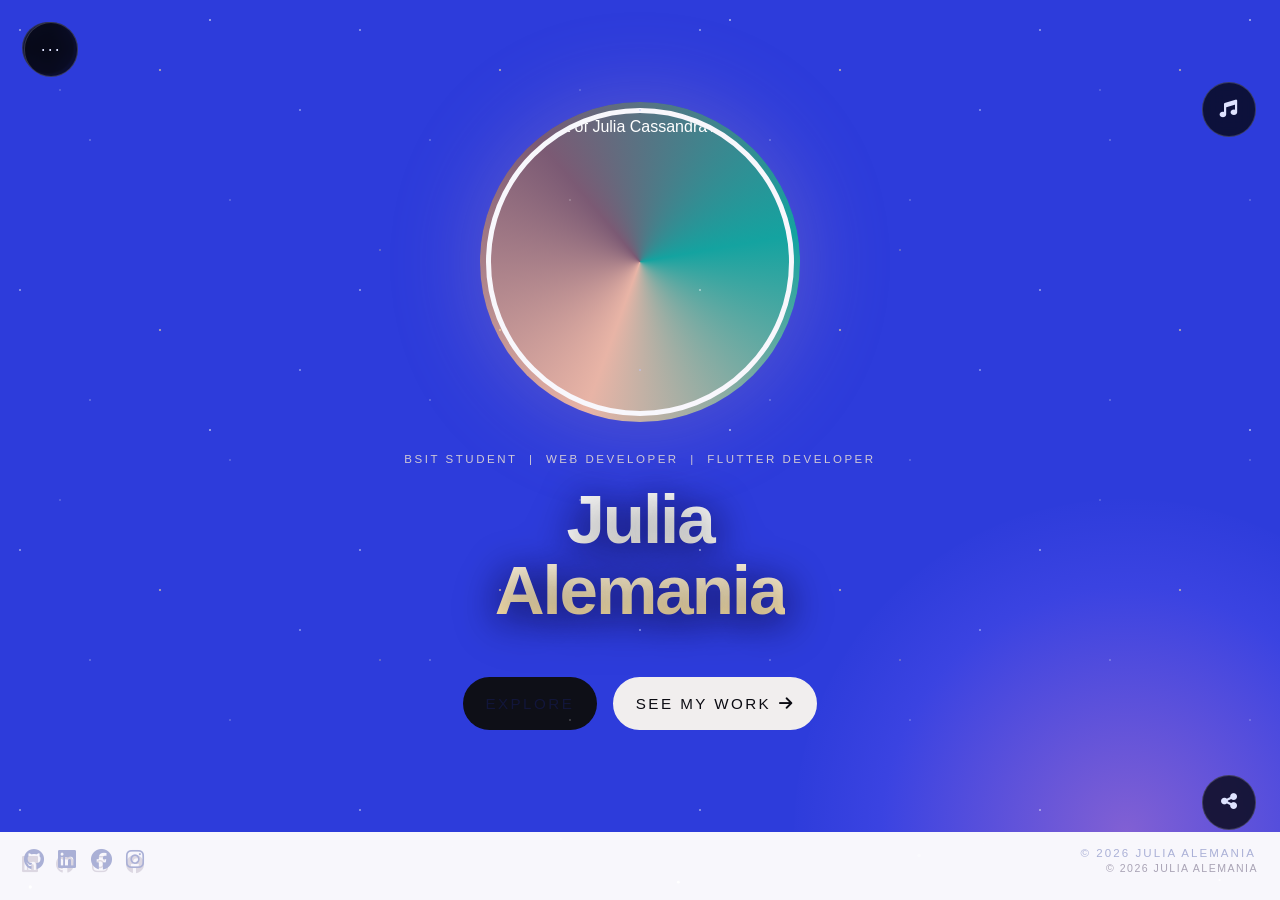
==== index.html @ b58be527 "Update portfolio" ====
﻿<!DOCTYPE html>
<html lang="en">
<head>
<meta charset="UTF-8">
<meta name="viewport" content="width=device-width, initial-scale=1">
<title>Julia Cassandra Alemania - BSIT Student & Web Developer</title>
<meta name="description" content="Portfolio of Julia Cassandra U. Alemania, BS Information Technology student, web and Flutter developer, Dean's Lister.">
<link rel="icon" href="images/favicon.png">
<link rel="preconnect" href="https://fonts.googleapis.com"><link rel="preconnect" href="https://fonts.gstatic.com" crossorigin>
<link rel="stylesheet" href="https://fonts.googleapis.com/css2?family=Gloock&family=Montserrat:wght@400;500;600&display=swap">
<link rel="stylesheet" href="https://cdnjs.cloudflare.com/ajax/libs/font-awesome/6.5.1/css/all.min.css" crossorigin="anonymous">
<style>
:root{--bg:#04050d;--ink:#f4efee;--mute:#a9a3b5;--rose:#e8b4a6;--teal:#14a3a0;--line:rgba(255,255,255,.12);--serif:'Gloock',Georgia,serif;--sans:'Montserrat',system-ui,sans-serif}
*{box-sizing:border-box;margin:0}
html{scroll-behavior:smooth;background:var(--bg)}
body{font-family:var(--sans);color:var(--ink);background:var(--bg);line-height:1.65;overflow-x:hidden}
canvas#sky{position:fixed;inset:0;width:100%;height:100%;z-index:0;pointer-events:none}
.aurora{position:fixed;inset:0;z-index:0;pointer-events:none;overflow:hidden}
.aurora i{position:absolute;top:42%;width:60vw;height:26vh;border-radius:50%;filter:blur(70px);opacity:.5;animation:drift 22s ease-in-out infinite alternate}
.aurora i:nth-child(1){left:-12vw;background:#0f6b66}
.aurora i:nth-child(2){right:-10vw;background:#117f86;top:36%;animation-delay:-8s}
@keyframes drift{to{transform:translate(6vw,-4vh) scale(1.15)}}
main,header,footer{position:relative;z-index:1}
a{color:inherit}
:focus-visible{outline:2px solid var(--rose);outline-offset:3px}

/* hero */
.hero{min-height:100svh;display:flex;flex-direction:column;align-items:center;justify-content:center;text-align:center;padding:90px 20px 80px}
.photo{width:min(320px,70vw);aspect-ratio:1;border-radius:50%;padding:6px;background:conic-gradient(from 200deg,var(--rose),#7b5a74,var(--teal),var(--rose));box-shadow:0 0 90px rgba(232,180,166,.25)}
.photo img{width:100%;height:100%;border-radius:50%;object-fit:cover;object-position:50% 22%;border:5px solid var(--bg);display:block}
.roles{margin-top:28px;font-size:.72rem;letter-spacing:.22em;text-transform:uppercase;color:#cfc8d6}
h1{font-family:var(--serif);font-weight:400;font-size:clamp(3.6rem,11vw,7.6rem);line-height:.92;letter-spacing:-.02em;margin-top:14px;text-shadow:0 6px 40px rgba(0,0,0,.6)}
.cta{display:flex;gap:16px;margin-top:36px;flex-wrap:wrap;justify-content:center}
.btn{font:600 .78rem var(--sans);letter-spacing:.16em;text-transform:uppercase;text-decoration:none;padding:17px 34px;border-radius:99px;border:1px solid var(--line);background:#0e0f17;color:var(--ink);transition:transform .2s,background .2s}
.btn.light{background:#f1eeee;color:#0b0b12;border-color:#f1eeee}
.btn:hover{transform:translateY(-2px)}
.btn.light:hover{background:#fff}

/* chrome */
.menu-btn{position:fixed;top:22px;left:22px;z-index:20;width:52px;height:52px;border-radius:50%;border:1px solid var(--line);background:rgba(14,15,23,.8);color:var(--ink);cursor:pointer;font-size:1rem;backdrop-filter:blur(8px)}
.overlay{position:fixed;inset:0;z-index:15;background:transparent;display:grid;place-content:center;gap:6px;opacity:0;visibility:hidden;transition:opacity .3s,visibility .3s}
.overlay.open{opacity:1;visibility:visible}
.overlay a{font-family:var(--serif);font-size:clamp(2rem,7vw,3.6rem);text-decoration:none;color:var(--ink);padding:4px 0}
.overlay a:hover{color:var(--rose)}
.socials{position:fixed;left:22px;bottom:20px;z-index:10;display:flex;gap:18px;font-size:1.15rem}
.socials a{color:#d7d2dd;opacity:.85}.socials a:hover{color:var(--rose);opacity:1}
.copy{position:fixed;right:22px;bottom:22px;z-index:10;font-size:.66rem;letter-spacing:.14em;text-transform:uppercase;color:var(--mute)}

/* sections */
section.s{max-width:1000px;margin:0 auto;padding:90px 24px}
h2{font-family:var(--serif);font-weight:400;font-size:clamp(2.2rem,5vw,3.4rem);line-height:1.05;margin-bottom:28px}
.lead{font-size:1.1rem;max-width:62ch;color:#e2dde6}
.stats{display:flex;gap:40px;flex-wrap:wrap;margin-top:34px}
.stats b{display:block;font-family:var(--serif);font-weight:400;font-size:2.6rem;line-height:1;color:var(--rose)}
.stats span{font-size:.82rem;color:var(--mute)}
.rows{list-style:none;padding:0;border-top:1px solid var(--line)}
.rows li{display:grid;grid-template-columns:150px 1fr;gap:8px 24px;padding:20px 0;border-bottom:1px solid var(--line)}
.rows time{color:var(--rose);font-size:.85rem;font-weight:500}
.rows strong{font-weight:600}.rows p{color:var(--mute);font-size:.9rem}
.proj{display:grid;gap:22px}
.proj article{border:1px solid var(--line);border-radius:22px;padding:28px;background:rgba(14,15,23,.6);backdrop-filter:blur(6px)}
.proj h3{font-family:var(--serif);font-weight:400;font-size:1.7rem}
.proj .yr{color:var(--rose);font-size:.8rem}
.proj p{color:#d3cdd9;margin:10px 0 14px;max-width:70ch}
.tags{display:flex;flex-wrap:wrap;gap:8px;margin-bottom:16px}
.tags span{font-size:.74rem;padding:4px 12px;border-radius:99px;background:rgba(255,255,255,.07)}
.links a{font-size:.82rem;font-weight:600;margin-right:20px;text-decoration:none;border-bottom:1px solid var(--rose)}
.skills{display:grid;grid-template-columns:repeat(auto-fit,minmax(260px,1fr));gap:34px}
.skills h3{font-size:.95rem;font-weight:600;margin-bottom:8px;color:var(--rose)}
.skills p{color:#d3cdd9;font-size:.95rem}
.contact a.big{font-family:var(--serif);font-size:clamp(1.5rem,4.5vw,2.8rem);text-decoration:none;word-break:break-all}
.contact a.big:hover{color:var(--rose)}
.contact p{color:var(--mute);margin-top:14px}
footer{padding:30px 24px 90px;text-align:center;color:var(--mute);font-size:.8rem}
@media(max-width:640px){.rows li{grid-template-columns:1fr}.copy{display:none}.socials{left:50%;transform:translateX(-50%)}}
@media(prefers-reduced-motion:reduce){.aurora i{animation:none}html{scroll-behavior:auto}}

.overlay{display:flex;flex-direction:column;align-items:center;justify-content:center;text-align:center;gap:clamp(8px,2.2vh,22px);overflow:hidden}
.overlay a{position:relative;z-index:2;display:block;line-height:1;padding:0}
.overlay a span{display:block;font-family:var(--serif);font-size:clamp(2.6rem,8.4vw,5.6rem);letter-spacing:-.01em;transition:transform .3s,color .3s}
.overlay a small{display:block;margin-top:8px;font-size:.66rem;letter-spacing:.2em;text-transform:uppercase;color:var(--mute)}
.overlay a:hover span,.overlay a:focus-visible span{color:var(--rose);transform:scale(1.04)}
.close-btn{position:absolute;top:22px;right:22px;z-index:3;width:52px;height:52px;border-radius:50%;border:1px solid var(--line);background:rgba(14,15,23,.8);color:var(--ink);cursor:pointer;font-size:1.1rem}
.shards{position:absolute;inset:0;z-index:1;pointer-events:none}
.tile{position:absolute;background:url(images/julia.jpg) no-repeat;opacity:0;transform:translate(0,0) rotate(0) scale(.1);transition:transform .9s cubic-bezier(.2,.8,.2,1),opacity .6s;transition-delay:var(--d);animation:bob var(--t) ease-in-out infinite alternate}
.overlay.open .tile{opacity:var(--o);transform:translate(var(--x),var(--y)) rotate(var(--r)) scale(1)}
@keyframes bob{from{translate:0 -10px}to{translate:8px 12px}}
.cur{position:fixed;left:0;top:0;z-index:50;width:34px;height:34px;margin:-17px 0 0 -17px;border:1px solid rgba(255,255,255,.55);border-radius:50%;pointer-events:none;opacity:0;transition:opacity .2s,width .2s,height .2s,margin .2s}
.cur::after{content:"";position:absolute;left:50%;top:50%;width:4px;height:4px;margin:-2px;border-radius:50%;background:#fff}
.cur.on{opacity:1}.cur.big{width:56px;height:56px;margin:-28px 0 0 -28px}
.has-cur,.has-cur a,.has-cur button{cursor:none}
@media(prefers-reduced-motion:reduce){.tile{animation:none;transition:none}}
body.menu-open main{visibility:hidden}.socials,.copy{z-index:16}
</style>
<link rel="stylesheet" href="css/julia-style.css?v=3">
<link rel="stylesheet" href="css/space-theme.css?v=3">
<link rel="stylesheet" href="css/about-plus.css?v=5">
<link rel="stylesheet" href="css/pages.css?v=3">
<link rel="stylesheet" href="css/julia-style.css?v=3">
<link rel="stylesheet" href="css/space-theme.css?v=3">
<link rel="stylesheet" href="css/about-plus.css?v=5">
<link rel="stylesheet" href="css/pages.css?v=3">
  <link rel="stylesheet" href="css/orbit-ui.css?v=1">
  <script src="js/orbit-ui.js?v=1" defer></script>
</head>
<body>
<canvas id="sky" aria-hidden="true"></canvas>
<div class="aurora" aria-hidden="true"><i></i><i></i></div>

<button class="menu-btn" id="menuBtn" aria-label="Open menu" aria-expanded="false"><i class="fa-solid fa-ellipsis" aria-hidden="true"></i></button>
<nav class="overlay" id="overlay" aria-label="Main" aria-hidden="true">
  <div class="shards" id="shards" aria-hidden="true"></div>
  <button class="close-btn" id="closeBtn" type="button" aria-label="Close menu"><i class="fa-solid fa-xmark" aria-hidden="true"></i></button>
  <a href="about.html"><span>About Me</span><small>Who I am and how I work</small></a>
  <a href="experience.html"><span>Experience</span><small>Training, events and milestones</small></a>
  <a href="projects.html"><span>Projects</span><small>Things I've designed and built</small></a>
  <a href="contact.html"><span>Contact Me</span><small>Got a project in mind? Say hello</small></a>
  <a href="links.html"><span>Quick Links</span><small>All my links and channels in one place</small></a>
</nav>

<main id="top">
  <section class="hero">
    <div class="photo"><img src="images/julia.jpg" alt="Portrait of Julia Cassandra Alemania" width="700" height="700"></div>
    <p class="roles">BSIT Student &nbsp;|&nbsp; Web Developer &nbsp;|&nbsp; Flutter Developer</p>
    <h1>Julia<br>Alemania</h1>
    <div class="cta"><button class="btn" type="button" id="exploreBtn">Explore</button><a class="btn light" href="projects.html">See my work <i class="fa-solid fa-arrow-right" aria-hidden="true"></i></a></div>
  </section>

</main>

<div class="socials">
  <a href="https://www.linkedin.com/in/julia-cassandra-alemania-911831444" target="_blank" rel="noopener" aria-label="LinkedIn"><i class="fa-brands fa-linkedin"></i></a>
  <a href="https://github.com/lcct-24-13115" target="_blank" rel="noopener" aria-label="GitHub"><i class="fa-brands fa-github"></i></a>
  <a href="https://www.instagram.com/makethoiu_" target="_blank" rel="noopener" aria-label="Instagram"><i class="fa-brands fa-instagram"></i></a>
  <a href="https://www.facebook.com/JCUA24" target="_blank" rel="noopener" aria-label="Facebook"><i class="fa-brands fa-facebook"></i></a>
</div>
<div class="cur" id="cur" aria-hidden="true"></div>
<div class="copy">&copy; 2026 Julia Alemania</div>

<script>
const btn=document.getElementById('menuBtn'),ov=document.getElementById('overlay');
function setMenu(o){document.body.classList.toggle('menu-open',o);ov.classList.toggle('open',o);ov.setAttribute('aria-hidden',!o);btn.setAttribute('aria-expanded',o);if(o)document.getElementById('closeBtn').focus()}
btn.onclick=()=>setMenu(!ov.classList.contains('open'));
document.getElementById('exploreBtn').onclick=()=>setMenu(true);
document.getElementById('closeBtn').onclick=()=>setMenu(false);
ov.querySelectorAll('a').forEach(a=>a.onclick=()=>setMenu(false));
addEventListener('keydown',e=>{if(e.key==='Escape')setMenu(false)});

/* floating photo pieces behind the menu */
const sh=document.getElementById('shards');
for(let i=0;i<26;i++){const t=document.createElement('i'),s=60+Math.random()*90,a=Math.random()*6.28,r=Math.random()*230+30;
t.className='tile';t.style.cssText=`left:50%;top:46%;width:${s}px;height:${s}px;background-size:${300+Math.random()*300}%;background-position:${Math.random()*100}% ${Math.random()*80}%;--x:${Math.cos(a)*r*1.35-s/2}px;--y:${Math.sin(a)*r*1.5-s/2}px;--r:${Math.random()*180-90}deg;--o:${.1+Math.random()*.2};--d:${(i*.025).toFixed(2)}s;--t:${6+Math.random()*6}s`;sh.appendChild(t)}

/* cursor ring */
if(matchMedia('(pointer:fine)').matches){const cur=document.getElementById('cur');let mx=0,my=0,cx=0,cy=0;
addEventListener('mousemove',e=>{mx=e.clientX;my=e.clientY;cur.classList.add('on');document.body.classList.add('has-cur');cur.classList.toggle('big',!!e.target.closest('a,button'))});
document.addEventListener('mouseleave',()=>cur.classList.remove('on'));
(function f(){cx+=(mx-cx)*.18;cy+=(my-cy)*.18;cur.style.transform=`translate(${cx}px,${cy}px)`;requestAnimationFrame(f)})()}

const c=document.getElementById('sky'),x=c.getContext('2d');let W,H,stars=[];
const still=matchMedia('(prefers-reduced-motion:reduce)').matches;
function size(){W=c.width=innerWidth;H=c.height=innerHeight;stars=Array.from({length:Math.round(W*H/9000)},()=>({x:Math.random()*W,y:Math.random()*H,r:Math.random()*1.6+.3,p:Math.random()*6.28,s:Math.random()*.02+.005,g:Math.random()<.08}))}
function draw(){x.clearRect(0,0,W,H);for(const s of stars){s.p+=s.s;const a=.45+.55*Math.sin(s.p);x.globalAlpha=a;x.fillStyle=s.g?'#bcd6ff':'#fff';if(s.g){x.shadowColor='#9cc4ff';x.shadowBlur=14}else x.shadowBlur=0;x.beginPath();x.arc(s.x,s.y,s.g?s.r+1.6:s.r,0,6.28);x.fill()}x.globalAlpha=1;if(!still)requestAnimationFrame(draw)}
addEventListener('resize',size);size();draw();
</script>
</body>
</html>
---- css/julia-style.css ----
/* ==========================================================
   Julia Cassandra Alemania | Portfolio
   Stylesheet - sections:
   1. Fonts and design tokens (light / dark)
   2. Base and layout helpers
   3. Header and navigation
   4. Hero
   5. Cards, chips, buttons
   6. Section content (about, timeline, skills, projects, contact)
   7. Lightbox, toast, footer
   8. Animations
   9. Responsive (media queries)
   ========================================================== */

/* ---------- 1. Fonts and design tokens ---------- */
@font-face {
  font-family: "Poppins";
  src: url("../fonts/Poppins-Regular.ttf") format("truetype");
  font-weight: 400;
  font-display: swap;
}
@font-face {
  font-family: "Poppins";
  src: url("../fonts/Poppins-Medium.ttf") format("truetype");
  font-weight: 500;
  font-display: swap;
}
@font-face {
  font-family: "Poppins";
  src: url("../fonts/Poppins-Bold.ttf") format("truetype");
  font-weight: 700;
  font-display: swap;
}

/* Palette: ultramarine (brand), ink, blush and sun (accents), soft paper. */
:root {
  --brand: #2d3cdb;
  --brand-deep: #1a22a0;
  --on-brand: #ffffff;
  --ink: #12163a;
  --blush: #ffdde8;
  --sun: #ffc24b;
  --hero-bg: #2d3cdb;

  --bg: #f8f7fc;
  --bg-alt: #eeedfa;
  --surface: #ffffff;
  --text: #14173a;
  --text-muted: #4d5278;
  --border: #d9d8ee;
  --chip-bg: #e4e6ff;
  --chip-text: #1d2693;
  --link: #2d3cdb;
  --focus: #2d3cdb;
  --tint-1: #e4e6ff;
  --tint-2: #ffdde8;
  --tint-3: #ffefc9;
  --tint-ink: #14173a;
  --shadow: 0 1px 0 rgba(18, 22, 58, 0.04);
  --radius: 18px;
  --header-h: 68px;
  --wide: 1500px;
  --display: "Bricolage Grotesque", "Poppins", "Segoe UI", Roboto, Arial, sans-serif;
}

/* Dark values: used when the visitor picks dark, or when the system is dark
   and the visitor has not picked anything yet. */
:root[data-theme="dark"] {
  --hero-bg: #171c5c;
  --bg: #04050d;
  --bg-alt: #0a0c22;
  --surface: #181c45;
  --text: #eef0ff;
  --text-muted: #aeb3dc;
  --border: #2b3072;
  --chip-bg: #262c6e;
  --chip-text: #dadeff;
  --link: #9aa6ff;
  --focus: #ffc24b;
  --tint-1: #262c6e;
  --tint-2: #4a2340;
  --tint-3: #4a3a14;
  --tint-ink: #f4f5ff;
  color-scheme: dark;
}
@media (prefers-color-scheme: dark) {
  :root:not([data-theme="light"]) {
    --hero-bg: #171c5c;
    --bg: #04050d;
    --bg-alt: #0a0c22;
    --surface: #181c45;
    --text: #eef0ff;
    --text-muted: #aeb3dc;
    --border: #2b3072;
    --chip-bg: #262c6e;
    --chip-text: #dadeff;
    --link: #9aa6ff;
    --focus: #ffc24b;
    --tint-1: #262c6e;
    --tint-2: #4a2340;
    --tint-3: #4a3a14;
    --tint-ink: #f4f5ff;
    color-scheme: dark;
  }
}

/* ---------- 2. Base and layout helpers ---------- */
*,
*::before,
*::after {
  box-sizing: border-box;
}

html {
  font-size: 100%;
  scroll-behavior: smooth;
  scroll-padding-top: calc(var(--header-h) + 8px);
}

body {
  margin: 0;
  font-family: "Poppins", "Segoe UI", Roboto, Arial, sans-serif;
  font-size: 1rem;
  line-height: 1.7;
  color: var(--text);
  background: var(--bg);
  transition: background 0.3s ease, color 0.3s ease;
}

img {
  max-width: 100%;
  height: auto;
  display: block;
}

a {
  color: var(--link);
}

h1, h2, h3, h4 {
  font-family: var(--display);
  line-height: 1.2;
  margin: 0 0 0.5rem;
  letter-spacing: -0.01em;
}
p {
  margin: 0 0 0.9rem;
}
ul, ol {
  margin: 0;
  padding: 0;
  list-style: none;
}

:focus-visible {
  outline: 3px solid var(--focus);
  outline-offset: 3px;
}

.container {
  width: min(var(--wide), 100% - 3rem);
  margin-inline: auto;
}
.container.narrow {
  width: min(960px, 100% - 3rem);
}

.sr-only {
  position: absolute;
  width: 1px;
  height: 1px;
  overflow: hidden;
  clip: rect(0 0 0 0);
  white-space: nowrap;
}

.skip-link {
  position: absolute;
  left: 0.5rem;
  top: -4rem;
  background: #fff;
  color: #000;
  padding: 0.6rem 1rem;
  border-radius: 8px;
  z-index: 200;
}
.skip-link:focus {
  top: 0.5rem;
}

/* Grids */
.grid {
  display: grid;
  gap: 1.25rem;
}
.grid-2 {
  grid-template-columns: repeat(2, 1fr);
}
.grid-3 {
  grid-template-columns: repeat(auto-fill, minmax(290px, 1fr));
}
.card-list {
  margin-top: 0.5rem;
}

/* ---------- 3. Header and navigation ---------- */
.site-header {
  position: sticky;
  top: 0;
  z-index: 100;
  height: var(--header-h);
  background: var(--bg);
  background: color-mix(in srgb, var(--bg) 88%, transparent);
  -webkit-backdrop-filter: blur(12px);
  backdrop-filter: blur(12px);
  color: var(--text);
  border-bottom: 1px solid var(--border);
}

.header-inner {
  height: 100%;
  width: min(var(--wide), 100% - 3rem);
  margin-inline: auto;
  display: flex;
  align-items: center;
  gap: 0.75rem;
}

/* Brand: round "JA" monogram + name */
.brand {
  display: inline-flex;
  align-items: center;
  gap: 0.65rem;
  color: var(--text);
  font-family: var(--display);
  font-weight: 800;
  font-size: 1.2rem;
  letter-spacing: -0.01em;
  text-decoration: none;
  margin-right: auto;
}
.brand::before {
  content: "JA";
  display: grid;
  place-items: center;
  width: 38px;
  height: 38px;
  border-radius: 50%;
  background: var(--brand);
  color: #fff;
  font-size: 0.85rem;
  letter-spacing: 0;
  box-shadow: 3px 3px 0 var(--sun);
}

.site-nav ul {
  display: flex;
  gap: 0.2rem;
}
.site-nav a {
  display: block;
  color: var(--text);
  text-decoration: none;
  padding: 0.45rem 0.95rem;
  border-radius: 999px;
  font-weight: 500;
  font-size: 0.95rem;
  transition: background 0.2s, color 0.2s;
}
.site-nav a:hover {
  background: var(--chip-bg);
}
.site-nav a.active {
  background: var(--brand);
  color: #fff;
}

.icon-btn {
  background: transparent;
  border: 0;
  color: inherit;
  width: 40px;
  height: 40px;
  border-radius: 50%;
  display: inline-grid;
  place-items: center;
  font-size: 1.1rem;
  cursor: pointer;
  transition: background 0.2s;
  flex-shrink: 0;
}
.icon-btn:hover {
  background: rgba(127, 127, 127, 0.25);
}
.site-header .icon-btn {
  border: 1.5px solid var(--border);
}
.site-header .icon-btn:hover {
  background: var(--chip-bg);
}
.nav-toggle {
  display: none;
}

/* ---------- 4. Hero ---------- */
.hero {
  position: relative;
  overflow: hidden;
  background: var(--hero-bg);
  color: #fff;
  padding: 3rem 0;
  /* The hero fills the whole screen under the header. */
  min-height: calc(100vh - var(--header-h));
  min-height: calc(100svh - var(--header-h));
  display: flex;
  align-items: center;
}
/* A large blush circle that sits half off-screen behind the content. */
.hero::before {
  content: "";
  position: absolute;
  width: clamp(380px, 52vw, 860px);
  aspect-ratio: 1;
  right: -14vw;
  bottom: -26vw;
  border-radius: 50%;
  background: var(--blush);
  opacity: 0.16;
}
.hero-inner {
  position: relative;
  display: flex;
  align-items: center;
  justify-content: space-between;
  gap: clamp(2rem, 6vw, 6rem);
}
.hero-text {
  flex: 1 1 0;
  min-width: 0;
}
.hero-visual {
  position: relative;
  order: 2;
  flex-shrink: 0;
  width: clamp(240px, 30vw, 460px);
  margin-right: clamp(0rem, 2vw, 2.5rem);
}
/* The photo sits in an arch; a sun-colored arch peeks out behind it. */
.hero-visual::before {
  content: "";
  position: absolute;
  inset: 5% -9% -5% 9%;
  border-radius: 999px 999px 28px 28px;
  background: var(--sun);
  transform: rotate(5deg);
}
.hero-photo {
  position: relative;
  margin: 0;
  border-radius: 999px 999px 28px 28px;
  overflow: hidden;
  border: 5px solid #fff;
  background: #fff;
  box-shadow: 0 18px 40px rgba(8, 10, 60, 0.35);
}
.hero-photo img {
  width: 100%;
  aspect-ratio: 4 / 5;
  object-fit: cover;
  object-position: center top;
}
.stickers {
  position: absolute;
  inset: 0;
  pointer-events: none;
}
.sticker {
  position: absolute;
  display: inline-flex;
  align-items: center;
  gap: 0.45rem;
  max-width: 15rem;
  padding: 0.5rem 0.95rem;
  border-radius: 14px;
  font-family: var(--display);
  font-weight: 600;
  font-size: 0.85rem;
  line-height: 1.25;
  color: var(--ink);
  box-shadow: 4px 4px 0 var(--ink);
}
.sticker-a {
  top: 9%;
  left: -16%;
  background: var(--sun);
  transform: rotate(-5deg);
}
.sticker-b {
  bottom: 10%;
  left: -22%;
  background: var(--blush);
  transform: rotate(3deg);
}

.hero-hello {
  font-size: 1.05rem;
  font-weight: 500;
  color: var(--blush);
  margin-bottom: 0.3rem;
}
.hero h1 {
  font-size: clamp(2.3rem, 5.4vw, 5.2rem);
  font-weight: 800;
  line-height: 1.02;
  letter-spacing: -0.03em;
  margin-bottom: 1rem;
}
.hero h1 span {
  display: block;
}
.hero-role {
  font-family: var(--display);
  font-size: clamp(1.3rem, 2.4vw, 2rem);
  font-weight: 600;
  min-height: 2.4rem;
  color: var(--sun);
}
.cursor {
  animation: blink 1s steps(1) infinite;
  margin-left: 2px;
}
.hero-sub {
  color: rgba(255, 255, 255, 0.9);
  max-width: 34rem;
}

.social-row {
  display: flex;
  gap: 0.6rem;
  margin-top: 1.5rem;
}
.social-row a {
  width: 44px;
  height: 44px;
  display: grid;
  place-items: center;
  border-radius: 50%;
  background: rgba(255, 255, 255, 0.14);
  border: 1.5px solid rgba(255, 255, 255, 0.5);
  color: #fff;
  font-size: 1.1rem;
  transition: background 0.2s, color 0.2s;
}
.social-row a:hover {
  background: #fff;
  color: var(--brand-deep);
}

/* ---------- 5. Cards, chips, buttons ---------- */
.card {
  background: var(--surface);
  border: 1px solid var(--border);
  border-radius: var(--radius);
  box-shadow: var(--shadow);
  padding: 1.5rem;
  transition: border-color 0.2s, background 0.3s;
}
.card:hover {
  border-color: var(--brand);
}

.btn-row {
  display: flex;
  flex-wrap: wrap;
  gap: 0.6rem;
  margin: 1.5rem 0 0;
}
.btn {
  display: inline-flex;
  align-items: center;
  gap: 0.5rem;
  padding: 0.7rem 1.3rem;
  border-radius: 999px;
  font: inherit;
  font-weight: 500;
  font-size: 0.95rem;
  text-decoration: none;
  cursor: pointer;
  border: 2px solid transparent;
  transition: background 0.2s, color 0.2s, border-color 0.2s, box-shadow 0.2s, transform 0.2s;
}
/* The main button of the hero: sun yellow with a hard ink shadow */
.btn-light {
  background: var(--sun);
  color: var(--ink);
  box-shadow: 3px 3px 0 var(--ink);
}
.btn-light:hover {
  transform: translate(2px, 2px);
  box-shadow: 1px 1px 0 var(--ink);
}
.btn-ghost {
  background: transparent;
  color: #fff;
  border-color: rgba(255, 255, 255, 0.65);
}
.btn-ghost:hover {
  background: #fff;
  color: var(--brand-deep);
}
.btn-primary {
  background: var(--brand);
  color: #fff;
}
.btn-primary:hover {
  background: var(--brand-deep);
}
.btn-outline {
  background: transparent;
  color: var(--link);
  border-color: var(--link);
}
.btn-outline:hover {
  background: var(--chip-bg);
}

.chips {
  display: flex;
  flex-wrap: wrap;
  gap: 0.5rem;
  margin-bottom: 0.5rem;
}
.chips li,
.badges li {
  background: var(--chip-bg);
  color: var(--chip-text);
  padding: 0.3rem 0.9rem;
  border-radius: 999px;
  font-size: 0.88rem;
}
.chips.small li {
  font-size: 0.78rem;
  padding: 0.2rem 0.7rem;
}
.badges {
  display: flex;
  flex-wrap: wrap;
  gap: 0.4rem;
  margin-top: 0.7rem;
}
.badges li {
  font-size: 0.78rem;
  background: var(--tint-3);
  color: var(--tint-ink);
}
.badges li i {
  color: #c98a00;
}

/* ---------- 6. Section content ---------- */
.section {
  padding: 5.5rem 0;
}
.section.alt {
  background: var(--bg-alt);
}
.section-head {
  margin-bottom: 2.5rem;
}
.section-head h2 {
  font-size: clamp(2.1rem, 5vw, 3.4rem);
  font-weight: 800;
  letter-spacing: -0.025em;
  margin: 0;
}
/* Short sun-colored bar under every section title */
.section-head h2::after {
  content: "";
  display: block;
  width: 72px;
  height: 7px;
  border-radius: 7px;
  background: var(--sun);
  margin-top: 0.7rem;
}
.subheading {
  font-size: clamp(1.4rem, 2.6vw, 1.8rem);
  font-weight: 800;
  margin: 3.5rem 0 1.1rem;
  display: flex;
  align-items: center;
  gap: 0.7rem;
}
.subheading i {
  color: var(--link);
}
.card h3 {
  font-size: 1.25rem;
  font-weight: 800;
  margin-top: 0.25rem;
}
.card h3:not(:first-child) {
  margin-top: 1.4rem;
}
.meta {
  color: var(--text-muted);
  font-size: 0.88rem;
}

/* About: six interests fill two even rows of three */
#about .grid-3 {
  grid-template-columns: repeat(3, 1fr);
}
#about .grid-2,
#skills .grid-2 {
  align-items: start;
}
.details div {
  display: grid;
  grid-template-columns: 9.5rem 1fr;
  gap: 0.5rem;
  padding: 0.75rem 0;
  border-bottom: 1px dashed var(--border);
}
.details div:last-child {
  border-bottom: 0;
}
.details dt {
  font-weight: 500;
}
.details dt i {
  color: var(--link);
  width: 1.3rem;
}
.details dd {
  margin: 0;
  color: var(--text-muted);
}
.interest-icon {
  width: 50px;
  height: 50px;
  display: grid;
  place-items: center;
  border-radius: 50%;
  background: var(--tint-1);
  color: var(--tint-ink);
  font-size: 1.2rem;
  margin-bottom: 0.9rem;
}
/* Each interest gets one of three tints, so the grid has color without gradients */
.interest:nth-child(3n + 2) .interest-icon {
  background: var(--tint-2);
}
.interest:nth-child(3n) .interest-icon {
  background: var(--tint-3);
}
.interest h4 {
  font-size: 1.1rem;
  font-weight: 800;
}
.interest p {
  color: var(--text-muted);
  font-size: 0.92rem;
  margin: 0;
}

/* Timeline */
.timeline {
  position: relative;
  padding-left: 2.6rem;
}
.timeline::before {
  content: "";
  position: absolute;
  left: 9px;
  top: 0.6rem;
  bottom: 0.6rem;
  width: 3px;
  border-radius: 3px;
  background: var(--brand);
  opacity: 0.35;
}
.timeline-item {
  position: relative;
  margin-bottom: 1.1rem;
}
.timeline-item::before {
  content: "";
  position: absolute;
  left: -2.6rem;
  top: 1.7rem;
  width: 21px;
  height: 21px;
  border-radius: 50%;
  background: var(--bg-alt);
  border: 4px solid var(--brand);
}
.timeline-item.current::before {
  background: var(--sun);
  box-shadow: 0 0 0 5px rgba(255, 194, 75, 0.35);
}
.years {
  display: inline-block;
  background: var(--chip-bg);
  color: var(--chip-text);
  padding: 0.1rem 0.75rem;
  border-radius: 999px;
  font-weight: 500;
  font-size: 0.82rem;
  margin-bottom: 0.5rem;
}
.timeline h3 {
  margin-bottom: 0.2rem;
}

/* Skills */
.group-title {
  font-size: 0.95rem;
  font-weight: 700;
  color: var(--link);
  margin: 1.2rem 0 0.5rem;
}
.group-title:first-of-type {
  margin-top: 0.75rem;
}

.filters {
  display: flex;
  flex-wrap: wrap;
  gap: 0.5rem;
}
.chip-btn {
  font: inherit;
  font-size: 0.9rem;
  padding: 0.45rem 1.1rem;
  border-radius: 999px;
  border: 1.5px solid var(--border);
  background: var(--surface);
  color: var(--text);
  cursor: pointer;
  transition: background 0.2s, color 0.2s, border-color 0.2s;
}
.chip-btn:hover {
  background: var(--chip-bg);
  border-color: var(--brand);
}
.chip-btn.active {
  background: var(--brand);
  border-color: var(--brand);
  color: #fff;
}
.filter-status {
  color: var(--text-muted);
  font-size: 0.88rem;
  margin: 0.6rem 0 0.4rem;
}

.cert {
  display: flex;
  flex-direction: column;
  background: var(--surface);
  border: 1px solid var(--border);
  border-radius: var(--radius);
  overflow: hidden;
  transition: border-color 0.2s, box-shadow 0.2s;
}
.cert:hover {
  border-color: var(--brand);
  box-shadow: 4px 4px 0 var(--brand);
}
.cert[hidden] {
  display: none;
}
.cert-btn {
  position: relative;
  width: 100%;
  flex: 1;
  display: flex;
  flex-direction: column;
  text-align: left;
  font: inherit;
  color: inherit;
  background: transparent;
  border: 0;
  cursor: pointer;
  padding: 0;
}
.cert-dl {
  display: flex;
  align-items: center;
  justify-content: center;
  gap: 0.5rem;
  padding: 0.7rem 1rem;
  border-top: 1px solid var(--border);
  color: var(--link);
  font-weight: 500;
  font-size: 0.9rem;
  text-decoration: none;
  transition: background 0.2s;
}
.cert-dl:hover {
  background: var(--chip-bg);
}
.cert-btn img {
  width: 100%;
  aspect-ratio: 10 / 7;
  object-fit: cover;
  border-bottom: 1px solid var(--border);
}
.cert-info {
  display: flex;
  flex-direction: column;
  gap: 0.15rem;
  padding: 0.95rem 1.1rem 1.05rem;
  font-size: 0.85rem;
  color: var(--text-muted);
}
.cert-info strong {
  font-family: var(--display);
  color: var(--text);
  font-size: 1rem;
  line-height: 1.3;
}
.date {
  color: var(--link);
  font-size: 0.82rem;
  font-weight: 500;
}
.zoom {
  position: absolute;
  top: 0.65rem;
  right: 0.65rem;
  width: 34px;
  height: 34px;
  display: grid;
  place-items: center;
  border-radius: 50%;
  background: rgba(18, 22, 58, 0.75);
  color: #fff;
}

/* Projects: a dark showcase band, the one bold block below the hero.
   It sets its own tokens, so it looks the same in light and dark mode. */
.section.showcase {
  --bg-alt: #0c1030;
  --surface: #171c4a;
  --text: #f1f2ff;
  --text-muted: #b6bbe6;
  --border: #2c3278;
  --chip-bg: #2a3078;
  --chip-text: #e2e5ff;
  --link: #a9b4ff;
  --focus: #ffc24b;
  background: #0c1030;
  color: var(--text);
}
.showcase .btn-primary {
  background: var(--sun);
  color: var(--ink);
}
.showcase .btn-primary:hover {
  background: #ffd47f;
}
.showcase .card:hover {
  border-color: var(--sun);
}

.project {
  padding: 0;
  overflow: hidden;
  display: flex;
  flex-direction: column;
}
.project-cover {
  position: relative;
  display: block;
  width: 100%;
  padding: 0;
  border: 0;
  background: #000;
  cursor: pointer;
  overflow: hidden;
}
.project-cover img {
  width: 100%;
  aspect-ratio: 16 / 9;
  object-fit: cover;
  transition: transform 0.4s;
}
.project-cover:hover img {
  transform: scale(1.04);
}
.shots-badge {
  position: absolute;
  right: 0.85rem;
  bottom: 0.85rem;
  background: var(--sun);
  color: var(--ink);
  font-size: 0.8rem;
  font-weight: 500;
  padding: 0.3rem 0.85rem;
  border-radius: 999px;
}
.project-body {
  padding: 1.6rem;
  display: flex;
  flex-direction: column;
  flex: 1;
}
.project-body h3 {
  font-size: 1.5rem;
}
.project-body .btn-row {
  margin-top: auto;
  padding-top: 1rem;
}
.checks {
  margin: 0.25rem 0 1rem;
}
.checks li {
  display: flex;
  gap: 0.55rem;
  font-size: 0.9rem;
  margin-bottom: 0.3rem;
}
.checks i {
  color: var(--sun);
  margin-top: 0.35rem;
  font-size: 0.8rem;
}

.awards {
  display: grid;
  grid-template-columns: repeat(2, 1fr);
  gap: 0.9rem;
}
.awards li {
  display: flex;
  gap: 1rem;
  align-items: flex-start;
  background: var(--surface);
  border: 1px solid var(--border);
  border-radius: var(--radius);
  padding: 1rem 1.15rem;
}
.awards i {
  flex-shrink: 0;
  width: 38px;
  height: 38px;
  display: grid;
  place-items: center;
  border-radius: 50%;
  background: var(--sun);
  color: var(--ink);
  font-size: 0.95rem;
}
.awards div {
  display: flex;
  flex-direction: column;
  font-size: 0.88rem;
  color: var(--text-muted);
}
.awards strong {
  color: var(--text);
  font-size: 0.95rem;
}
.awards .date {
  color: var(--link);
}

/* Contact */
.contact-list {
  display: grid;
  gap: 0.75rem;
}
.contact-list li {
  display: flex;
  align-items: center;
  gap: 0.9rem;
  padding: 0.85rem 1.1rem;
}
.contact-icon {
  flex-shrink: 0;
  width: 2.6rem;
  height: 2.6rem;
  display: grid;
  place-items: center;
  border-radius: 50%;
  background: var(--tint-1);
  color: var(--tint-ink);
  font-size: 1.1rem;
}
.contact-list li:nth-child(3n + 2) .contact-icon {
  background: var(--tint-2);
}
.contact-list li:nth-child(3n) .contact-icon {
  background: var(--tint-3);
}
.contact-list a {
  flex: 1;
  min-width: 0;
  display: flex;
  flex-direction: column;
  text-decoration: none;
  color: var(--text);
}
.contact-list .label {
  font-weight: 500;
}
.contact-list .value {
  color: var(--text-muted);
  font-size: 0.88rem;
  overflow-wrap: anywhere;
}
.contact-list a:hover .value {
  color: var(--link);
  text-decoration: underline;
}
.copy-btn {
  color: var(--text-muted);
  width: 36px;
  height: 36px;
  font-size: 0.95rem;
}

.reference h4 {
  font-size: 1.1rem;
  font-weight: 800;
  margin-bottom: 0;
}
.ref-links li {
  display: flex;
  align-items: center;
  gap: 0.5rem;
  font-size: 0.92rem;
  overflow-wrap: anywhere;
}
.ref-links i.fa-phone,
.ref-links i.fa-envelope {
  color: var(--link);
  width: 1.1rem;
}
.ref-links .copy-btn {
  margin-left: auto;
}

/* Form */
.contact-form {
  align-self: start;
  border-width: 1.5px;
  box-shadow: 6px 6px 0 var(--brand);
}
.contact-form h3 {
  margin-bottom: 0.2rem;
}
.form-note {
  color: var(--text-muted);
  font-size: 0.88rem;
}
.field {
  margin-bottom: 1rem;
}
.field label {
  display: block;
  font-weight: 500;
  font-size: 0.9rem;
  margin-bottom: 0.3rem;
}
.field input,
.field textarea {
  width: 100%;
  font: inherit;
  color: var(--text);
  background: var(--bg);
  border: 1.5px solid var(--border);
  border-radius: 12px;
  padding: 0.7rem 0.9rem;
  transition: border-color 0.2s, box-shadow 0.2s;
}
.field input:focus,
.field textarea:focus {
  outline: none;
  border-color: var(--brand);
  box-shadow: 0 0 0 3px rgba(45, 60, 219, 0.28);
}
.field.invalid input,
.field.invalid textarea {
  border-color: #d64545;
}
.error {
  color: #c43232;
  font-size: 0.82rem;
  margin: 0.3rem 0 0;
  min-height: 0;
}
:root[data-theme="dark"] .error {
  color: #ff8a8a;
}
.form-status {
  margin: 0.8rem 0 0;
  font-size: 0.9rem;
  color: var(--link);
}

/* ---------- 7. Lightbox, toast, footer ---------- */
.lightbox {
  position: fixed;
  inset: 0;
  z-index: 300;
  background: rgba(8, 10, 32, 0.94);
  display: grid;
  place-items: center;
  padding: 4rem 3.5rem 2rem;
  color: #fff;
}
.lightbox[hidden] {
  display: none;
}
.lb-bar {
  position: absolute;
  top: 0;
  left: 0;
  right: 0;
  display: flex;
  align-items: center;
  gap: 1rem;
  padding: 0.6rem 1rem;
}
.lb-title {
  margin: 0;
  font-weight: 500;
  flex: 1;
  min-width: 0;
  overflow: hidden;
  text-overflow: ellipsis;
  white-space: nowrap;
}
.lb-count {
  margin: 0;
  font-size: 0.85rem;
  opacity: 0.8;
}
.lb-img {
  max-width: 100%;
  max-height: 100%;
  object-fit: contain;
  border-radius: 6px;
  animation: zoomIn 0.25s ease;
  touch-action: pan-y;
}
.lb-nav {
  position: absolute;
  top: 50%;
  transform: translateY(-50%);
  background: rgba(255, 255, 255, 0.15);
  width: 46px;
  height: 46px;
  color: #fff;
}
.lb-prev {
  left: 0.6rem;
}
.lb-next {
  right: 0.6rem;
}
.lb-nav:hover,
.lb-close:hover {
  background: rgba(255, 255, 255, 0.3);
}
.lb-nav[disabled] {
  opacity: 0.3;
  cursor: default;
}
.lightbox .icon-btn {
  border: 0;
}

.toast {
  position: fixed;
  left: 50%;
  bottom: 1.5rem;
  transform: translate(-50%, 250%);
  opacity: 0;
  background: var(--ink);
  color: #fff;
  padding: 0.7rem 1.3rem;
  border-radius: 999px;
  font-size: 0.9rem;
  box-shadow: 3px 3px 0 var(--sun);
  transition: transform 0.3s, opacity 0.3s;
  z-index: 400;
  pointer-events: none;
}
.toast.show {
  opacity: 1;
  transform: translate(-50%, 0);
}

.to-top {
  position: fixed;
  right: 1rem;
  bottom: 1rem;
  width: 48px;
  height: 48px;
  border-radius: 50%;
  border: 0;
  background: var(--brand);
  color: #fff;
  font-size: 1rem;
  cursor: pointer;
  box-shadow: 3px 3px 0 var(--sun);
  z-index: 90;
}
.to-top[hidden] {
  display: none;
}

.site-footer {
  background: var(--ink);
  color: #dfe2ff;
  padding: 1.75rem 0;
  font-size: 0.9rem;
}
.footer-inner {
  display: flex;
  flex-wrap: wrap;
  justify-content: space-between;
  gap: 0.75rem;
}
.footer-inner p {
  margin: 0;
}
.footer-inner a {
  color: var(--sun);
}

/* ---------- 8. Animations ---------- */
@keyframes blink {
  50% {
    opacity: 0;
  }
}
@keyframes zoomIn {
  from {
    opacity: 0;
    transform: scale(0.94);
  }
  to {
    opacity: 1;
    transform: scale(1);
  }
}

/* Elements fade in when scrolled into view (class added by JavaScript).
   Without JavaScript the content stays visible. */
.js .reveal {
  opacity: 0;
  transition: opacity 0.5s ease;
}
.js .reveal.visible {
  opacity: 1;
}

@media (prefers-reduced-motion: reduce) {
  html {
    scroll-behavior: auto;
  }
  *,
  *::before,
  *::after {
    animation: none !important;
    transition: none !important;
  }
  .js .reveal {
    opacity: 1;
  }
}

/* ---------- 9. Responsive ---------- */
/* Large screens: scale everything up a little so the page fills the screen */
@media (min-width: 1700px) {
  html {
    font-size: 112.5%;
  }
  :root {
    --wide: 1700px;
  }
}

/* Tablet */
@media (max-width: 900px) {
  .grid-3,
  #about .grid-3 {
    grid-template-columns: repeat(2, 1fr);
  }
  .hero-inner {
    gap: 2rem;
  }
  .sticker {
    font-size: 0.78rem;
  }
}

/* Mobile: the menu becomes a drop-down panel */
@media (max-width: 760px) {
  .fs-toggle {
    display: none !important;
  }
  .nav-toggle {
    display: inline-grid;
    order: 3;
  }
  .theme-toggle {
    order: 2;
  }
  .site-nav {
    position: absolute;
    top: var(--header-h);
    left: 0;
    right: 0;
    background: var(--bg);
    border-bottom: 1px solid var(--border);
    max-height: 0;
    overflow: hidden;
    transition: max-height 0.3s ease;
  }
  .site-nav.open {
    max-height: 420px;
  }
  .site-nav ul {
    flex-direction: column;
    padding: 0.5rem 1rem 1rem;
  }
  .site-nav a {
    padding: 0.8rem 1rem;
    border-radius: 12px;
  }

  .hero {
    padding: 2.5rem 0 3.5rem;
  }
  .hero-inner {
    flex-direction: column;
    text-align: center;
  }
  .hero-visual {
    order: 0;
    width: min(260px, 64vw);
    margin: 0 1.5rem 0 0;
  }
  .sticker-a {
    left: -12%;
  }
  .sticker-b {
    left: auto;
    right: -26%;
    bottom: 6%;
  }
  .hero-sub {
    margin-inline: auto;
  }
  .btn-row,
  .social-row {
    justify-content: center;
  }

  .section {
    padding: 3.5rem 0;
  }
  .grid-2,
  .grid-3,
  #about .grid-3,
  .awards {
    grid-template-columns: 1fr;
  }
  .details div {
    grid-template-columns: 1fr;
    gap: 0;
  }

  .lightbox {
    padding: 4rem 0.5rem 1.5rem;
  }
  .lb-nav {
    top: auto;
    bottom: 0.6rem;
    transform: none;
  }
}

@media (max-width: 420px) {
  .brand {
    font-size: 1.05rem;
  }
  .btn {
    width: 100%;
    justify-content: center;
  }
  .sticker {
    max-width: 11rem;
    font-size: 0.72rem;
    padding: 0.4rem 0.7rem;
  }
}

/* Print: show a clean copy of the content */
@media print {
  .site-header,
  .to-top,
  .toast,
  .lightbox,
  .nav-toggle {
    display: none !important;
  }
  .js .reveal {
    opacity: 1;
  }
}

.fs-toggle[hidden] {
  display: none;
}
.lb-dl {
  color: #fff;
  text-decoration: none;
  background: rgba(255, 255, 255, 0.15);
}
.lb-dl:hover {
  background: rgba(255, 255, 255, 0.3);
}
.share-row {
  display: flex;
  flex-wrap: wrap;
  gap: 0.6rem;
}
.share-row .btn[hidden] {
  display: none;
}
.send-via-note {
  margin: 1.4rem 0 0.5rem;
}
.send-via {
  display: flex;
  flex-wrap: wrap;
  gap: 0.5rem;
}
.glyph {
  font-size: 1.3rem;
  line-height: 1;
}

/* Experience & Milestones */
.mile-group {
  margin-top: 0.9rem;
}
.mile-label {
  margin: 0 0 0.3rem;
  font-size: 0.78rem;
  font-weight: 700;
  letter-spacing: 0.06em;
  text-transform: uppercase;
  color: var(--link);
}
.mile-label i {
  margin-right: 0.3rem;
}
.mile-list {
  margin: 0;
  padding-left: 1.2rem;
  color: var(--text-muted);
  font-size: 0.95rem;
}
.mile-list li {
  margin-bottom: 0.25rem;
}

/* Stats row and How I work */
.stats {
  display: grid;
  grid-template-columns: repeat(3, 1fr);
  gap: 1rem;
  margin: 0 0 2rem;
  padding: 0;
  list-style: none;
}
.stats li {
  background: var(--surface);
  border: 1px solid var(--border);
  border-radius: var(--radius);
  padding: 1.1rem 1rem;
  text-align: center;
}
.stats strong {
  display: block;
  font-family: var(--display);
  font-size: clamp(2rem, 5vw, 2.8rem);
  line-height: 1.1;
  color: var(--link);
}
.stats span {
  color: var(--text-muted);
  font-size: 0.92rem;
}
.how-i-work {
  margin-top: 1.5rem;
}
@media (max-width: 520px) {
  .stats {
    gap: 0.6rem;
  }
  .stats li {
    padding: 0.8rem 0.4rem;
  }
  .stats span {
    font-size: 0.8rem;
  }
}

/* Project case summary */
.case {
  margin: 0.9rem 0;
  padding: 0.8rem 1rem;
  border-left: 3px solid var(--brand);
  background: var(--bg-alt);
  border-radius: 0 12px 12px 0;
}
.case div {
  margin-bottom: 0.55rem;
}
.case div:last-child {
  margin-bottom: 0;
}
.case dt {
  font-size: 0.74rem;
  font-weight: 700;
  letter-spacing: 0.06em;
  text-transform: uppercase;
  color: var(--link);
}
.case dd {
  margin: 0.1rem 0 0;
  font-size: 0.93rem;
  color: var(--text-muted);
}

/* ---------- Skill chip icons and Save contact ---------- */
.chip-icon {
  margin-right: 0.4rem;
  font-size: 0.9em;
  opacity: 0.85;
}
.save-contact {
  margin-bottom: 1rem;
}

/* ---------- Collapsible project details ---------- */
.project-more {
  margin: 0.9rem 0 1rem;
  border-top: 1px solid var(--border);
}
.project-more summary {
  display: flex;
  align-items: center;
  justify-content: space-between;
  gap: 0.5rem;
  padding: 0.75rem 0;
  color: var(--link);
  font-weight: 600;
  font-size: 0.92rem;
  cursor: pointer;
  list-style: none;
}
.project-more summary::-webkit-details-marker {
  display: none;
}
.project-more summary::after {
  content: "+";
  font-size: 1.3rem;
  line-height: 1;
}
.project-more[open] summary::after {
  content: "\2212";
}
.project-more summary:focus-visible {
  outline: 3px solid var(--focus);
  outline-offset: 2px;
  border-radius: 6px;
}

/* ---------- About: bolder intro and profile pass ---------- */
#about .about-lead h3:first-child {
  font-family: var(--display);
  font-size: clamp(1.9rem, 3.4vw, 2.6rem);
  line-height: 1.1;
}
#about .about-lead p {
  max-width: 60ch;
  font-size: 1.12rem;
  line-height: 1.7;
}
#about .about-pass {
  position: relative;
  overflow: hidden;
  border: 0;
  color: #fff;
  background:
    radial-gradient(circle at 90% 0%, rgba(255, 194, 75, 0.28), transparent 45%),
    linear-gradient(160deg, var(--brand), var(--brand-deep) 75%);
}
#about .about-pass::before {
  content: "";
  position: absolute;
  inset: 0 0 auto 0;
  height: 6px;
  background: linear-gradient(90deg, var(--sun), var(--blush));
}
.pass-head {
  display: flex;
  align-items: center;
  gap: 1rem;
  margin-bottom: 1.1rem;
}
.pass-photo {
  width: 72px;
  height: 72px;
  flex: none;
  border: 3px solid var(--sun);
  border-radius: 50%;
  object-fit: cover;
}
.pass-name {
  margin: 0;
  font-family: var(--display);
  font-size: 1.3rem;
  font-weight: 800;
  line-height: 1.2;
}
#about .about-pass h3,
#about .about-pass dd {
  color: #fff;
}
#about .about-pass dt,
#about .about-pass dt i {
  color: rgba(255, 255, 255, 0.78);
}
#about .about-pass .details > div {
  border-color: rgba(255, 255, 255, 0.22);
}
#about .how-i-work {
  border-left: 6px solid var(--sun);
  font-size: 1.08rem;
}
---- css/space-theme.css ----
/* ==========================================================
   Space theme for Julia Alemania's portfolio
   Loaded after julia-style.css. Delete the <link> for this
   file in index.html to go back to the plain look.
   ========================================================== */

/* ---------- Starfield (shared) ---------- */
:root {
  --stars:
    radial-gradient(1.2px 1.2px at 20px 30px, rgba(255, 255, 255, 0.95), transparent),
    radial-gradient(1px 1px at 90px 140px, rgba(255, 255, 255, 0.7), transparent),
    radial-gradient(1.6px 1.6px at 160px 70px, rgba(255, 226, 160, 0.95), transparent),
    radial-gradient(1px 1px at 230px 200px, rgba(255, 255, 255, 0.6), transparent),
    radial-gradient(1.4px 1.4px at 300px 110px, rgba(190, 200, 255, 0.95), transparent),
    radial-gradient(1px 1px at 60px 90px, rgba(255, 255, 255, 0.55), transparent),
    radial-gradient(1.5px 1.5px at 210px 20px, rgba(255, 255, 255, 0.9), transparent),
    radial-gradient(1px 1px at 380px 250px, rgba(255, 226, 160, 0.8), transparent);
  --stars-size: 340px 260px, 340px 260px, 340px 260px, 340px 260px, 340px 260px,
    520px 410px, 520px 410px, 520px 410px;
}

/* ---------- Loading screen (colours drift: blue, violet, rose, teal) ---------- */
.launch {
  display: none;
}
.js .launch {
  position: fixed;
  inset: 0;
  z-index: 1000;
  display: flex;
  flex-direction: column;
  align-items: center;
  justify-content: center;
  gap: 1.4rem;
  padding: 1.5rem;
  text-align: center;
  color: #fff;
  background: #070a22;
  overflow: hidden;
  transition: opacity 0.6s ease, visibility 0.6s ease;
  /* Safety net: if the script never runs, the screen still leaves. */
  animation: launch-fallback 0.6s ease 5s forwards;
}
.js .launch.done {
  opacity: 0;
  visibility: hidden;
  pointer-events: none;
}
.no-launch .launch {
  display: none;
}
html.launching {
  overflow: hidden;
}
@keyframes launch-fallback {
  to {
    opacity: 0;
    visibility: hidden;
    pointer-events: none;
  }
}
.launch-bar {
  width: min(280px, 70vw);
  height: 5px;
  border-radius: 5px;
  background: rgba(255, 255, 255, 0.16);
  overflow: hidden;
}
.launch-fill {
  display: block;
  width: 0;
  height: 100%;
  border-radius: 5px;
  background: linear-gradient(90deg, #6f87ff, #ffffff);
  box-shadow: 0 0 12px rgba(140, 165, 255, 0.9);
  animation: launch-hue 4.5s ease-in-out infinite;
}
.launch-status {
  margin: 0;
  font-size: 0.82rem;
  letter-spacing: 0.14em;
  text-transform: uppercase;
  color: #b8c4ff;
}
.launch-skip {
  margin-top: 0.2rem;
  padding: 0.35rem 1.1rem;
  border: 1px solid rgba(255, 255, 255, 0.4);
  border-radius: 999px;
  background: transparent;
  color: #fff;
  font: inherit;
  font-size: 0.85rem;
  cursor: pointer;
}
.launch-skip:hover,
.launch-skip:focus-visible {
  background: rgba(255, 255, 255, 0.15);
  outline: 2px solid var(--sun);
  outline-offset: 2px;
}
@keyframes spin {
  to {
    transform: rotate(360deg);
  }
}

/* ---------- Hero: stars, orbit and planet ---------- */
.hero::after {
  content: "";
  position: absolute;
  inset: 0;
  background-image: var(--stars);
  background-size: var(--stars-size);
  pointer-events: none;
  animation: twinkle 7s ease-in-out infinite alternate;
}
.hero-inner {
  z-index: 1;
}
@keyframes twinkle {
  from {
    opacity: 0.45;
  }
  to {
    opacity: 1;
  }
}
.orbit {
  position: absolute;
  top: 50%;
  left: -22%;
  width: 144%;
  aspect-ratio: 1;
  margin-top: -72%;
  border: 1.5px dashed rgba(255, 255, 255, 0.35);
  border-radius: 50%;
  pointer-events: none;
  animation: spin 48s linear infinite;
}
.orbit::after {
  content: "";
  position: absolute;
  top: -11px;
  left: 50%;
  width: 22px;
  height: 22px;
  margin-left: -11px;
  border-radius: 50%;
  background: radial-gradient(circle at 35% 30%, #ffe6a8, var(--sun) 55%, #c98a00);
  box-shadow: 0 0 18px 4px rgba(255, 194, 75, 0.55);
}
.hero-photo {
  z-index: 1;
}
.stickers {
  z-index: 2;
}

/* ---------- Section eyebrows ---------- */
.eyebrow {
  margin: 0 0 0.4rem;
  font-size: 0.8rem;
  font-weight: 700;
  letter-spacing: 0.2em;
  text-transform: uppercase;
  color: var(--link);
}
.eyebrow::before {
  content: "\2726";
  margin-right: 0.55rem;
  color: var(--sun);
}

/* ---------- Dark mode: translucent section bands ----------
   The animated starfield + aurora glows come from orbit-ui.js on every page. */
:root[data-theme="dark"] .section.alt {
  background: rgba(18, 22, 56, 0.72);
}
@media (prefers-color-scheme: dark) {
  :root:not([data-theme="light"]) .section.alt {
    background: rgba(18, 22, 56, 0.72);
  }
}

/* ---------- Footer ---------- */
.site-footer {
  background-image: var(--stars);
  background-size: var(--stars-size);
  background-color: var(--ink);
}

/* ---------- Small screens and reduced motion ---------- */
@media (max-width: 760px) {
  .orbit {
    display: none;
  }
}
@media (prefers-reduced-motion: reduce) {
  .launch {
    display: none !important;
  }
  html.launching {
    overflow: auto;
  }
}

/* ==========================================================
   POLISH: nebula glow, planets, glass cards, glowing details
   ========================================================== */

/* ---------- Hero: nebula colours instead of a flat blue ---------- */
.nebula {
  position: absolute;
  inset: -10%;
  background:
    radial-gradient(ellipse at 12% 18%, rgba(125, 95, 255, 0.5), transparent 52%),
    radial-gradient(ellipse at 88% 85%, rgba(255, 120, 190, 0.34), transparent 48%),
    radial-gradient(ellipse at 60% 8%, rgba(70, 150, 255, 0.3), transparent 45%);
}
.hero::before {
  background: radial-gradient(circle, rgba(255, 150, 200, 0.4), rgba(120, 100, 255, 0.18) 52%, transparent 72%);
  opacity: 1;
}

/* Name in a soft white-to-gold gradient */
.hero h1 {
  color: #fff;
  background: linear-gradient(180deg, #ffffff 35%, #ffe3a3 100%);
  -webkit-background-clip: text;
  background-clip: text;
  -webkit-text-fill-color: transparent;
  filter: drop-shadow(0 4px 18px rgba(20, 10, 90, 0.45));
}
.hero-hello {
  letter-spacing: 0.08em;
}

/* ---------- Hero decorations: planet, moon, shooting stars ---------- */
.space-deco {
  position: absolute;
  inset: 0;
  overflow: hidden;
  pointer-events: none;
}
.planet {
  position: absolute;
  top: 9%;
  left: 3%;
  width: 78px;
  aspect-ratio: 1;
  border-radius: 50%;
  background: radial-gradient(circle at 32% 28%, #ffe0ad, #f0a35a 48%, #8a4b2a 100%);
  box-shadow: inset -12px -9px 20px rgba(0, 0, 0, 0.45), 0 0 34px rgba(255, 170, 90, 0.35);
  animation: float 9s ease-in-out infinite alternate;
}
.planet::after {
  content: "";
  position: absolute;
  left: -48%;
  right: -48%;
  top: 50%;
  height: 28%;
  margin-top: -14%;
  border: 4px solid rgba(255, 228, 175, 0.55);
  border-radius: 50%;
  transform: rotate(-20deg);
}
.moon {
  position: absolute;
  top: 12%;
  right: 5%;
  width: 34px;
  aspect-ratio: 1;
  border-radius: 50%;
  background: radial-gradient(circle at 35% 30%, #ffffff, #c9cfe8 60%, #7f88b0);
  box-shadow: inset -6px -4px 9px rgba(0, 0, 0, 0.3), 0 0 22px rgba(200, 210, 255, 0.4);
  animation: float 11s ease-in-out infinite alternate-reverse;
}
@keyframes float {
  from {
    transform: translateY(-8px);
  }
  to {
    transform: translateY(10px);
  }
}
.shoot {
  position: absolute;
  width: 130px;
  height: 2px;
  border-radius: 2px;
  background: linear-gradient(90deg, #fff, rgba(255, 255, 255, 0));
  opacity: 0;
  transform: rotate(-27deg);
}
.shoot.s1 {
  top: 16%;
  left: 62%;
  animation: shoot 8s linear 2s infinite;
}
.shoot.s2 {
  top: 46%;
  left: 30%;
  animation: shoot 11s linear 6s infinite;
}
@keyframes shoot {
  0% {
    opacity: 0;
    transform: rotate(-27deg) translateX(0);
  }
  3% {
    opacity: 1;
  }
  12% {
    opacity: 0;
    transform: rotate(-27deg) translateX(-340px);
  }
  100% {
    opacity: 0;
    transform: rotate(-27deg) translateX(-340px);
  }
}

/* ---------- Scroll progress bar (a glowing trail) ---------- */
.scroll-progress {
  position: fixed;
  top: 0;
  left: 0;
  right: 0;
  height: 3px;
  z-index: 150;
  pointer-events: none;
}
.scroll-progress span {
  display: block;
  height: 100%;
  width: 0;
  background: linear-gradient(90deg, var(--sun), #ff8ac0, #7b8cff);
  box-shadow: 0 0 12px rgba(255, 194, 75, 0.8);
  border-radius: 0 3px 3px 0;
}

/* ---------- Header ---------- */
.site-header::after {
  content: "";
  position: absolute;
  left: 0;
  right: 0;
  bottom: -1px;
  height: 1px;
  background: linear-gradient(90deg, transparent, var(--sun), transparent);
  opacity: 0.55;
}
.brand::before {
  content: "\2726";
  margin-right: 0.45rem;
  color: var(--sun);
}

/* ---------- Section titles ---------- */
.section-head h2::after {
  width: 96px;
  height: 6px;
  background: linear-gradient(90deg, var(--sun), #ff8ac0, #7b8cff);
  box-shadow: 0 0 14px rgba(255, 194, 75, 0.5);
}
.eyebrow::before {
  display: inline-block;
  animation: twinkle 3s ease-in-out infinite alternate;
}

/* ---------- Cards: soft glass with a glow on hover ---------- */
.card {
  background: color-mix(in srgb, var(--surface) 82%, transparent);
  -webkit-backdrop-filter: blur(6px);
  backdrop-filter: blur(6px);
  transition: border-color 0.25s, background 0.3s, transform 0.25s, box-shadow 0.25s;
}
.card:hover {
  transform: translateY(-4px);
  border-color: var(--link);
  box-shadow: 0 14px 34px rgba(45, 60, 219, 0.22), 0 0 0 1px rgba(255, 194, 75, 0.25);
}
.project-cover img {
  transition: transform 0.6s ease;
}
.project:hover .project-cover img {
  transform: scale(1.04);
}

/* ---------- Stats ---------- */
.stats li {
  background: color-mix(in srgb, var(--surface) 82%, transparent);
  -webkit-backdrop-filter: blur(6px);
  backdrop-filter: blur(6px);
  transition: transform 0.25s, box-shadow 0.25s, border-color 0.25s;
}
.stats li:hover {
  transform: translateY(-4px);
  border-color: var(--link);
  box-shadow: 0 12px 28px rgba(45, 60, 219, 0.22);
}
.stats strong {
  background: linear-gradient(135deg, var(--link), #c05cff 55%, #ff8ac0);
  -webkit-background-clip: text;
  background-clip: text;
  -webkit-text-fill-color: transparent;
}

/* ---------- Timeline: stars on a glowing path ---------- */
.timeline::before {
  width: 3px;
  background: linear-gradient(var(--sun), var(--brand) 40%, rgba(45, 60, 219, 0.1));
  opacity: 0.75;
}
.timeline-item::before {
  box-shadow: 0 0 12px rgba(45, 60, 219, 0.55);
}
.timeline-item.current::before {
  box-shadow: 0 0 0 5px rgba(255, 194, 75, 0.35), 0 0 22px 4px rgba(255, 194, 75, 0.6);
}

/* ---------- Buttons ---------- */
.btn-primary:hover {
  box-shadow: 0 0 0 4px rgba(45, 60, 219, 0.25), 0 8px 22px rgba(45, 60, 219, 0.4);
}
.btn-ghost:hover {
  box-shadow: 0 0 18px rgba(255, 255, 255, 0.35);
}

/* ---------- Dark mode: nebula glows behind alternating sections ---------- */
:root[data-theme="dark"] .section.alt {
  background:
    radial-gradient(ellipse at 90% 8%, rgba(125, 95, 255, 0.2), transparent 50%),
    radial-gradient(ellipse at 4% 92%, rgba(255, 120, 190, 0.12), transparent 45%),
    rgba(18, 22, 56, 0.72);
}
@media (prefers-color-scheme: dark) {
  :root:not([data-theme="light"]) .section.alt {
    background:
      radial-gradient(ellipse at 90% 8%, rgba(125, 95, 255, 0.2), transparent 50%),
      radial-gradient(ellipse at 4% 92%, rgba(255, 120, 190, 0.12), transparent 45%),
      rgba(18, 22, 56, 0.72);
  }
}

/* ---------- Footer ---------- */
.site-footer {
  border-top: 1px solid rgba(255, 194, 75, 0.35);
}

/* ---------- Smaller screens ---------- */
@media (max-width: 1100px) {
  .planet,
  .moon {
    display: none;
  }
}
@media (hover: none) {
  .card:hover,
  .stats li:hover {
    transform: none;
  }
}

/* ---------- Launch screen: logo lockup and drifting colours ---------- */
.js .launch::before,
.js .launch::after {
  content: "";
  position: absolute;
  inset: 0;
  pointer-events: none;
}
.js .launch::before {
  background:
    radial-gradient(ellipse at 20% 20%, rgba(60, 90, 255, 0.6), transparent 56%),
    radial-gradient(ellipse at 80% 75%, rgba(40, 120, 255, 0.45), transparent 54%),
    radial-gradient(ellipse at 55% 5%, rgba(130, 110, 255, 0.4), transparent 50%);
  animation: launch-hue 4.5s ease-in-out infinite;
}
.js .launch::after {
  background: var(--stars);
  background-size: var(--stars-size);
}
.launch > * {
  position: relative;
  z-index: 1;
}
@keyframes launch-hue {
  0%   { filter: hue-rotate(0deg); }
  25%  { filter: hue-rotate(-45deg); }
  55%  { filter: hue-rotate(70deg); }
  80%  { filter: hue-rotate(110deg); }
  100% { filter: hue-rotate(0deg); }
}
.launch-brand {
  display: flex;
  flex-direction: column;
  align-items: center;
  gap: 0.55rem;
  animation: logo-in 0.9s ease both;
}
.launch-mark {
  position: relative;
  display: grid;
  place-items: center;
  width: 132px;
  height: 132px;
  margin-bottom: 0.4rem;
}
.launch-mark img {
  width: 96px;
  height: 96px;
  filter: drop-shadow(0 0 22px rgba(150, 160, 255, 0.75));
  animation: mark-float 4s ease-in-out infinite;
}
@keyframes mark-float {
  50% { transform: translateY(-6px) scale(1.04); }
}
@media (prefers-reduced-motion: reduce) {
  .launch-mark img { animation: none; }
}
.launch-mark::before {
  content: "";
  position: absolute;
  inset: 0;
  border: 1px dashed rgba(255, 255, 255, 0.35);
  border-radius: 50%;
  animation: spin 14s linear infinite;
}
.launch-mark::after {
  content: "";
  position: absolute;
  top: 3px;
  left: 50%;
  width: 9px;
  height: 9px;
  margin-left: -4.5px;
  border-radius: 50%;
  background: var(--sun);
  box-shadow: 0 0 12px var(--sun);
  transform-origin: 50% 63px;
  animation: spin 4.5s linear infinite;
}
.launch-name {
  margin: 0;
  font-family: var(--display);
  font-size: clamp(2.6rem, 9vw, 4.2rem);
  line-height: 1;
  letter-spacing: -0.02em;
}
.launch-first {
  font-weight: 800;
  background: linear-gradient(180deg, #ffffff, #c9d2ff);
  -webkit-background-clip: text;
  background-clip: text;
  color: transparent;
  filter: drop-shadow(0 0 18px rgba(150, 160, 255, 0.55));
}
.launch-last {
  font-weight: 600;
  color: rgba(255, 255, 255, 0.82);
}
.launch-tag {
  margin: 0;
  padding-top: 0.7rem;
  border-top: 1px solid rgba(255, 255, 255, 0.28);
  font-size: 0.9rem;
  letter-spacing: 0.06em;
  color: rgba(255, 255, 255, 0.72);
}
@keyframes logo-in {
  from { opacity: 0; transform: translateY(14px) scale(0.96); }
  to   { opacity: 1; transform: none; }
}
---- css/julia-style.css ----
/* ==========================================================
   Julia Cassandra Alemania | Portfolio
   Stylesheet - sections:
   1. Fonts and design tokens (light / dark)
   2. Base and layout helpers
   3. Header and navigation
   4. Hero
   5. Cards, chips, buttons
   6. Section content (about, timeline, skills, projects, contact)
   7. Lightbox, toast, footer
   8. Animations
   9. Responsive (media queries)
   ========================================================== */

/* ---------- 1. Fonts and design tokens ---------- */
@font-face {
  font-family: "Poppins";
  src: url("../fonts/Poppins-Regular.ttf") format("truetype");
  font-weight: 400;
  font-display: swap;
}
@font-face {
  font-family: "Poppins";
  src: url("../fonts/Poppins-Medium.ttf") format("truetype");
  font-weight: 500;
  font-display: swap;
}
@font-face {
  font-family: "Poppins";
  src: url("../fonts/Poppins-Bold.ttf") format("truetype");
  font-weight: 700;
  font-display: swap;
}

/* Palette: ultramarine (brand), ink, blush and sun (accents), soft paper. */
:root {
  --brand: #2d3cdb;
  --brand-deep: #1a22a0;
  --on-brand: #ffffff;
  --ink: #12163a;
  --blush: #ffdde8;
  --sun: #ffc24b;
  --hero-bg: #2d3cdb;

  --bg: #f8f7fc;
  --bg-alt: #eeedfa;
  --surface: #ffffff;
  --text: #14173a;
  --text-muted: #4d5278;
  --border: #d9d8ee;
  --chip-bg: #e4e6ff;
  --chip-text: #1d2693;
  --link: #2d3cdb;
  --focus: #2d3cdb;
  --tint-1: #e4e6ff;
  --tint-2: #ffdde8;
  --tint-3: #ffefc9;
  --tint-ink: #14173a;
  --shadow: 0 1px 0 rgba(18, 22, 58, 0.04);
  --radius: 18px;
  --header-h: 68px;
  --wide: 1500px;
  --display: "Bricolage Grotesque", "Poppins", "Segoe UI", Roboto, Arial, sans-serif;
}

/* Dark values: used when the visitor picks dark, or when the system is dark
   and the visitor has not picked anything yet. */
:root[data-theme="dark"] {
  --hero-bg: #171c5c;
  --bg: #04050d;
  --bg-alt: #0a0c22;
  --surface: #181c45;
  --text: #eef0ff;
  --text-muted: #aeb3dc;
  --border: #2b3072;
  --chip-bg: #262c6e;
  --chip-text: #dadeff;
  --link: #9aa6ff;
  --focus: #ffc24b;
  --tint-1: #262c6e;
  --tint-2: #4a2340;
  --tint-3: #4a3a14;
  --tint-ink: #f4f5ff;
  color-scheme: dark;
}
@media (prefers-color-scheme: dark) {
  :root:not([data-theme="light"]) {
    --hero-bg: #171c5c;
    --bg: #04050d;
    --bg-alt: #0a0c22;
    --surface: #181c45;
    --text: #eef0ff;
    --text-muted: #aeb3dc;
    --border: #2b3072;
    --chip-bg: #262c6e;
    --chip-text: #dadeff;
    --link: #9aa6ff;
    --focus: #ffc24b;
    --tint-1: #262c6e;
    --tint-2: #4a2340;
    --tint-3: #4a3a14;
    --tint-ink: #f4f5ff;
    color-scheme: dark;
  }
}

/* ---------- 2. Base and layout helpers ---------- */
*,
*::before,
*::after {
  box-sizing: border-box;
}

html {
  font-size: 100%;
  scroll-behavior: smooth;
  scroll-padding-top: calc(var(--header-h) + 8px);
}

body {
  margin: 0;
  font-family: "Poppins", "Segoe UI", Roboto, Arial, sans-serif;
  font-size: 1rem;
  line-height: 1.7;
  color: var(--text);
  background: var(--bg);
  transition: background 0.3s ease, color 0.3s ease;
}

img {
  max-width: 100%;
  height: auto;
  display: block;
}

a {
  color: var(--link);
}

h1, h2, h3, h4 {
  font-family: var(--display);
  line-height: 1.2;
  margin: 0 0 0.5rem;
  letter-spacing: -0.01em;
}
p {
  margin: 0 0 0.9rem;
}
ul, ol {
  margin: 0;
  padding: 0;
  list-style: none;
}

:focus-visible {
  outline: 3px solid var(--focus);
  outline-offset: 3px;
}

.container {
  width: min(var(--wide), 100% - 3rem);
  margin-inline: auto;
}
.container.narrow {
  width: min(960px, 100% - 3rem);
}

.sr-only {
  position: absolute;
  width: 1px;
  height: 1px;
  overflow: hidden;
  clip: rect(0 0 0 0);
  white-space: nowrap;
}

.skip-link {
  position: absolute;
  left: 0.5rem;
  top: -4rem;
  background: #fff;
  color: #000;
  padding: 0.6rem 1rem;
  border-radius: 8px;
  z-index: 200;
}
.skip-link:focus {
  top: 0.5rem;
}

/* Grids */
.grid {
  display: grid;
  gap: 1.25rem;
}
.grid-2 {
  grid-template-columns: repeat(2, 1fr);
}
.grid-3 {
  grid-template-columns: repeat(auto-fill, minmax(290px, 1fr));
}
.card-list {
  margin-top: 0.5rem;
}

/* ---------- 3. Header and navigation ---------- */
.site-header {
  position: sticky;
  top: 0;
  z-index: 100;
  height: var(--header-h);
  background: var(--bg);
  background: color-mix(in srgb, var(--bg) 88%, transparent);
  -webkit-backdrop-filter: blur(12px);
  backdrop-filter: blur(12px);
  color: var(--text);
  border-bottom: 1px solid var(--border);
}

.header-inner {
  height: 100%;
  width: min(var(--wide), 100% - 3rem);
  margin-inline: auto;
  display: flex;
  align-items: center;
  gap: 0.75rem;
}

/* Brand: round "JA" monogram + name */
.brand {
  display: inline-flex;
  align-items: center;
  gap: 0.65rem;
  color: var(--text);
  font-family: var(--display);
  font-weight: 800;
  font-size: 1.2rem;
  letter-spacing: -0.01em;
  text-decoration: none;
  margin-right: auto;
}
.brand::before {
  content: "JA";
  display: grid;
  place-items: center;
  width: 38px;
  height: 38px;
  border-radius: 50%;
  background: var(--brand);
  color: #fff;
  font-size: 0.85rem;
  letter-spacing: 0;
  box-shadow: 3px 3px 0 var(--sun);
}

.site-nav ul {
  display: flex;
  gap: 0.2rem;
}
.site-nav a {
  display: block;
  color: var(--text);
  text-decoration: none;
  padding: 0.45rem 0.95rem;
  border-radius: 999px;
  font-weight: 500;
  font-size: 0.95rem;
  transition: background 0.2s, color 0.2s;
}
.site-nav a:hover {
  background: var(--chip-bg);
}
.site-nav a.active {
  background: var(--brand);
  color: #fff;
}

.icon-btn {
  background: transparent;
  border: 0;
  color: inherit;
  width: 40px;
  height: 40px;
  border-radius: 50%;
  display: inline-grid;
  place-items: center;
  font-size: 1.1rem;
  cursor: pointer;
  transition: background 0.2s;
  flex-shrink: 0;
}
.icon-btn:hover {
  background: rgba(127, 127, 127, 0.25);
}
.site-header .icon-btn {
  border: 1.5px solid var(--border);
}
.site-header .icon-btn:hover {
  background: var(--chip-bg);
}
.nav-toggle {
  display: none;
}

/* ---------- 4. Hero ---------- */
.hero {
  position: relative;
  overflow: hidden;
  background: var(--hero-bg);
  color: #fff;
  padding: 3rem 0;
  /* The hero fills the whole screen under the header. */
  min-height: calc(100vh - var(--header-h));
  min-height: calc(100svh - var(--header-h));
  display: flex;
  align-items: center;
}
/* A large blush circle that sits half off-screen behind the content. */
.hero::before {
  content: "";
  position: absolute;
  width: clamp(380px, 52vw, 860px);
  aspect-ratio: 1;
  right: -14vw;
  bottom: -26vw;
  border-radius: 50%;
  background: var(--blush);
  opacity: 0.16;
}
.hero-inner {
  position: relative;
  display: flex;
  align-items: center;
  justify-content: space-between;
  gap: clamp(2rem, 6vw, 6rem);
}
.hero-text {
  flex: 1 1 0;
  min-width: 0;
}
.hero-visual {
  position: relative;
  order: 2;
  flex-shrink: 0;
  width: clamp(240px, 30vw, 460px);
  margin-right: clamp(0rem, 2vw, 2.5rem);
}
/* The photo sits in an arch; a sun-colored arch peeks out behind it. */
.hero-visual::before {
  content: "";
  position: absolute;
  inset: 5% -9% -5% 9%;
  border-radius: 999px 999px 28px 28px;
  background: var(--sun);
  transform: rotate(5deg);
}
.hero-photo {
  position: relative;
  margin: 0;
  border-radius: 999px 999px 28px 28px;
  overflow: hidden;
  border: 5px solid #fff;
  background: #fff;
  box-shadow: 0 18px 40px rgba(8, 10, 60, 0.35);
}
.hero-photo img {
  width: 100%;
  aspect-ratio: 4 / 5;
  object-fit: cover;
  object-position: center top;
}
.stickers {
  position: absolute;
  inset: 0;
  pointer-events: none;
}
.sticker {
  position: absolute;
  display: inline-flex;
  align-items: center;
  gap: 0.45rem;
  max-width: 15rem;
  padding: 0.5rem 0.95rem;
  border-radius: 14px;
  font-family: var(--display);
  font-weight: 600;
  font-size: 0.85rem;
  line-height: 1.25;
  color: var(--ink);
  box-shadow: 4px 4px 0 var(--ink);
}
.sticker-a {
  top: 9%;
  left: -16%;
  background: var(--sun);
  transform: rotate(-5deg);
}
.sticker-b {
  bottom: 10%;
  left: -22%;
  background: var(--blush);
  transform: rotate(3deg);
}

.hero-hello {
  font-size: 1.05rem;
  font-weight: 500;
  color: var(--blush);
  margin-bottom: 0.3rem;
}
.hero h1 {
  font-size: clamp(2.3rem, 5.4vw, 5.2rem);
  font-weight: 800;
  line-height: 1.02;
  letter-spacing: -0.03em;
  margin-bottom: 1rem;
}
.hero h1 span {
  display: block;
}
.hero-role {
  font-family: var(--display);
  font-size: clamp(1.3rem, 2.4vw, 2rem);
  font-weight: 600;
  min-height: 2.4rem;
  color: var(--sun);
}
.cursor {
  animation: blink 1s steps(1) infinite;
  margin-left: 2px;
}
.hero-sub {
  color: rgba(255, 255, 255, 0.9);
  max-width: 34rem;
}

.social-row {
  display: flex;
  gap: 0.6rem;
  margin-top: 1.5rem;
}
.social-row a {
  width: 44px;
  height: 44px;
  display: grid;
  place-items: center;
  border-radius: 50%;
  background: rgba(255, 255, 255, 0.14);
  border: 1.5px solid rgba(255, 255, 255, 0.5);
  color: #fff;
  font-size: 1.1rem;
  transition: background 0.2s, color 0.2s;
}
.social-row a:hover {
  background: #fff;
  color: var(--brand-deep);
}

/* ---------- 5. Cards, chips, buttons ---------- */
.card {
  background: var(--surface);
  border: 1px solid var(--border);
  border-radius: var(--radius);
  box-shadow: var(--shadow);
  padding: 1.5rem;
  transition: border-color 0.2s, background 0.3s;
}
.card:hover {
  border-color: var(--brand);
}

.btn-row {
  display: flex;
  flex-wrap: wrap;
  gap: 0.6rem;
  margin: 1.5rem 0 0;
}
.btn {
  display: inline-flex;
  align-items: center;
  gap: 0.5rem;
  padding: 0.7rem 1.3rem;
  border-radius: 999px;
  font: inherit;
  font-weight: 500;
  font-size: 0.95rem;
  text-decoration: none;
  cursor: pointer;
  border: 2px solid transparent;
  transition: background 0.2s, color 0.2s, border-color 0.2s, box-shadow 0.2s, transform 0.2s;
}
/* The main button of the hero: sun yellow with a hard ink shadow */
.btn-light {
  background: var(--sun);
  color: var(--ink);
  box-shadow: 3px 3px 0 var(--ink);
}
.btn-light:hover {
  transform: translate(2px, 2px);
  box-shadow: 1px 1px 0 var(--ink);
}
.btn-ghost {
  background: transparent;
  color: #fff;
  border-color: rgba(255, 255, 255, 0.65);
}
.btn-ghost:hover {
  background: #fff;
  color: var(--brand-deep);
}
.btn-primary {
  background: var(--brand);
  color: #fff;
}
.btn-primary:hover {
  background: var(--brand-deep);
}
.btn-outline {
  background: transparent;
  color: var(--link);
  border-color: var(--link);
}
.btn-outline:hover {
  background: var(--chip-bg);
}

.chips {
  display: flex;
  flex-wrap: wrap;
  gap: 0.5rem;
  margin-bottom: 0.5rem;
}
.chips li,
.badges li {
  background: var(--chip-bg);
  color: var(--chip-text);
  padding: 0.3rem 0.9rem;
  border-radius: 999px;
  font-size: 0.88rem;
}
.chips.small li {
  font-size: 0.78rem;
  padding: 0.2rem 0.7rem;
}
.badges {
  display: flex;
  flex-wrap: wrap;
  gap: 0.4rem;
  margin-top: 0.7rem;
}
.badges li {
  font-size: 0.78rem;
  background: var(--tint-3);
  color: var(--tint-ink);
}
.badges li i {
  color: #c98a00;
}

/* ---------- 6. Section content ---------- */
.section {
  padding: 5.5rem 0;
}
.section.alt {
  background: var(--bg-alt);
}
.section-head {
  margin-bottom: 2.5rem;
}
.section-head h2 {
  font-size: clamp(2.1rem, 5vw, 3.4rem);
  font-weight: 800;
  letter-spacing: -0.025em;
  margin: 0;
}
/* Short sun-colored bar under every section title */
.section-head h2::after {
  content: "";
  display: block;
  width: 72px;
  height: 7px;
  border-radius: 7px;
  background: var(--sun);
  margin-top: 0.7rem;
}
.subheading {
  font-size: clamp(1.4rem, 2.6vw, 1.8rem);
  font-weight: 800;
  margin: 3.5rem 0 1.1rem;
  display: flex;
  align-items: center;
  gap: 0.7rem;
}
.subheading i {
  color: var(--link);
}
.card h3 {
  font-size: 1.25rem;
  font-weight: 800;
  margin-top: 0.25rem;
}
.card h3:not(:first-child) {
  margin-top: 1.4rem;
}
.meta {
  color: var(--text-muted);
  font-size: 0.88rem;
}

/* About: six interests fill two even rows of three */
#about .grid-3 {
  grid-template-columns: repeat(3, 1fr);
}
#about .grid-2,
#skills .grid-2 {
  align-items: start;
}
.details div {
  display: grid;
  grid-template-columns: 9.5rem 1fr;
  gap: 0.5rem;
  padding: 0.75rem 0;
  border-bottom: 1px dashed var(--border);
}
.details div:last-child {
  border-bottom: 0;
}
.details dt {
  font-weight: 500;
}
.details dt i {
  color: var(--link);
  width: 1.3rem;
}
.details dd {
  margin: 0;
  color: var(--text-muted);
}
.interest-icon {
  width: 50px;
  height: 50px;
  display: grid;
  place-items: center;
  border-radius: 50%;
  background: var(--tint-1);
  color: var(--tint-ink);
  font-size: 1.2rem;
  margin-bottom: 0.9rem;
}
/* Each interest gets one of three tints, so the grid has color without gradients */
.interest:nth-child(3n + 2) .interest-icon {
  background: var(--tint-2);
}
.interest:nth-child(3n) .interest-icon {
  background: var(--tint-3);
}
.interest h4 {
  font-size: 1.1rem;
  font-weight: 800;
}
.interest p {
  color: var(--text-muted);
  font-size: 0.92rem;
  margin: 0;
}

/* Timeline */
.timeline {
  position: relative;
  padding-left: 2.6rem;
}
.timeline::before {
  content: "";
  position: absolute;
  left: 9px;
  top: 0.6rem;
  bottom: 0.6rem;
  width: 3px;
  border-radius: 3px;
  background: var(--brand);
  opacity: 0.35;
}
.timeline-item {
  position: relative;
  margin-bottom: 1.1rem;
}
.timeline-item::before {
  content: "";
  position: absolute;
  left: -2.6rem;
  top: 1.7rem;
  width: 21px;
  height: 21px;
  border-radius: 50%;
  background: var(--bg-alt);
  border: 4px solid var(--brand);
}
.timeline-item.current::before {
  background: var(--sun);
  box-shadow: 0 0 0 5px rgba(255, 194, 75, 0.35);
}
.years {
  display: inline-block;
  background: var(--chip-bg);
  color: var(--chip-text);
  padding: 0.1rem 0.75rem;
  border-radius: 999px;
  font-weight: 500;
  font-size: 0.82rem;
  margin-bottom: 0.5rem;
}
.timeline h3 {
  margin-bottom: 0.2rem;
}

/* Skills */
.group-title {
  font-size: 0.95rem;
  font-weight: 700;
  color: var(--link);
  margin: 1.2rem 0 0.5rem;
}
.group-title:first-of-type {
  margin-top: 0.75rem;
}

.filters {
  display: flex;
  flex-wrap: wrap;
  gap: 0.5rem;
}
.chip-btn {
  font: inherit;
  font-size: 0.9rem;
  padding: 0.45rem 1.1rem;
  border-radius: 999px;
  border: 1.5px solid var(--border);
  background: var(--surface);
  color: var(--text);
  cursor: pointer;
  transition: background 0.2s, color 0.2s, border-color 0.2s;
}
.chip-btn:hover {
  background: var(--chip-bg);
  border-color: var(--brand);
}
.chip-btn.active {
  background: var(--brand);
  border-color: var(--brand);
  color: #fff;
}
.filter-status {
  color: var(--text-muted);
  font-size: 0.88rem;
  margin: 0.6rem 0 0.4rem;
}

.cert {
  display: flex;
  flex-direction: column;
  background: var(--surface);
  border: 1px solid var(--border);
  border-radius: var(--radius);
  overflow: hidden;
  transition: border-color 0.2s, box-shadow 0.2s;
}
.cert:hover {
  border-color: var(--brand);
  box-shadow: 4px 4px 0 var(--brand);
}
.cert[hidden] {
  display: none;
}
.cert-btn {
  position: relative;
  width: 100%;
  flex: 1;
  display: flex;
  flex-direction: column;
  text-align: left;
  font: inherit;
  color: inherit;
  background: transparent;
  border: 0;
  cursor: pointer;
  padding: 0;
}
.cert-dl {
  display: flex;
  align-items: center;
  justify-content: center;
  gap: 0.5rem;
  padding: 0.7rem 1rem;
  border-top: 1px solid var(--border);
  color: var(--link);
  font-weight: 500;
  font-size: 0.9rem;
  text-decoration: none;
  transition: background 0.2s;
}
.cert-dl:hover {
  background: var(--chip-bg);
}
.cert-btn img {
  width: 100%;
  aspect-ratio: 10 / 7;
  object-fit: cover;
  border-bottom: 1px solid var(--border);
}
.cert-info {
  display: flex;
  flex-direction: column;
  gap: 0.15rem;
  padding: 0.95rem 1.1rem 1.05rem;
  font-size: 0.85rem;
  color: var(--text-muted);
}
.cert-info strong {
  font-family: var(--display);
  color: var(--text);
  font-size: 1rem;
  line-height: 1.3;
}
.date {
  color: var(--link);
  font-size: 0.82rem;
  font-weight: 500;
}
.zoom {
  position: absolute;
  top: 0.65rem;
  right: 0.65rem;
  width: 34px;
  height: 34px;
  display: grid;
  place-items: center;
  border-radius: 50%;
  background: rgba(18, 22, 58, 0.75);
  color: #fff;
}

/* Projects: a dark showcase band, the one bold block below the hero.
   It sets its own tokens, so it looks the same in light and dark mode. */
.section.showcase {
  --bg-alt: #0c1030;
  --surface: #171c4a;
  --text: #f1f2ff;
  --text-muted: #b6bbe6;
  --border: #2c3278;
  --chip-bg: #2a3078;
  --chip-text: #e2e5ff;
  --link: #a9b4ff;
  --focus: #ffc24b;
  background: #0c1030;
  color: var(--text);
}
.showcase .btn-primary {
  background: var(--sun);
  color: var(--ink);
}
.showcase .btn-primary:hover {
  background: #ffd47f;
}
.showcase .card:hover {
  border-color: var(--sun);
}

.project {
  padding: 0;
  overflow: hidden;
  display: flex;
  flex-direction: column;
}
.project-cover {
  position: relative;
  display: block;
  width: 100%;
  padding: 0;
  border: 0;
  background: #000;
  cursor: pointer;
  overflow: hidden;
}
.project-cover img {
  width: 100%;
  aspect-ratio: 16 / 9;
  object-fit: cover;
  transition: transform 0.4s;
}
.project-cover:hover img {
  transform: scale(1.04);
}
.shots-badge {
  position: absolute;
  right: 0.85rem;
  bottom: 0.85rem;
  background: var(--sun);
  color: var(--ink);
  font-size: 0.8rem;
  font-weight: 500;
  padding: 0.3rem 0.85rem;
  border-radius: 999px;
}
.project-body {
  padding: 1.6rem;
  display: flex;
  flex-direction: column;
  flex: 1;
}
.project-body h3 {
  font-size: 1.5rem;
}
.project-body .btn-row {
  margin-top: auto;
  padding-top: 1rem;
}
.checks {
  margin: 0.25rem 0 1rem;
}
.checks li {
  display: flex;
  gap: 0.55rem;
  font-size: 0.9rem;
  margin-bottom: 0.3rem;
}
.checks i {
  color: var(--sun);
  margin-top: 0.35rem;
  font-size: 0.8rem;
}

.awards {
  display: grid;
  grid-template-columns: repeat(2, 1fr);
  gap: 0.9rem;
}
.awards li {
  display: flex;
  gap: 1rem;
  align-items: flex-start;
  background: var(--surface);
  border: 1px solid var(--border);
  border-radius: var(--radius);
  padding: 1rem 1.15rem;
}
.awards i {
  flex-shrink: 0;
  width: 38px;
  height: 38px;
  display: grid;
  place-items: center;
  border-radius: 50%;
  background: var(--sun);
  color: var(--ink);
  font-size: 0.95rem;
}
.awards div {
  display: flex;
  flex-direction: column;
  font-size: 0.88rem;
  color: var(--text-muted);
}
.awards strong {
  color: var(--text);
  font-size: 0.95rem;
}
.awards .date {
  color: var(--link);
}

/* Contact */
.contact-list {
  display: grid;
  gap: 0.75rem;
}
.contact-list li {
  display: flex;
  align-items: center;
  gap: 0.9rem;
  padding: 0.85rem 1.1rem;
}
.contact-icon {
  flex-shrink: 0;
  width: 2.6rem;
  height: 2.6rem;
  display: grid;
  place-items: center;
  border-radius: 50%;
  background: var(--tint-1);
  color: var(--tint-ink);
  font-size: 1.1rem;
}
.contact-list li:nth-child(3n + 2) .contact-icon {
  background: var(--tint-2);
}
.contact-list li:nth-child(3n) .contact-icon {
  background: var(--tint-3);
}
.contact-list a {
  flex: 1;
  min-width: 0;
  display: flex;
  flex-direction: column;
  text-decoration: none;
  color: var(--text);
}
.contact-list .label {
  font-weight: 500;
}
.contact-list .value {
  color: var(--text-muted);
  font-size: 0.88rem;
  overflow-wrap: anywhere;
}
.contact-list a:hover .value {
  color: var(--link);
  text-decoration: underline;
}
.copy-btn {
  color: var(--text-muted);
  width: 36px;
  height: 36px;
  font-size: 0.95rem;
}

.reference h4 {
  font-size: 1.1rem;
  font-weight: 800;
  margin-bottom: 0;
}
.ref-links li {
  display: flex;
  align-items: center;
  gap: 0.5rem;
  font-size: 0.92rem;
  overflow-wrap: anywhere;
}
.ref-links i.fa-phone,
.ref-links i.fa-envelope {
  color: var(--link);
  width: 1.1rem;
}
.ref-links .copy-btn {
  margin-left: auto;
}

/* Form */
.contact-form {
  align-self: start;
  border-width: 1.5px;
  box-shadow: 6px 6px 0 var(--brand);
}
.contact-form h3 {
  margin-bottom: 0.2rem;
}
.form-note {
  color: var(--text-muted);
  font-size: 0.88rem;
}
.field {
  margin-bottom: 1rem;
}
.field label {
  display: block;
  font-weight: 500;
  font-size: 0.9rem;
  margin-bottom: 0.3rem;
}
.field input,
.field textarea {
  width: 100%;
  font: inherit;
  color: var(--text);
  background: var(--bg);
  border: 1.5px solid var(--border);
  border-radius: 12px;
  padding: 0.7rem 0.9rem;
  transition: border-color 0.2s, box-shadow 0.2s;
}
.field input:focus,
.field textarea:focus {
  outline: none;
  border-color: var(--brand);
  box-shadow: 0 0 0 3px rgba(45, 60, 219, 0.28);
}
.field.invalid input,
.field.invalid textarea {
  border-color: #d64545;
}
.error {
  color: #c43232;
  font-size: 0.82rem;
  margin: 0.3rem 0 0;
  min-height: 0;
}
:root[data-theme="dark"] .error {
  color: #ff8a8a;
}
.form-status {
  margin: 0.8rem 0 0;
  font-size: 0.9rem;
  color: var(--link);
}

/* ---------- 7. Lightbox, toast, footer ---------- */
.lightbox {
  position: fixed;
  inset: 0;
  z-index: 300;
  background: rgba(8, 10, 32, 0.94);
  display: grid;
  place-items: center;
  padding: 4rem 3.5rem 2rem;
  color: #fff;
}
.lightbox[hidden] {
  display: none;
}
.lb-bar {
  position: absolute;
  top: 0;
  left: 0;
  right: 0;
  display: flex;
  align-items: center;
  gap: 1rem;
  padding: 0.6rem 1rem;
}
.lb-title {
  margin: 0;
  font-weight: 500;
  flex: 1;
  min-width: 0;
  overflow: hidden;
  text-overflow: ellipsis;
  white-space: nowrap;
}
.lb-count {
  margin: 0;
  font-size: 0.85rem;
  opacity: 0.8;
}
.lb-img {
  max-width: 100%;
  max-height: 100%;
  object-fit: contain;
  border-radius: 6px;
  animation: zoomIn 0.25s ease;
  touch-action: pan-y;
}
.lb-nav {
  position: absolute;
  top: 50%;
  transform: translateY(-50%);
  background: rgba(255, 255, 255, 0.15);
  width: 46px;
  height: 46px;
  color: #fff;
}
.lb-prev {
  left: 0.6rem;
}
.lb-next {
  right: 0.6rem;
}
.lb-nav:hover,
.lb-close:hover {
  background: rgba(255, 255, 255, 0.3);
}
.lb-nav[disabled] {
  opacity: 0.3;
  cursor: default;
}
.lightbox .icon-btn {
  border: 0;
}

.toast {
  position: fixed;
  left: 50%;
  bottom: 1.5rem;
  transform: translate(-50%, 250%);
  opacity: 0;
  background: var(--ink);
  color: #fff;
  padding: 0.7rem 1.3rem;
  border-radius: 999px;
  font-size: 0.9rem;
  box-shadow: 3px 3px 0 var(--sun);
  transition: transform 0.3s, opacity 0.3s;
  z-index: 400;
  pointer-events: none;
}
.toast.show {
  opacity: 1;
  transform: translate(-50%, 0);
}

.to-top {
  position: fixed;
  right: 1rem;
  bottom: 1rem;
  width: 48px;
  height: 48px;
  border-radius: 50%;
  border: 0;
  background: var(--brand);
  color: #fff;
  font-size: 1rem;
  cursor: pointer;
  box-shadow: 3px 3px 0 var(--sun);
  z-index: 90;
}
.to-top[hidden] {
  display: none;
}

.site-footer {
  background: var(--ink);
  color: #dfe2ff;
  padding: 1.75rem 0;
  font-size: 0.9rem;
}
.footer-inner {
  display: flex;
  flex-wrap: wrap;
  justify-content: space-between;
  gap: 0.75rem;
}
.footer-inner p {
  margin: 0;
}
.footer-inner a {
  color: var(--sun);
}

/* ---------- 8. Animations ---------- */
@keyframes blink {
  50% {
    opacity: 0;
  }
}
@keyframes zoomIn {
  from {
    opacity: 0;
    transform: scale(0.94);
  }
  to {
    opacity: 1;
    transform: scale(1);
  }
}

/* Elements fade in when scrolled into view (class added by JavaScript).
   Without JavaScript the content stays visible. */
.js .reveal {
  opacity: 0;
  transition: opacity 0.5s ease;
}
.js .reveal.visible {
  opacity: 1;
}

@media (prefers-reduced-motion: reduce) {
  html {
    scroll-behavior: auto;
  }
  *,
  *::before,
  *::after {
    animation: none !important;
    transition: none !important;
  }
  .js .reveal {
    opacity: 1;
  }
}

/* ---------- 9. Responsive ---------- */
/* Large screens: scale everything up a little so the page fills the screen */
@media (min-width: 1700px) {
  html {
    font-size: 112.5%;
  }
  :root {
    --wide: 1700px;
  }
}

/* Tablet */
@media (max-width: 900px) {
  .grid-3,
  #about .grid-3 {
    grid-template-columns: repeat(2, 1fr);
  }
  .hero-inner {
    gap: 2rem;
  }
  .sticker {
    font-size: 0.78rem;
  }
}

/* Mobile: the menu becomes a drop-down panel */
@media (max-width: 760px) {
  .fs-toggle {
    display: none !important;
  }
  .nav-toggle {
    display: inline-grid;
    order: 3;
  }
  .theme-toggle {
    order: 2;
  }
  .site-nav {
    position: absolute;
    top: var(--header-h);
    left: 0;
    right: 0;
    background: var(--bg);
    border-bottom: 1px solid var(--border);
    max-height: 0;
    overflow: hidden;
    transition: max-height 0.3s ease;
  }
  .site-nav.open {
    max-height: 420px;
  }
  .site-nav ul {
    flex-direction: column;
    padding: 0.5rem 1rem 1rem;
  }
  .site-nav a {
    padding: 0.8rem 1rem;
    border-radius: 12px;
  }

  .hero {
    padding: 2.5rem 0 3.5rem;
  }
  .hero-inner {
    flex-direction: column;
    text-align: center;
  }
  .hero-visual {
    order: 0;
    width: min(260px, 64vw);
    margin: 0 1.5rem 0 0;
  }
  .sticker-a {
    left: -12%;
  }
  .sticker-b {
    left: auto;
    right: -26%;
    bottom: 6%;
  }
  .hero-sub {
    margin-inline: auto;
  }
  .btn-row,
  .social-row {
    justify-content: center;
  }

  .section {
    padding: 3.5rem 0;
  }
  .grid-2,
  .grid-3,
  #about .grid-3,
  .awards {
    grid-template-columns: 1fr;
  }
  .details div {
    grid-template-columns: 1fr;
    gap: 0;
  }

  .lightbox {
    padding: 4rem 0.5rem 1.5rem;
  }
  .lb-nav {
    top: auto;
    bottom: 0.6rem;
    transform: none;
  }
}

@media (max-width: 420px) {
  .brand {
    font-size: 1.05rem;
  }
  .btn {
    width: 100%;
    justify-content: center;
  }
  .sticker {
    max-width: 11rem;
    font-size: 0.72rem;
    padding: 0.4rem 0.7rem;
  }
}

/* Print: show a clean copy of the content */
@media print {
  .site-header,
  .to-top,
  .toast,
  .lightbox,
  .nav-toggle {
    display: none !important;
  }
  .js .reveal {
    opacity: 1;
  }
}

.fs-toggle[hidden] {
  display: none;
}
.lb-dl {
  color: #fff;
  text-decoration: none;
  background: rgba(255, 255, 255, 0.15);
}
.lb-dl:hover {
  background: rgba(255, 255, 255, 0.3);
}
.share-row {
  display: flex;
  flex-wrap: wrap;
  gap: 0.6rem;
}
.share-row .btn[hidden] {
  display: none;
}
.send-via-note {
  margin: 1.4rem 0 0.5rem;
}
.send-via {
  display: flex;
  flex-wrap: wrap;
  gap: 0.5rem;
}
.glyph {
  font-size: 1.3rem;
  line-height: 1;
}

/* Experience & Milestones */
.mile-group {
  margin-top: 0.9rem;
}
.mile-label {
  margin: 0 0 0.3rem;
  font-size: 0.78rem;
  font-weight: 700;
  letter-spacing: 0.06em;
  text-transform: uppercase;
  color: var(--link);
}
.mile-label i {
  margin-right: 0.3rem;
}
.mile-list {
  margin: 0;
  padding-left: 1.2rem;
  color: var(--text-muted);
  font-size: 0.95rem;
}
.mile-list li {
  margin-bottom: 0.25rem;
}

/* Stats row and How I work */
.stats {
  display: grid;
  grid-template-columns: repeat(3, 1fr);
  gap: 1rem;
  margin: 0 0 2rem;
  padding: 0;
  list-style: none;
}
.stats li {
  background: var(--surface);
  border: 1px solid var(--border);
  border-radius: var(--radius);
  padding: 1.1rem 1rem;
  text-align: center;
}
.stats strong {
  display: block;
  font-family: var(--display);
  font-size: clamp(2rem, 5vw, 2.8rem);
  line-height: 1.1;
  color: var(--link);
}
.stats span {
  color: var(--text-muted);
  font-size: 0.92rem;
}
.how-i-work {
  margin-top: 1.5rem;
}
@media (max-width: 520px) {
  .stats {
    gap: 0.6rem;
  }
  .stats li {
    padding: 0.8rem 0.4rem;
  }
  .stats span {
    font-size: 0.8rem;
  }
}

/* Project case summary */
.case {
  margin: 0.9rem 0;
  padding: 0.8rem 1rem;
  border-left: 3px solid var(--brand);
  background: var(--bg-alt);
  border-radius: 0 12px 12px 0;
}
.case div {
  margin-bottom: 0.55rem;
}
.case div:last-child {
  margin-bottom: 0;
}
.case dt {
  font-size: 0.74rem;
  font-weight: 700;
  letter-spacing: 0.06em;
  text-transform: uppercase;
  color: var(--link);
}
.case dd {
  margin: 0.1rem 0 0;
  font-size: 0.93rem;
  color: var(--text-muted);
}

/* ---------- Skill chip icons and Save contact ---------- */
.chip-icon {
  margin-right: 0.4rem;
  font-size: 0.9em;
  opacity: 0.85;
}
.save-contact {
  margin-bottom: 1rem;
}

/* ---------- Collapsible project details ---------- */
.project-more {
  margin: 0.9rem 0 1rem;
  border-top: 1px solid var(--border);
}
.project-more summary {
  display: flex;
  align-items: center;
  justify-content: space-between;
  gap: 0.5rem;
  padding: 0.75rem 0;
  color: var(--link);
  font-weight: 600;
  font-size: 0.92rem;
  cursor: pointer;
  list-style: none;
}
.project-more summary::-webkit-details-marker {
  display: none;
}
.project-more summary::after {
  content: "+";
  font-size: 1.3rem;
  line-height: 1;
}
.project-more[open] summary::after {
  content: "\2212";
}
.project-more summary:focus-visible {
  outline: 3px solid var(--focus);
  outline-offset: 2px;
  border-radius: 6px;
}

/* ---------- About: bolder intro and profile pass ---------- */
#about .about-lead h3:first-child {
  font-family: var(--display);
  font-size: clamp(1.9rem, 3.4vw, 2.6rem);
  line-height: 1.1;
}
#about .about-lead p {
  max-width: 60ch;
  font-size: 1.12rem;
  line-height: 1.7;
}
#about .about-pass {
  position: relative;
  overflow: hidden;
  border: 0;
  color: #fff;
  background:
    radial-gradient(circle at 90% 0%, rgba(255, 194, 75, 0.28), transparent 45%),
    linear-gradient(160deg, var(--brand), var(--brand-deep) 75%);
}
#about .about-pass::before {
  content: "";
  position: absolute;
  inset: 0 0 auto 0;
  height: 6px;
  background: linear-gradient(90deg, var(--sun), var(--blush));
}
.pass-head {
  display: flex;
  align-items: center;
  gap: 1rem;
  margin-bottom: 1.1rem;
}
.pass-photo {
  width: 72px;
  height: 72px;
  flex: none;
  border: 3px solid var(--sun);
  border-radius: 50%;
  object-fit: cover;
}
.pass-name {
  margin: 0;
  font-family: var(--display);
  font-size: 1.3rem;
  font-weight: 800;
  line-height: 1.2;
}
#about .about-pass h3,
#about .about-pass dd {
  color: #fff;
}
#about .about-pass dt,
#about .about-pass dt i {
  color: rgba(255, 255, 255, 0.78);
}
#about .about-pass .details > div {
  border-color: rgba(255, 255, 255, 0.22);
}
#about .how-i-work {
  border-left: 6px solid var(--sun);
  font-size: 1.08rem;
}
---- css/space-theme.css ----
/* ==========================================================
   Space theme for Julia Alemania's portfolio
   Loaded after julia-style.css. Delete the <link> for this
   file in index.html to go back to the plain look.
   ========================================================== */

/* ---------- Starfield (shared) ---------- */
:root {
  --stars:
    radial-gradient(1.2px 1.2px at 20px 30px, rgba(255, 255, 255, 0.95), transparent),
    radial-gradient(1px 1px at 90px 140px, rgba(255, 255, 255, 0.7), transparent),
    radial-gradient(1.6px 1.6px at 160px 70px, rgba(255, 226, 160, 0.95), transparent),
    radial-gradient(1px 1px at 230px 200px, rgba(255, 255, 255, 0.6), transparent),
    radial-gradient(1.4px 1.4px at 300px 110px, rgba(190, 200, 255, 0.95), transparent),
    radial-gradient(1px 1px at 60px 90px, rgba(255, 255, 255, 0.55), transparent),
    radial-gradient(1.5px 1.5px at 210px 20px, rgba(255, 255, 255, 0.9), transparent),
    radial-gradient(1px 1px at 380px 250px, rgba(255, 226, 160, 0.8), transparent);
  --stars-size: 340px 260px, 340px 260px, 340px 260px, 340px 260px, 340px 260px,
    520px 410px, 520px 410px, 520px 410px;
}

/* ---------- Loading screen (colours drift: blue, violet, rose, teal) ---------- */
.launch {
  display: none;
}
.js .launch {
  position: fixed;
  inset: 0;
  z-index: 1000;
  display: flex;
  flex-direction: column;
  align-items: center;
  justify-content: center;
  gap: 1.4rem;
  padding: 1.5rem;
  text-align: center;
  color: #fff;
  background: #070a22;
  overflow: hidden;
  transition: opacity 0.6s ease, visibility 0.6s ease;
  /* Safety net: if the script never runs, the screen still leaves. */
  animation: launch-fallback 0.6s ease 5s forwards;
}
.js .launch.done {
  opacity: 0;
  visibility: hidden;
  pointer-events: none;
}
.no-launch .launch {
  display: none;
}
html.launching {
  overflow: hidden;
}
@keyframes launch-fallback {
  to {
    opacity: 0;
    visibility: hidden;
    pointer-events: none;
  }
}
.launch-bar {
  width: min(280px, 70vw);
  height: 5px;
  border-radius: 5px;
  background: rgba(255, 255, 255, 0.16);
  overflow: hidden;
}
.launch-fill {
  display: block;
  width: 0;
  height: 100%;
  border-radius: 5px;
  background: linear-gradient(90deg, #6f87ff, #ffffff);
  box-shadow: 0 0 12px rgba(140, 165, 255, 0.9);
  animation: launch-hue 4.5s ease-in-out infinite;
}
.launch-status {
  margin: 0;
  font-size: 0.82rem;
  letter-spacing: 0.14em;
  text-transform: uppercase;
  color: #b8c4ff;
}
.launch-skip {
  margin-top: 0.2rem;
  padding: 0.35rem 1.1rem;
  border: 1px solid rgba(255, 255, 255, 0.4);
  border-radius: 999px;
  background: transparent;
  color: #fff;
  font: inherit;
  font-size: 0.85rem;
  cursor: pointer;
}
.launch-skip:hover,
.launch-skip:focus-visible {
  background: rgba(255, 255, 255, 0.15);
  outline: 2px solid var(--sun);
  outline-offset: 2px;
}
@keyframes spin {
  to {
    transform: rotate(360deg);
  }
}

/* ---------- Hero: stars, orbit and planet ---------- */
.hero::after {
  content: "";
  position: absolute;
  inset: 0;
  background-image: var(--stars);
  background-size: var(--stars-size);
  pointer-events: none;
  animation: twinkle 7s ease-in-out infinite alternate;
}
.hero-inner {
  z-index: 1;
}
@keyframes twinkle {
  from {
    opacity: 0.45;
  }
  to {
    opacity: 1;
  }
}
.orbit {
  position: absolute;
  top: 50%;
  left: -22%;
  width: 144%;
  aspect-ratio: 1;
  margin-top: -72%;
  border: 1.5px dashed rgba(255, 255, 255, 0.35);
  border-radius: 50%;
  pointer-events: none;
  animation: spin 48s linear infinite;
}
.orbit::after {
  content: "";
  position: absolute;
  top: -11px;
  left: 50%;
  width: 22px;
  height: 22px;
  margin-left: -11px;
  border-radius: 50%;
  background: radial-gradient(circle at 35% 30%, #ffe6a8, var(--sun) 55%, #c98a00);
  box-shadow: 0 0 18px 4px rgba(255, 194, 75, 0.55);
}
.hero-photo {
  z-index: 1;
}
.stickers {
  z-index: 2;
}

/* ---------- Section eyebrows ---------- */
.eyebrow {
  margin: 0 0 0.4rem;
  font-size: 0.8rem;
  font-weight: 700;
  letter-spacing: 0.2em;
  text-transform: uppercase;
  color: var(--link);
}
.eyebrow::before {
  content: "\2726";
  margin-right: 0.55rem;
  color: var(--sun);
}

/* ---------- Dark mode: translucent section bands ----------
   The animated starfield + aurora glows come from orbit-ui.js on every page. */
:root[data-theme="dark"] .section.alt {
  background: rgba(18, 22, 56, 0.72);
}
@media (prefers-color-scheme: dark) {
  :root:not([data-theme="light"]) .section.alt {
    background: rgba(18, 22, 56, 0.72);
  }
}

/* ---------- Footer ---------- */
.site-footer {
  background-image: var(--stars);
  background-size: var(--stars-size);
  background-color: var(--ink);
}

/* ---------- Small screens and reduced motion ---------- */
@media (max-width: 760px) {
  .orbit {
    display: none;
  }
}
@media (prefers-reduced-motion: reduce) {
  .launch {
    display: none !important;
  }
  html.launching {
    overflow: auto;
  }
}

/* ==========================================================
   POLISH: nebula glow, planets, glass cards, glowing details
   ========================================================== */

/* ---------- Hero: nebula colours instead of a flat blue ---------- */
.nebula {
  position: absolute;
  inset: -10%;
  background:
    radial-gradient(ellipse at 12% 18%, rgba(125, 95, 255, 0.5), transparent 52%),
    radial-gradient(ellipse at 88% 85%, rgba(255, 120, 190, 0.34), transparent 48%),
    radial-gradient(ellipse at 60% 8%, rgba(70, 150, 255, 0.3), transparent 45%);
}
.hero::before {
  background: radial-gradient(circle, rgba(255, 150, 200, 0.4), rgba(120, 100, 255, 0.18) 52%, transparent 72%);
  opacity: 1;
}

/* Name in a soft white-to-gold gradient */
.hero h1 {
  color: #fff;
  background: linear-gradient(180deg, #ffffff 35%, #ffe3a3 100%);
  -webkit-background-clip: text;
  background-clip: text;
  -webkit-text-fill-color: transparent;
  filter: drop-shadow(0 4px 18px rgba(20, 10, 90, 0.45));
}
.hero-hello {
  letter-spacing: 0.08em;
}

/* ---------- Hero decorations: planet, moon, shooting stars ---------- */
.space-deco {
  position: absolute;
  inset: 0;
  overflow: hidden;
  pointer-events: none;
}
.planet {
  position: absolute;
  top: 9%;
  left: 3%;
  width: 78px;
  aspect-ratio: 1;
  border-radius: 50%;
  background: radial-gradient(circle at 32% 28%, #ffe0ad, #f0a35a 48%, #8a4b2a 100%);
  box-shadow: inset -12px -9px 20px rgba(0, 0, 0, 0.45), 0 0 34px rgba(255, 170, 90, 0.35);
  animation: float 9s ease-in-out infinite alternate;
}
.planet::after {
  content: "";
  position: absolute;
  left: -48%;
  right: -48%;
  top: 50%;
  height: 28%;
  margin-top: -14%;
  border: 4px solid rgba(255, 228, 175, 0.55);
  border-radius: 50%;
  transform: rotate(-20deg);
}
.moon {
  position: absolute;
  top: 12%;
  right: 5%;
  width: 34px;
  aspect-ratio: 1;
  border-radius: 50%;
  background: radial-gradient(circle at 35% 30%, #ffffff, #c9cfe8 60%, #7f88b0);
  box-shadow: inset -6px -4px 9px rgba(0, 0, 0, 0.3), 0 0 22px rgba(200, 210, 255, 0.4);
  animation: float 11s ease-in-out infinite alternate-reverse;
}
@keyframes float {
  from {
    transform: translateY(-8px);
  }
  to {
    transform: translateY(10px);
  }
}
.shoot {
  position: absolute;
  width: 130px;
  height: 2px;
  border-radius: 2px;
  background: linear-gradient(90deg, #fff, rgba(255, 255, 255, 0));
  opacity: 0;
  transform: rotate(-27deg);
}
.shoot.s1 {
  top: 16%;
  left: 62%;
  animation: shoot 8s linear 2s infinite;
}
.shoot.s2 {
  top: 46%;
  left: 30%;
  animation: shoot 11s linear 6s infinite;
}
@keyframes shoot {
  0% {
    opacity: 0;
    transform: rotate(-27deg) translateX(0);
  }
  3% {
    opacity: 1;
  }
  12% {
    opacity: 0;
    transform: rotate(-27deg) translateX(-340px);
  }
  100% {
    opacity: 0;
    transform: rotate(-27deg) translateX(-340px);
  }
}

/* ---------- Scroll progress bar (a glowing trail) ---------- */
.scroll-progress {
  position: fixed;
  top: 0;
  left: 0;
  right: 0;
  height: 3px;
  z-index: 150;
  pointer-events: none;
}
.scroll-progress span {
  display: block;
  height: 100%;
  width: 0;
  background: linear-gradient(90deg, var(--sun), #ff8ac0, #7b8cff);
  box-shadow: 0 0 12px rgba(255, 194, 75, 0.8);
  border-radius: 0 3px 3px 0;
}

/* ---------- Header ---------- */
.site-header::after {
  content: "";
  position: absolute;
  left: 0;
  right: 0;
  bottom: -1px;
  height: 1px;
  background: linear-gradient(90deg, transparent, var(--sun), transparent);
  opacity: 0.55;
}
.brand::before {
  content: "\2726";
  margin-right: 0.45rem;
  color: var(--sun);
}

/* ---------- Section titles ---------- */
.section-head h2::after {
  width: 96px;
  height: 6px;
  background: linear-gradient(90deg, var(--sun), #ff8ac0, #7b8cff);
  box-shadow: 0 0 14px rgba(255, 194, 75, 0.5);
}
.eyebrow::before {
  display: inline-block;
  animation: twinkle 3s ease-in-out infinite alternate;
}

/* ---------- Cards: soft glass with a glow on hover ---------- */
.card {
  background: color-mix(in srgb, var(--surface) 82%, transparent);
  -webkit-backdrop-filter: blur(6px);
  backdrop-filter: blur(6px);
  transition: border-color 0.25s, background 0.3s, transform 0.25s, box-shadow 0.25s;
}
.card:hover {
  transform: translateY(-4px);
  border-color: var(--link);
  box-shadow: 0 14px 34px rgba(45, 60, 219, 0.22), 0 0 0 1px rgba(255, 194, 75, 0.25);
}
.project-cover img {
  transition: transform 0.6s ease;
}
.project:hover .project-cover img {
  transform: scale(1.04);
}

/* ---------- Stats ---------- */
.stats li {
  background: color-mix(in srgb, var(--surface) 82%, transparent);
  -webkit-backdrop-filter: blur(6px);
  backdrop-filter: blur(6px);
  transition: transform 0.25s, box-shadow 0.25s, border-color 0.25s;
}
.stats li:hover {
  transform: translateY(-4px);
  border-color: var(--link);
  box-shadow: 0 12px 28px rgba(45, 60, 219, 0.22);
}
.stats strong {
  background: linear-gradient(135deg, var(--link), #c05cff 55%, #ff8ac0);
  -webkit-background-clip: text;
  background-clip: text;
  -webkit-text-fill-color: transparent;
}

/* ---------- Timeline: stars on a glowing path ---------- */
.timeline::before {
  width: 3px;
  background: linear-gradient(var(--sun), var(--brand) 40%, rgba(45, 60, 219, 0.1));
  opacity: 0.75;
}
.timeline-item::before {
  box-shadow: 0 0 12px rgba(45, 60, 219, 0.55);
}
.timeline-item.current::before {
  box-shadow: 0 0 0 5px rgba(255, 194, 75, 0.35), 0 0 22px 4px rgba(255, 194, 75, 0.6);
}

/* ---------- Buttons ---------- */
.btn-primary:hover {
  box-shadow: 0 0 0 4px rgba(45, 60, 219, 0.25), 0 8px 22px rgba(45, 60, 219, 0.4);
}
.btn-ghost:hover {
  box-shadow: 0 0 18px rgba(255, 255, 255, 0.35);
}

/* ---------- Dark mode: nebula glows behind alternating sections ---------- */
:root[data-theme="dark"] .section.alt {
  background:
    radial-gradient(ellipse at 90% 8%, rgba(125, 95, 255, 0.2), transparent 50%),
    radial-gradient(ellipse at 4% 92%, rgba(255, 120, 190, 0.12), transparent 45%),
    rgba(18, 22, 56, 0.72);
}
@media (prefers-color-scheme: dark) {
  :root:not([data-theme="light"]) .section.alt {
    background:
      radial-gradient(ellipse at 90% 8%, rgba(125, 95, 255, 0.2), transparent 50%),
      radial-gradient(ellipse at 4% 92%, rgba(255, 120, 190, 0.12), transparent 45%),
      rgba(18, 22, 56, 0.72);
  }
}

/* ---------- Footer ---------- */
.site-footer {
  border-top: 1px solid rgba(255, 194, 75, 0.35);
}

/* ---------- Smaller screens ---------- */
@media (max-width: 1100px) {
  .planet,
  .moon {
    display: none;
  }
}
@media (hover: none) {
  .card:hover,
  .stats li:hover {
    transform: none;
  }
}

/* ---------- Launch screen: logo lockup and drifting colours ---------- */
.js .launch::before,
.js .launch::after {
  content: "";
  position: absolute;
  inset: 0;
  pointer-events: none;
}
.js .launch::before {
  background:
    radial-gradient(ellipse at 20% 20%, rgba(60, 90, 255, 0.6), transparent 56%),
    radial-gradient(ellipse at 80% 75%, rgba(40, 120, 255, 0.45), transparent 54%),
    radial-gradient(ellipse at 55% 5%, rgba(130, 110, 255, 0.4), transparent 50%);
  animation: launch-hue 4.5s ease-in-out infinite;
}
.js .launch::after {
  background: var(--stars);
  background-size: var(--stars-size);
}
.launch > * {
  position: relative;
  z-index: 1;
}
@keyframes launch-hue {
  0%   { filter: hue-rotate(0deg); }
  25%  { filter: hue-rotate(-45deg); }
  55%  { filter: hue-rotate(70deg); }
  80%  { filter: hue-rotate(110deg); }
  100% { filter: hue-rotate(0deg); }
}
.launch-brand {
  display: flex;
  flex-direction: column;
  align-items: center;
  gap: 0.55rem;
  animation: logo-in 0.9s ease both;
}
.launch-mark {
  position: relative;
  display: grid;
  place-items: center;
  width: 132px;
  height: 132px;
  margin-bottom: 0.4rem;
}
.launch-mark img {
  width: 96px;
  height: 96px;
  filter: drop-shadow(0 0 22px rgba(150, 160, 255, 0.75));
  animation: mark-float 4s ease-in-out infinite;
}
@keyframes mark-float {
  50% { transform: translateY(-6px) scale(1.04); }
}
@media (prefers-reduced-motion: reduce) {
  .launch-mark img { animation: none; }
}
.launch-mark::before {
  content: "";
  position: absolute;
  inset: 0;
  border: 1px dashed rgba(255, 255, 255, 0.35);
  border-radius: 50%;
  animation: spin 14s linear infinite;
}
.launch-mark::after {
  content: "";
  position: absolute;
  top: 3px;
  left: 50%;
  width: 9px;
  height: 9px;
  margin-left: -4.5px;
  border-radius: 50%;
  background: var(--sun);
  box-shadow: 0 0 12px var(--sun);
  transform-origin: 50% 63px;
  animation: spin 4.5s linear infinite;
}
.launch-name {
  margin: 0;
  font-family: var(--display);
  font-size: clamp(2.6rem, 9vw, 4.2rem);
  line-height: 1;
  letter-spacing: -0.02em;
}
.launch-first {
  font-weight: 800;
  background: linear-gradient(180deg, #ffffff, #c9d2ff);
  -webkit-background-clip: text;
  background-clip: text;
  color: transparent;
  filter: drop-shadow(0 0 18px rgba(150, 160, 255, 0.55));
}
.launch-last {
  font-weight: 600;
  color: rgba(255, 255, 255, 0.82);
}
.launch-tag {
  margin: 0;
  padding-top: 0.7rem;
  border-top: 1px solid rgba(255, 255, 255, 0.28);
  font-size: 0.9rem;
  letter-spacing: 0.06em;
  color: rgba(255, 255, 255, 0.72);
}
@keyframes logo-in {
  from { opacity: 0; transform: translateY(14px) scale(0.96); }
  to   { opacity: 1; transform: none; }
}
---- css/orbit-ui.css ----
@import url("https://fonts.googleapis.com/css2?family=Fraunces:opsz,wght@9..144,400;9..144,500&display=swap");

/* ---------- 1. Floating pill nav (desktop) ---------- */
@media (min-width: 861px) {
  .site-header { background: transparent !important; border: 0 !important; box-shadow: none !important; position: sticky; top: 0; backdrop-filter: none !important; }
  .site-header .header-inner { justify-content: center; gap: 1rem; padding-top: .9rem; }
  .site-header .nav-toggle { display: none; }
  .site-nav ul {
    display: flex; align-items: center; gap: .2rem; padding: .4rem .5rem;
    border-radius: 999px; border: 1px solid rgba(255,255,255,.14);
    background: color-mix(in srgb, #05060f 72%, transparent);
    backdrop-filter: blur(14px); -webkit-backdrop-filter: blur(14px);
  }
  .site-nav a { color: #c9cde8 !important; font-size: .78rem; font-weight: 600; letter-spacing: .08em; text-transform: uppercase; padding: .6rem 1rem; border-radius: 999px; background: transparent; }
  .site-nav a:hover { color: #fff !important; }
  .site-nav a[aria-current="page"], .site-nav a.active { color: #fff !important; background: rgba(255,255,255,.12) !important; }
  .site-nav .nav-cta { margin-left: .3rem; padding-left: .5rem; border-left: 1px solid rgba(255,255,255,.14); }
}

/* ---------- 2. Prev / next page arrows ---------- */
.pager { display: flex; justify-content: center; gap: .7rem; margin: .2rem auto 0; position: relative; z-index: 5; }
.pager a { display: grid; place-items: center; width: 3rem; height: 3rem; border-radius: 50%; color: #dfe3ff; background: color-mix(in srgb, #05060f 70%, transparent); border: 1px solid rgba(255,255,255,.14); text-decoration: none; transition: background .2s, transform .2s; }
.pager a:hover, .pager a:focus-visible { background: rgba(255,255,255,.16); transform: scale(1.06); }
.pager a[aria-disabled="true"] { opacity: .3; pointer-events: none; }

/* ---------- 3. Round menu (left) + social dock (bottom-left) ---------- */
.orb-menu { position: fixed; left: 1.5rem; top: 1.4rem; z-index: 60; }
.orb-btn { width: 3.4rem; height: 3.4rem; border-radius: 50%; border: 1px solid rgba(255,255,255,.18); background: color-mix(in srgb, #05060f 78%, transparent); color: #dfe3ff; cursor: pointer; font-size: 1.1rem; letter-spacing: .12em; backdrop-filter: blur(10px); }
.orb-btn:focus-visible { outline: 2px solid #8fb6ff; outline-offset: 3px; }
.orb-list { position: absolute; top: 4.2rem; left: 0; min-width: 12rem; margin: 0; padding: .5rem; list-style: none; border-radius: 1.2rem; border: 1px solid rgba(255,255,255,.14); background: rgba(8,10,28,.94); display: none; }
.orb-menu.open .orb-list { display: block; }
.orb-list a { display: block; padding: .6rem .9rem; border-radius: .8rem; color: #dfe3ff; text-decoration: none; font-weight: 600; }
.orb-list a:hover { background: rgba(255,255,255,.1); }
.social-dock { position: fixed; left: 1.5rem; bottom: 1.4rem; z-index: 40; display: flex; gap: .9rem; }
.social-dock a { color: #aab0d6; font-size: 1.3rem; transition: color .2s, transform .2s; }
.social-dock a:hover { color: #fff; transform: translateY(-2px); }
.copy-dock { position: fixed; right: 1.5rem; bottom: 1.4rem; z-index: 40; font-size: .72rem; letter-spacing: .18em; text-transform: uppercase; color: #aab0d6; }
@media (max-width: 860px) { .orb-menu, .social-dock, .copy-dock { display: none; } }

/* ---------- 3b. Share button (bottom-right) ---------- */
.share-fab { position: fixed; right: 1.5rem; bottom: 4.4rem; z-index: 50; }
.share-btn { width: 3.4rem; height: 3.4rem; border-radius: 50%; border: 1px solid rgba(255,255,255,.18); background: color-mix(in srgb, #05060f 78%, transparent); color: #dfe3ff; cursor: pointer; font-size: 1.15rem; backdrop-filter: blur(10px); transition: transform .2s, background .2s; }
.share-btn:hover { transform: translateY(-2px); background: rgba(255,255,255,.14); }
.share-btn:focus-visible { outline: 2px solid #8fb6ff; outline-offset: 3px; }
.share-panel { position: absolute; right: 0; bottom: 4.3rem; min-width: 15rem; display: none; flex-direction: column; gap: .2rem; padding: .5rem; border-radius: 1.2rem; border: 1px solid rgba(255,255,255,.14); background: rgba(8,10,28,.94); backdrop-filter: blur(12px); -webkit-backdrop-filter: blur(12px); }
.share-fab.open .share-panel { display: flex; animation: share-pop .18s ease-out; }
@keyframes share-pop { from { opacity: 0; transform: translateY(8px) scale(.96); } }
.share-panel a, .share-panel .share-copy { display: flex; align-items: center; gap: .7rem; width: 100%; padding: .65rem .8rem; border-radius: .8rem; color: #dfe3ff; text-decoration: none; font-weight: 600; font-size: .9rem; background: transparent; border: 0; cursor: pointer; text-align: left; }
.share-panel a i, .share-panel .share-copy i { font-size: 1.05rem; width: 1.4rem; text-align: center; }
.share-panel a:hover, .share-panel .share-copy:hover { background: rgba(255,255,255,.1); }
.share-panel a:nth-child(1) { color: #5b8dd9; }
.share-panel a:nth-child(2) { color: #3f7fc4; }
.share-panel a:nth-child(3) { color: #e5e7eb; }
.share-copy { position: relative; color: #9aa8d8; }
.share-tip { margin-left: auto; font-style: normal; font-size: .75rem; font-weight: 700; color: #5fd09a; opacity: 0; transition: opacity .2s; }
.share-tip.show { opacity: 1; }
@media (max-width: 860px) { .share-fab { right: 1rem; bottom: 1.2rem; } }

/* ---------- 3c. Ambient music button (top-right) ---------- */
.mus-fab { position: fixed; right: 1.5rem; top: calc(var(--header-h, 68px) + .9rem); z-index: 55; }
.mus-btn { position: relative; width: 3.4rem; height: 3.4rem; border-radius: 50%; border: 1px solid rgba(255,255,255,.18); background: color-mix(in srgb, #05060f 78%, transparent); color: #dfe3ff; cursor: pointer; font-size: 1.1rem; backdrop-filter: blur(10px); -webkit-backdrop-filter: blur(10px); transition: transform .2s, background .2s; }
.mus-btn:hover { transform: translateY(-2px); background: rgba(255,255,255,.14); }
.mus-btn:focus-visible { outline: 2px solid #8fb6ff; outline-offset: 3px; }
.mus-eq { position: absolute; inset: 0; display: none; align-items: flex-end; justify-content: center; gap: 5px; pointer-events: none; }
.mus-fab.playing .mus-eq { display: flex; }
.mus-fab.playing .mus-btn > i { display: none; }
.mus-eq i { display: block; width: 4px; height: 10px; border-radius: 2px; background: linear-gradient(180deg, #7ff0ff, #5cc8ff); animation: mus-bar 1s ease-in-out infinite; }
.mus-eq i:nth-child(2) { animation-delay: .2s; }
.mus-eq i:nth-child(3) { animation-delay: .4s; }
@keyframes mus-bar { 0%, 100% { height: 5px; } 50% { height: 16px; } }
body.menu-open .mus-fab { opacity: 0; pointer-events: none; }
@media (max-width: 860px) { .mus-fab { right: 1rem; top: calc(var(--header-h, 68px) + .6rem); } }
@media (prefers-reduced-motion: reduce) { .mus-eq i { animation: none; height: 8px; } }

/* ---------- 3d. Unified dark-space background (all pages) ---------- */
/* Canvas starfield + aurora glows are injected by orbit-ui.js on every page.
   Pages that already ship their own inline styles (index, projects) keep them. */
canvas#sky { position: fixed; inset: 0; width: 100%; height: 100%; z-index: -1; pointer-events: none; }
.aurora { position: fixed; inset: 0; z-index: -1; pointer-events: none; overflow: hidden; }
.aurora i { position: absolute; top: 42%; width: 60vw; height: 26vh; border-radius: 50%; filter: blur(70px); opacity: .5; animation: drift 22s ease-in-out infinite alternate; }
.aurora i:nth-child(1) { left: -12vw; background: #0f6b66; }
.aurora i:nth-child(2) { right: -10vw; background: #117f86; top: 36%; animation-delay: -8s; }
@keyframes drift { to { transform: translate(6vw, -4vh) scale(1.15); } }
/* In light mode the space backdrop disappears so content stays readable */
:root[data-theme="light"] canvas#sky,
:root[data-theme="light"] .aurora { display: none; }
@media (prefers-reduced-motion: reduce) { .aurora i { animation: none; } }

/* ---------- 4. "Ready for liftoff?" hero with astronaut ---------- */
.lo-hero { position: relative; overflow: hidden; text-align: center; padding: 6rem 1rem 0; color: #f1f3ff; background: radial-gradient(ellipse at 70% 30%, rgba(40,120,170,.45), transparent 55%), #04050e; }
.lo-eyebrow { font-size: .72rem; letter-spacing: .35em; text-transform: uppercase; color: #6fa0d8; margin: 0 0 1rem; font-weight: 600; }
.lo-title { font-family: "Fraunces", Georgia, serif; font-weight: 400; line-height: 1; letter-spacing: -.02em; font-size: clamp(2.6rem, 8vw, 6.4rem); margin: 0; }
.lo-title .lo-grad { display: block; background: linear-gradient(90deg, #4fb8f0, #9a8cff 35%, #c46cff 50%, #9aa8d8 70%, #5fd09a); -webkit-background-clip: text; background-clip: text; color: transparent; padding-bottom: .12em; }
.lo-actions { display: flex; gap: .8rem; justify-content: center; flex-wrap: wrap; margin: 2.2rem 0 0; position: relative; z-index: 2; }
.lo-btn { padding: .95rem 1.7rem; border-radius: 999px; font-weight: 700; text-decoration: none; color: #fff; border: 1px solid rgba(255,255,255,.16); background: #0a0b14; }
.lo-btn.grad { color: #07102a; border: 0; background: linear-gradient(90deg, #5cc8ff, #b48cff); }
.lo-astro { width: min(30rem, 78vw); margin: -1rem auto 0; display: block; transform: translateY(18%); animation: lo-float 6s ease-in-out infinite; }
@keyframes lo-float { 50% { transform: translateY(12%) rotate(-1.5deg); } }
@media (prefers-reduced-motion: reduce) { .lo-astro { animation: none; } }
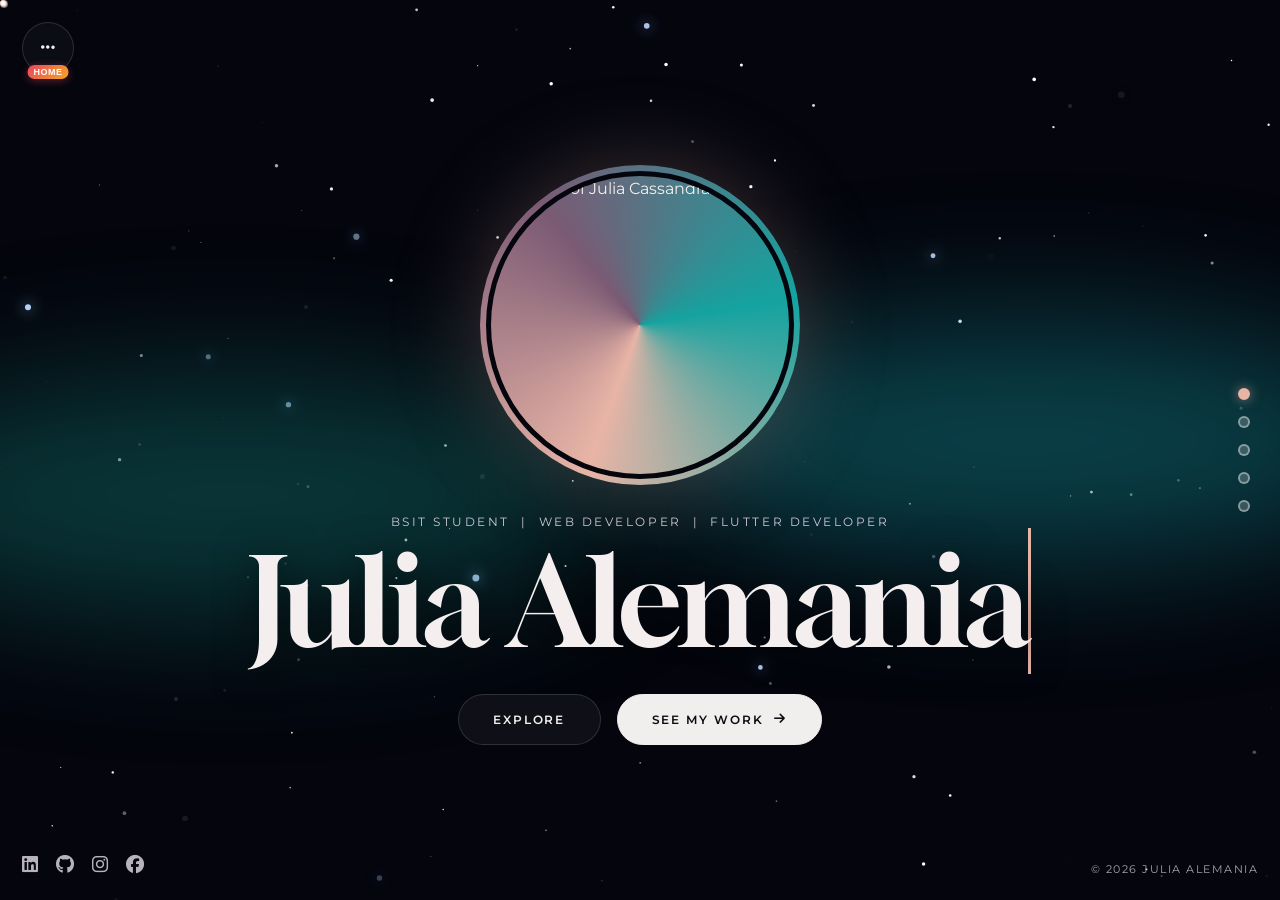
==== commit 31ba300c: "Fix navigation, add Gmail email button" ====
--- a/index.html
+++ b/index.html
@@ -1,4 +1,4 @@
-﻿<!DOCTYPE html>
+<!DOCTYPE html>
 <html lang="en">
 <head>
 <meta charset="UTF-8">
@@ -9,99 +9,21 @@
 <link rel="preconnect" href="https://fonts.googleapis.com"><link rel="preconnect" href="https://fonts.gstatic.com" crossorigin>
 <link rel="stylesheet" href="https://fonts.googleapis.com/css2?family=Gloock&family=Montserrat:wght@400;500;600&display=swap">
 <link rel="stylesheet" href="https://cdnjs.cloudflare.com/ajax/libs/font-awesome/6.5.1/css/all.min.css" crossorigin="anonymous">
+<link rel="stylesheet" href="css/design-a-base.css?v=1">
+<link rel="stylesheet" href="css/design-a-enhancements.css?v=1">
+<link rel="stylesheet" href="css/design-a-interaction.css?v=1">
 <style>
-:root{--bg:#04050d;--ink:#f4efee;--mute:#a9a3b5;--rose:#e8b4a6;--teal:#14a3a0;--line:rgba(255,255,255,.12);--serif:'Gloock',Georgia,serif;--sans:'Montserrat',system-ui,sans-serif}
-*{box-sizing:border-box;margin:0}
-html{scroll-behavior:smooth;background:var(--bg)}
-body{font-family:var(--sans);color:var(--ink);background:var(--bg);line-height:1.65;overflow-x:hidden}
-canvas#sky{position:fixed;inset:0;width:100%;height:100%;z-index:0;pointer-events:none}
-.aurora{position:fixed;inset:0;z-index:0;pointer-events:none;overflow:hidden}
-.aurora i{position:absolute;top:42%;width:60vw;height:26vh;border-radius:50%;filter:blur(70px);opacity:.5;animation:drift 22s ease-in-out infinite alternate}
-.aurora i:nth-child(1){left:-12vw;background:#0f6b66}
-.aurora i:nth-child(2){right:-10vw;background:#117f86;top:36%;animation-delay:-8s}
-@keyframes drift{to{transform:translate(6vw,-4vh) scale(1.15)}}
-main,header,footer{position:relative;z-index:1}
-a{color:inherit}
-:focus-visible{outline:2px solid var(--rose);outline-offset:3px}
-
-/* hero */
+/* Home-specific hero */
 .hero{min-height:100svh;display:flex;flex-direction:column;align-items:center;justify-content:center;text-align:center;padding:90px 20px 80px}
 .photo{width:min(320px,70vw);aspect-ratio:1;border-radius:50%;padding:6px;background:conic-gradient(from 200deg,var(--rose),#7b5a74,var(--teal),var(--rose));box-shadow:0 0 90px rgba(232,180,166,.25)}
 .photo img{width:100%;height:100%;border-radius:50%;object-fit:cover;object-position:50% 22%;border:5px solid var(--bg);display:block}
 .roles{margin-top:28px;font-size:.72rem;letter-spacing:.22em;text-transform:uppercase;color:#cfc8d6}
-h1{font-family:var(--serif);font-weight:400;font-size:clamp(3.6rem,11vw,7.6rem);line-height:.92;letter-spacing:-.02em;margin-top:14px;text-shadow:0 6px 40px rgba(0,0,0,.6)}
+.hero h1{font-family:var(--serif);font-weight:400;font-size:clamp(3.6rem,11vw,7.6rem);line-height:.92;letter-spacing:-.02em;margin-top:14px;text-shadow:0 6px 40px rgba(0,0,0,.6)}
 .cta{display:flex;gap:16px;margin-top:36px;flex-wrap:wrap;justify-content:center}
-.btn{font:600 .78rem var(--sans);letter-spacing:.16em;text-transform:uppercase;text-decoration:none;padding:17px 34px;border-radius:99px;border:1px solid var(--line);background:#0e0f17;color:var(--ink);transition:transform .2s,background .2s}
-.btn.light{background:#f1eeee;color:#0b0b12;border-color:#f1eeee}
-.btn:hover{transform:translateY(-2px)}
-.btn.light:hover{background:#fff}
-
-/* chrome */
-.menu-btn{position:fixed;top:22px;left:22px;z-index:20;width:52px;height:52px;border-radius:50%;border:1px solid var(--line);background:rgba(14,15,23,.8);color:var(--ink);cursor:pointer;font-size:1rem;backdrop-filter:blur(8px)}
-.overlay{position:fixed;inset:0;z-index:15;background:transparent;display:grid;place-content:center;gap:6px;opacity:0;visibility:hidden;transition:opacity .3s,visibility .3s}
-.overlay.open{opacity:1;visibility:visible}
-.overlay a{font-family:var(--serif);font-size:clamp(2rem,7vw,3.6rem);text-decoration:none;color:var(--ink);padding:4px 0}
-.overlay a:hover{color:var(--rose)}
-.socials{position:fixed;left:22px;bottom:20px;z-index:10;display:flex;gap:18px;font-size:1.15rem}
-.socials a{color:#d7d2dd;opacity:.85}.socials a:hover{color:var(--rose);opacity:1}
-.copy{position:fixed;right:22px;bottom:22px;z-index:10;font-size:.66rem;letter-spacing:.14em;text-transform:uppercase;color:var(--mute)}
-
-/* sections */
-section.s{max-width:1000px;margin:0 auto;padding:90px 24px}
-h2{font-family:var(--serif);font-weight:400;font-size:clamp(2.2rem,5vw,3.4rem);line-height:1.05;margin-bottom:28px}
-.lead{font-size:1.1rem;max-width:62ch;color:#e2dde6}
-.stats{display:flex;gap:40px;flex-wrap:wrap;margin-top:34px}
-.stats b{display:block;font-family:var(--serif);font-weight:400;font-size:2.6rem;line-height:1;color:var(--rose)}
-.stats span{font-size:.82rem;color:var(--mute)}
-.rows{list-style:none;padding:0;border-top:1px solid var(--line)}
-.rows li{display:grid;grid-template-columns:150px 1fr;gap:8px 24px;padding:20px 0;border-bottom:1px solid var(--line)}
-.rows time{color:var(--rose);font-size:.85rem;font-weight:500}
-.rows strong{font-weight:600}.rows p{color:var(--mute);font-size:.9rem}
-.proj{display:grid;gap:22px}
-.proj article{border:1px solid var(--line);border-radius:22px;padding:28px;background:rgba(14,15,23,.6);backdrop-filter:blur(6px)}
-.proj h3{font-family:var(--serif);font-weight:400;font-size:1.7rem}
-.proj .yr{color:var(--rose);font-size:.8rem}
-.proj p{color:#d3cdd9;margin:10px 0 14px;max-width:70ch}
-.tags{display:flex;flex-wrap:wrap;gap:8px;margin-bottom:16px}
-.tags span{font-size:.74rem;padding:4px 12px;border-radius:99px;background:rgba(255,255,255,.07)}
-.links a{font-size:.82rem;font-weight:600;margin-right:20px;text-decoration:none;border-bottom:1px solid var(--rose)}
-.skills{display:grid;grid-template-columns:repeat(auto-fit,minmax(260px,1fr));gap:34px}
-.skills h3{font-size:.95rem;font-weight:600;margin-bottom:8px;color:var(--rose)}
-.skills p{color:#d3cdd9;font-size:.95rem}
-.contact a.big{font-family:var(--serif);font-size:clamp(1.5rem,4.5vw,2.8rem);text-decoration:none;word-break:break-all}
-.contact a.big:hover{color:var(--rose)}
-.contact p{color:var(--mute);margin-top:14px}
-footer{padding:30px 24px 90px;text-align:center;color:var(--mute);font-size:.8rem}
-@media(max-width:640px){.rows li{grid-template-columns:1fr}.copy{display:none}.socials{left:50%;transform:translateX(-50%)}}
-@media(prefers-reduced-motion:reduce){.aurora i{animation:none}html{scroll-behavior:auto}}
-
-.overlay{display:flex;flex-direction:column;align-items:center;justify-content:center;text-align:center;gap:clamp(8px,2.2vh,22px);overflow:hidden}
-.overlay a{position:relative;z-index:2;display:block;line-height:1;padding:0}
-.overlay a span{display:block;font-family:var(--serif);font-size:clamp(2.6rem,8.4vw,5.6rem);letter-spacing:-.01em;transition:transform .3s,color .3s}
-.overlay a small{display:block;margin-top:8px;font-size:.66rem;letter-spacing:.2em;text-transform:uppercase;color:var(--mute)}
-.overlay a:hover span,.overlay a:focus-visible span{color:var(--rose);transform:scale(1.04)}
-.close-btn{position:absolute;top:22px;right:22px;z-index:3;width:52px;height:52px;border-radius:50%;border:1px solid var(--line);background:rgba(14,15,23,.8);color:var(--ink);cursor:pointer;font-size:1.1rem}
-.shards{position:absolute;inset:0;z-index:1;pointer-events:none}
-.tile{position:absolute;background:url(images/julia.jpg) no-repeat;opacity:0;transform:translate(0,0) rotate(0) scale(.1);transition:transform .9s cubic-bezier(.2,.8,.2,1),opacity .6s;transition-delay:var(--d);animation:bob var(--t) ease-in-out infinite alternate}
-.overlay.open .tile{opacity:var(--o);transform:translate(var(--x),var(--y)) rotate(var(--r)) scale(1)}
-@keyframes bob{from{translate:0 -10px}to{translate:8px 12px}}
-.cur{position:fixed;left:0;top:0;z-index:50;width:34px;height:34px;margin:-17px 0 0 -17px;border:1px solid rgba(255,255,255,.55);border-radius:50%;pointer-events:none;opacity:0;transition:opacity .2s,width .2s,height .2s,margin .2s}
-.cur::after{content:"";position:absolute;left:50%;top:50%;width:4px;height:4px;margin:-2px;border-radius:50%;background:#fff}
-.cur.on{opacity:1}.cur.big{width:56px;height:56px;margin:-28px 0 0 -28px}
-.has-cur,.has-cur a,.has-cur button{cursor:none}
-@media(prefers-reduced-motion:reduce){.tile{animation:none;transition:none}}
-body.menu-open main{visibility:hidden}.socials,.copy{z-index:16}
 </style>
-<link rel="stylesheet" href="css/julia-style.css?v=3">
-<link rel="stylesheet" href="css/space-theme.css?v=3">
-<link rel="stylesheet" href="css/about-plus.css?v=5">
-<link rel="stylesheet" href="css/pages.css?v=3">
-<link rel="stylesheet" href="css/julia-style.css?v=3">
-<link rel="stylesheet" href="css/space-theme.css?v=3">
-<link rel="stylesheet" href="css/about-plus.css?v=5">
-<link rel="stylesheet" href="css/pages.css?v=3">
-  <link rel="stylesheet" href="css/orbit-ui.css?v=1">
-  <script src="js/orbit-ui.js?v=1" defer></script>
+<script src="js/design-a-common.js?v=1" defer></script>
+<script src="js/design-a-enhancements.js?v=1" defer></script>
+<script src="js/design-a-interaction.js?v=1" defer></script>
 </head>
 <body>
 <canvas id="sky" aria-hidden="true"></canvas>
@@ -118,14 +40,13 @@
   <a href="links.html"><span>Quick Links</span><small>All my links and channels in one place</small></a>
 </nav>
 
-<main id="top">
+<main>
   <section class="hero">
     <div class="photo"><img src="images/julia.jpg" alt="Portrait of Julia Cassandra Alemania" width="700" height="700"></div>
     <p class="roles">BSIT Student &nbsp;|&nbsp; Web Developer &nbsp;|&nbsp; Flutter Developer</p>
     <h1>Julia<br>Alemania</h1>
-    <div class="cta"><button class="btn" type="button" id="exploreBtn">Explore</button><a class="btn light" href="projects.html">See my work <i class="fa-solid fa-arrow-right" aria-hidden="true"></i></a></div>
+    <div class="cta"><a class="btn" href="about.html">Explore</a><a class="btn light" href="projects.html">See my work <i class="fa-solid fa-arrow-right" aria-hidden="true"></i></a></div>
   </section>
-
 </main>
 
 <div class="socials">
@@ -136,32 +57,5 @@
 </div>
 <div class="cur" id="cur" aria-hidden="true"></div>
 <div class="copy">&copy; 2026 Julia Alemania</div>
-
-<script>
-const btn=document.getElementById('menuBtn'),ov=document.getElementById('overlay');
-function setMenu(o){document.body.classList.toggle('menu-open',o);ov.classList.toggle('open',o);ov.setAttribute('aria-hidden',!o);btn.setAttribute('aria-expanded',o);if(o)document.getElementById('closeBtn').focus()}
-btn.onclick=()=>setMenu(!ov.classList.contains('open'));
-document.getElementById('exploreBtn').onclick=()=>setMenu(true);
-document.getElementById('closeBtn').onclick=()=>setMenu(false);
-ov.querySelectorAll('a').forEach(a=>a.onclick=()=>setMenu(false));
-addEventListener('keydown',e=>{if(e.key==='Escape')setMenu(false)});
-
-/* floating photo pieces behind the menu */
-const sh=document.getElementById('shards');
-for(let i=0;i<26;i++){const t=document.createElement('i'),s=60+Math.random()*90,a=Math.random()*6.28,r=Math.random()*230+30;
-t.className='tile';t.style.cssText=`left:50%;top:46%;width:${s}px;height:${s}px;background-size:${300+Math.random()*300}%;background-position:${Math.random()*100}% ${Math.random()*80}%;--x:${Math.cos(a)*r*1.35-s/2}px;--y:${Math.sin(a)*r*1.5-s/2}px;--r:${Math.random()*180-90}deg;--o:${.1+Math.random()*.2};--d:${(i*.025).toFixed(2)}s;--t:${6+Math.random()*6}s`;sh.appendChild(t)}
-
-/* cursor ring */
-if(matchMedia('(pointer:fine)').matches){const cur=document.getElementById('cur');let mx=0,my=0,cx=0,cy=0;
-addEventListener('mousemove',e=>{mx=e.clientX;my=e.clientY;cur.classList.add('on');document.body.classList.add('has-cur');cur.classList.toggle('big',!!e.target.closest('a,button'))});
-document.addEventListener('mouseleave',()=>cur.classList.remove('on'));
-(function f(){cx+=(mx-cx)*.18;cy+=(my-cy)*.18;cur.style.transform=`translate(${cx}px,${cy}px)`;requestAnimationFrame(f)})()}
-
-const c=document.getElementById('sky'),x=c.getContext('2d');let W,H,stars=[];
-const still=matchMedia('(prefers-reduced-motion:reduce)').matches;
-function size(){W=c.width=innerWidth;H=c.height=innerHeight;stars=Array.from({length:Math.round(W*H/9000)},()=>({x:Math.random()*W,y:Math.random()*H,r:Math.random()*1.6+.3,p:Math.random()*6.28,s:Math.random()*.02+.005,g:Math.random()<.08}))}
-function draw(){x.clearRect(0,0,W,H);for(const s of stars){s.p+=s.s;const a=.45+.55*Math.sin(s.p);x.globalAlpha=a;x.fillStyle=s.g?'#bcd6ff':'#fff';if(s.g){x.shadowColor='#9cc4ff';x.shadowBlur=14}else x.shadowBlur=0;x.beginPath();x.arc(s.x,s.y,s.g?s.r+1.6:s.r,0,6.28);x.fill()}x.globalAlpha=1;if(!still)requestAnimationFrame(draw)}
-addEventListener('resize',size);size();draw();
-</script>
 </body>
 </html>
--- a/css/design-a-base.css
+++ b/css/design-a-base.css
@@ -0,0 +1,103 @@
+/* ==========================================================
+   Design A — Shared base styles
+   Matches index.html: dark space theme, Gloock serif,
+   Montserrat body, canvas starfield, aurora, round menu.
+   ========================================================== */
+:root{--bg:#04050d;--ink:#f4efee;--mute:#a9a3b5;--rose:#e8b4a6;--teal:#14a3a0;--blue:#6ec6ff;--violet:#c9a4ff;--green:#6ee7a0;--amber:#f5c842;--line:rgba(255,255,255,.14);--card:rgba(14,15,23,.6);--serif:'Gloock',Georgia,serif;--sans:'Montserrat',system-ui,sans-serif}
+*{box-sizing:border-box;margin:0}
+html{scroll-behavior:smooth;background:var(--bg)}
+body{font-family:var(--sans);color:var(--ink);background:var(--bg);line-height:1.65;overflow-x:hidden}
+canvas#sky{position:fixed;inset:0;width:100%;height:100%;z-index:0;pointer-events:none}
+.aurora{position:fixed;inset:0;z-index:0;pointer-events:none;overflow:hidden}
+.aurora i{position:absolute;top:42%;width:60vw;height:26vh;border-radius:50%;filter:blur(70px);opacity:.5;animation:drift 22s ease-in-out infinite alternate}
+.aurora i:nth-child(1){left:-12vw;background:#0f6b66}
+.aurora i:nth-child(2){right:-10vw;background:#117f86;top:36%;animation-delay:-8s}
+@keyframes drift{to{transform:translate(6vw,-4vh) scale(1.15)}}
+main,header,footer{position:relative;z-index:1}
+a{color:inherit;text-decoration:none}
+:focus-visible{outline:2px solid var(--rose);outline-offset:3px}
+
+/* ---------- Chrome ---------- */
+.menu-btn{position:fixed;top:22px;left:22px;z-index:20;width:52px;height:52px;border-radius:50%;border:1px solid var(--line);background:rgba(14,15,23,.8);color:var(--ink);cursor:pointer;font-size:1rem;backdrop-filter:blur(8px);-webkit-backdrop-filter:blur(8px)}
+.overlay{position:fixed;inset:0;z-index:15;background:transparent;display:flex;flex-direction:column;align-items:center;justify-content:center;text-align:center;gap:clamp(8px,2.2vh,22px);opacity:0;visibility:hidden;transition:opacity .3s,visibility .3s;overflow:hidden}
+.overlay.open{opacity:1;visibility:visible}
+.overlay a{position:relative;z-index:2;display:block;line-height:1;padding:0}
+.overlay a span{display:block;font-family:var(--serif);font-size:clamp(2.6rem,8.4vw,5.6rem);letter-spacing:-.01em;transition:transform .3s,color .3s}
+.overlay a small{display:block;margin-top:8px;font-size:.66rem;letter-spacing:.2em;text-transform:uppercase;color:var(--mute)}
+.overlay a:hover span,.overlay a:focus-visible span{color:var(--rose);transform:scale(1.04)}
+.close-btn{position:absolute;top:22px;right:22px;z-index:3;width:52px;height:52px;border-radius:50%;border:1px solid var(--line);background:rgba(14,15,23,.8);color:var(--ink);cursor:pointer;font-size:1.1rem}
+.shards{position:absolute;inset:0;z-index:1;pointer-events:none}
+.tile{position:absolute;background:url(../images/julia.jpg) no-repeat;opacity:0;transform:translate(0,0) rotate(0) scale(.1);transition:transform .9s cubic-bezier(.2,.8,.2,1),opacity .6s;transition-delay:var(--d);animation:bob var(--t) ease-in-out infinite alternate}
+.overlay.open .tile{opacity:var(--o);transform:translate(var(--x),var(--y)) rotate(var(--r)) scale(1)}
+@keyframes bob{from{translate:0 -10px}to{translate:8px 12px}}
+body.menu-open main{visibility:hidden}
+.socials{position:fixed;left:22px;bottom:20px;z-index:16;display:flex;gap:18px;font-size:1.15rem}
+.socials a{color:#d7d2dd;opacity:.85}
+.socials a:hover{color:var(--rose);opacity:1}
+.copy{position:fixed;right:22px;bottom:22px;z-index:16;font-size:.66rem;letter-spacing:.14em;text-transform:uppercase;color:var(--mute)}
+
+/* ---------- Custom cursor ---------- */
+.cur{position:fixed;left:0;top:0;z-index:50;width:34px;height:34px;margin:-17px 0 0 -17px;border:1px solid rgba(255,255,255,.55);border-radius:50%;pointer-events:none;opacity:0;transition:opacity .2s,width .2s,height .2s,margin .2s}
+.cur::after{content:"";position:absolute;left:50%;top:50%;width:4px;height:4px;margin:-2px;border-radius:50%;background:#fff}
+.cur.on{opacity:1}
+.cur.big{width:56px;height:56px;margin:-28px 0 0 -28px}
+.has-cur,.has-cur a,.has-cur button{cursor:none}
+
+/* ---------- Page layout ---------- */
+.page-wrap{max-width:1000px;margin:0 auto;padding:100px 24px 80px}
+.page-hero{text-align:center;padding:60px 20px 40px}
+.page-hero h1{font-family:var(--serif);font-weight:400;font-size:clamp(3rem,9vw,6rem);line-height:.95;letter-spacing:-.02em;text-shadow:0 6px 40px rgba(0,0,0,.6);margin-bottom:16px}
+.page-hero .eyebrow{font-size:.7rem;font-weight:600;letter-spacing:.4em;text-transform:uppercase;color:#6f8fb3;margin-bottom:10px}
+.page-hero .sub{max-width:720px;margin:0 auto;color:var(--mute);font-size:1.02rem}
+.page-hero .grad{background:linear-gradient(135deg,var(--blue),var(--violet),var(--rose));-webkit-background-clip:text;background-clip:text;color:transparent}
+
+/* ---------- Section headings ---------- */
+h2.sec-title{font-family:var(--serif);font-weight:400;font-size:clamp(2rem,5vw,3.2rem);line-height:1.05;margin-bottom:20px}
+.sec-eyebrow{font-size:.7rem;font-weight:600;letter-spacing:.4em;text-transform:uppercase;color:#6f8fb3;margin-bottom:8px}
+
+/* ---------- Buttons ---------- */
+.btn{font:600 .78rem var(--sans);letter-spacing:.16em;text-transform:uppercase;text-decoration:none;padding:17px 34px;border-radius:99px;border:1px solid var(--line);background:#0e0f17;color:var(--ink);transition:transform .2s,background .2s;display:inline-flex;align-items:center;gap:10px}
+.btn:hover{transform:translateY(-2px)}
+.btn.light{background:#f1eeee;color:#0b0b12;border-color:#f1eeee}
+.btn.light:hover{background:#fff}
+.btn.ghost{background:transparent}
+.btn.ghost:hover{background:rgba(255,255,255,.06)}
+.btn-row{display:flex;gap:16px;flex-wrap:wrap;margin-top:20px}
+
+/* ---------- Cards ---------- */
+.glass-card{border:1px solid var(--line);border-radius:22px;padding:28px;background:var(--card);backdrop-filter:blur(6px);-webkit-backdrop-filter:blur(6px);transition:transform .4s cubic-bezier(.2,.8,.2,1),border-color .4s,box-shadow .4s}
+.glass-card:hover{transform:translateY(-12px) scale(1.02);border-color:rgba(255,255,255,.35);box-shadow:0 30px 80px rgba(232,180,166,.25),0 0 40px rgba(110,198,255,.15),0 0 60px rgba(201,164,255,.1)}
+
+/* ---------- Grid helpers ---------- */
+.grid-2{display:grid;grid-template-columns:repeat(2,1fr);gap:22px}
+.grid-3{display:grid;grid-template-columns:repeat(3,1fr);gap:22px}
+@media(max-width:768px){.grid-2,.grid-3{grid-template-columns:1fr}}
+
+/* ---------- Tags / chips ---------- */
+.chips{display:flex;flex-wrap:wrap;gap:8px;margin:12px 0}
+.chips span,.chip{font-size:.74rem;padding:4px 14px;border-radius:99px;background:rgba(255,255,255,.07);color:#c9c4d3}
+
+/* ---------- Timeline (experience-style) ---------- */
+.tl-vert{list-style:none;padding:0;position:relative}
+.tl-vert::before{content:"";position:absolute;left:20px;top:0;bottom:0;width:2px;background:linear-gradient(var(--rose),rgba(255,255,255,.05))}
+.tl-vert li{position:relative;padding:20px 0 20px 56px;border-bottom:1px solid rgba(255,255,255,.06)}
+.tl-vert li::before{content:"";position:absolute;left:14px;top:28px;width:14px;height:14px;border-radius:50%;border:2px solid var(--rose);background:var(--bg)}
+.tl-vert li time{font-size:.82rem;color:var(--rose);font-weight:600;letter-spacing:.06em}
+.tl-vert li h3{font-family:var(--serif);font-weight:400;font-size:1.4rem;margin:6px 0 8px}
+.tl-vert li p{color:var(--mute);font-size:.92rem}
+
+/* ---------- Photo circle (like index) ---------- */
+.photo-circle{width:min(220px,50vw);aspect-ratio:1;border-radius:50%;padding:5px;background:conic-gradient(from 200deg,var(--rose),#7b5a74,var(--teal),var(--rose));box-shadow:0 0 90px rgba(232,180,166,.2);margin:0 auto}
+.photo-circle img{width:100%;height:100%;border-radius:50%;object-fit:cover;object-position:50% 22%;border:5px solid var(--bg);display:block}
+
+/* ---------- Responsive ---------- */
+@media(max-width:640px){
+  .copy{display:none}
+  .socials{left:50%;transform:translateX(-50%)}
+  .page-wrap{padding:90px 18px 70px}
+}
+@media(prefers-reduced-motion:reduce){
+  .aurora i{animation:none}
+  .tile{animation:none;transition:none}
+  html{scroll-behavior:auto}
+}
--- a/css/design-a-enhancements.css
+++ b/css/design-a-enhancements.css
@@ -0,0 +1,105 @@
+/* ==========================================================
+   Design A — Visual Enhancements
+   Scroll reveals, page transitions, loading screen, particles
+   ========================================================== */
+
+/* ---------- Loading Screen (Space Theme with Color-Changing) ---------- */
+.loading-screen{position:fixed;inset:0;z-index:9999;background:radial-gradient(ellipse at center,#0a0e27 0%,#04050d 100%);display:flex;flex-direction:column;align-items:center;justify-content:center;transition:opacity .6s ease,visibility .6s ease;pointer-events:none;opacity:0;visibility:hidden;overflow:hidden}
+.loading-screen.active{opacity:1;visibility:visible;pointer-events:none}
+.loading-screen.loaded{opacity:0;visibility:hidden}
+
+/* Animated space background */
+.loading-screen::before{content:'';position:absolute;inset:0;background-image:radial-gradient(2px 2px at 20px 30px,rgba(255,255,255,.8),transparent),radial-gradient(2px 2px at 60px 70px,rgba(255,255,255,.6),transparent),radial-gradient(1px 1px at 50px 160px,rgba(255,255,255,.7),transparent),radial-gradient(1px 1px at 130px 40px,rgba(255,255,255,.5),transparent),radial-gradient(2px 2px at 90px 110px,rgba(255,255,255,.9),transparent);background-size:200px 200px;animation:twinkle 4s ease-in-out infinite alternate}
+
+/* Nebula glow effects */
+.loading-screen::after{content:'';position:absolute;width:500px;height:500px;background:radial-gradient(circle,rgba(232,180,166,.15) 0%,transparent 70%);top:-100px;left:-100px;animation:nebulaFloat 8s ease-in-out infinite alternate}
+
+@keyframes twinkle{0%{opacity:.5}100%{opacity:1}}
+@keyframes nebulaFloat{0%{transform:translate(0,0) scale(1)}100%{transform:translate(100px,50px) scale(1.2)}}
+
+/* Logo container */
+.loading-logo{width:200px;height:200px;position:relative;margin-bottom:30px;z-index:10;animation:logoFloat 3s ease-in-out infinite}
+
+@keyframes logoFloat{0%,100%{transform:translateY(0)}50%{transform:translateY(-10px)}}
+
+/* Logo image */
+.loading-logo img{width:100%;height:100%;filter:drop-shadow(0 0 20px rgba(232,180,166,0.5));animation:logoGlow 3s ease-in-out infinite}
+
+@keyframes logoGlow{0%,100%{filter:drop-shadow(0 0 20px rgba(232,180,166,0.5))}50%{filter:drop-shadow(0 0 30px rgba(110,198,255,0.7))}}
+
+.loading-text{font-family:var(--sans);font-size:.85rem;letter-spacing:.3em;text-transform:uppercase;background:linear-gradient(90deg,#e8b4a6,#14a3a0,#6ec6ff,#c9a4ff,#e8b4a6);background-size:200% auto;-webkit-background-clip:text;background-clip:text;-webkit-text-fill-color:transparent;animation:gradientShift 3s linear infinite;margin-bottom:20px;z-index:10;position:relative}
+
+@keyframes gradientShift{0%{background-position:0% center}100%{background-position:200% center}}
+
+.loading-progress{width:220px;height:3px;background:rgba(255,255,255,.1);border-radius:3px;overflow:hidden;box-shadow:0 0 10px rgba(232,180,166,.3);z-index:10;position:relative}
+.loading-fill{height:100%;background:linear-gradient(90deg,#e8b4a6,#14a3a0,#6ec6ff,#c9a4ff);background-size:200% 100%;animation:progressGlow 2s linear infinite;width:0%;transition:width .3s ease;box-shadow:0 0 15px rgba(232,180,166,.6)}
+
+@keyframes progressGlow{0%{background-position:0% 0%}100%{background-position:200% 0%}}
+
+/* Floating particles in loading screen */
+.loading-particle{position:absolute;width:3px;height:3px;background:rgba(255,255,255,.6);border-radius:50%;animation:float-up linear infinite;pointer-events:none}
+
+@keyframes float-up{0%{transform:translateY(100vh) translateX(0) scale(0);opacity:0}10%{opacity:1}90%{opacity:1}100%{transform:translateY(-100px) translateX(100px) scale(1);opacity:0}}
+
+/* ---------- Scroll Reveal Animations ---------- */
+.reveal{opacity:0;transform:translateY(40px);transition:opacity .8s cubic-bezier(.2,.8,.2,1),transform .8s cubic-bezier(.2,.8,.2,1)}
+.reveal.revealed{opacity:1;transform:translateY(0)}
+
+.reveal-left{opacity:0;transform:translateX(-60px);transition:opacity .8s cubic-bezier(.2,.8,.2,1),transform .8s cubic-bezier(.2,.8,.2,1)}
+.reveal-left.revealed{opacity:1;transform:translateX(0)}
+
+.reveal-right{opacity:0;transform:translateX(60px);transition:opacity .8s cubic-bezier(.2,.8,.2,1),transform .8s cubic-bezier(.2,.8,.2,1)}
+.reveal-right.revealed{opacity:1;transform:translateX(0)}
+
+.reveal-scale{opacity:0;transform:scale(.9);transition:opacity .8s cubic-bezier(.2,.8,.2,1),transform .8s cubic-bezier(.2,.8,.2,1)}
+.reveal-scale.revealed{opacity:1;transform:scale(1)}
+
+.reveal-fade{opacity:0;transition:opacity 1s ease}
+.reveal-fade.revealed{opacity:1}
+
+/* Stagger delays */
+.reveal-delay-1{transition-delay:.1s}
+.reveal-delay-2{transition-delay:.2s}
+.reveal-delay-3{transition-delay:.3s}
+.reveal-delay-4{transition-delay:.4s}
+.reveal-delay-5{transition-delay:.5s}
+
+/* ---------- Floating Particles ---------- */
+.particles{position:fixed;inset:0;z-index:0;pointer-events:none;overflow:hidden}
+.particle{position:absolute;width:4px;height:4px;background:rgba(255,255,255,.3);border-radius:50%;animation:float-particle linear infinite}
+
+@keyframes float-particle{
+  0%{transform:translate(0,0) scale(0);opacity:0}
+  10%{opacity:1;transform:translate(0,0) scale(1)}
+  90%{opacity:1}
+  100%{transform:translate(var(--tx),var(--ty)) scale(0);opacity:0}
+}
+
+/* ---------- Page Transition ---------- */
+.page-transition{position:fixed;inset:0;z-index:9998;background:var(--bg);transform:translateY(100%);transition:transform .5s cubic-bezier(.77,0,.175,1);pointer-events:none}
+.page-transition.active{transform:translateY(0)}
+.page-transition.exit{transform:translateY(-100%)}
+
+/* ---------- Enhanced Menu Overlay ---------- */
+.overlay{transition:opacity .4s ease,visibility .4s ease,backdrop-filter .4s ease}
+.overlay.open{backdrop-filter:blur(12px);-webkit-backdrop-filter:blur(12px);background:rgba(4,5,13,.85)}
+
+.overlay a span{transition:transform .3s cubic-bezier(.2,.8,.2,1),color .3s ease,letter-spacing .3s ease}
+.overlay a:hover span{letter-spacing:.02em}
+
+/* ---------- Enhanced Cards ---------- */
+.glass-card{transition:transform .4s cubic-bezier(.2,.8,.2,1),border-color .4s ease,box-shadow .4s ease}
+.glass-card:hover{box-shadow:0 30px 80px rgba(0,0,0,.5),0 0 0 1px rgba(255,255,255,.1)}
+
+/* ---------- Enhanced Buttons ---------- */
+.btn,.c-btn,.links-act{position:relative;overflow:hidden;transition:transform .3s cubic-bezier(.2,.8,.2,1),background .3s ease}
+.btn::before,.c-btn::before,.links-act::before{content:'';position:absolute;inset:0;background:linear-gradient(45deg,transparent 30%,rgba(255,255,255,.1) 50%,transparent 70%);transform:translateX(-100%);transition:transform .6s ease}
+.btn:hover::before,.c-btn:hover::before,.links-act:hover::before{transform:translateX(100%)}
+
+/* ---------- Reduced Motion ---------- */
+@media(prefers-reduced-motion:reduce){
+  .reveal,.reveal-left,.reveal-right,.reveal-scale,.reveal-fade{opacity:1;transform:none;transition:none}
+  .particle{animation:none;display:none}
+  .loading-screen{display:none}
+  .page-transition{display:none}
+}
--- a/css/design-a-interaction.css
+++ b/css/design-a-interaction.css
@@ -0,0 +1,284 @@
+/* ==========================================================
+   Interaction Enhancements CSS
+   Typing animation, progress dots, mouse trail
+   ========================================================== */
+
+/* ---------- Typing Animation ---------- */
+.typing-container {
+  display: inline-block;
+  position: relative;
+}
+
+.typing-text {
+  display: inline;
+  border-right: 3px solid var(--rose);
+  animation: blink-caret 0.75s step-end infinite;
+}
+
+@keyframes blink-caret {
+  from, to { border-color: transparent; }
+  50% { border-color: var(--rose); }
+}
+
+/* ---------- Progress Dots ---------- */
+.progress-dots {
+  position: fixed;
+  right: 30px;
+  top: 50%;
+  transform: translateY(-50%);
+  z-index: 100;
+  display: flex;
+  flex-direction: column;
+  gap: 16px;
+}
+
+.progress-dot {
+  width: 12px;
+  height: 12px;
+  border-radius: 50%;
+  background: rgba(255, 255, 255, 0.2);
+  border: 2px solid rgba(255, 255, 255, 0.4);
+  cursor: pointer;
+  transition: all 0.3s ease;
+  position: relative;
+}
+
+.progress-dot:hover {
+  background: rgba(232, 180, 166, 0.5);
+  border-color: var(--rose);
+  transform: scale(1.3);
+}
+
+.progress-dot.active {
+  background: var(--rose);
+  border-color: var(--rose);
+  box-shadow: 0 0 12px rgba(232, 180, 166, 0.6);
+}
+
+.progress-dot::before {
+  content: attr(data-label);
+  position: absolute;
+  right: 24px;
+  top: 50%;
+  transform: translateY(-50%);
+  background: rgba(14, 15, 23, 0.9);
+  padding: 6px 12px;
+  border-radius: 6px;
+  font-size: 12px;
+  white-space: nowrap;
+  opacity: 0;
+  pointer-events: none;
+  transition: opacity 0.3s ease;
+  border: 1px solid var(--line);
+}
+
+.progress-dot:hover::before {
+  opacity: 1;
+}
+
+@media (max-width: 768px) {
+  .progress-dots {
+    right: 15px;
+  }
+  
+  .progress-dot {
+    width: 10px;
+    height: 10px;
+  }
+  
+  .progress-dot::before {
+    display: none;
+  }
+}
+
+/* ---------- Mouse Trail ---------- */
+.trail-dot {
+  position: fixed;
+  width: 8px;
+  height: 8px;
+  border-radius: 50%;
+  background: radial-gradient(circle, var(--rose), transparent);
+  pointer-events: none;
+  z-index: 9999;
+  opacity: 0.8;
+  transition: opacity 0.3s ease;
+  mix-blend-mode: screen;
+}
+
+.trail-dot.fading {
+  opacity: 0;
+  transform: scale(0.5);
+  transition: all 0.5s ease;
+}
+
+@media (prefers-reduced-motion: reduce) {
+  .trail-dot {
+    display: none;
+  }
+}
+
+/* ---------- Back to Top Button ---------- */
+.back-to-top {
+  position: fixed;
+  bottom: 30px;
+  right: 30px;
+  width: 50px;
+  height: 50px;
+  border-radius: 50%;
+  background: rgba(14, 15, 23, 0.9);
+  border: 2px solid var(--rose);
+  color: var(--rose);
+  font-size: 24px;
+  cursor: pointer;
+  opacity: 0;
+  visibility: hidden;
+  transition: all 0.3s ease;
+  z-index: 100;
+  display: flex;
+  align-items: center;
+  justify-content: center;
+  backdrop-filter: blur(10px);
+}
+
+.back-to-top.visible {
+  opacity: 1;
+  visibility: visible;
+}
+
+.back-to-top:hover {
+  background: var(--rose);
+  color: #04050d;
+  transform: translateY(-3px);
+  box-shadow: 0 8px 20px rgba(232, 180, 166, 0.4);
+}
+
+@media (max-width: 768px) {
+  .back-to-top {
+    bottom: 20px;
+    right: 20px;
+    width: 45px;
+    height: 45px;
+    font-size: 20px;
+  }
+}
+
+/* ---------- Page Indicator Badge ---------- */
+.page-indicator-badge {
+  position: absolute;
+  bottom: -6px;
+  left: 50%;
+  transform: translateX(-50%) scale(0);
+  background: linear-gradient(135deg, #e94560, #f5a623);
+  color: white;
+  font-size: 9px;
+  font-weight: 700;
+  padding: 2px 6px;
+  border-radius: 10px;
+  white-space: nowrap;
+  pointer-events: none;
+  transition: transform 0.3s cubic-bezier(0.68, -0.55, 0.265, 1.55);
+  box-shadow: 0 2px 8px rgba(233, 69, 96, 0.4);
+  letter-spacing: 0.5px;
+  text-transform: uppercase;
+}
+
+.page-indicator-badge.show {
+  transform: translateX(-50%) scale(1);
+}
+
+/* ---------- Mobile Swipe Hints ---------- */
+@media (max-width: 768px) {
+  /* Add subtle swipe indicator on edges */
+  .swipe-hint-left,
+  .swipe-hint-right {
+    position: fixed;
+    top: 50%;
+    transform: translateY(-50%);
+    width: 3px;
+    height: 60px;
+    background: linear-gradient(to bottom, 
+      transparent, 
+      rgba(233, 69, 96, 0.5), 
+      transparent);
+    pointer-events: none;
+    opacity: 0;
+    animation: swipeHintPulse 2s ease-in-out infinite;
+    z-index: 5;
+  }
+
+  .swipe-hint-left {
+    left: 0;
+    background: linear-gradient(to right, 
+      rgba(233, 69, 96, 0.3), 
+      transparent);
+    animation-delay: 0s;
+  }
+
+  .swipe-hint-right {
+    right: 0;
+    background: linear-gradient(to left, 
+      rgba(233, 69, 96, 0.3), 
+      transparent);
+    animation-delay: 1s;
+  }
+
+  @keyframes swipeHintPulse {
+    0%, 100% {
+      opacity: 0;
+    }
+    50% {
+      opacity: 0.6;
+    }
+  }
+
+  /* Show hints briefly after page load, then fade out */
+  .swipe-hint-left,
+  .swipe-hint-right {
+    animation: 
+      swipeHintPulse 2s ease-in-out infinite,
+      swipeHintFadeOut 0.5s ease-out 4s forwards;
+  }
+
+  @keyframes swipeHintFadeOut {
+    to {
+      opacity: 0;
+      display: none;
+    }
+  }
+}
+
+/* ---------- Enhanced Mobile Menu ---------- */
+@media (max-width: 768px) {
+  /* Add touch feedback to menu items */
+  .overlay nav a {
+    -webkit-tap-highlight-color: transparent;
+    transition: transform 0.2s ease, color 0.2s ease;
+  }
+
+  .overlay nav a:active {
+    transform: scale(0.95);
+  }
+
+  /* Smoother menu animations on mobile */
+  .overlay {
+    transition: opacity 0.3s cubic-bezier(0.4, 0, 0.2, 1);
+  }
+
+  .overlay nav {
+    transition: transform 0.4s cubic-bezier(0.4, 0, 0.2, 1);
+  }
+
+  /* Add subtle bounce to menu button on mobile */
+  #menuBtn {
+    animation: menuBtnBounce 0.6s ease-out 1s;
+  }
+
+  @keyframes menuBtnBounce {
+    0%, 100% {
+      transform: scale(1);
+    }
+    50% {
+      transform: scale(1.1);
+    }
+  }
+}
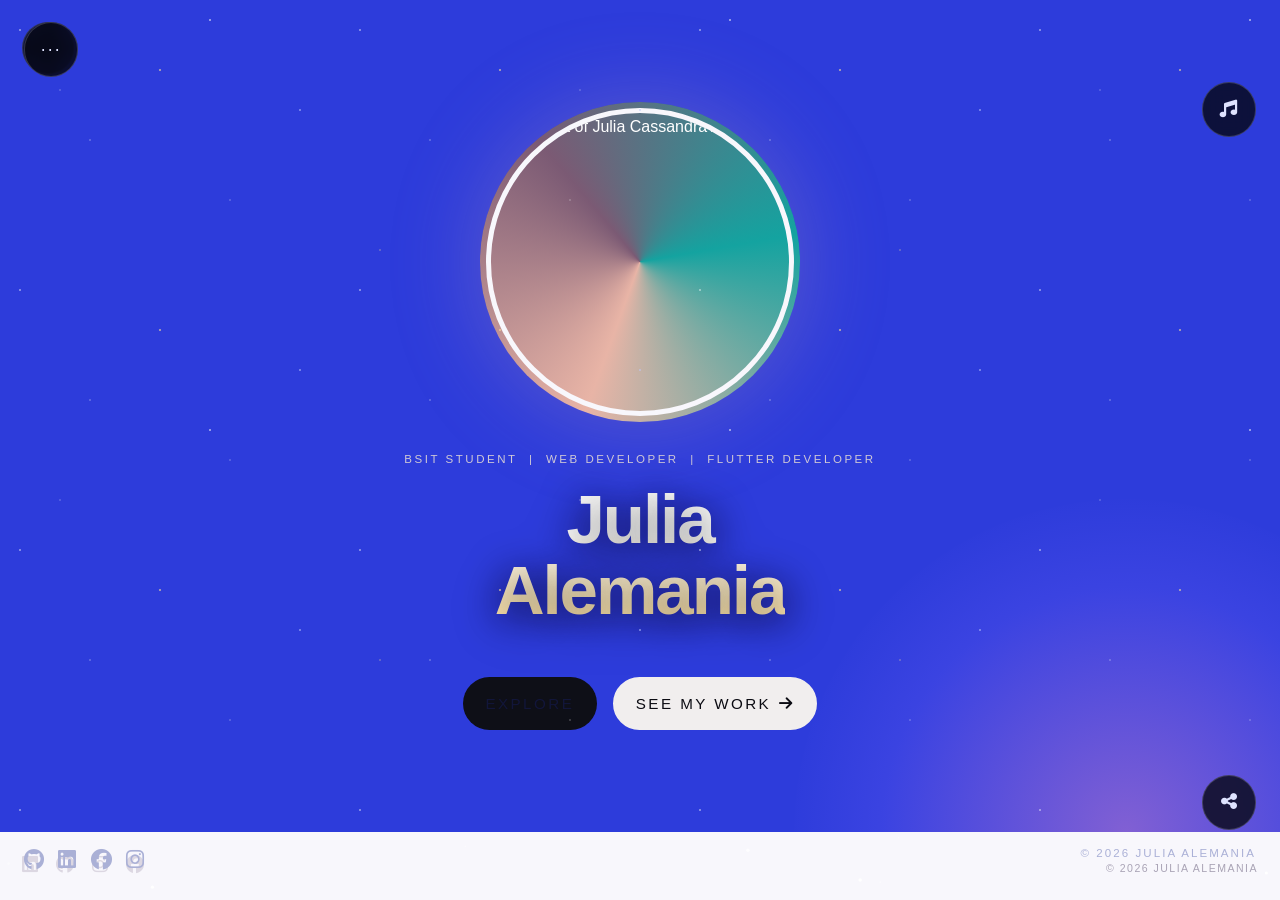
==== commit bbe7f9fa: "Revert "Fix navigation, add Gmail email button" This reverts commit 31ba300cad0f800e656d594eebd2c45d" ====
--- a/index.html
+++ b/index.html
@@ -1,4 +1,4 @@
-<!DOCTYPE html>
+﻿<!DOCTYPE html>
 <html lang="en">
 <head>
 <meta charset="UTF-8">
@@ -9,21 +9,99 @@
 <link rel="preconnect" href="https://fonts.googleapis.com"><link rel="preconnect" href="https://fonts.gstatic.com" crossorigin>
 <link rel="stylesheet" href="https://fonts.googleapis.com/css2?family=Gloock&family=Montserrat:wght@400;500;600&display=swap">
 <link rel="stylesheet" href="https://cdnjs.cloudflare.com/ajax/libs/font-awesome/6.5.1/css/all.min.css" crossorigin="anonymous">
-<link rel="stylesheet" href="css/design-a-base.css?v=1">
-<link rel="stylesheet" href="css/design-a-enhancements.css?v=1">
-<link rel="stylesheet" href="css/design-a-interaction.css?v=1">
 <style>
-/* Home-specific hero */
+:root{--bg:#04050d;--ink:#f4efee;--mute:#a9a3b5;--rose:#e8b4a6;--teal:#14a3a0;--line:rgba(255,255,255,.12);--serif:'Gloock',Georgia,serif;--sans:'Montserrat',system-ui,sans-serif}
+*{box-sizing:border-box;margin:0}
+html{scroll-behavior:smooth;background:var(--bg)}
+body{font-family:var(--sans);color:var(--ink);background:var(--bg);line-height:1.65;overflow-x:hidden}
+canvas#sky{position:fixed;inset:0;width:100%;height:100%;z-index:0;pointer-events:none}
+.aurora{position:fixed;inset:0;z-index:0;pointer-events:none;overflow:hidden}
+.aurora i{position:absolute;top:42%;width:60vw;height:26vh;border-radius:50%;filter:blur(70px);opacity:.5;animation:drift 22s ease-in-out infinite alternate}
+.aurora i:nth-child(1){left:-12vw;background:#0f6b66}
+.aurora i:nth-child(2){right:-10vw;background:#117f86;top:36%;animation-delay:-8s}
+@keyframes drift{to{transform:translate(6vw,-4vh) scale(1.15)}}
+main,header,footer{position:relative;z-index:1}
+a{color:inherit}
+:focus-visible{outline:2px solid var(--rose);outline-offset:3px}
+
+/* hero */
 .hero{min-height:100svh;display:flex;flex-direction:column;align-items:center;justify-content:center;text-align:center;padding:90px 20px 80px}
 .photo{width:min(320px,70vw);aspect-ratio:1;border-radius:50%;padding:6px;background:conic-gradient(from 200deg,var(--rose),#7b5a74,var(--teal),var(--rose));box-shadow:0 0 90px rgba(232,180,166,.25)}
 .photo img{width:100%;height:100%;border-radius:50%;object-fit:cover;object-position:50% 22%;border:5px solid var(--bg);display:block}
 .roles{margin-top:28px;font-size:.72rem;letter-spacing:.22em;text-transform:uppercase;color:#cfc8d6}
-.hero h1{font-family:var(--serif);font-weight:400;font-size:clamp(3.6rem,11vw,7.6rem);line-height:.92;letter-spacing:-.02em;margin-top:14px;text-shadow:0 6px 40px rgba(0,0,0,.6)}
+h1{font-family:var(--serif);font-weight:400;font-size:clamp(3.6rem,11vw,7.6rem);line-height:.92;letter-spacing:-.02em;margin-top:14px;text-shadow:0 6px 40px rgba(0,0,0,.6)}
 .cta{display:flex;gap:16px;margin-top:36px;flex-wrap:wrap;justify-content:center}
+.btn{font:600 .78rem var(--sans);letter-spacing:.16em;text-transform:uppercase;text-decoration:none;padding:17px 34px;border-radius:99px;border:1px solid var(--line);background:#0e0f17;color:var(--ink);transition:transform .2s,background .2s}
+.btn.light{background:#f1eeee;color:#0b0b12;border-color:#f1eeee}
+.btn:hover{transform:translateY(-2px)}
+.btn.light:hover{background:#fff}
+
+/* chrome */
+.menu-btn{position:fixed;top:22px;left:22px;z-index:20;width:52px;height:52px;border-radius:50%;border:1px solid var(--line);background:rgba(14,15,23,.8);color:var(--ink);cursor:pointer;font-size:1rem;backdrop-filter:blur(8px)}
+.overlay{position:fixed;inset:0;z-index:15;background:transparent;display:grid;place-content:center;gap:6px;opacity:0;visibility:hidden;transition:opacity .3s,visibility .3s}
+.overlay.open{opacity:1;visibility:visible}
+.overlay a{font-family:var(--serif);font-size:clamp(2rem,7vw,3.6rem);text-decoration:none;color:var(--ink);padding:4px 0}
+.overlay a:hover{color:var(--rose)}
+.socials{position:fixed;left:22px;bottom:20px;z-index:10;display:flex;gap:18px;font-size:1.15rem}
+.socials a{color:#d7d2dd;opacity:.85}.socials a:hover{color:var(--rose);opacity:1}
+.copy{position:fixed;right:22px;bottom:22px;z-index:10;font-size:.66rem;letter-spacing:.14em;text-transform:uppercase;color:var(--mute)}
+
+/* sections */
+section.s{max-width:1000px;margin:0 auto;padding:90px 24px}
+h2{font-family:var(--serif);font-weight:400;font-size:clamp(2.2rem,5vw,3.4rem);line-height:1.05;margin-bottom:28px}
+.lead{font-size:1.1rem;max-width:62ch;color:#e2dde6}
+.stats{display:flex;gap:40px;flex-wrap:wrap;margin-top:34px}
+.stats b{display:block;font-family:var(--serif);font-weight:400;font-size:2.6rem;line-height:1;color:var(--rose)}
+.stats span{font-size:.82rem;color:var(--mute)}
+.rows{list-style:none;padding:0;border-top:1px solid var(--line)}
+.rows li{display:grid;grid-template-columns:150px 1fr;gap:8px 24px;padding:20px 0;border-bottom:1px solid var(--line)}
+.rows time{color:var(--rose);font-size:.85rem;font-weight:500}
+.rows strong{font-weight:600}.rows p{color:var(--mute);font-size:.9rem}
+.proj{display:grid;gap:22px}
+.proj article{border:1px solid var(--line);border-radius:22px;padding:28px;background:rgba(14,15,23,.6);backdrop-filter:blur(6px)}
+.proj h3{font-family:var(--serif);font-weight:400;font-size:1.7rem}
+.proj .yr{color:var(--rose);font-size:.8rem}
+.proj p{color:#d3cdd9;margin:10px 0 14px;max-width:70ch}
+.tags{display:flex;flex-wrap:wrap;gap:8px;margin-bottom:16px}
+.tags span{font-size:.74rem;padding:4px 12px;border-radius:99px;background:rgba(255,255,255,.07)}
+.links a{font-size:.82rem;font-weight:600;margin-right:20px;text-decoration:none;border-bottom:1px solid var(--rose)}
+.skills{display:grid;grid-template-columns:repeat(auto-fit,minmax(260px,1fr));gap:34px}
+.skills h3{font-size:.95rem;font-weight:600;margin-bottom:8px;color:var(--rose)}
+.skills p{color:#d3cdd9;font-size:.95rem}
+.contact a.big{font-family:var(--serif);font-size:clamp(1.5rem,4.5vw,2.8rem);text-decoration:none;word-break:break-all}
+.contact a.big:hover{color:var(--rose)}
+.contact p{color:var(--mute);margin-top:14px}
+footer{padding:30px 24px 90px;text-align:center;color:var(--mute);font-size:.8rem}
+@media(max-width:640px){.rows li{grid-template-columns:1fr}.copy{display:none}.socials{left:50%;transform:translateX(-50%)}}
+@media(prefers-reduced-motion:reduce){.aurora i{animation:none}html{scroll-behavior:auto}}
+
+.overlay{display:flex;flex-direction:column;align-items:center;justify-content:center;text-align:center;gap:clamp(8px,2.2vh,22px);overflow:hidden}
+.overlay a{position:relative;z-index:2;display:block;line-height:1;padding:0}
+.overlay a span{display:block;font-family:var(--serif);font-size:clamp(2.6rem,8.4vw,5.6rem);letter-spacing:-.01em;transition:transform .3s,color .3s}
+.overlay a small{display:block;margin-top:8px;font-size:.66rem;letter-spacing:.2em;text-transform:uppercase;color:var(--mute)}
+.overlay a:hover span,.overlay a:focus-visible span{color:var(--rose);transform:scale(1.04)}
+.close-btn{position:absolute;top:22px;right:22px;z-index:3;width:52px;height:52px;border-radius:50%;border:1px solid var(--line);background:rgba(14,15,23,.8);color:var(--ink);cursor:pointer;font-size:1.1rem}
+.shards{position:absolute;inset:0;z-index:1;pointer-events:none}
+.tile{position:absolute;background:url(images/julia.jpg) no-repeat;opacity:0;transform:translate(0,0) rotate(0) scale(.1);transition:transform .9s cubic-bezier(.2,.8,.2,1),opacity .6s;transition-delay:var(--d);animation:bob var(--t) ease-in-out infinite alternate}
+.overlay.open .tile{opacity:var(--o);transform:translate(var(--x),var(--y)) rotate(var(--r)) scale(1)}
+@keyframes bob{from{translate:0 -10px}to{translate:8px 12px}}
+.cur{position:fixed;left:0;top:0;z-index:50;width:34px;height:34px;margin:-17px 0 0 -17px;border:1px solid rgba(255,255,255,.55);border-radius:50%;pointer-events:none;opacity:0;transition:opacity .2s,width .2s,height .2s,margin .2s}
+.cur::after{content:"";position:absolute;left:50%;top:50%;width:4px;height:4px;margin:-2px;border-radius:50%;background:#fff}
+.cur.on{opacity:1}.cur.big{width:56px;height:56px;margin:-28px 0 0 -28px}
+.has-cur,.has-cur a,.has-cur button{cursor:none}
+@media(prefers-reduced-motion:reduce){.tile{animation:none;transition:none}}
+body.menu-open main{visibility:hidden}.socials,.copy{z-index:16}
 </style>
-<script src="js/design-a-common.js?v=1" defer></script>
-<script src="js/design-a-enhancements.js?v=1" defer></script>
-<script src="js/design-a-interaction.js?v=1" defer></script>
+<link rel="stylesheet" href="css/julia-style.css?v=3">
+<link rel="stylesheet" href="css/space-theme.css?v=3">
+<link rel="stylesheet" href="css/about-plus.css?v=5">
+<link rel="stylesheet" href="css/pages.css?v=3">
+<link rel="stylesheet" href="css/julia-style.css?v=3">
+<link rel="stylesheet" href="css/space-theme.css?v=3">
+<link rel="stylesheet" href="css/about-plus.css?v=5">
+<link rel="stylesheet" href="css/pages.css?v=3">
+  <link rel="stylesheet" href="css/orbit-ui.css?v=1">
+  <script src="js/orbit-ui.js?v=1" defer></script>
 </head>
 <body>
 <canvas id="sky" aria-hidden="true"></canvas>
@@ -40,13 +118,14 @@
   <a href="links.html"><span>Quick Links</span><small>All my links and channels in one place</small></a>
 </nav>
 
-<main>
+<main id="top">
   <section class="hero">
     <div class="photo"><img src="images/julia.jpg" alt="Portrait of Julia Cassandra Alemania" width="700" height="700"></div>
     <p class="roles">BSIT Student &nbsp;|&nbsp; Web Developer &nbsp;|&nbsp; Flutter Developer</p>
     <h1>Julia<br>Alemania</h1>
-    <div class="cta"><a class="btn" href="about.html">Explore</a><a class="btn light" href="projects.html">See my work <i class="fa-solid fa-arrow-right" aria-hidden="true"></i></a></div>
+    <div class="cta"><button class="btn" type="button" id="exploreBtn">Explore</button><a class="btn light" href="projects.html">See my work <i class="fa-solid fa-arrow-right" aria-hidden="true"></i></a></div>
   </section>
+
 </main>
 
 <div class="socials">
@@ -57,5 +136,32 @@
 </div>
 <div class="cur" id="cur" aria-hidden="true"></div>
 <div class="copy">&copy; 2026 Julia Alemania</div>
+
+<script>
+const btn=document.getElementById('menuBtn'),ov=document.getElementById('overlay');
+function setMenu(o){document.body.classList.toggle('menu-open',o);ov.classList.toggle('open',o);ov.setAttribute('aria-hidden',!o);btn.setAttribute('aria-expanded',o);if(o)document.getElementById('closeBtn').focus()}
+btn.onclick=()=>setMenu(!ov.classList.contains('open'));
+document.getElementById('exploreBtn').onclick=()=>setMenu(true);
+document.getElementById('closeBtn').onclick=()=>setMenu(false);
+ov.querySelectorAll('a').forEach(a=>a.onclick=()=>setMenu(false));
+addEventListener('keydown',e=>{if(e.key==='Escape')setMenu(false)});
+
+/* floating photo pieces behind the menu */
+const sh=document.getElementById('shards');
+for(let i=0;i<26;i++){const t=document.createElement('i'),s=60+Math.random()*90,a=Math.random()*6.28,r=Math.random()*230+30;
+t.className='tile';t.style.cssText=`left:50%;top:46%;width:${s}px;height:${s}px;background-size:${300+Math.random()*300}%;background-position:${Math.random()*100}% ${Math.random()*80}%;--x:${Math.cos(a)*r*1.35-s/2}px;--y:${Math.sin(a)*r*1.5-s/2}px;--r:${Math.random()*180-90}deg;--o:${.1+Math.random()*.2};--d:${(i*.025).toFixed(2)}s;--t:${6+Math.random()*6}s`;sh.appendChild(t)}
+
+/* cursor ring */
+if(matchMedia('(pointer:fine)').matches){const cur=document.getElementById('cur');let mx=0,my=0,cx=0,cy=0;
+addEventListener('mousemove',e=>{mx=e.clientX;my=e.clientY;cur.classList.add('on');document.body.classList.add('has-cur');cur.classList.toggle('big',!!e.target.closest('a,button'))});
+document.addEventListener('mouseleave',()=>cur.classList.remove('on'));
+(function f(){cx+=(mx-cx)*.18;cy+=(my-cy)*.18;cur.style.transform=`translate(${cx}px,${cy}px)`;requestAnimationFrame(f)})()}
+
+const c=document.getElementById('sky'),x=c.getContext('2d');let W,H,stars=[];
+const still=matchMedia('(prefers-reduced-motion:reduce)').matches;
+function size(){W=c.width=innerWidth;H=c.height=innerHeight;stars=Array.from({length:Math.round(W*H/9000)},()=>({x:Math.random()*W,y:Math.random()*H,r:Math.random()*1.6+.3,p:Math.random()*6.28,s:Math.random()*.02+.005,g:Math.random()<.08}))}
+function draw(){x.clearRect(0,0,W,H);for(const s of stars){s.p+=s.s;const a=.45+.55*Math.sin(s.p);x.globalAlpha=a;x.fillStyle=s.g?'#bcd6ff':'#fff';if(s.g){x.shadowColor='#9cc4ff';x.shadowBlur=14}else x.shadowBlur=0;x.beginPath();x.arc(s.x,s.y,s.g?s.r+1.6:s.r,0,6.28);x.fill()}x.globalAlpha=1;if(!still)requestAnimationFrame(draw)}
+addEventListener('resize',size);size();draw();
+</script>
 </body>
 </html>
--- a/css/julia-style.css
+++ b/css/julia-style.css
@@ -0,0 +1,1652 @@
+/* ==========================================================
+   Julia Cassandra Alemania | Portfolio
+   Stylesheet - sections:
+   1. Fonts and design tokens (light / dark)
+   2. Base and layout helpers
+   3. Header and navigation
+   4. Hero
+   5. Cards, chips, buttons
+   6. Section content (about, timeline, skills, projects, contact)
+   7. Lightbox, toast, footer
+   8. Animations
+   9. Responsive (media queries)
+   ========================================================== */
+
+/* ---------- 1. Fonts and design tokens ---------- */
+@font-face {
+  font-family: "Poppins";
+  src: url("../fonts/Poppins-Regular.ttf") format("truetype");
+  font-weight: 400;
+  font-display: swap;
+}
+@font-face {
+  font-family: "Poppins";
+  src: url("../fonts/Poppins-Medium.ttf") format("truetype");
+  font-weight: 500;
+  font-display: swap;
+}
+@font-face {
+  font-family: "Poppins";
+  src: url("../fonts/Poppins-Bold.ttf") format("truetype");
+  font-weight: 700;
+  font-display: swap;
+}
+
+/* Palette: ultramarine (brand), ink, blush and sun (accents), soft paper. */
+:root {
+  --brand: #2d3cdb;
+  --brand-deep: #1a22a0;
+  --on-brand: #ffffff;
+  --ink: #12163a;
+  --blush: #ffdde8;
+  --sun: #ffc24b;
+  --hero-bg: #2d3cdb;
+
+  --bg: #f8f7fc;
+  --bg-alt: #eeedfa;
+  --surface: #ffffff;
+  --text: #14173a;
+  --text-muted: #4d5278;
+  --border: #d9d8ee;
+  --chip-bg: #e4e6ff;
+  --chip-text: #1d2693;
+  --link: #2d3cdb;
+  --focus: #2d3cdb;
+  --tint-1: #e4e6ff;
+  --tint-2: #ffdde8;
+  --tint-3: #ffefc9;
+  --tint-ink: #14173a;
+  --shadow: 0 1px 0 rgba(18, 22, 58, 0.04);
+  --radius: 18px;
+  --header-h: 68px;
+  --wide: 1500px;
+  --display: "Bricolage Grotesque", "Poppins", "Segoe UI", Roboto, Arial, sans-serif;
+}
+
+/* Dark values: used when the visitor picks dark, or when the system is dark
+   and the visitor has not picked anything yet. */
+:root[data-theme="dark"] {
+  --hero-bg: #171c5c;
+  --bg: #04050d;
+  --bg-alt: #0a0c22;
+  --surface: #181c45;
+  --text: #eef0ff;
+  --text-muted: #aeb3dc;
+  --border: #2b3072;
+  --chip-bg: #262c6e;
+  --chip-text: #dadeff;
+  --link: #9aa6ff;
+  --focus: #ffc24b;
+  --tint-1: #262c6e;
+  --tint-2: #4a2340;
+  --tint-3: #4a3a14;
+  --tint-ink: #f4f5ff;
+  color-scheme: dark;
+}
+@media (prefers-color-scheme: dark) {
+  :root:not([data-theme="light"]) {
+    --hero-bg: #171c5c;
+    --bg: #04050d;
+    --bg-alt: #0a0c22;
+    --surface: #181c45;
+    --text: #eef0ff;
+    --text-muted: #aeb3dc;
+    --border: #2b3072;
+    --chip-bg: #262c6e;
+    --chip-text: #dadeff;
+    --link: #9aa6ff;
+    --focus: #ffc24b;
+    --tint-1: #262c6e;
+    --tint-2: #4a2340;
+    --tint-3: #4a3a14;
+    --tint-ink: #f4f5ff;
+    color-scheme: dark;
+  }
+}
+
+/* ---------- 2. Base and layout helpers ---------- */
+*,
+*::before,
+*::after {
+  box-sizing: border-box;
+}
+
+html {
+  font-size: 100%;
+  scroll-behavior: smooth;
+  scroll-padding-top: calc(var(--header-h) + 8px);
+}
+
+body {
+  margin: 0;
+  font-family: "Poppins", "Segoe UI", Roboto, Arial, sans-serif;
+  font-size: 1rem;
+  line-height: 1.7;
+  color: var(--text);
+  background: var(--bg);
+  transition: background 0.3s ease, color 0.3s ease;
+}
+
+img {
+  max-width: 100%;
+  height: auto;
+  display: block;
+}
+
+a {
+  color: var(--link);
+}
+
+h1, h2, h3, h4 {
+  font-family: var(--display);
+  line-height: 1.2;
+  margin: 0 0 0.5rem;
+  letter-spacing: -0.01em;
+}
+p {
+  margin: 0 0 0.9rem;
+}
+ul, ol {
+  margin: 0;
+  padding: 0;
+  list-style: none;
+}
+
+:focus-visible {
+  outline: 3px solid var(--focus);
+  outline-offset: 3px;
+}
+
+.container {
+  width: min(var(--wide), 100% - 3rem);
+  margin-inline: auto;
+}
+.container.narrow {
+  width: min(960px, 100% - 3rem);
+}
+
+.sr-only {
+  position: absolute;
+  width: 1px;
+  height: 1px;
+  overflow: hidden;
+  clip: rect(0 0 0 0);
+  white-space: nowrap;
+}
+
+.skip-link {
+  position: absolute;
+  left: 0.5rem;
+  top: -4rem;
+  background: #fff;
+  color: #000;
+  padding: 0.6rem 1rem;
+  border-radius: 8px;
+  z-index: 200;
+}
+.skip-link:focus {
+  top: 0.5rem;
+}
+
+/* Grids */
+.grid {
+  display: grid;
+  gap: 1.25rem;
+}
+.grid-2 {
+  grid-template-columns: repeat(2, 1fr);
+}
+.grid-3 {
+  grid-template-columns: repeat(auto-fill, minmax(290px, 1fr));
+}
+.card-list {
+  margin-top: 0.5rem;
+}
+
+/* ---------- 3. Header and navigation ---------- */
+.site-header {
+  position: sticky;
+  top: 0;
+  z-index: 100;
+  height: var(--header-h);
+  background: var(--bg);
+  background: color-mix(in srgb, var(--bg) 88%, transparent);
+  -webkit-backdrop-filter: blur(12px);
+  backdrop-filter: blur(12px);
+  color: var(--text);
+  border-bottom: 1px solid var(--border);
+}
+
+.header-inner {
+  height: 100%;
+  width: min(var(--wide), 100% - 3rem);
+  margin-inline: auto;
+  display: flex;
+  align-items: center;
+  gap: 0.75rem;
+}
+
+/* Brand: round "JA" monogram + name */
+.brand {
+  display: inline-flex;
+  align-items: center;
+  gap: 0.65rem;
+  color: var(--text);
+  font-family: var(--display);
+  font-weight: 800;
+  font-size: 1.2rem;
+  letter-spacing: -0.01em;
+  text-decoration: none;
+  margin-right: auto;
+}
+.brand::before {
+  content: "JA";
+  display: grid;
+  place-items: center;
+  width: 38px;
+  height: 38px;
+  border-radius: 50%;
+  background: var(--brand);
+  color: #fff;
+  font-size: 0.85rem;
+  letter-spacing: 0;
+  box-shadow: 3px 3px 0 var(--sun);
+}
+
+.site-nav ul {
+  display: flex;
+  gap: 0.2rem;
+}
+.site-nav a {
+  display: block;
+  color: var(--text);
+  text-decoration: none;
+  padding: 0.45rem 0.95rem;
+  border-radius: 999px;
+  font-weight: 500;
+  font-size: 0.95rem;
+  transition: background 0.2s, color 0.2s;
+}
+.site-nav a:hover {
+  background: var(--chip-bg);
+}
+.site-nav a.active {
+  background: var(--brand);
+  color: #fff;
+}
+
+.icon-btn {
+  background: transparent;
+  border: 0;
+  color: inherit;
+  width: 40px;
+  height: 40px;
+  border-radius: 50%;
+  display: inline-grid;
+  place-items: center;
+  font-size: 1.1rem;
+  cursor: pointer;
+  transition: background 0.2s;
+  flex-shrink: 0;
+}
+.icon-btn:hover {
+  background: rgba(127, 127, 127, 0.25);
+}
+.site-header .icon-btn {
+  border: 1.5px solid var(--border);
+}
+.site-header .icon-btn:hover {
+  background: var(--chip-bg);
+}
+.nav-toggle {
+  display: none;
+}
+
+/* ---------- 4. Hero ---------- */
+.hero {
+  position: relative;
+  overflow: hidden;
+  background: var(--hero-bg);
+  color: #fff;
+  padding: 3rem 0;
+  /* The hero fills the whole screen under the header. */
+  min-height: calc(100vh - var(--header-h));
+  min-height: calc(100svh - var(--header-h));
+  display: flex;
+  align-items: center;
+}
+/* A large blush circle that sits half off-screen behind the content. */
+.hero::before {
+  content: "";
+  position: absolute;
+  width: clamp(380px, 52vw, 860px);
+  aspect-ratio: 1;
+  right: -14vw;
+  bottom: -26vw;
+  border-radius: 50%;
+  background: var(--blush);
+  opacity: 0.16;
+}
+.hero-inner {
+  position: relative;
+  display: flex;
+  align-items: center;
+  justify-content: space-between;
+  gap: clamp(2rem, 6vw, 6rem);
+}
+.hero-text {
+  flex: 1 1 0;
+  min-width: 0;
+}
+.hero-visual {
+  position: relative;
+  order: 2;
+  flex-shrink: 0;
+  width: clamp(240px, 30vw, 460px);
+  margin-right: clamp(0rem, 2vw, 2.5rem);
+}
+/* The photo sits in an arch; a sun-colored arch peeks out behind it. */
+.hero-visual::before {
+  content: "";
+  position: absolute;
+  inset: 5% -9% -5% 9%;
+  border-radius: 999px 999px 28px 28px;
+  background: var(--sun);
+  transform: rotate(5deg);
+}
+.hero-photo {
+  position: relative;
+  margin: 0;
+  border-radius: 999px 999px 28px 28px;
+  overflow: hidden;
+  border: 5px solid #fff;
+  background: #fff;
+  box-shadow: 0 18px 40px rgba(8, 10, 60, 0.35);
+}
+.hero-photo img {
+  width: 100%;
+  aspect-ratio: 4 / 5;
+  object-fit: cover;
+  object-position: center top;
+}
+.stickers {
+  position: absolute;
+  inset: 0;
+  pointer-events: none;
+}
+.sticker {
+  position: absolute;
+  display: inline-flex;
+  align-items: center;
+  gap: 0.45rem;
+  max-width: 15rem;
+  padding: 0.5rem 0.95rem;
+  border-radius: 14px;
+  font-family: var(--display);
+  font-weight: 600;
+  font-size: 0.85rem;
+  line-height: 1.25;
+  color: var(--ink);
+  box-shadow: 4px 4px 0 var(--ink);
+}
+.sticker-a {
+  top: 9%;
+  left: -16%;
+  background: var(--sun);
+  transform: rotate(-5deg);
+}
+.sticker-b {
+  bottom: 10%;
+  left: -22%;
+  background: var(--blush);
+  transform: rotate(3deg);
+}
+
+.hero-hello {
+  font-size: 1.05rem;
+  font-weight: 500;
+  color: var(--blush);
+  margin-bottom: 0.3rem;
+}
+.hero h1 {
+  font-size: clamp(2.3rem, 5.4vw, 5.2rem);
+  font-weight: 800;
+  line-height: 1.02;
+  letter-spacing: -0.03em;
+  margin-bottom: 1rem;
+}
+.hero h1 span {
+  display: block;
+}
+.hero-role {
+  font-family: var(--display);
+  font-size: clamp(1.3rem, 2.4vw, 2rem);
+  font-weight: 600;
+  min-height: 2.4rem;
+  color: var(--sun);
+}
+.cursor {
+  animation: blink 1s steps(1) infinite;
+  margin-left: 2px;
+}
+.hero-sub {
+  color: rgba(255, 255, 255, 0.9);
+  max-width: 34rem;
+}
+
+.social-row {
+  display: flex;
+  gap: 0.6rem;
+  margin-top: 1.5rem;
+}
+.social-row a {
+  width: 44px;
+  height: 44px;
+  display: grid;
+  place-items: center;
+  border-radius: 50%;
+  background: rgba(255, 255, 255, 0.14);
+  border: 1.5px solid rgba(255, 255, 255, 0.5);
+  color: #fff;
+  font-size: 1.1rem;
+  transition: background 0.2s, color 0.2s;
+}
+.social-row a:hover {
+  background: #fff;
+  color: var(--brand-deep);
+}
+
+/* ---------- 5. Cards, chips, buttons ---------- */
+.card {
+  background: var(--surface);
+  border: 1px solid var(--border);
+  border-radius: var(--radius);
+  box-shadow: var(--shadow);
+  padding: 1.5rem;
+  transition: border-color 0.2s, background 0.3s;
+}
+.card:hover {
+  border-color: var(--brand);
+}
+
+.btn-row {
+  display: flex;
+  flex-wrap: wrap;
+  gap: 0.6rem;
+  margin: 1.5rem 0 0;
+}
+.btn {
+  display: inline-flex;
+  align-items: center;
+  gap: 0.5rem;
+  padding: 0.7rem 1.3rem;
+  border-radius: 999px;
+  font: inherit;
+  font-weight: 500;
+  font-size: 0.95rem;
+  text-decoration: none;
+  cursor: pointer;
+  border: 2px solid transparent;
+  transition: background 0.2s, color 0.2s, border-color 0.2s, box-shadow 0.2s, transform 0.2s;
+}
+/* The main button of the hero: sun yellow with a hard ink shadow */
+.btn-light {
+  background: var(--sun);
+  color: var(--ink);
+  box-shadow: 3px 3px 0 var(--ink);
+}
+.btn-light:hover {
+  transform: translate(2px, 2px);
+  box-shadow: 1px 1px 0 var(--ink);
+}
+.btn-ghost {
+  background: transparent;
+  color: #fff;
+  border-color: rgba(255, 255, 255, 0.65);
+}
+.btn-ghost:hover {
+  background: #fff;
+  color: var(--brand-deep);
+}
+.btn-primary {
+  background: var(--brand);
+  color: #fff;
+}
+.btn-primary:hover {
+  background: var(--brand-deep);
+}
+.btn-outline {
+  background: transparent;
+  color: var(--link);
+  border-color: var(--link);
+}
+.btn-outline:hover {
+  background: var(--chip-bg);
+}
+
+.chips {
+  display: flex;
+  flex-wrap: wrap;
+  gap: 0.5rem;
+  margin-bottom: 0.5rem;
+}
+.chips li,
+.badges li {
+  background: var(--chip-bg);
+  color: var(--chip-text);
+  padding: 0.3rem 0.9rem;
+  border-radius: 999px;
+  font-size: 0.88rem;
+}
+.chips.small li {
+  font-size: 0.78rem;
+  padding: 0.2rem 0.7rem;
+}
+.badges {
+  display: flex;
+  flex-wrap: wrap;
+  gap: 0.4rem;
+  margin-top: 0.7rem;
+}
+.badges li {
+  font-size: 0.78rem;
+  background: var(--tint-3);
+  color: var(--tint-ink);
+}
+.badges li i {
+  color: #c98a00;
+}
+
+/* ---------- 6. Section content ---------- */
+.section {
+  padding: 5.5rem 0;
+}
+.section.alt {
+  background: var(--bg-alt);
+}
+.section-head {
+  margin-bottom: 2.5rem;
+}
+.section-head h2 {
+  font-size: clamp(2.1rem, 5vw, 3.4rem);
+  font-weight: 800;
+  letter-spacing: -0.025em;
+  margin: 0;
+}
+/* Short sun-colored bar under every section title */
+.section-head h2::after {
+  content: "";
+  display: block;
+  width: 72px;
+  height: 7px;
+  border-radius: 7px;
+  background: var(--sun);
+  margin-top: 0.7rem;
+}
+.subheading {
+  font-size: clamp(1.4rem, 2.6vw, 1.8rem);
+  font-weight: 800;
+  margin: 3.5rem 0 1.1rem;
+  display: flex;
+  align-items: center;
+  gap: 0.7rem;
+}
+.subheading i {
+  color: var(--link);
+}
+.card h3 {
+  font-size: 1.25rem;
+  font-weight: 800;
+  margin-top: 0.25rem;
+}
+.card h3:not(:first-child) {
+  margin-top: 1.4rem;
+}
+.meta {
+  color: var(--text-muted);
+  font-size: 0.88rem;
+}
+
+/* About: six interests fill two even rows of three */
+#about .grid-3 {
+  grid-template-columns: repeat(3, 1fr);
+}
+#about .grid-2,
+#skills .grid-2 {
+  align-items: start;
+}
+.details div {
+  display: grid;
+  grid-template-columns: 9.5rem 1fr;
+  gap: 0.5rem;
+  padding: 0.75rem 0;
+  border-bottom: 1px dashed var(--border);
+}
+.details div:last-child {
+  border-bottom: 0;
+}
+.details dt {
+  font-weight: 500;
+}
+.details dt i {
+  color: var(--link);
+  width: 1.3rem;
+}
+.details dd {
+  margin: 0;
+  color: var(--text-muted);
+}
+.interest-icon {
+  width: 50px;
+  height: 50px;
+  display: grid;
+  place-items: center;
+  border-radius: 50%;
+  background: var(--tint-1);
+  color: var(--tint-ink);
+  font-size: 1.2rem;
+  margin-bottom: 0.9rem;
+}
+/* Each interest gets one of three tints, so the grid has color without gradients */
+.interest:nth-child(3n + 2) .interest-icon {
+  background: var(--tint-2);
+}
+.interest:nth-child(3n) .interest-icon {
+  background: var(--tint-3);
+}
+.interest h4 {
+  font-size: 1.1rem;
+  font-weight: 800;
+}
+.interest p {
+  color: var(--text-muted);
+  font-size: 0.92rem;
+  margin: 0;
+}
+
+/* Timeline */
+.timeline {
+  position: relative;
+  padding-left: 2.6rem;
+}
+.timeline::before {
+  content: "";
+  position: absolute;
+  left: 9px;
+  top: 0.6rem;
+  bottom: 0.6rem;
+  width: 3px;
+  border-radius: 3px;
+  background: var(--brand);
+  opacity: 0.35;
+}
+.timeline-item {
+  position: relative;
+  margin-bottom: 1.1rem;
+}
+.timeline-item::before {
+  content: "";
+  position: absolute;
+  left: -2.6rem;
+  top: 1.7rem;
+  width: 21px;
+  height: 21px;
+  border-radius: 50%;
+  background: var(--bg-alt);
+  border: 4px solid var(--brand);
+}
+.timeline-item.current::before {
+  background: var(--sun);
+  box-shadow: 0 0 0 5px rgba(255, 194, 75, 0.35);
+}
+.years {
+  display: inline-block;
+  background: var(--chip-bg);
+  color: var(--chip-text);
+  padding: 0.1rem 0.75rem;
+  border-radius: 999px;
+  font-weight: 500;
+  font-size: 0.82rem;
+  margin-bottom: 0.5rem;
+}
+.timeline h3 {
+  margin-bottom: 0.2rem;
+}
+
+/* Skills */
+.group-title {
+  font-size: 0.95rem;
+  font-weight: 700;
+  color: var(--link);
+  margin: 1.2rem 0 0.5rem;
+}
+.group-title:first-of-type {
+  margin-top: 0.75rem;
+}
+
+.filters {
+  display: flex;
+  flex-wrap: wrap;
+  gap: 0.5rem;
+}
+.chip-btn {
+  font: inherit;
+  font-size: 0.9rem;
+  padding: 0.45rem 1.1rem;
+  border-radius: 999px;
+  border: 1.5px solid var(--border);
+  background: var(--surface);
+  color: var(--text);
+  cursor: pointer;
+  transition: background 0.2s, color 0.2s, border-color 0.2s;
+}
+.chip-btn:hover {
+  background: var(--chip-bg);
+  border-color: var(--brand);
+}
+.chip-btn.active {
+  background: var(--brand);
+  border-color: var(--brand);
+  color: #fff;
+}
+.filter-status {
+  color: var(--text-muted);
+  font-size: 0.88rem;
+  margin: 0.6rem 0 0.4rem;
+}
+
+.cert {
+  display: flex;
+  flex-direction: column;
+  background: var(--surface);
+  border: 1px solid var(--border);
+  border-radius: var(--radius);
+  overflow: hidden;
+  transition: border-color 0.2s, box-shadow 0.2s;
+}
+.cert:hover {
+  border-color: var(--brand);
+  box-shadow: 4px 4px 0 var(--brand);
+}
+.cert[hidden] {
+  display: none;
+}
+.cert-btn {
+  position: relative;
+  width: 100%;
+  flex: 1;
+  display: flex;
+  flex-direction: column;
+  text-align: left;
+  font: inherit;
+  color: inherit;
+  background: transparent;
+  border: 0;
+  cursor: pointer;
+  padding: 0;
+}
+.cert-dl {
+  display: flex;
+  align-items: center;
+  justify-content: center;
+  gap: 0.5rem;
+  padding: 0.7rem 1rem;
+  border-top: 1px solid var(--border);
+  color: var(--link);
+  font-weight: 500;
+  font-size: 0.9rem;
+  text-decoration: none;
+  transition: background 0.2s;
+}
+.cert-dl:hover {
+  background: var(--chip-bg);
+}
+.cert-btn img {
+  width: 100%;
+  aspect-ratio: 10 / 7;
+  object-fit: cover;
+  border-bottom: 1px solid var(--border);
+}
+.cert-info {
+  display: flex;
+  flex-direction: column;
+  gap: 0.15rem;
+  padding: 0.95rem 1.1rem 1.05rem;
+  font-size: 0.85rem;
+  color: var(--text-muted);
+}
+.cert-info strong {
+  font-family: var(--display);
+  color: var(--text);
+  font-size: 1rem;
+  line-height: 1.3;
+}
+.date {
+  color: var(--link);
+  font-size: 0.82rem;
+  font-weight: 500;
+}
+.zoom {
+  position: absolute;
+  top: 0.65rem;
+  right: 0.65rem;
+  width: 34px;
+  height: 34px;
+  display: grid;
+  place-items: center;
+  border-radius: 50%;
+  background: rgba(18, 22, 58, 0.75);
+  color: #fff;
+}
+
+/* Projects: a dark showcase band, the one bold block below the hero.
+   It sets its own tokens, so it looks the same in light and dark mode. */
+.section.showcase {
+  --bg-alt: #0c1030;
+  --surface: #171c4a;
+  --text: #f1f2ff;
+  --text-muted: #b6bbe6;
+  --border: #2c3278;
+  --chip-bg: #2a3078;
+  --chip-text: #e2e5ff;
+  --link: #a9b4ff;
+  --focus: #ffc24b;
+  background: #0c1030;
+  color: var(--text);
+}
+.showcase .btn-primary {
+  background: var(--sun);
+  color: var(--ink);
+}
+.showcase .btn-primary:hover {
+  background: #ffd47f;
+}
+.showcase .card:hover {
+  border-color: var(--sun);
+}
+
+.project {
+  padding: 0;
+  overflow: hidden;
+  display: flex;
+  flex-direction: column;
+}
+.project-cover {
+  position: relative;
+  display: block;
+  width: 100%;
+  padding: 0;
+  border: 0;
+  background: #000;
+  cursor: pointer;
+  overflow: hidden;
+}
+.project-cover img {
+  width: 100%;
+  aspect-ratio: 16 / 9;
+  object-fit: cover;
+  transition: transform 0.4s;
+}
+.project-cover:hover img {
+  transform: scale(1.04);
+}
+.shots-badge {
+  position: absolute;
+  right: 0.85rem;
+  bottom: 0.85rem;
+  background: var(--sun);
+  color: var(--ink);
+  font-size: 0.8rem;
+  font-weight: 500;
+  padding: 0.3rem 0.85rem;
+  border-radius: 999px;
+}
+.project-body {
+  padding: 1.6rem;
+  display: flex;
+  flex-direction: column;
+  flex: 1;
+}
+.project-body h3 {
+  font-size: 1.5rem;
+}
+.project-body .btn-row {
+  margin-top: auto;
+  padding-top: 1rem;
+}
+.checks {
+  margin: 0.25rem 0 1rem;
+}
+.checks li {
+  display: flex;
+  gap: 0.55rem;
+  font-size: 0.9rem;
+  margin-bottom: 0.3rem;
+}
+.checks i {
+  color: var(--sun);
+  margin-top: 0.35rem;
+  font-size: 0.8rem;
+}
+
+.awards {
+  display: grid;
+  grid-template-columns: repeat(2, 1fr);
+  gap: 0.9rem;
+}
+.awards li {
+  display: flex;
+  gap: 1rem;
+  align-items: flex-start;
+  background: var(--surface);
+  border: 1px solid var(--border);
+  border-radius: var(--radius);
+  padding: 1rem 1.15rem;
+}
+.awards i {
+  flex-shrink: 0;
+  width: 38px;
+  height: 38px;
+  display: grid;
+  place-items: center;
+  border-radius: 50%;
+  background: var(--sun);
+  color: var(--ink);
+  font-size: 0.95rem;
+}
+.awards div {
+  display: flex;
+  flex-direction: column;
+  font-size: 0.88rem;
+  color: var(--text-muted);
+}
+.awards strong {
+  color: var(--text);
+  font-size: 0.95rem;
+}
+.awards .date {
+  color: var(--link);
+}
+
+/* Contact */
+.contact-list {
+  display: grid;
+  gap: 0.75rem;
+}
+.contact-list li {
+  display: flex;
+  align-items: center;
+  gap: 0.9rem;
+  padding: 0.85rem 1.1rem;
+}
+.contact-icon {
+  flex-shrink: 0;
+  width: 2.6rem;
+  height: 2.6rem;
+  display: grid;
+  place-items: center;
+  border-radius: 50%;
+  background: var(--tint-1);
+  color: var(--tint-ink);
+  font-size: 1.1rem;
+}
+.contact-list li:nth-child(3n + 2) .contact-icon {
+  background: var(--tint-2);
+}
+.contact-list li:nth-child(3n) .contact-icon {
+  background: var(--tint-3);
+}
+.contact-list a {
+  flex: 1;
+  min-width: 0;
+  display: flex;
+  flex-direction: column;
+  text-decoration: none;
+  color: var(--text);
+}
+.contact-list .label {
+  font-weight: 500;
+}
+.contact-list .value {
+  color: var(--text-muted);
+  font-size: 0.88rem;
+  overflow-wrap: anywhere;
+}
+.contact-list a:hover .value {
+  color: var(--link);
+  text-decoration: underline;
+}
+.copy-btn {
+  color: var(--text-muted);
+  width: 36px;
+  height: 36px;
+  font-size: 0.95rem;
+}
+
+.reference h4 {
+  font-size: 1.1rem;
+  font-weight: 800;
+  margin-bottom: 0;
+}
+.ref-links li {
+  display: flex;
+  align-items: center;
+  gap: 0.5rem;
+  font-size: 0.92rem;
+  overflow-wrap: anywhere;
+}
+.ref-links i.fa-phone,
+.ref-links i.fa-envelope {
+  color: var(--link);
+  width: 1.1rem;
+}
+.ref-links .copy-btn {
+  margin-left: auto;
+}
+
+/* Form */
+.contact-form {
+  align-self: start;
+  border-width: 1.5px;
+  box-shadow: 6px 6px 0 var(--brand);
+}
+.contact-form h3 {
+  margin-bottom: 0.2rem;
+}
+.form-note {
+  color: var(--text-muted);
+  font-size: 0.88rem;
+}
+.field {
+  margin-bottom: 1rem;
+}
+.field label {
+  display: block;
+  font-weight: 500;
+  font-size: 0.9rem;
+  margin-bottom: 0.3rem;
+}
+.field input,
+.field textarea {
+  width: 100%;
+  font: inherit;
+  color: var(--text);
+  background: var(--bg);
+  border: 1.5px solid var(--border);
+  border-radius: 12px;
+  padding: 0.7rem 0.9rem;
+  transition: border-color 0.2s, box-shadow 0.2s;
+}
+.field input:focus,
+.field textarea:focus {
+  outline: none;
+  border-color: var(--brand);
+  box-shadow: 0 0 0 3px rgba(45, 60, 219, 0.28);
+}
+.field.invalid input,
+.field.invalid textarea {
+  border-color: #d64545;
+}
+.error {
+  color: #c43232;
+  font-size: 0.82rem;
+  margin: 0.3rem 0 0;
+  min-height: 0;
+}
+:root[data-theme="dark"] .error {
+  color: #ff8a8a;
+}
+.form-status {
+  margin: 0.8rem 0 0;
+  font-size: 0.9rem;
+  color: var(--link);
+}
+
+/* ---------- 7. Lightbox, toast, footer ---------- */
+.lightbox {
+  position: fixed;
+  inset: 0;
+  z-index: 300;
+  background: rgba(8, 10, 32, 0.94);
+  display: grid;
+  place-items: center;
+  padding: 4rem 3.5rem 2rem;
+  color: #fff;
+}
+.lightbox[hidden] {
+  display: none;
+}
+.lb-bar {
+  position: absolute;
+  top: 0;
+  left: 0;
+  right: 0;
+  display: flex;
+  align-items: center;
+  gap: 1rem;
+  padding: 0.6rem 1rem;
+}
+.lb-title {
+  margin: 0;
+  font-weight: 500;
+  flex: 1;
+  min-width: 0;
+  overflow: hidden;
+  text-overflow: ellipsis;
+  white-space: nowrap;
+}
+.lb-count {
+  margin: 0;
+  font-size: 0.85rem;
+  opacity: 0.8;
+}
+.lb-img {
+  max-width: 100%;
+  max-height: 100%;
+  object-fit: contain;
+  border-radius: 6px;
+  animation: zoomIn 0.25s ease;
+  touch-action: pan-y;
+}
+.lb-nav {
+  position: absolute;
+  top: 50%;
+  transform: translateY(-50%);
+  background: rgba(255, 255, 255, 0.15);
+  width: 46px;
+  height: 46px;
+  color: #fff;
+}
+.lb-prev {
+  left: 0.6rem;
+}
+.lb-next {
+  right: 0.6rem;
+}
+.lb-nav:hover,
+.lb-close:hover {
+  background: rgba(255, 255, 255, 0.3);
+}
+.lb-nav[disabled] {
+  opacity: 0.3;
+  cursor: default;
+}
+.lightbox .icon-btn {
+  border: 0;
+}
+
+.toast {
+  position: fixed;
+  left: 50%;
+  bottom: 1.5rem;
+  transform: translate(-50%, 250%);
+  opacity: 0;
+  background: var(--ink);
+  color: #fff;
+  padding: 0.7rem 1.3rem;
+  border-radius: 999px;
+  font-size: 0.9rem;
+  box-shadow: 3px 3px 0 var(--sun);
+  transition: transform 0.3s, opacity 0.3s;
+  z-index: 400;
+  pointer-events: none;
+}
+.toast.show {
+  opacity: 1;
+  transform: translate(-50%, 0);
+}
+
+.to-top {
+  position: fixed;
+  right: 1rem;
+  bottom: 1rem;
+  width: 48px;
+  height: 48px;
+  border-radius: 50%;
+  border: 0;
+  background: var(--brand);
+  color: #fff;
+  font-size: 1rem;
+  cursor: pointer;
+  box-shadow: 3px 3px 0 var(--sun);
+  z-index: 90;
+}
+.to-top[hidden] {
+  display: none;
+}
+
+.site-footer {
+  background: var(--ink);
+  color: #dfe2ff;
+  padding: 1.75rem 0;
+  font-size: 0.9rem;
+}
+.footer-inner {
+  display: flex;
+  flex-wrap: wrap;
+  justify-content: space-between;
+  gap: 0.75rem;
+}
+.footer-inner p {
+  margin: 0;
+}
+.footer-inner a {
+  color: var(--sun);
+}
+
+/* ---------- 8. Animations ---------- */
+@keyframes blink {
+  50% {
+    opacity: 0;
+  }
+}
+@keyframes zoomIn {
+  from {
+    opacity: 0;
+    transform: scale(0.94);
+  }
+  to {
+    opacity: 1;
+    transform: scale(1);
+  }
+}
+
+/* Elements fade in when scrolled into view (class added by JavaScript).
+   Without JavaScript the content stays visible. */
+.js .reveal {
+  opacity: 0;
+  transition: opacity 0.5s ease;
+}
+.js .reveal.visible {
+  opacity: 1;
+}
+
+@media (prefers-reduced-motion: reduce) {
+  html {
+    scroll-behavior: auto;
+  }
+  *,
+  *::before,
+  *::after {
+    animation: none !important;
+    transition: none !important;
+  }
+  .js .reveal {
+    opacity: 1;
+  }
+}
+
+/* ---------- 9. Responsive ---------- */
+/* Large screens: scale everything up a little so the page fills the screen */
+@media (min-width: 1700px) {
+  html {
+    font-size: 112.5%;
+  }
+  :root {
+    --wide: 1700px;
+  }
+}
+
+/* Tablet */
+@media (max-width: 900px) {
+  .grid-3,
+  #about .grid-3 {
+    grid-template-columns: repeat(2, 1fr);
+  }
+  .hero-inner {
+    gap: 2rem;
+  }
+  .sticker {
+    font-size: 0.78rem;
+  }
+}
+
+/* Mobile: the menu becomes a drop-down panel */
+@media (max-width: 760px) {
+  .fs-toggle {
+    display: none !important;
+  }
+  .nav-toggle {
+    display: inline-grid;
+    order: 3;
+  }
+  .theme-toggle {
+    order: 2;
+  }
+  .site-nav {
+    position: absolute;
+    top: var(--header-h);
+    left: 0;
+    right: 0;
+    background: var(--bg);
+    border-bottom: 1px solid var(--border);
+    max-height: 0;
+    overflow: hidden;
+    transition: max-height 0.3s ease;
+  }
+  .site-nav.open {
+    max-height: 420px;
+  }
+  .site-nav ul {
+    flex-direction: column;
+    padding: 0.5rem 1rem 1rem;
+  }
+  .site-nav a {
+    padding: 0.8rem 1rem;
+    border-radius: 12px;
+  }
+
+  .hero {
+    padding: 2.5rem 0 3.5rem;
+  }
+  .hero-inner {
+    flex-direction: column;
+    text-align: center;
+  }
+  .hero-visual {
+    order: 0;
+    width: min(260px, 64vw);
+    margin: 0 1.5rem 0 0;
+  }
+  .sticker-a {
+    left: -12%;
+  }
+  .sticker-b {
+    left: auto;
+    right: -26%;
+    bottom: 6%;
+  }
+  .hero-sub {
+    margin-inline: auto;
+  }
+  .btn-row,
+  .social-row {
+    justify-content: center;
+  }
+
+  .section {
+    padding: 3.5rem 0;
+  }
+  .grid-2,
+  .grid-3,
+  #about .grid-3,
+  .awards {
+    grid-template-columns: 1fr;
+  }
+  .details div {
+    grid-template-columns: 1fr;
+    gap: 0;
+  }
+
+  .lightbox {
+    padding: 4rem 0.5rem 1.5rem;
+  }
+  .lb-nav {
+    top: auto;
+    bottom: 0.6rem;
+    transform: none;
+  }
+}
+
+@media (max-width: 420px) {
+  .brand {
+    font-size: 1.05rem;
+  }
+  .btn {
+    width: 100%;
+    justify-content: center;
+  }
+  .sticker {
+    max-width: 11rem;
+    font-size: 0.72rem;
+    padding: 0.4rem 0.7rem;
+  }
+}
+
+/* Print: show a clean copy of the content */
+@media print {
+  .site-header,
+  .to-top,
+  .toast,
+  .lightbox,
+  .nav-toggle {
+    display: none !important;
+  }
+  .js .reveal {
+    opacity: 1;
+  }
+}
+
+.fs-toggle[hidden] {
+  display: none;
+}
+.lb-dl {
+  color: #fff;
+  text-decoration: none;
+  background: rgba(255, 255, 255, 0.15);
+}
+.lb-dl:hover {
+  background: rgba(255, 255, 255, 0.3);
+}
+.share-row {
+  display: flex;
+  flex-wrap: wrap;
+  gap: 0.6rem;
+}
+.share-row .btn[hidden] {
+  display: none;
+}
+.send-via-note {
+  margin: 1.4rem 0 0.5rem;
+}
+.send-via {
+  display: flex;
+  flex-wrap: wrap;
+  gap: 0.5rem;
+}
+.glyph {
+  font-size: 1.3rem;
+  line-height: 1;
+}
+
+/* Experience & Milestones */
+.mile-group {
+  margin-top: 0.9rem;
+}
+.mile-label {
+  margin: 0 0 0.3rem;
+  font-size: 0.78rem;
+  font-weight: 700;
+  letter-spacing: 0.06em;
+  text-transform: uppercase;
+  color: var(--link);
+}
+.mile-label i {
+  margin-right: 0.3rem;
+}
+.mile-list {
+  margin: 0;
+  padding-left: 1.2rem;
+  color: var(--text-muted);
+  font-size: 0.95rem;
+}
+.mile-list li {
+  margin-bottom: 0.25rem;
+}
+
+/* Stats row and How I work */
+.stats {
+  display: grid;
+  grid-template-columns: repeat(3, 1fr);
+  gap: 1rem;
+  margin: 0 0 2rem;
+  padding: 0;
+  list-style: none;
+}
+.stats li {
+  background: var(--surface);
+  border: 1px solid var(--border);
+  border-radius: var(--radius);
+  padding: 1.1rem 1rem;
+  text-align: center;
+}
+.stats strong {
+  display: block;
+  font-family: var(--display);
+  font-size: clamp(2rem, 5vw, 2.8rem);
+  line-height: 1.1;
+  color: var(--link);
+}
+.stats span {
+  color: var(--text-muted);
+  font-size: 0.92rem;
+}
+.how-i-work {
+  margin-top: 1.5rem;
+}
+@media (max-width: 520px) {
+  .stats {
+    gap: 0.6rem;
+  }
+  .stats li {
+    padding: 0.8rem 0.4rem;
+  }
+  .stats span {
+    font-size: 0.8rem;
+  }
+}
+
+/* Project case summary */
+.case {
+  margin: 0.9rem 0;
+  padding: 0.8rem 1rem;
+  border-left: 3px solid var(--brand);
+  background: var(--bg-alt);
+  border-radius: 0 12px 12px 0;
+}
+.case div {
+  margin-bottom: 0.55rem;
+}
+.case div:last-child {
+  margin-bottom: 0;
+}
+.case dt {
+  font-size: 0.74rem;
+  font-weight: 700;
+  letter-spacing: 0.06em;
+  text-transform: uppercase;
+  color: var(--link);
+}
+.case dd {
+  margin: 0.1rem 0 0;
+  font-size: 0.93rem;
+  color: var(--text-muted);
+}
+
+/* ---------- Skill chip icons and Save contact ---------- */
+.chip-icon {
+  margin-right: 0.4rem;
+  font-size: 0.9em;
+  opacity: 0.85;
+}
+.save-contact {
+  margin-bottom: 1rem;
+}
+
+/* ---------- Collapsible project details ---------- */
+.project-more {
+  margin: 0.9rem 0 1rem;
+  border-top: 1px solid var(--border);
+}
+.project-more summary {
+  display: flex;
+  align-items: center;
+  justify-content: space-between;
+  gap: 0.5rem;
+  padding: 0.75rem 0;
+  color: var(--link);
+  font-weight: 600;
+  font-size: 0.92rem;
+  cursor: pointer;
+  list-style: none;
+}
+.project-more summary::-webkit-details-marker {
+  display: none;
+}
+.project-more summary::after {
+  content: "+";
+  font-size: 1.3rem;
+  line-height: 1;
+}
+.project-more[open] summary::after {
+  content: "\2212";
+}
+.project-more summary:focus-visible {
+  outline: 3px solid var(--focus);
+  outline-offset: 2px;
+  border-radius: 6px;
+}
+
+/* ---------- About: bolder intro and profile pass ---------- */
+#about .about-lead h3:first-child {
+  font-family: var(--display);
+  font-size: clamp(1.9rem, 3.4vw, 2.6rem);
+  line-height: 1.1;
+}
+#about .about-lead p {
+  max-width: 60ch;
+  font-size: 1.12rem;
+  line-height: 1.7;
+}
+#about .about-pass {
+  position: relative;
+  overflow: hidden;
+  border: 0;
+  color: #fff;
+  background:
+    radial-gradient(circle at 90% 0%, rgba(255, 194, 75, 0.28), transparent 45%),
+    linear-gradient(160deg, var(--brand), var(--brand-deep) 75%);
+}
+#about .about-pass::before {
+  content: "";
+  position: absolute;
+  inset: 0 0 auto 0;
+  height: 6px;
+  background: linear-gradient(90deg, var(--sun), var(--blush));
+}
+.pass-head {
+  display: flex;
+  align-items: center;
+  gap: 1rem;
+  margin-bottom: 1.1rem;
+}
+.pass-photo {
+  width: 72px;
+  height: 72px;
+  flex: none;
+  border: 3px solid var(--sun);
+  border-radius: 50%;
+  object-fit: cover;
+}
+.pass-name {
+  margin: 0;
+  font-family: var(--display);
+  font-size: 1.3rem;
+  font-weight: 800;
+  line-height: 1.2;
+}
+#about .about-pass h3,
+#about .about-pass dd {
+  color: #fff;
+}
+#about .about-pass dt,
+#about .about-pass dt i {
+  color: rgba(255, 255, 255, 0.78);
+}
+#about .about-pass .details > div {
+  border-color: rgba(255, 255, 255, 0.22);
+}
+#about .how-i-work {
+  border-left: 6px solid var(--sun);
+  font-size: 1.08rem;
+}
--- a/css/space-theme.css
+++ b/css/space-theme.css
@@ -0,0 +1,576 @@
+/* ==========================================================
+   Space theme for Julia Alemania's portfolio
+   Loaded after julia-style.css. Delete the <link> for this
+   file in index.html to go back to the plain look.
+   ========================================================== */
+
+/* ---------- Starfield (shared) ---------- */
+:root {
+  --stars:
+    radial-gradient(1.2px 1.2px at 20px 30px, rgba(255, 255, 255, 0.95), transparent),
+    radial-gradient(1px 1px at 90px 140px, rgba(255, 255, 255, 0.7), transparent),
+    radial-gradient(1.6px 1.6px at 160px 70px, rgba(255, 226, 160, 0.95), transparent),
+    radial-gradient(1px 1px at 230px 200px, rgba(255, 255, 255, 0.6), transparent),
+    radial-gradient(1.4px 1.4px at 300px 110px, rgba(190, 200, 255, 0.95), transparent),
+    radial-gradient(1px 1px at 60px 90px, rgba(255, 255, 255, 0.55), transparent),
+    radial-gradient(1.5px 1.5px at 210px 20px, rgba(255, 255, 255, 0.9), transparent),
+    radial-gradient(1px 1px at 380px 250px, rgba(255, 226, 160, 0.8), transparent);
+  --stars-size: 340px 260px, 340px 260px, 340px 260px, 340px 260px, 340px 260px,
+    520px 410px, 520px 410px, 520px 410px;
+}
+
+/* ---------- Loading screen (colours drift: blue, violet, rose, teal) ---------- */
+.launch {
+  display: none;
+}
+.js .launch {
+  position: fixed;
+  inset: 0;
+  z-index: 1000;
+  display: flex;
+  flex-direction: column;
+  align-items: center;
+  justify-content: center;
+  gap: 1.4rem;
+  padding: 1.5rem;
+  text-align: center;
+  color: #fff;
+  background: #070a22;
+  overflow: hidden;
+  transition: opacity 0.6s ease, visibility 0.6s ease;
+  /* Safety net: if the script never runs, the screen still leaves. */
+  animation: launch-fallback 0.6s ease 5s forwards;
+}
+.js .launch.done {
+  opacity: 0;
+  visibility: hidden;
+  pointer-events: none;
+}
+.no-launch .launch {
+  display: none;
+}
+html.launching {
+  overflow: hidden;
+}
+@keyframes launch-fallback {
+  to {
+    opacity: 0;
+    visibility: hidden;
+    pointer-events: none;
+  }
+}
+.launch-bar {
+  width: min(280px, 70vw);
+  height: 5px;
+  border-radius: 5px;
+  background: rgba(255, 255, 255, 0.16);
+  overflow: hidden;
+}
+.launch-fill {
+  display: block;
+  width: 0;
+  height: 100%;
+  border-radius: 5px;
+  background: linear-gradient(90deg, #6f87ff, #ffffff);
+  box-shadow: 0 0 12px rgba(140, 165, 255, 0.9);
+  animation: launch-hue 4.5s ease-in-out infinite;
+}
+.launch-status {
+  margin: 0;
+  font-size: 0.82rem;
+  letter-spacing: 0.14em;
+  text-transform: uppercase;
+  color: #b8c4ff;
+}
+.launch-skip {
+  margin-top: 0.2rem;
+  padding: 0.35rem 1.1rem;
+  border: 1px solid rgba(255, 255, 255, 0.4);
+  border-radius: 999px;
+  background: transparent;
+  color: #fff;
+  font: inherit;
+  font-size: 0.85rem;
+  cursor: pointer;
+}
+.launch-skip:hover,
+.launch-skip:focus-visible {
+  background: rgba(255, 255, 255, 0.15);
+  outline: 2px solid var(--sun);
+  outline-offset: 2px;
+}
+@keyframes spin {
+  to {
+    transform: rotate(360deg);
+  }
+}
+
+/* ---------- Hero: stars, orbit and planet ---------- */
+.hero::after {
+  content: "";
+  position: absolute;
+  inset: 0;
+  background-image: var(--stars);
+  background-size: var(--stars-size);
+  pointer-events: none;
+  animation: twinkle 7s ease-in-out infinite alternate;
+}
+.hero-inner {
+  z-index: 1;
+}
+@keyframes twinkle {
+  from {
+    opacity: 0.45;
+  }
+  to {
+    opacity: 1;
+  }
+}
+.orbit {
+  position: absolute;
+  top: 50%;
+  left: -22%;
+  width: 144%;
+  aspect-ratio: 1;
+  margin-top: -72%;
+  border: 1.5px dashed rgba(255, 255, 255, 0.35);
+  border-radius: 50%;
+  pointer-events: none;
+  animation: spin 48s linear infinite;
+}
+.orbit::after {
+  content: "";
+  position: absolute;
+  top: -11px;
+  left: 50%;
+  width: 22px;
+  height: 22px;
+  margin-left: -11px;
+  border-radius: 50%;
+  background: radial-gradient(circle at 35% 30%, #ffe6a8, var(--sun) 55%, #c98a00);
+  box-shadow: 0 0 18px 4px rgba(255, 194, 75, 0.55);
+}
+.hero-photo {
+  z-index: 1;
+}
+.stickers {
+  z-index: 2;
+}
+
+/* ---------- Section eyebrows ---------- */
+.eyebrow {
+  margin: 0 0 0.4rem;
+  font-size: 0.8rem;
+  font-weight: 700;
+  letter-spacing: 0.2em;
+  text-transform: uppercase;
+  color: var(--link);
+}
+.eyebrow::before {
+  content: "\2726";
+  margin-right: 0.55rem;
+  color: var(--sun);
+}
+
+/* ---------- Dark mode: translucent section bands ----------
+   The animated starfield + aurora glows come from orbit-ui.js on every page. */
+:root[data-theme="dark"] .section.alt {
+  background: rgba(18, 22, 56, 0.72);
+}
+@media (prefers-color-scheme: dark) {
+  :root:not([data-theme="light"]) .section.alt {
+    background: rgba(18, 22, 56, 0.72);
+  }
+}
+
+/* ---------- Footer ---------- */
+.site-footer {
+  background-image: var(--stars);
+  background-size: var(--stars-size);
+  background-color: var(--ink);
+}
+
+/* ---------- Small screens and reduced motion ---------- */
+@media (max-width: 760px) {
+  .orbit {
+    display: none;
+  }
+}
+@media (prefers-reduced-motion: reduce) {
+  .launch {
+    display: none !important;
+  }
+  html.launching {
+    overflow: auto;
+  }
+}
+
+/* ==========================================================
+   POLISH: nebula glow, planets, glass cards, glowing details
+   ========================================================== */
+
+/* ---------- Hero: nebula colours instead of a flat blue ---------- */
+.nebula {
+  position: absolute;
+  inset: -10%;
+  background:
+    radial-gradient(ellipse at 12% 18%, rgba(125, 95, 255, 0.5), transparent 52%),
+    radial-gradient(ellipse at 88% 85%, rgba(255, 120, 190, 0.34), transparent 48%),
+    radial-gradient(ellipse at 60% 8%, rgba(70, 150, 255, 0.3), transparent 45%);
+}
+.hero::before {
+  background: radial-gradient(circle, rgba(255, 150, 200, 0.4), rgba(120, 100, 255, 0.18) 52%, transparent 72%);
+  opacity: 1;
+}
+
+/* Name in a soft white-to-gold gradient */
+.hero h1 {
+  color: #fff;
+  background: linear-gradient(180deg, #ffffff 35%, #ffe3a3 100%);
+  -webkit-background-clip: text;
+  background-clip: text;
+  -webkit-text-fill-color: transparent;
+  filter: drop-shadow(0 4px 18px rgba(20, 10, 90, 0.45));
+}
+.hero-hello {
+  letter-spacing: 0.08em;
+}
+
+/* ---------- Hero decorations: planet, moon, shooting stars ---------- */
+.space-deco {
+  position: absolute;
+  inset: 0;
+  overflow: hidden;
+  pointer-events: none;
+}
+.planet {
+  position: absolute;
+  top: 9%;
+  left: 3%;
+  width: 78px;
+  aspect-ratio: 1;
+  border-radius: 50%;
+  background: radial-gradient(circle at 32% 28%, #ffe0ad, #f0a35a 48%, #8a4b2a 100%);
+  box-shadow: inset -12px -9px 20px rgba(0, 0, 0, 0.45), 0 0 34px rgba(255, 170, 90, 0.35);
+  animation: float 9s ease-in-out infinite alternate;
+}
+.planet::after {
+  content: "";
+  position: absolute;
+  left: -48%;
+  right: -48%;
+  top: 50%;
+  height: 28%;
+  margin-top: -14%;
+  border: 4px solid rgba(255, 228, 175, 0.55);
+  border-radius: 50%;
+  transform: rotate(-20deg);
+}
+.moon {
+  position: absolute;
+  top: 12%;
+  right: 5%;
+  width: 34px;
+  aspect-ratio: 1;
+  border-radius: 50%;
+  background: radial-gradient(circle at 35% 30%, #ffffff, #c9cfe8 60%, #7f88b0);
+  box-shadow: inset -6px -4px 9px rgba(0, 0, 0, 0.3), 0 0 22px rgba(200, 210, 255, 0.4);
+  animation: float 11s ease-in-out infinite alternate-reverse;
+}
+@keyframes float {
+  from {
+    transform: translateY(-8px);
+  }
+  to {
+    transform: translateY(10px);
+  }
+}
+.shoot {
+  position: absolute;
+  width: 130px;
+  height: 2px;
+  border-radius: 2px;
+  background: linear-gradient(90deg, #fff, rgba(255, 255, 255, 0));
+  opacity: 0;
+  transform: rotate(-27deg);
+}
+.shoot.s1 {
+  top: 16%;
+  left: 62%;
+  animation: shoot 8s linear 2s infinite;
+}
+.shoot.s2 {
+  top: 46%;
+  left: 30%;
+  animation: shoot 11s linear 6s infinite;
+}
+@keyframes shoot {
+  0% {
+    opacity: 0;
+    transform: rotate(-27deg) translateX(0);
+  }
+  3% {
+    opacity: 1;
+  }
+  12% {
+    opacity: 0;
+    transform: rotate(-27deg) translateX(-340px);
+  }
+  100% {
+    opacity: 0;
+    transform: rotate(-27deg) translateX(-340px);
+  }
+}
+
+/* ---------- Scroll progress bar (a glowing trail) ---------- */
+.scroll-progress {
+  position: fixed;
+  top: 0;
+  left: 0;
+  right: 0;
+  height: 3px;
+  z-index: 150;
+  pointer-events: none;
+}
+.scroll-progress span {
+  display: block;
+  height: 100%;
+  width: 0;
+  background: linear-gradient(90deg, var(--sun), #ff8ac0, #7b8cff);
+  box-shadow: 0 0 12px rgba(255, 194, 75, 0.8);
+  border-radius: 0 3px 3px 0;
+}
+
+/* ---------- Header ---------- */
+.site-header::after {
+  content: "";
+  position: absolute;
+  left: 0;
+  right: 0;
+  bottom: -1px;
+  height: 1px;
+  background: linear-gradient(90deg, transparent, var(--sun), transparent);
+  opacity: 0.55;
+}
+.brand::before {
+  content: "\2726";
+  margin-right: 0.45rem;
+  color: var(--sun);
+}
+
+/* ---------- Section titles ---------- */
+.section-head h2::after {
+  width: 96px;
+  height: 6px;
+  background: linear-gradient(90deg, var(--sun), #ff8ac0, #7b8cff);
+  box-shadow: 0 0 14px rgba(255, 194, 75, 0.5);
+}
+.eyebrow::before {
+  display: inline-block;
+  animation: twinkle 3s ease-in-out infinite alternate;
+}
+
+/* ---------- Cards: soft glass with a glow on hover ---------- */
+.card {
+  background: color-mix(in srgb, var(--surface) 82%, transparent);
+  -webkit-backdrop-filter: blur(6px);
+  backdrop-filter: blur(6px);
+  transition: border-color 0.25s, background 0.3s, transform 0.25s, box-shadow 0.25s;
+}
+.card:hover {
+  transform: translateY(-4px);
+  border-color: var(--link);
+  box-shadow: 0 14px 34px rgba(45, 60, 219, 0.22), 0 0 0 1px rgba(255, 194, 75, 0.25);
+}
+.project-cover img {
+  transition: transform 0.6s ease;
+}
+.project:hover .project-cover img {
+  transform: scale(1.04);
+}
+
+/* ---------- Stats ---------- */
+.stats li {
+  background: color-mix(in srgb, var(--surface) 82%, transparent);
+  -webkit-backdrop-filter: blur(6px);
+  backdrop-filter: blur(6px);
+  transition: transform 0.25s, box-shadow 0.25s, border-color 0.25s;
+}
+.stats li:hover {
+  transform: translateY(-4px);
+  border-color: var(--link);
+  box-shadow: 0 12px 28px rgba(45, 60, 219, 0.22);
+}
+.stats strong {
+  background: linear-gradient(135deg, var(--link), #c05cff 55%, #ff8ac0);
+  -webkit-background-clip: text;
+  background-clip: text;
+  -webkit-text-fill-color: transparent;
+}
+
+/* ---------- Timeline: stars on a glowing path ---------- */
+.timeline::before {
+  width: 3px;
+  background: linear-gradient(var(--sun), var(--brand) 40%, rgba(45, 60, 219, 0.1));
+  opacity: 0.75;
+}
+.timeline-item::before {
+  box-shadow: 0 0 12px rgba(45, 60, 219, 0.55);
+}
+.timeline-item.current::before {
+  box-shadow: 0 0 0 5px rgba(255, 194, 75, 0.35), 0 0 22px 4px rgba(255, 194, 75, 0.6);
+}
+
+/* ---------- Buttons ---------- */
+.btn-primary:hover {
+  box-shadow: 0 0 0 4px rgba(45, 60, 219, 0.25), 0 8px 22px rgba(45, 60, 219, 0.4);
+}
+.btn-ghost:hover {
+  box-shadow: 0 0 18px rgba(255, 255, 255, 0.35);
+}
+
+/* ---------- Dark mode: nebula glows behind alternating sections ---------- */
+:root[data-theme="dark"] .section.alt {
+  background:
+    radial-gradient(ellipse at 90% 8%, rgba(125, 95, 255, 0.2), transparent 50%),
+    radial-gradient(ellipse at 4% 92%, rgba(255, 120, 190, 0.12), transparent 45%),
+    rgba(18, 22, 56, 0.72);
+}
+@media (prefers-color-scheme: dark) {
+  :root:not([data-theme="light"]) .section.alt {
+    background:
+      radial-gradient(ellipse at 90% 8%, rgba(125, 95, 255, 0.2), transparent 50%),
+      radial-gradient(ellipse at 4% 92%, rgba(255, 120, 190, 0.12), transparent 45%),
+      rgba(18, 22, 56, 0.72);
+  }
+}
+
+/* ---------- Footer ---------- */
+.site-footer {
+  border-top: 1px solid rgba(255, 194, 75, 0.35);
+}
+
+/* ---------- Smaller screens ---------- */
+@media (max-width: 1100px) {
+  .planet,
+  .moon {
+    display: none;
+  }
+}
+@media (hover: none) {
+  .card:hover,
+  .stats li:hover {
+    transform: none;
+  }
+}
+
+/* ---------- Launch screen: logo lockup and drifting colours ---------- */
+.js .launch::before,
+.js .launch::after {
+  content: "";
+  position: absolute;
+  inset: 0;
+  pointer-events: none;
+}
+.js .launch::before {
+  background:
+    radial-gradient(ellipse at 20% 20%, rgba(60, 90, 255, 0.6), transparent 56%),
+    radial-gradient(ellipse at 80% 75%, rgba(40, 120, 255, 0.45), transparent 54%),
+    radial-gradient(ellipse at 55% 5%, rgba(130, 110, 255, 0.4), transparent 50%);
+  animation: launch-hue 4.5s ease-in-out infinite;
+}
+.js .launch::after {
+  background: var(--stars);
+  background-size: var(--stars-size);
+}
+.launch > * {
+  position: relative;
+  z-index: 1;
+}
+@keyframes launch-hue {
+  0%   { filter: hue-rotate(0deg); }
+  25%  { filter: hue-rotate(-45deg); }
+  55%  { filter: hue-rotate(70deg); }
+  80%  { filter: hue-rotate(110deg); }
+  100% { filter: hue-rotate(0deg); }
+}
+.launch-brand {
+  display: flex;
+  flex-direction: column;
+  align-items: center;
+  gap: 0.55rem;
+  animation: logo-in 0.9s ease both;
+}
+.launch-mark {
+  position: relative;
+  display: grid;
+  place-items: center;
+  width: 132px;
+  height: 132px;
+  margin-bottom: 0.4rem;
+}
+.launch-mark img {
+  width: 96px;
+  height: 96px;
+  filter: drop-shadow(0 0 22px rgba(150, 160, 255, 0.75));
+  animation: mark-float 4s ease-in-out infinite;
+}
+@keyframes mark-float {
+  50% { transform: translateY(-6px) scale(1.04); }
+}
+@media (prefers-reduced-motion: reduce) {
+  .launch-mark img { animation: none; }
+}
+.launch-mark::before {
+  content: "";
+  position: absolute;
+  inset: 0;
+  border: 1px dashed rgba(255, 255, 255, 0.35);
+  border-radius: 50%;
+  animation: spin 14s linear infinite;
+}
+.launch-mark::after {
+  content: "";
+  position: absolute;
+  top: 3px;
+  left: 50%;
+  width: 9px;
+  height: 9px;
+  margin-left: -4.5px;
+  border-radius: 50%;
+  background: var(--sun);
+  box-shadow: 0 0 12px var(--sun);
+  transform-origin: 50% 63px;
+  animation: spin 4.5s linear infinite;
+}
+.launch-name {
+  margin: 0;
+  font-family: var(--display);
+  font-size: clamp(2.6rem, 9vw, 4.2rem);
+  line-height: 1;
+  letter-spacing: -0.02em;
+}
+.launch-first {
+  font-weight: 800;
+  background: linear-gradient(180deg, #ffffff, #c9d2ff);
+  -webkit-background-clip: text;
+  background-clip: text;
+  color: transparent;
+  filter: drop-shadow(0 0 18px rgba(150, 160, 255, 0.55));
+}
+.launch-last {
+  font-weight: 600;
+  color: rgba(255, 255, 255, 0.82);
+}
+.launch-tag {
+  margin: 0;
+  padding-top: 0.7rem;
+  border-top: 1px solid rgba(255, 255, 255, 0.28);
+  font-size: 0.9rem;
+  letter-spacing: 0.06em;
+  color: rgba(255, 255, 255, 0.72);
+}
+@keyframes logo-in {
+  from { opacity: 0; transform: translateY(14px) scale(0.96); }
+  to   { opacity: 1; transform: none; }
+}
--- a/css/julia-style.css
+++ b/css/julia-style.css
@@ -0,0 +1,1652 @@
+/* ==========================================================
+   Julia Cassandra Alemania | Portfolio
+   Stylesheet - sections:
+   1. Fonts and design tokens (light / dark)
+   2. Base and layout helpers
+   3. Header and navigation
+   4. Hero
+   5. Cards, chips, buttons
+   6. Section content (about, timeline, skills, projects, contact)
+   7. Lightbox, toast, footer
+   8. Animations
+   9. Responsive (media queries)
+   ========================================================== */
+
+/* ---------- 1. Fonts and design tokens ---------- */
+@font-face {
+  font-family: "Poppins";
+  src: url("../fonts/Poppins-Regular.ttf") format("truetype");
+  font-weight: 400;
+  font-display: swap;
+}
+@font-face {
+  font-family: "Poppins";
+  src: url("../fonts/Poppins-Medium.ttf") format("truetype");
+  font-weight: 500;
+  font-display: swap;
+}
+@font-face {
+  font-family: "Poppins";
+  src: url("../fonts/Poppins-Bold.ttf") format("truetype");
+  font-weight: 700;
+  font-display: swap;
+}
+
+/* Palette: ultramarine (brand), ink, blush and sun (accents), soft paper. */
+:root {
+  --brand: #2d3cdb;
+  --brand-deep: #1a22a0;
+  --on-brand: #ffffff;
+  --ink: #12163a;
+  --blush: #ffdde8;
+  --sun: #ffc24b;
+  --hero-bg: #2d3cdb;
+
+  --bg: #f8f7fc;
+  --bg-alt: #eeedfa;
+  --surface: #ffffff;
+  --text: #14173a;
+  --text-muted: #4d5278;
+  --border: #d9d8ee;
+  --chip-bg: #e4e6ff;
+  --chip-text: #1d2693;
+  --link: #2d3cdb;
+  --focus: #2d3cdb;
+  --tint-1: #e4e6ff;
+  --tint-2: #ffdde8;
+  --tint-3: #ffefc9;
+  --tint-ink: #14173a;
+  --shadow: 0 1px 0 rgba(18, 22, 58, 0.04);
+  --radius: 18px;
+  --header-h: 68px;
+  --wide: 1500px;
+  --display: "Bricolage Grotesque", "Poppins", "Segoe UI", Roboto, Arial, sans-serif;
+}
+
+/* Dark values: used when the visitor picks dark, or when the system is dark
+   and the visitor has not picked anything yet. */
+:root[data-theme="dark"] {
+  --hero-bg: #171c5c;
+  --bg: #04050d;
+  --bg-alt: #0a0c22;
+  --surface: #181c45;
+  --text: #eef0ff;
+  --text-muted: #aeb3dc;
+  --border: #2b3072;
+  --chip-bg: #262c6e;
+  --chip-text: #dadeff;
+  --link: #9aa6ff;
+  --focus: #ffc24b;
+  --tint-1: #262c6e;
+  --tint-2: #4a2340;
+  --tint-3: #4a3a14;
+  --tint-ink: #f4f5ff;
+  color-scheme: dark;
+}
+@media (prefers-color-scheme: dark) {
+  :root:not([data-theme="light"]) {
+    --hero-bg: #171c5c;
+    --bg: #04050d;
+    --bg-alt: #0a0c22;
+    --surface: #181c45;
+    --text: #eef0ff;
+    --text-muted: #aeb3dc;
+    --border: #2b3072;
+    --chip-bg: #262c6e;
+    --chip-text: #dadeff;
+    --link: #9aa6ff;
+    --focus: #ffc24b;
+    --tint-1: #262c6e;
+    --tint-2: #4a2340;
+    --tint-3: #4a3a14;
+    --tint-ink: #f4f5ff;
+    color-scheme: dark;
+  }
+}
+
+/* ---------- 2. Base and layout helpers ---------- */
+*,
+*::before,
+*::after {
+  box-sizing: border-box;
+}
+
+html {
+  font-size: 100%;
+  scroll-behavior: smooth;
+  scroll-padding-top: calc(var(--header-h) + 8px);
+}
+
+body {
+  margin: 0;
+  font-family: "Poppins", "Segoe UI", Roboto, Arial, sans-serif;
+  font-size: 1rem;
+  line-height: 1.7;
+  color: var(--text);
+  background: var(--bg);
+  transition: background 0.3s ease, color 0.3s ease;
+}
+
+img {
+  max-width: 100%;
+  height: auto;
+  display: block;
+}
+
+a {
+  color: var(--link);
+}
+
+h1, h2, h3, h4 {
+  font-family: var(--display);
+  line-height: 1.2;
+  margin: 0 0 0.5rem;
+  letter-spacing: -0.01em;
+}
+p {
+  margin: 0 0 0.9rem;
+}
+ul, ol {
+  margin: 0;
+  padding: 0;
+  list-style: none;
+}
+
+:focus-visible {
+  outline: 3px solid var(--focus);
+  outline-offset: 3px;
+}
+
+.container {
+  width: min(var(--wide), 100% - 3rem);
+  margin-inline: auto;
+}
+.container.narrow {
+  width: min(960px, 100% - 3rem);
+}
+
+.sr-only {
+  position: absolute;
+  width: 1px;
+  height: 1px;
+  overflow: hidden;
+  clip: rect(0 0 0 0);
+  white-space: nowrap;
+}
+
+.skip-link {
+  position: absolute;
+  left: 0.5rem;
+  top: -4rem;
+  background: #fff;
+  color: #000;
+  padding: 0.6rem 1rem;
+  border-radius: 8px;
+  z-index: 200;
+}
+.skip-link:focus {
+  top: 0.5rem;
+}
+
+/* Grids */
+.grid {
+  display: grid;
+  gap: 1.25rem;
+}
+.grid-2 {
+  grid-template-columns: repeat(2, 1fr);
+}
+.grid-3 {
+  grid-template-columns: repeat(auto-fill, minmax(290px, 1fr));
+}
+.card-list {
+  margin-top: 0.5rem;
+}
+
+/* ---------- 3. Header and navigation ---------- */
+.site-header {
+  position: sticky;
+  top: 0;
+  z-index: 100;
+  height: var(--header-h);
+  background: var(--bg);
+  background: color-mix(in srgb, var(--bg) 88%, transparent);
+  -webkit-backdrop-filter: blur(12px);
+  backdrop-filter: blur(12px);
+  color: var(--text);
+  border-bottom: 1px solid var(--border);
+}
+
+.header-inner {
+  height: 100%;
+  width: min(var(--wide), 100% - 3rem);
+  margin-inline: auto;
+  display: flex;
+  align-items: center;
+  gap: 0.75rem;
+}
+
+/* Brand: round "JA" monogram + name */
+.brand {
+  display: inline-flex;
+  align-items: center;
+  gap: 0.65rem;
+  color: var(--text);
+  font-family: var(--display);
+  font-weight: 800;
+  font-size: 1.2rem;
+  letter-spacing: -0.01em;
+  text-decoration: none;
+  margin-right: auto;
+}
+.brand::before {
+  content: "JA";
+  display: grid;
+  place-items: center;
+  width: 38px;
+  height: 38px;
+  border-radius: 50%;
+  background: var(--brand);
+  color: #fff;
+  font-size: 0.85rem;
+  letter-spacing: 0;
+  box-shadow: 3px 3px 0 var(--sun);
+}
+
+.site-nav ul {
+  display: flex;
+  gap: 0.2rem;
+}
+.site-nav a {
+  display: block;
+  color: var(--text);
+  text-decoration: none;
+  padding: 0.45rem 0.95rem;
+  border-radius: 999px;
+  font-weight: 500;
+  font-size: 0.95rem;
+  transition: background 0.2s, color 0.2s;
+}
+.site-nav a:hover {
+  background: var(--chip-bg);
+}
+.site-nav a.active {
+  background: var(--brand);
+  color: #fff;
+}
+
+.icon-btn {
+  background: transparent;
+  border: 0;
+  color: inherit;
+  width: 40px;
+  height: 40px;
+  border-radius: 50%;
+  display: inline-grid;
+  place-items: center;
+  font-size: 1.1rem;
+  cursor: pointer;
+  transition: background 0.2s;
+  flex-shrink: 0;
+}
+.icon-btn:hover {
+  background: rgba(127, 127, 127, 0.25);
+}
+.site-header .icon-btn {
+  border: 1.5px solid var(--border);
+}
+.site-header .icon-btn:hover {
+  background: var(--chip-bg);
+}
+.nav-toggle {
+  display: none;
+}
+
+/* ---------- 4. Hero ---------- */
+.hero {
+  position: relative;
+  overflow: hidden;
+  background: var(--hero-bg);
+  color: #fff;
+  padding: 3rem 0;
+  /* The hero fills the whole screen under the header. */
+  min-height: calc(100vh - var(--header-h));
+  min-height: calc(100svh - var(--header-h));
+  display: flex;
+  align-items: center;
+}
+/* A large blush circle that sits half off-screen behind the content. */
+.hero::before {
+  content: "";
+  position: absolute;
+  width: clamp(380px, 52vw, 860px);
+  aspect-ratio: 1;
+  right: -14vw;
+  bottom: -26vw;
+  border-radius: 50%;
+  background: var(--blush);
+  opacity: 0.16;
+}
+.hero-inner {
+  position: relative;
+  display: flex;
+  align-items: center;
+  justify-content: space-between;
+  gap: clamp(2rem, 6vw, 6rem);
+}
+.hero-text {
+  flex: 1 1 0;
+  min-width: 0;
+}
+.hero-visual {
+  position: relative;
+  order: 2;
+  flex-shrink: 0;
+  width: clamp(240px, 30vw, 460px);
+  margin-right: clamp(0rem, 2vw, 2.5rem);
+}
+/* The photo sits in an arch; a sun-colored arch peeks out behind it. */
+.hero-visual::before {
+  content: "";
+  position: absolute;
+  inset: 5% -9% -5% 9%;
+  border-radius: 999px 999px 28px 28px;
+  background: var(--sun);
+  transform: rotate(5deg);
+}
+.hero-photo {
+  position: relative;
+  margin: 0;
+  border-radius: 999px 999px 28px 28px;
+  overflow: hidden;
+  border: 5px solid #fff;
+  background: #fff;
+  box-shadow: 0 18px 40px rgba(8, 10, 60, 0.35);
+}
+.hero-photo img {
+  width: 100%;
+  aspect-ratio: 4 / 5;
+  object-fit: cover;
+  object-position: center top;
+}
+.stickers {
+  position: absolute;
+  inset: 0;
+  pointer-events: none;
+}
+.sticker {
+  position: absolute;
+  display: inline-flex;
+  align-items: center;
+  gap: 0.45rem;
+  max-width: 15rem;
+  padding: 0.5rem 0.95rem;
+  border-radius: 14px;
+  font-family: var(--display);
+  font-weight: 600;
+  font-size: 0.85rem;
+  line-height: 1.25;
+  color: var(--ink);
+  box-shadow: 4px 4px 0 var(--ink);
+}
+.sticker-a {
+  top: 9%;
+  left: -16%;
+  background: var(--sun);
+  transform: rotate(-5deg);
+}
+.sticker-b {
+  bottom: 10%;
+  left: -22%;
+  background: var(--blush);
+  transform: rotate(3deg);
+}
+
+.hero-hello {
+  font-size: 1.05rem;
+  font-weight: 500;
+  color: var(--blush);
+  margin-bottom: 0.3rem;
+}
+.hero h1 {
+  font-size: clamp(2.3rem, 5.4vw, 5.2rem);
+  font-weight: 800;
+  line-height: 1.02;
+  letter-spacing: -0.03em;
+  margin-bottom: 1rem;
+}
+.hero h1 span {
+  display: block;
+}
+.hero-role {
+  font-family: var(--display);
+  font-size: clamp(1.3rem, 2.4vw, 2rem);
+  font-weight: 600;
+  min-height: 2.4rem;
+  color: var(--sun);
+}
+.cursor {
+  animation: blink 1s steps(1) infinite;
+  margin-left: 2px;
+}
+.hero-sub {
+  color: rgba(255, 255, 255, 0.9);
+  max-width: 34rem;
+}
+
+.social-row {
+  display: flex;
+  gap: 0.6rem;
+  margin-top: 1.5rem;
+}
+.social-row a {
+  width: 44px;
+  height: 44px;
+  display: grid;
+  place-items: center;
+  border-radius: 50%;
+  background: rgba(255, 255, 255, 0.14);
+  border: 1.5px solid rgba(255, 255, 255, 0.5);
+  color: #fff;
+  font-size: 1.1rem;
+  transition: background 0.2s, color 0.2s;
+}
+.social-row a:hover {
+  background: #fff;
+  color: var(--brand-deep);
+}
+
+/* ---------- 5. Cards, chips, buttons ---------- */
+.card {
+  background: var(--surface);
+  border: 1px solid var(--border);
+  border-radius: var(--radius);
+  box-shadow: var(--shadow);
+  padding: 1.5rem;
+  transition: border-color 0.2s, background 0.3s;
+}
+.card:hover {
+  border-color: var(--brand);
+}
+
+.btn-row {
+  display: flex;
+  flex-wrap: wrap;
+  gap: 0.6rem;
+  margin: 1.5rem 0 0;
+}
+.btn {
+  display: inline-flex;
+  align-items: center;
+  gap: 0.5rem;
+  padding: 0.7rem 1.3rem;
+  border-radius: 999px;
+  font: inherit;
+  font-weight: 500;
+  font-size: 0.95rem;
+  text-decoration: none;
+  cursor: pointer;
+  border: 2px solid transparent;
+  transition: background 0.2s, color 0.2s, border-color 0.2s, box-shadow 0.2s, transform 0.2s;
+}
+/* The main button of the hero: sun yellow with a hard ink shadow */
+.btn-light {
+  background: var(--sun);
+  color: var(--ink);
+  box-shadow: 3px 3px 0 var(--ink);
+}
+.btn-light:hover {
+  transform: translate(2px, 2px);
+  box-shadow: 1px 1px 0 var(--ink);
+}
+.btn-ghost {
+  background: transparent;
+  color: #fff;
+  border-color: rgba(255, 255, 255, 0.65);
+}
+.btn-ghost:hover {
+  background: #fff;
+  color: var(--brand-deep);
+}
+.btn-primary {
+  background: var(--brand);
+  color: #fff;
+}
+.btn-primary:hover {
+  background: var(--brand-deep);
+}
+.btn-outline {
+  background: transparent;
+  color: var(--link);
+  border-color: var(--link);
+}
+.btn-outline:hover {
+  background: var(--chip-bg);
+}
+
+.chips {
+  display: flex;
+  flex-wrap: wrap;
+  gap: 0.5rem;
+  margin-bottom: 0.5rem;
+}
+.chips li,
+.badges li {
+  background: var(--chip-bg);
+  color: var(--chip-text);
+  padding: 0.3rem 0.9rem;
+  border-radius: 999px;
+  font-size: 0.88rem;
+}
+.chips.small li {
+  font-size: 0.78rem;
+  padding: 0.2rem 0.7rem;
+}
+.badges {
+  display: flex;
+  flex-wrap: wrap;
+  gap: 0.4rem;
+  margin-top: 0.7rem;
+}
+.badges li {
+  font-size: 0.78rem;
+  background: var(--tint-3);
+  color: var(--tint-ink);
+}
+.badges li i {
+  color: #c98a00;
+}
+
+/* ---------- 6. Section content ---------- */
+.section {
+  padding: 5.5rem 0;
+}
+.section.alt {
+  background: var(--bg-alt);
+}
+.section-head {
+  margin-bottom: 2.5rem;
+}
+.section-head h2 {
+  font-size: clamp(2.1rem, 5vw, 3.4rem);
+  font-weight: 800;
+  letter-spacing: -0.025em;
+  margin: 0;
+}
+/* Short sun-colored bar under every section title */
+.section-head h2::after {
+  content: "";
+  display: block;
+  width: 72px;
+  height: 7px;
+  border-radius: 7px;
+  background: var(--sun);
+  margin-top: 0.7rem;
+}
+.subheading {
+  font-size: clamp(1.4rem, 2.6vw, 1.8rem);
+  font-weight: 800;
+  margin: 3.5rem 0 1.1rem;
+  display: flex;
+  align-items: center;
+  gap: 0.7rem;
+}
+.subheading i {
+  color: var(--link);
+}
+.card h3 {
+  font-size: 1.25rem;
+  font-weight: 800;
+  margin-top: 0.25rem;
+}
+.card h3:not(:first-child) {
+  margin-top: 1.4rem;
+}
+.meta {
+  color: var(--text-muted);
+  font-size: 0.88rem;
+}
+
+/* About: six interests fill two even rows of three */
+#about .grid-3 {
+  grid-template-columns: repeat(3, 1fr);
+}
+#about .grid-2,
+#skills .grid-2 {
+  align-items: start;
+}
+.details div {
+  display: grid;
+  grid-template-columns: 9.5rem 1fr;
+  gap: 0.5rem;
+  padding: 0.75rem 0;
+  border-bottom: 1px dashed var(--border);
+}
+.details div:last-child {
+  border-bottom: 0;
+}
+.details dt {
+  font-weight: 500;
+}
+.details dt i {
+  color: var(--link);
+  width: 1.3rem;
+}
+.details dd {
+  margin: 0;
+  color: var(--text-muted);
+}
+.interest-icon {
+  width: 50px;
+  height: 50px;
+  display: grid;
+  place-items: center;
+  border-radius: 50%;
+  background: var(--tint-1);
+  color: var(--tint-ink);
+  font-size: 1.2rem;
+  margin-bottom: 0.9rem;
+}
+/* Each interest gets one of three tints, so the grid has color without gradients */
+.interest:nth-child(3n + 2) .interest-icon {
+  background: var(--tint-2);
+}
+.interest:nth-child(3n) .interest-icon {
+  background: var(--tint-3);
+}
+.interest h4 {
+  font-size: 1.1rem;
+  font-weight: 800;
+}
+.interest p {
+  color: var(--text-muted);
+  font-size: 0.92rem;
+  margin: 0;
+}
+
+/* Timeline */
+.timeline {
+  position: relative;
+  padding-left: 2.6rem;
+}
+.timeline::before {
+  content: "";
+  position: absolute;
+  left: 9px;
+  top: 0.6rem;
+  bottom: 0.6rem;
+  width: 3px;
+  border-radius: 3px;
+  background: var(--brand);
+  opacity: 0.35;
+}
+.timeline-item {
+  position: relative;
+  margin-bottom: 1.1rem;
+}
+.timeline-item::before {
+  content: "";
+  position: absolute;
+  left: -2.6rem;
+  top: 1.7rem;
+  width: 21px;
+  height: 21px;
+  border-radius: 50%;
+  background: var(--bg-alt);
+  border: 4px solid var(--brand);
+}
+.timeline-item.current::before {
+  background: var(--sun);
+  box-shadow: 0 0 0 5px rgba(255, 194, 75, 0.35);
+}
+.years {
+  display: inline-block;
+  background: var(--chip-bg);
+  color: var(--chip-text);
+  padding: 0.1rem 0.75rem;
+  border-radius: 999px;
+  font-weight: 500;
+  font-size: 0.82rem;
+  margin-bottom: 0.5rem;
+}
+.timeline h3 {
+  margin-bottom: 0.2rem;
+}
+
+/* Skills */
+.group-title {
+  font-size: 0.95rem;
+  font-weight: 700;
+  color: var(--link);
+  margin: 1.2rem 0 0.5rem;
+}
+.group-title:first-of-type {
+  margin-top: 0.75rem;
+}
+
+.filters {
+  display: flex;
+  flex-wrap: wrap;
+  gap: 0.5rem;
+}
+.chip-btn {
+  font: inherit;
+  font-size: 0.9rem;
+  padding: 0.45rem 1.1rem;
+  border-radius: 999px;
+  border: 1.5px solid var(--border);
+  background: var(--surface);
+  color: var(--text);
+  cursor: pointer;
+  transition: background 0.2s, color 0.2s, border-color 0.2s;
+}
+.chip-btn:hover {
+  background: var(--chip-bg);
+  border-color: var(--brand);
+}
+.chip-btn.active {
+  background: var(--brand);
+  border-color: var(--brand);
+  color: #fff;
+}
+.filter-status {
+  color: var(--text-muted);
+  font-size: 0.88rem;
+  margin: 0.6rem 0 0.4rem;
+}
+
+.cert {
+  display: flex;
+  flex-direction: column;
+  background: var(--surface);
+  border: 1px solid var(--border);
+  border-radius: var(--radius);
+  overflow: hidden;
+  transition: border-color 0.2s, box-shadow 0.2s;
+}
+.cert:hover {
+  border-color: var(--brand);
+  box-shadow: 4px 4px 0 var(--brand);
+}
+.cert[hidden] {
+  display: none;
+}
+.cert-btn {
+  position: relative;
+  width: 100%;
+  flex: 1;
+  display: flex;
+  flex-direction: column;
+  text-align: left;
+  font: inherit;
+  color: inherit;
+  background: transparent;
+  border: 0;
+  cursor: pointer;
+  padding: 0;
+}
+.cert-dl {
+  display: flex;
+  align-items: center;
+  justify-content: center;
+  gap: 0.5rem;
+  padding: 0.7rem 1rem;
+  border-top: 1px solid var(--border);
+  color: var(--link);
+  font-weight: 500;
+  font-size: 0.9rem;
+  text-decoration: none;
+  transition: background 0.2s;
+}
+.cert-dl:hover {
+  background: var(--chip-bg);
+}
+.cert-btn img {
+  width: 100%;
+  aspect-ratio: 10 / 7;
+  object-fit: cover;
+  border-bottom: 1px solid var(--border);
+}
+.cert-info {
+  display: flex;
+  flex-direction: column;
+  gap: 0.15rem;
+  padding: 0.95rem 1.1rem 1.05rem;
+  font-size: 0.85rem;
+  color: var(--text-muted);
+}
+.cert-info strong {
+  font-family: var(--display);
+  color: var(--text);
+  font-size: 1rem;
+  line-height: 1.3;
+}
+.date {
+  color: var(--link);
+  font-size: 0.82rem;
+  font-weight: 500;
+}
+.zoom {
+  position: absolute;
+  top: 0.65rem;
+  right: 0.65rem;
+  width: 34px;
+  height: 34px;
+  display: grid;
+  place-items: center;
+  border-radius: 50%;
+  background: rgba(18, 22, 58, 0.75);
+  color: #fff;
+}
+
+/* Projects: a dark showcase band, the one bold block below the hero.
+   It sets its own tokens, so it looks the same in light and dark mode. */
+.section.showcase {
+  --bg-alt: #0c1030;
+  --surface: #171c4a;
+  --text: #f1f2ff;
+  --text-muted: #b6bbe6;
+  --border: #2c3278;
+  --chip-bg: #2a3078;
+  --chip-text: #e2e5ff;
+  --link: #a9b4ff;
+  --focus: #ffc24b;
+  background: #0c1030;
+  color: var(--text);
+}
+.showcase .btn-primary {
+  background: var(--sun);
+  color: var(--ink);
+}
+.showcase .btn-primary:hover {
+  background: #ffd47f;
+}
+.showcase .card:hover {
+  border-color: var(--sun);
+}
+
+.project {
+  padding: 0;
+  overflow: hidden;
+  display: flex;
+  flex-direction: column;
+}
+.project-cover {
+  position: relative;
+  display: block;
+  width: 100%;
+  padding: 0;
+  border: 0;
+  background: #000;
+  cursor: pointer;
+  overflow: hidden;
+}
+.project-cover img {
+  width: 100%;
+  aspect-ratio: 16 / 9;
+  object-fit: cover;
+  transition: transform 0.4s;
+}
+.project-cover:hover img {
+  transform: scale(1.04);
+}
+.shots-badge {
+  position: absolute;
+  right: 0.85rem;
+  bottom: 0.85rem;
+  background: var(--sun);
+  color: var(--ink);
+  font-size: 0.8rem;
+  font-weight: 500;
+  padding: 0.3rem 0.85rem;
+  border-radius: 999px;
+}
+.project-body {
+  padding: 1.6rem;
+  display: flex;
+  flex-direction: column;
+  flex: 1;
+}
+.project-body h3 {
+  font-size: 1.5rem;
+}
+.project-body .btn-row {
+  margin-top: auto;
+  padding-top: 1rem;
+}
+.checks {
+  margin: 0.25rem 0 1rem;
+}
+.checks li {
+  display: flex;
+  gap: 0.55rem;
+  font-size: 0.9rem;
+  margin-bottom: 0.3rem;
+}
+.checks i {
+  color: var(--sun);
+  margin-top: 0.35rem;
+  font-size: 0.8rem;
+}
+
+.awards {
+  display: grid;
+  grid-template-columns: repeat(2, 1fr);
+  gap: 0.9rem;
+}
+.awards li {
+  display: flex;
+  gap: 1rem;
+  align-items: flex-start;
+  background: var(--surface);
+  border: 1px solid var(--border);
+  border-radius: var(--radius);
+  padding: 1rem 1.15rem;
+}
+.awards i {
+  flex-shrink: 0;
+  width: 38px;
+  height: 38px;
+  display: grid;
+  place-items: center;
+  border-radius: 50%;
+  background: var(--sun);
+  color: var(--ink);
+  font-size: 0.95rem;
+}
+.awards div {
+  display: flex;
+  flex-direction: column;
+  font-size: 0.88rem;
+  color: var(--text-muted);
+}
+.awards strong {
+  color: var(--text);
+  font-size: 0.95rem;
+}
+.awards .date {
+  color: var(--link);
+}
+
+/* Contact */
+.contact-list {
+  display: grid;
+  gap: 0.75rem;
+}
+.contact-list li {
+  display: flex;
+  align-items: center;
+  gap: 0.9rem;
+  padding: 0.85rem 1.1rem;
+}
+.contact-icon {
+  flex-shrink: 0;
+  width: 2.6rem;
+  height: 2.6rem;
+  display: grid;
+  place-items: center;
+  border-radius: 50%;
+  background: var(--tint-1);
+  color: var(--tint-ink);
+  font-size: 1.1rem;
+}
+.contact-list li:nth-child(3n + 2) .contact-icon {
+  background: var(--tint-2);
+}
+.contact-list li:nth-child(3n) .contact-icon {
+  background: var(--tint-3);
+}
+.contact-list a {
+  flex: 1;
+  min-width: 0;
+  display: flex;
+  flex-direction: column;
+  text-decoration: none;
+  color: var(--text);
+}
+.contact-list .label {
+  font-weight: 500;
+}
+.contact-list .value {
+  color: var(--text-muted);
+  font-size: 0.88rem;
+  overflow-wrap: anywhere;
+}
+.contact-list a:hover .value {
+  color: var(--link);
+  text-decoration: underline;
+}
+.copy-btn {
+  color: var(--text-muted);
+  width: 36px;
+  height: 36px;
+  font-size: 0.95rem;
+}
+
+.reference h4 {
+  font-size: 1.1rem;
+  font-weight: 800;
+  margin-bottom: 0;
+}
+.ref-links li {
+  display: flex;
+  align-items: center;
+  gap: 0.5rem;
+  font-size: 0.92rem;
+  overflow-wrap: anywhere;
+}
+.ref-links i.fa-phone,
+.ref-links i.fa-envelope {
+  color: var(--link);
+  width: 1.1rem;
+}
+.ref-links .copy-btn {
+  margin-left: auto;
+}
+
+/* Form */
+.contact-form {
+  align-self: start;
+  border-width: 1.5px;
+  box-shadow: 6px 6px 0 var(--brand);
+}
+.contact-form h3 {
+  margin-bottom: 0.2rem;
+}
+.form-note {
+  color: var(--text-muted);
+  font-size: 0.88rem;
+}
+.field {
+  margin-bottom: 1rem;
+}
+.field label {
+  display: block;
+  font-weight: 500;
+  font-size: 0.9rem;
+  margin-bottom: 0.3rem;
+}
+.field input,
+.field textarea {
+  width: 100%;
+  font: inherit;
+  color: var(--text);
+  background: var(--bg);
+  border: 1.5px solid var(--border);
+  border-radius: 12px;
+  padding: 0.7rem 0.9rem;
+  transition: border-color 0.2s, box-shadow 0.2s;
+}
+.field input:focus,
+.field textarea:focus {
+  outline: none;
+  border-color: var(--brand);
+  box-shadow: 0 0 0 3px rgba(45, 60, 219, 0.28);
+}
+.field.invalid input,
+.field.invalid textarea {
+  border-color: #d64545;
+}
+.error {
+  color: #c43232;
+  font-size: 0.82rem;
+  margin: 0.3rem 0 0;
+  min-height: 0;
+}
+:root[data-theme="dark"] .error {
+  color: #ff8a8a;
+}
+.form-status {
+  margin: 0.8rem 0 0;
+  font-size: 0.9rem;
+  color: var(--link);
+}
+
+/* ---------- 7. Lightbox, toast, footer ---------- */
+.lightbox {
+  position: fixed;
+  inset: 0;
+  z-index: 300;
+  background: rgba(8, 10, 32, 0.94);
+  display: grid;
+  place-items: center;
+  padding: 4rem 3.5rem 2rem;
+  color: #fff;
+}
+.lightbox[hidden] {
+  display: none;
+}
+.lb-bar {
+  position: absolute;
+  top: 0;
+  left: 0;
+  right: 0;
+  display: flex;
+  align-items: center;
+  gap: 1rem;
+  padding: 0.6rem 1rem;
+}
+.lb-title {
+  margin: 0;
+  font-weight: 500;
+  flex: 1;
+  min-width: 0;
+  overflow: hidden;
+  text-overflow: ellipsis;
+  white-space: nowrap;
+}
+.lb-count {
+  margin: 0;
+  font-size: 0.85rem;
+  opacity: 0.8;
+}
+.lb-img {
+  max-width: 100%;
+  max-height: 100%;
+  object-fit: contain;
+  border-radius: 6px;
+  animation: zoomIn 0.25s ease;
+  touch-action: pan-y;
+}
+.lb-nav {
+  position: absolute;
+  top: 50%;
+  transform: translateY(-50%);
+  background: rgba(255, 255, 255, 0.15);
+  width: 46px;
+  height: 46px;
+  color: #fff;
+}
+.lb-prev {
+  left: 0.6rem;
+}
+.lb-next {
+  right: 0.6rem;
+}
+.lb-nav:hover,
+.lb-close:hover {
+  background: rgba(255, 255, 255, 0.3);
+}
+.lb-nav[disabled] {
+  opacity: 0.3;
+  cursor: default;
+}
+.lightbox .icon-btn {
+  border: 0;
+}
+
+.toast {
+  position: fixed;
+  left: 50%;
+  bottom: 1.5rem;
+  transform: translate(-50%, 250%);
+  opacity: 0;
+  background: var(--ink);
+  color: #fff;
+  padding: 0.7rem 1.3rem;
+  border-radius: 999px;
+  font-size: 0.9rem;
+  box-shadow: 3px 3px 0 var(--sun);
+  transition: transform 0.3s, opacity 0.3s;
+  z-index: 400;
+  pointer-events: none;
+}
+.toast.show {
+  opacity: 1;
+  transform: translate(-50%, 0);
+}
+
+.to-top {
+  position: fixed;
+  right: 1rem;
+  bottom: 1rem;
+  width: 48px;
+  height: 48px;
+  border-radius: 50%;
+  border: 0;
+  background: var(--brand);
+  color: #fff;
+  font-size: 1rem;
+  cursor: pointer;
+  box-shadow: 3px 3px 0 var(--sun);
+  z-index: 90;
+}
+.to-top[hidden] {
+  display: none;
+}
+
+.site-footer {
+  background: var(--ink);
+  color: #dfe2ff;
+  padding: 1.75rem 0;
+  font-size: 0.9rem;
+}
+.footer-inner {
+  display: flex;
+  flex-wrap: wrap;
+  justify-content: space-between;
+  gap: 0.75rem;
+}
+.footer-inner p {
+  margin: 0;
+}
+.footer-inner a {
+  color: var(--sun);
+}
+
+/* ---------- 8. Animations ---------- */
+@keyframes blink {
+  50% {
+    opacity: 0;
+  }
+}
+@keyframes zoomIn {
+  from {
+    opacity: 0;
+    transform: scale(0.94);
+  }
+  to {
+    opacity: 1;
+    transform: scale(1);
+  }
+}
+
+/* Elements fade in when scrolled into view (class added by JavaScript).
+   Without JavaScript the content stays visible. */
+.js .reveal {
+  opacity: 0;
+  transition: opacity 0.5s ease;
+}
+.js .reveal.visible {
+  opacity: 1;
+}
+
+@media (prefers-reduced-motion: reduce) {
+  html {
+    scroll-behavior: auto;
+  }
+  *,
+  *::before,
+  *::after {
+    animation: none !important;
+    transition: none !important;
+  }
+  .js .reveal {
+    opacity: 1;
+  }
+}
+
+/* ---------- 9. Responsive ---------- */
+/* Large screens: scale everything up a little so the page fills the screen */
+@media (min-width: 1700px) {
+  html {
+    font-size: 112.5%;
+  }
+  :root {
+    --wide: 1700px;
+  }
+}
+
+/* Tablet */
+@media (max-width: 900px) {
+  .grid-3,
+  #about .grid-3 {
+    grid-template-columns: repeat(2, 1fr);
+  }
+  .hero-inner {
+    gap: 2rem;
+  }
+  .sticker {
+    font-size: 0.78rem;
+  }
+}
+
+/* Mobile: the menu becomes a drop-down panel */
+@media (max-width: 760px) {
+  .fs-toggle {
+    display: none !important;
+  }
+  .nav-toggle {
+    display: inline-grid;
+    order: 3;
+  }
+  .theme-toggle {
+    order: 2;
+  }
+  .site-nav {
+    position: absolute;
+    top: var(--header-h);
+    left: 0;
+    right: 0;
+    background: var(--bg);
+    border-bottom: 1px solid var(--border);
+    max-height: 0;
+    overflow: hidden;
+    transition: max-height 0.3s ease;
+  }
+  .site-nav.open {
+    max-height: 420px;
+  }
+  .site-nav ul {
+    flex-direction: column;
+    padding: 0.5rem 1rem 1rem;
+  }
+  .site-nav a {
+    padding: 0.8rem 1rem;
+    border-radius: 12px;
+  }
+
+  .hero {
+    padding: 2.5rem 0 3.5rem;
+  }
+  .hero-inner {
+    flex-direction: column;
+    text-align: center;
+  }
+  .hero-visual {
+    order: 0;
+    width: min(260px, 64vw);
+    margin: 0 1.5rem 0 0;
+  }
+  .sticker-a {
+    left: -12%;
+  }
+  .sticker-b {
+    left: auto;
+    right: -26%;
+    bottom: 6%;
+  }
+  .hero-sub {
+    margin-inline: auto;
+  }
+  .btn-row,
+  .social-row {
+    justify-content: center;
+  }
+
+  .section {
+    padding: 3.5rem 0;
+  }
+  .grid-2,
+  .grid-3,
+  #about .grid-3,
+  .awards {
+    grid-template-columns: 1fr;
+  }
+  .details div {
+    grid-template-columns: 1fr;
+    gap: 0;
+  }
+
+  .lightbox {
+    padding: 4rem 0.5rem 1.5rem;
+  }
+  .lb-nav {
+    top: auto;
+    bottom: 0.6rem;
+    transform: none;
+  }
+}
+
+@media (max-width: 420px) {
+  .brand {
+    font-size: 1.05rem;
+  }
+  .btn {
+    width: 100%;
+    justify-content: center;
+  }
+  .sticker {
+    max-width: 11rem;
+    font-size: 0.72rem;
+    padding: 0.4rem 0.7rem;
+  }
+}
+
+/* Print: show a clean copy of the content */
+@media print {
+  .site-header,
+  .to-top,
+  .toast,
+  .lightbox,
+  .nav-toggle {
+    display: none !important;
+  }
+  .js .reveal {
+    opacity: 1;
+  }
+}
+
+.fs-toggle[hidden] {
+  display: none;
+}
+.lb-dl {
+  color: #fff;
+  text-decoration: none;
+  background: rgba(255, 255, 255, 0.15);
+}
+.lb-dl:hover {
+  background: rgba(255, 255, 255, 0.3);
+}
+.share-row {
+  display: flex;
+  flex-wrap: wrap;
+  gap: 0.6rem;
+}
+.share-row .btn[hidden] {
+  display: none;
+}
+.send-via-note {
+  margin: 1.4rem 0 0.5rem;
+}
+.send-via {
+  display: flex;
+  flex-wrap: wrap;
+  gap: 0.5rem;
+}
+.glyph {
+  font-size: 1.3rem;
+  line-height: 1;
+}
+
+/* Experience & Milestones */
+.mile-group {
+  margin-top: 0.9rem;
+}
+.mile-label {
+  margin: 0 0 0.3rem;
+  font-size: 0.78rem;
+  font-weight: 700;
+  letter-spacing: 0.06em;
+  text-transform: uppercase;
+  color: var(--link);
+}
+.mile-label i {
+  margin-right: 0.3rem;
+}
+.mile-list {
+  margin: 0;
+  padding-left: 1.2rem;
+  color: var(--text-muted);
+  font-size: 0.95rem;
+}
+.mile-list li {
+  margin-bottom: 0.25rem;
+}
+
+/* Stats row and How I work */
+.stats {
+  display: grid;
+  grid-template-columns: repeat(3, 1fr);
+  gap: 1rem;
+  margin: 0 0 2rem;
+  padding: 0;
+  list-style: none;
+}
+.stats li {
+  background: var(--surface);
+  border: 1px solid var(--border);
+  border-radius: var(--radius);
+  padding: 1.1rem 1rem;
+  text-align: center;
+}
+.stats strong {
+  display: block;
+  font-family: var(--display);
+  font-size: clamp(2rem, 5vw, 2.8rem);
+  line-height: 1.1;
+  color: var(--link);
+}
+.stats span {
+  color: var(--text-muted);
+  font-size: 0.92rem;
+}
+.how-i-work {
+  margin-top: 1.5rem;
+}
+@media (max-width: 520px) {
+  .stats {
+    gap: 0.6rem;
+  }
+  .stats li {
+    padding: 0.8rem 0.4rem;
+  }
+  .stats span {
+    font-size: 0.8rem;
+  }
+}
+
+/* Project case summary */
+.case {
+  margin: 0.9rem 0;
+  padding: 0.8rem 1rem;
+  border-left: 3px solid var(--brand);
+  background: var(--bg-alt);
+  border-radius: 0 12px 12px 0;
+}
+.case div {
+  margin-bottom: 0.55rem;
+}
+.case div:last-child {
+  margin-bottom: 0;
+}
+.case dt {
+  font-size: 0.74rem;
+  font-weight: 700;
+  letter-spacing: 0.06em;
+  text-transform: uppercase;
+  color: var(--link);
+}
+.case dd {
+  margin: 0.1rem 0 0;
+  font-size: 0.93rem;
+  color: var(--text-muted);
+}
+
+/* ---------- Skill chip icons and Save contact ---------- */
+.chip-icon {
+  margin-right: 0.4rem;
+  font-size: 0.9em;
+  opacity: 0.85;
+}
+.save-contact {
+  margin-bottom: 1rem;
+}
+
+/* ---------- Collapsible project details ---------- */
+.project-more {
+  margin: 0.9rem 0 1rem;
+  border-top: 1px solid var(--border);
+}
+.project-more summary {
+  display: flex;
+  align-items: center;
+  justify-content: space-between;
+  gap: 0.5rem;
+  padding: 0.75rem 0;
+  color: var(--link);
+  font-weight: 600;
+  font-size: 0.92rem;
+  cursor: pointer;
+  list-style: none;
+}
+.project-more summary::-webkit-details-marker {
+  display: none;
+}
+.project-more summary::after {
+  content: "+";
+  font-size: 1.3rem;
+  line-height: 1;
+}
+.project-more[open] summary::after {
+  content: "\2212";
+}
+.project-more summary:focus-visible {
+  outline: 3px solid var(--focus);
+  outline-offset: 2px;
+  border-radius: 6px;
+}
+
+/* ---------- About: bolder intro and profile pass ---------- */
+#about .about-lead h3:first-child {
+  font-family: var(--display);
+  font-size: clamp(1.9rem, 3.4vw, 2.6rem);
+  line-height: 1.1;
+}
+#about .about-lead p {
+  max-width: 60ch;
+  font-size: 1.12rem;
+  line-height: 1.7;
+}
+#about .about-pass {
+  position: relative;
+  overflow: hidden;
+  border: 0;
+  color: #fff;
+  background:
+    radial-gradient(circle at 90% 0%, rgba(255, 194, 75, 0.28), transparent 45%),
+    linear-gradient(160deg, var(--brand), var(--brand-deep) 75%);
+}
+#about .about-pass::before {
+  content: "";
+  position: absolute;
+  inset: 0 0 auto 0;
+  height: 6px;
+  background: linear-gradient(90deg, var(--sun), var(--blush));
+}
+.pass-head {
+  display: flex;
+  align-items: center;
+  gap: 1rem;
+  margin-bottom: 1.1rem;
+}
+.pass-photo {
+  width: 72px;
+  height: 72px;
+  flex: none;
+  border: 3px solid var(--sun);
+  border-radius: 50%;
+  object-fit: cover;
+}
+.pass-name {
+  margin: 0;
+  font-family: var(--display);
+  font-size: 1.3rem;
+  font-weight: 800;
+  line-height: 1.2;
+}
+#about .about-pass h3,
+#about .about-pass dd {
+  color: #fff;
+}
+#about .about-pass dt,
+#about .about-pass dt i {
+  color: rgba(255, 255, 255, 0.78);
+}
+#about .about-pass .details > div {
+  border-color: rgba(255, 255, 255, 0.22);
+}
+#about .how-i-work {
+  border-left: 6px solid var(--sun);
+  font-size: 1.08rem;
+}
--- a/css/space-theme.css
+++ b/css/space-theme.css
@@ -0,0 +1,576 @@
+/* ==========================================================
+   Space theme for Julia Alemania's portfolio
+   Loaded after julia-style.css. Delete the <link> for this
+   file in index.html to go back to the plain look.
+   ========================================================== */
+
+/* ---------- Starfield (shared) ---------- */
+:root {
+  --stars:
+    radial-gradient(1.2px 1.2px at 20px 30px, rgba(255, 255, 255, 0.95), transparent),
+    radial-gradient(1px 1px at 90px 140px, rgba(255, 255, 255, 0.7), transparent),
+    radial-gradient(1.6px 1.6px at 160px 70px, rgba(255, 226, 160, 0.95), transparent),
+    radial-gradient(1px 1px at 230px 200px, rgba(255, 255, 255, 0.6), transparent),
+    radial-gradient(1.4px 1.4px at 300px 110px, rgba(190, 200, 255, 0.95), transparent),
+    radial-gradient(1px 1px at 60px 90px, rgba(255, 255, 255, 0.55), transparent),
+    radial-gradient(1.5px 1.5px at 210px 20px, rgba(255, 255, 255, 0.9), transparent),
+    radial-gradient(1px 1px at 380px 250px, rgba(255, 226, 160, 0.8), transparent);
+  --stars-size: 340px 260px, 340px 260px, 340px 260px, 340px 260px, 340px 260px,
+    520px 410px, 520px 410px, 520px 410px;
+}
+
+/* ---------- Loading screen (colours drift: blue, violet, rose, teal) ---------- */
+.launch {
+  display: none;
+}
+.js .launch {
+  position: fixed;
+  inset: 0;
+  z-index: 1000;
+  display: flex;
+  flex-direction: column;
+  align-items: center;
+  justify-content: center;
+  gap: 1.4rem;
+  padding: 1.5rem;
+  text-align: center;
+  color: #fff;
+  background: #070a22;
+  overflow: hidden;
+  transition: opacity 0.6s ease, visibility 0.6s ease;
+  /* Safety net: if the script never runs, the screen still leaves. */
+  animation: launch-fallback 0.6s ease 5s forwards;
+}
+.js .launch.done {
+  opacity: 0;
+  visibility: hidden;
+  pointer-events: none;
+}
+.no-launch .launch {
+  display: none;
+}
+html.launching {
+  overflow: hidden;
+}
+@keyframes launch-fallback {
+  to {
+    opacity: 0;
+    visibility: hidden;
+    pointer-events: none;
+  }
+}
+.launch-bar {
+  width: min(280px, 70vw);
+  height: 5px;
+  border-radius: 5px;
+  background: rgba(255, 255, 255, 0.16);
+  overflow: hidden;
+}
+.launch-fill {
+  display: block;
+  width: 0;
+  height: 100%;
+  border-radius: 5px;
+  background: linear-gradient(90deg, #6f87ff, #ffffff);
+  box-shadow: 0 0 12px rgba(140, 165, 255, 0.9);
+  animation: launch-hue 4.5s ease-in-out infinite;
+}
+.launch-status {
+  margin: 0;
+  font-size: 0.82rem;
+  letter-spacing: 0.14em;
+  text-transform: uppercase;
+  color: #b8c4ff;
+}
+.launch-skip {
+  margin-top: 0.2rem;
+  padding: 0.35rem 1.1rem;
+  border: 1px solid rgba(255, 255, 255, 0.4);
+  border-radius: 999px;
+  background: transparent;
+  color: #fff;
+  font: inherit;
+  font-size: 0.85rem;
+  cursor: pointer;
+}
+.launch-skip:hover,
+.launch-skip:focus-visible {
+  background: rgba(255, 255, 255, 0.15);
+  outline: 2px solid var(--sun);
+  outline-offset: 2px;
+}
+@keyframes spin {
+  to {
+    transform: rotate(360deg);
+  }
+}
+
+/* ---------- Hero: stars, orbit and planet ---------- */
+.hero::after {
+  content: "";
+  position: absolute;
+  inset: 0;
+  background-image: var(--stars);
+  background-size: var(--stars-size);
+  pointer-events: none;
+  animation: twinkle 7s ease-in-out infinite alternate;
+}
+.hero-inner {
+  z-index: 1;
+}
+@keyframes twinkle {
+  from {
+    opacity: 0.45;
+  }
+  to {
+    opacity: 1;
+  }
+}
+.orbit {
+  position: absolute;
+  top: 50%;
+  left: -22%;
+  width: 144%;
+  aspect-ratio: 1;
+  margin-top: -72%;
+  border: 1.5px dashed rgba(255, 255, 255, 0.35);
+  border-radius: 50%;
+  pointer-events: none;
+  animation: spin 48s linear infinite;
+}
+.orbit::after {
+  content: "";
+  position: absolute;
+  top: -11px;
+  left: 50%;
+  width: 22px;
+  height: 22px;
+  margin-left: -11px;
+  border-radius: 50%;
+  background: radial-gradient(circle at 35% 30%, #ffe6a8, var(--sun) 55%, #c98a00);
+  box-shadow: 0 0 18px 4px rgba(255, 194, 75, 0.55);
+}
+.hero-photo {
+  z-index: 1;
+}
+.stickers {
+  z-index: 2;
+}
+
+/* ---------- Section eyebrows ---------- */
+.eyebrow {
+  margin: 0 0 0.4rem;
+  font-size: 0.8rem;
+  font-weight: 700;
+  letter-spacing: 0.2em;
+  text-transform: uppercase;
+  color: var(--link);
+}
+.eyebrow::before {
+  content: "\2726";
+  margin-right: 0.55rem;
+  color: var(--sun);
+}
+
+/* ---------- Dark mode: translucent section bands ----------
+   The animated starfield + aurora glows come from orbit-ui.js on every page. */
+:root[data-theme="dark"] .section.alt {
+  background: rgba(18, 22, 56, 0.72);
+}
+@media (prefers-color-scheme: dark) {
+  :root:not([data-theme="light"]) .section.alt {
+    background: rgba(18, 22, 56, 0.72);
+  }
+}
+
+/* ---------- Footer ---------- */
+.site-footer {
+  background-image: var(--stars);
+  background-size: var(--stars-size);
+  background-color: var(--ink);
+}
+
+/* ---------- Small screens and reduced motion ---------- */
+@media (max-width: 760px) {
+  .orbit {
+    display: none;
+  }
+}
+@media (prefers-reduced-motion: reduce) {
+  .launch {
+    display: none !important;
+  }
+  html.launching {
+    overflow: auto;
+  }
+}
+
+/* ==========================================================
+   POLISH: nebula glow, planets, glass cards, glowing details
+   ========================================================== */
+
+/* ---------- Hero: nebula colours instead of a flat blue ---------- */
+.nebula {
+  position: absolute;
+  inset: -10%;
+  background:
+    radial-gradient(ellipse at 12% 18%, rgba(125, 95, 255, 0.5), transparent 52%),
+    radial-gradient(ellipse at 88% 85%, rgba(255, 120, 190, 0.34), transparent 48%),
+    radial-gradient(ellipse at 60% 8%, rgba(70, 150, 255, 0.3), transparent 45%);
+}
+.hero::before {
+  background: radial-gradient(circle, rgba(255, 150, 200, 0.4), rgba(120, 100, 255, 0.18) 52%, transparent 72%);
+  opacity: 1;
+}
+
+/* Name in a soft white-to-gold gradient */
+.hero h1 {
+  color: #fff;
+  background: linear-gradient(180deg, #ffffff 35%, #ffe3a3 100%);
+  -webkit-background-clip: text;
+  background-clip: text;
+  -webkit-text-fill-color: transparent;
+  filter: drop-shadow(0 4px 18px rgba(20, 10, 90, 0.45));
+}
+.hero-hello {
+  letter-spacing: 0.08em;
+}
+
+/* ---------- Hero decorations: planet, moon, shooting stars ---------- */
+.space-deco {
+  position: absolute;
+  inset: 0;
+  overflow: hidden;
+  pointer-events: none;
+}
+.planet {
+  position: absolute;
+  top: 9%;
+  left: 3%;
+  width: 78px;
+  aspect-ratio: 1;
+  border-radius: 50%;
+  background: radial-gradient(circle at 32% 28%, #ffe0ad, #f0a35a 48%, #8a4b2a 100%);
+  box-shadow: inset -12px -9px 20px rgba(0, 0, 0, 0.45), 0 0 34px rgba(255, 170, 90, 0.35);
+  animation: float 9s ease-in-out infinite alternate;
+}
+.planet::after {
+  content: "";
+  position: absolute;
+  left: -48%;
+  right: -48%;
+  top: 50%;
+  height: 28%;
+  margin-top: -14%;
+  border: 4px solid rgba(255, 228, 175, 0.55);
+  border-radius: 50%;
+  transform: rotate(-20deg);
+}
+.moon {
+  position: absolute;
+  top: 12%;
+  right: 5%;
+  width: 34px;
+  aspect-ratio: 1;
+  border-radius: 50%;
+  background: radial-gradient(circle at 35% 30%, #ffffff, #c9cfe8 60%, #7f88b0);
+  box-shadow: inset -6px -4px 9px rgba(0, 0, 0, 0.3), 0 0 22px rgba(200, 210, 255, 0.4);
+  animation: float 11s ease-in-out infinite alternate-reverse;
+}
+@keyframes float {
+  from {
+    transform: translateY(-8px);
+  }
+  to {
+    transform: translateY(10px);
+  }
+}
+.shoot {
+  position: absolute;
+  width: 130px;
+  height: 2px;
+  border-radius: 2px;
+  background: linear-gradient(90deg, #fff, rgba(255, 255, 255, 0));
+  opacity: 0;
+  transform: rotate(-27deg);
+}
+.shoot.s1 {
+  top: 16%;
+  left: 62%;
+  animation: shoot 8s linear 2s infinite;
+}
+.shoot.s2 {
+  top: 46%;
+  left: 30%;
+  animation: shoot 11s linear 6s infinite;
+}
+@keyframes shoot {
+  0% {
+    opacity: 0;
+    transform: rotate(-27deg) translateX(0);
+  }
+  3% {
+    opacity: 1;
+  }
+  12% {
+    opacity: 0;
+    transform: rotate(-27deg) translateX(-340px);
+  }
+  100% {
+    opacity: 0;
+    transform: rotate(-27deg) translateX(-340px);
+  }
+}
+
+/* ---------- Scroll progress bar (a glowing trail) ---------- */
+.scroll-progress {
+  position: fixed;
+  top: 0;
+  left: 0;
+  right: 0;
+  height: 3px;
+  z-index: 150;
+  pointer-events: none;
+}
+.scroll-progress span {
+  display: block;
+  height: 100%;
+  width: 0;
+  background: linear-gradient(90deg, var(--sun), #ff8ac0, #7b8cff);
+  box-shadow: 0 0 12px rgba(255, 194, 75, 0.8);
+  border-radius: 0 3px 3px 0;
+}
+
+/* ---------- Header ---------- */
+.site-header::after {
+  content: "";
+  position: absolute;
+  left: 0;
+  right: 0;
+  bottom: -1px;
+  height: 1px;
+  background: linear-gradient(90deg, transparent, var(--sun), transparent);
+  opacity: 0.55;
+}
+.brand::before {
+  content: "\2726";
+  margin-right: 0.45rem;
+  color: var(--sun);
+}
+
+/* ---------- Section titles ---------- */
+.section-head h2::after {
+  width: 96px;
+  height: 6px;
+  background: linear-gradient(90deg, var(--sun), #ff8ac0, #7b8cff);
+  box-shadow: 0 0 14px rgba(255, 194, 75, 0.5);
+}
+.eyebrow::before {
+  display: inline-block;
+  animation: twinkle 3s ease-in-out infinite alternate;
+}
+
+/* ---------- Cards: soft glass with a glow on hover ---------- */
+.card {
+  background: color-mix(in srgb, var(--surface) 82%, transparent);
+  -webkit-backdrop-filter: blur(6px);
+  backdrop-filter: blur(6px);
+  transition: border-color 0.25s, background 0.3s, transform 0.25s, box-shadow 0.25s;
+}
+.card:hover {
+  transform: translateY(-4px);
+  border-color: var(--link);
+  box-shadow: 0 14px 34px rgba(45, 60, 219, 0.22), 0 0 0 1px rgba(255, 194, 75, 0.25);
+}
+.project-cover img {
+  transition: transform 0.6s ease;
+}
+.project:hover .project-cover img {
+  transform: scale(1.04);
+}
+
+/* ---------- Stats ---------- */
+.stats li {
+  background: color-mix(in srgb, var(--surface) 82%, transparent);
+  -webkit-backdrop-filter: blur(6px);
+  backdrop-filter: blur(6px);
+  transition: transform 0.25s, box-shadow 0.25s, border-color 0.25s;
+}
+.stats li:hover {
+  transform: translateY(-4px);
+  border-color: var(--link);
+  box-shadow: 0 12px 28px rgba(45, 60, 219, 0.22);
+}
+.stats strong {
+  background: linear-gradient(135deg, var(--link), #c05cff 55%, #ff8ac0);
+  -webkit-background-clip: text;
+  background-clip: text;
+  -webkit-text-fill-color: transparent;
+}
+
+/* ---------- Timeline: stars on a glowing path ---------- */
+.timeline::before {
+  width: 3px;
+  background: linear-gradient(var(--sun), var(--brand) 40%, rgba(45, 60, 219, 0.1));
+  opacity: 0.75;
+}
+.timeline-item::before {
+  box-shadow: 0 0 12px rgba(45, 60, 219, 0.55);
+}
+.timeline-item.current::before {
+  box-shadow: 0 0 0 5px rgba(255, 194, 75, 0.35), 0 0 22px 4px rgba(255, 194, 75, 0.6);
+}
+
+/* ---------- Buttons ---------- */
+.btn-primary:hover {
+  box-shadow: 0 0 0 4px rgba(45, 60, 219, 0.25), 0 8px 22px rgba(45, 60, 219, 0.4);
+}
+.btn-ghost:hover {
+  box-shadow: 0 0 18px rgba(255, 255, 255, 0.35);
+}
+
+/* ---------- Dark mode: nebula glows behind alternating sections ---------- */
+:root[data-theme="dark"] .section.alt {
+  background:
+    radial-gradient(ellipse at 90% 8%, rgba(125, 95, 255, 0.2), transparent 50%),
+    radial-gradient(ellipse at 4% 92%, rgba(255, 120, 190, 0.12), transparent 45%),
+    rgba(18, 22, 56, 0.72);
+}
+@media (prefers-color-scheme: dark) {
+  :root:not([data-theme="light"]) .section.alt {
+    background:
+      radial-gradient(ellipse at 90% 8%, rgba(125, 95, 255, 0.2), transparent 50%),
+      radial-gradient(ellipse at 4% 92%, rgba(255, 120, 190, 0.12), transparent 45%),
+      rgba(18, 22, 56, 0.72);
+  }
+}
+
+/* ---------- Footer ---------- */
+.site-footer {
+  border-top: 1px solid rgba(255, 194, 75, 0.35);
+}
+
+/* ---------- Smaller screens ---------- */
+@media (max-width: 1100px) {
+  .planet,
+  .moon {
+    display: none;
+  }
+}
+@media (hover: none) {
+  .card:hover,
+  .stats li:hover {
+    transform: none;
+  }
+}
+
+/* ---------- Launch screen: logo lockup and drifting colours ---------- */
+.js .launch::before,
+.js .launch::after {
+  content: "";
+  position: absolute;
+  inset: 0;
+  pointer-events: none;
+}
+.js .launch::before {
+  background:
+    radial-gradient(ellipse at 20% 20%, rgba(60, 90, 255, 0.6), transparent 56%),
+    radial-gradient(ellipse at 80% 75%, rgba(40, 120, 255, 0.45), transparent 54%),
+    radial-gradient(ellipse at 55% 5%, rgba(130, 110, 255, 0.4), transparent 50%);
+  animation: launch-hue 4.5s ease-in-out infinite;
+}
+.js .launch::after {
+  background: var(--stars);
+  background-size: var(--stars-size);
+}
+.launch > * {
+  position: relative;
+  z-index: 1;
+}
+@keyframes launch-hue {
+  0%   { filter: hue-rotate(0deg); }
+  25%  { filter: hue-rotate(-45deg); }
+  55%  { filter: hue-rotate(70deg); }
+  80%  { filter: hue-rotate(110deg); }
+  100% { filter: hue-rotate(0deg); }
+}
+.launch-brand {
+  display: flex;
+  flex-direction: column;
+  align-items: center;
+  gap: 0.55rem;
+  animation: logo-in 0.9s ease both;
+}
+.launch-mark {
+  position: relative;
+  display: grid;
+  place-items: center;
+  width: 132px;
+  height: 132px;
+  margin-bottom: 0.4rem;
+}
+.launch-mark img {
+  width: 96px;
+  height: 96px;
+  filter: drop-shadow(0 0 22px rgba(150, 160, 255, 0.75));
+  animation: mark-float 4s ease-in-out infinite;
+}
+@keyframes mark-float {
+  50% { transform: translateY(-6px) scale(1.04); }
+}
+@media (prefers-reduced-motion: reduce) {
+  .launch-mark img { animation: none; }
+}
+.launch-mark::before {
+  content: "";
+  position: absolute;
+  inset: 0;
+  border: 1px dashed rgba(255, 255, 255, 0.35);
+  border-radius: 50%;
+  animation: spin 14s linear infinite;
+}
+.launch-mark::after {
+  content: "";
+  position: absolute;
+  top: 3px;
+  left: 50%;
+  width: 9px;
+  height: 9px;
+  margin-left: -4.5px;
+  border-radius: 50%;
+  background: var(--sun);
+  box-shadow: 0 0 12px var(--sun);
+  transform-origin: 50% 63px;
+  animation: spin 4.5s linear infinite;
+}
+.launch-name {
+  margin: 0;
+  font-family: var(--display);
+  font-size: clamp(2.6rem, 9vw, 4.2rem);
+  line-height: 1;
+  letter-spacing: -0.02em;
+}
+.launch-first {
+  font-weight: 800;
+  background: linear-gradient(180deg, #ffffff, #c9d2ff);
+  -webkit-background-clip: text;
+  background-clip: text;
+  color: transparent;
+  filter: drop-shadow(0 0 18px rgba(150, 160, 255, 0.55));
+}
+.launch-last {
+  font-weight: 600;
+  color: rgba(255, 255, 255, 0.82);
+}
+.launch-tag {
+  margin: 0;
+  padding-top: 0.7rem;
+  border-top: 1px solid rgba(255, 255, 255, 0.28);
+  font-size: 0.9rem;
+  letter-spacing: 0.06em;
+  color: rgba(255, 255, 255, 0.72);
+}
+@keyframes logo-in {
+  from { opacity: 0; transform: translateY(14px) scale(0.96); }
+  to   { opacity: 1; transform: none; }
+}
--- a/css/orbit-ui.css
+++ b/css/orbit-ui.css
@@ -0,0 +1,99 @@
+@import url("https://fonts.googleapis.com/css2?family=Fraunces:opsz,wght@9..144,400;9..144,500&display=swap");
+
+/* ---------- 1. Floating pill nav (desktop) ---------- */
+@media (min-width: 861px) {
+  .site-header { background: transparent !important; border: 0 !important; box-shadow: none !important; position: sticky; top: 0; backdrop-filter: none !important; }
+  .site-header .header-inner { justify-content: center; gap: 1rem; padding-top: .9rem; }
+  .site-header .nav-toggle { display: none; }
+  .site-nav ul {
+    display: flex; align-items: center; gap: .2rem; padding: .4rem .5rem;
+    border-radius: 999px; border: 1px solid rgba(255,255,255,.14);
+    background: color-mix(in srgb, #05060f 72%, transparent);
+    backdrop-filter: blur(14px); -webkit-backdrop-filter: blur(14px);
+  }
+  .site-nav a { color: #c9cde8 !important; font-size: .78rem; font-weight: 600; letter-spacing: .08em; text-transform: uppercase; padding: .6rem 1rem; border-radius: 999px; background: transparent; }
+  .site-nav a:hover { color: #fff !important; }
+  .site-nav a[aria-current="page"], .site-nav a.active { color: #fff !important; background: rgba(255,255,255,.12) !important; }
+  .site-nav .nav-cta { margin-left: .3rem; padding-left: .5rem; border-left: 1px solid rgba(255,255,255,.14); }
+}
+
+/* ---------- 2. Prev / next page arrows ---------- */
+.pager { display: flex; justify-content: center; gap: .7rem; margin: .2rem auto 0; position: relative; z-index: 5; }
+.pager a { display: grid; place-items: center; width: 3rem; height: 3rem; border-radius: 50%; color: #dfe3ff; background: color-mix(in srgb, #05060f 70%, transparent); border: 1px solid rgba(255,255,255,.14); text-decoration: none; transition: background .2s, transform .2s; }
+.pager a:hover, .pager a:focus-visible { background: rgba(255,255,255,.16); transform: scale(1.06); }
+.pager a[aria-disabled="true"] { opacity: .3; pointer-events: none; }
+
+/* ---------- 3. Round menu (left) + social dock (bottom-left) ---------- */
+.orb-menu { position: fixed; left: 1.5rem; top: 1.4rem; z-index: 60; }
+.orb-btn { width: 3.4rem; height: 3.4rem; border-radius: 50%; border: 1px solid rgba(255,255,255,.18); background: color-mix(in srgb, #05060f 78%, transparent); color: #dfe3ff; cursor: pointer; font-size: 1.1rem; letter-spacing: .12em; backdrop-filter: blur(10px); }
+.orb-btn:focus-visible { outline: 2px solid #8fb6ff; outline-offset: 3px; }
+.orb-list { position: absolute; top: 4.2rem; left: 0; min-width: 12rem; margin: 0; padding: .5rem; list-style: none; border-radius: 1.2rem; border: 1px solid rgba(255,255,255,.14); background: rgba(8,10,28,.94); display: none; }
+.orb-menu.open .orb-list { display: block; }
+.orb-list a { display: block; padding: .6rem .9rem; border-radius: .8rem; color: #dfe3ff; text-decoration: none; font-weight: 600; }
+.orb-list a:hover { background: rgba(255,255,255,.1); }
+.social-dock { position: fixed; left: 1.5rem; bottom: 1.4rem; z-index: 40; display: flex; gap: .9rem; }
+.social-dock a { color: #aab0d6; font-size: 1.3rem; transition: color .2s, transform .2s; }
+.social-dock a:hover { color: #fff; transform: translateY(-2px); }
+.copy-dock { position: fixed; right: 1.5rem; bottom: 1.4rem; z-index: 40; font-size: .72rem; letter-spacing: .18em; text-transform: uppercase; color: #aab0d6; }
+@media (max-width: 860px) { .orb-menu, .social-dock, .copy-dock { display: none; } }
+
+/* ---------- 3b. Share button (bottom-right) ---------- */
+.share-fab { position: fixed; right: 1.5rem; bottom: 4.4rem; z-index: 50; }
+.share-btn { width: 3.4rem; height: 3.4rem; border-radius: 50%; border: 1px solid rgba(255,255,255,.18); background: color-mix(in srgb, #05060f 78%, transparent); color: #dfe3ff; cursor: pointer; font-size: 1.15rem; backdrop-filter: blur(10px); transition: transform .2s, background .2s; }
+.share-btn:hover { transform: translateY(-2px); background: rgba(255,255,255,.14); }
+.share-btn:focus-visible { outline: 2px solid #8fb6ff; outline-offset: 3px; }
+.share-panel { position: absolute; right: 0; bottom: 4.3rem; min-width: 15rem; display: none; flex-direction: column; gap: .2rem; padding: .5rem; border-radius: 1.2rem; border: 1px solid rgba(255,255,255,.14); background: rgba(8,10,28,.94); backdrop-filter: blur(12px); -webkit-backdrop-filter: blur(12px); }
+.share-fab.open .share-panel { display: flex; animation: share-pop .18s ease-out; }
+@keyframes share-pop { from { opacity: 0; transform: translateY(8px) scale(.96); } }
+.share-panel a, .share-panel .share-copy { display: flex; align-items: center; gap: .7rem; width: 100%; padding: .65rem .8rem; border-radius: .8rem; color: #dfe3ff; text-decoration: none; font-weight: 600; font-size: .9rem; background: transparent; border: 0; cursor: pointer; text-align: left; }
+.share-panel a i, .share-panel .share-copy i { font-size: 1.05rem; width: 1.4rem; text-align: center; }
+.share-panel a:hover, .share-panel .share-copy:hover { background: rgba(255,255,255,.1); }
+.share-panel a:nth-child(1) { color: #5b8dd9; }
+.share-panel a:nth-child(2) { color: #3f7fc4; }
+.share-panel a:nth-child(3) { color: #e5e7eb; }
+.share-copy { position: relative; color: #9aa8d8; }
+.share-tip { margin-left: auto; font-style: normal; font-size: .75rem; font-weight: 700; color: #5fd09a; opacity: 0; transition: opacity .2s; }
+.share-tip.show { opacity: 1; }
+@media (max-width: 860px) { .share-fab { right: 1rem; bottom: 1.2rem; } }
+
+/* ---------- 3c. Ambient music button (top-right) ---------- */
+.mus-fab { position: fixed; right: 1.5rem; top: calc(var(--header-h, 68px) + .9rem); z-index: 55; }
+.mus-btn { position: relative; width: 3.4rem; height: 3.4rem; border-radius: 50%; border: 1px solid rgba(255,255,255,.18); background: color-mix(in srgb, #05060f 78%, transparent); color: #dfe3ff; cursor: pointer; font-size: 1.1rem; backdrop-filter: blur(10px); -webkit-backdrop-filter: blur(10px); transition: transform .2s, background .2s; }
+.mus-btn:hover { transform: translateY(-2px); background: rgba(255,255,255,.14); }
+.mus-btn:focus-visible { outline: 2px solid #8fb6ff; outline-offset: 3px; }
+.mus-eq { position: absolute; inset: 0; display: none; align-items: flex-end; justify-content: center; gap: 5px; pointer-events: none; }
+.mus-fab.playing .mus-eq { display: flex; }
+.mus-fab.playing .mus-btn > i { display: none; }
+.mus-eq i { display: block; width: 4px; height: 10px; border-radius: 2px; background: linear-gradient(180deg, #7ff0ff, #5cc8ff); animation: mus-bar 1s ease-in-out infinite; }
+.mus-eq i:nth-child(2) { animation-delay: .2s; }
+.mus-eq i:nth-child(3) { animation-delay: .4s; }
+@keyframes mus-bar { 0%, 100% { height: 5px; } 50% { height: 16px; } }
+body.menu-open .mus-fab { opacity: 0; pointer-events: none; }
+@media (max-width: 860px) { .mus-fab { right: 1rem; top: calc(var(--header-h, 68px) + .6rem); } }
+@media (prefers-reduced-motion: reduce) { .mus-eq i { animation: none; height: 8px; } }
+
+/* ---------- 3d. Unified dark-space background (all pages) ---------- */
+/* Canvas starfield + aurora glows are injected by orbit-ui.js on every page.
+   Pages that already ship their own inline styles (index, projects) keep them. */
+canvas#sky { position: fixed; inset: 0; width: 100%; height: 100%; z-index: -1; pointer-events: none; }
+.aurora { position: fixed; inset: 0; z-index: -1; pointer-events: none; overflow: hidden; }
+.aurora i { position: absolute; top: 42%; width: 60vw; height: 26vh; border-radius: 50%; filter: blur(70px); opacity: .5; animation: drift 22s ease-in-out infinite alternate; }
+.aurora i:nth-child(1) { left: -12vw; background: #0f6b66; }
+.aurora i:nth-child(2) { right: -10vw; background: #117f86; top: 36%; animation-delay: -8s; }
+@keyframes drift { to { transform: translate(6vw, -4vh) scale(1.15); } }
+/* In light mode the space backdrop disappears so content stays readable */
+:root[data-theme="light"] canvas#sky,
+:root[data-theme="light"] .aurora { display: none; }
+@media (prefers-reduced-motion: reduce) { .aurora i { animation: none; } }
+
+/* ---------- 4. "Ready for liftoff?" hero with astronaut ---------- */
+.lo-hero { position: relative; overflow: hidden; text-align: center; padding: 6rem 1rem 0; color: #f1f3ff; background: radial-gradient(ellipse at 70% 30%, rgba(40,120,170,.45), transparent 55%), #04050e; }
+.lo-eyebrow { font-size: .72rem; letter-spacing: .35em; text-transform: uppercase; color: #6fa0d8; margin: 0 0 1rem; font-weight: 600; }
+.lo-title { font-family: "Fraunces", Georgia, serif; font-weight: 400; line-height: 1; letter-spacing: -.02em; font-size: clamp(2.6rem, 8vw, 6.4rem); margin: 0; }
+.lo-title .lo-grad { display: block; background: linear-gradient(90deg, #4fb8f0, #9a8cff 35%, #c46cff 50%, #9aa8d8 70%, #5fd09a); -webkit-background-clip: text; background-clip: text; color: transparent; padding-bottom: .12em; }
+.lo-actions { display: flex; gap: .8rem; justify-content: center; flex-wrap: wrap; margin: 2.2rem 0 0; position: relative; z-index: 2; }
+.lo-btn { padding: .95rem 1.7rem; border-radius: 999px; font-weight: 700; text-decoration: none; color: #fff; border: 1px solid rgba(255,255,255,.16); background: #0a0b14; }
+.lo-btn.grad { color: #07102a; border: 0; background: linear-gradient(90deg, #5cc8ff, #b48cff); }
+.lo-astro { width: min(30rem, 78vw); margin: -1rem auto 0; display: block; transform: translateY(18%); animation: lo-float 6s ease-in-out infinite; }
+@keyframes lo-float { 50% { transform: translateY(12%) rotate(-1.5deg); } }
+@media (prefers-reduced-motion: reduce) { .lo-astro { animation: none; } }
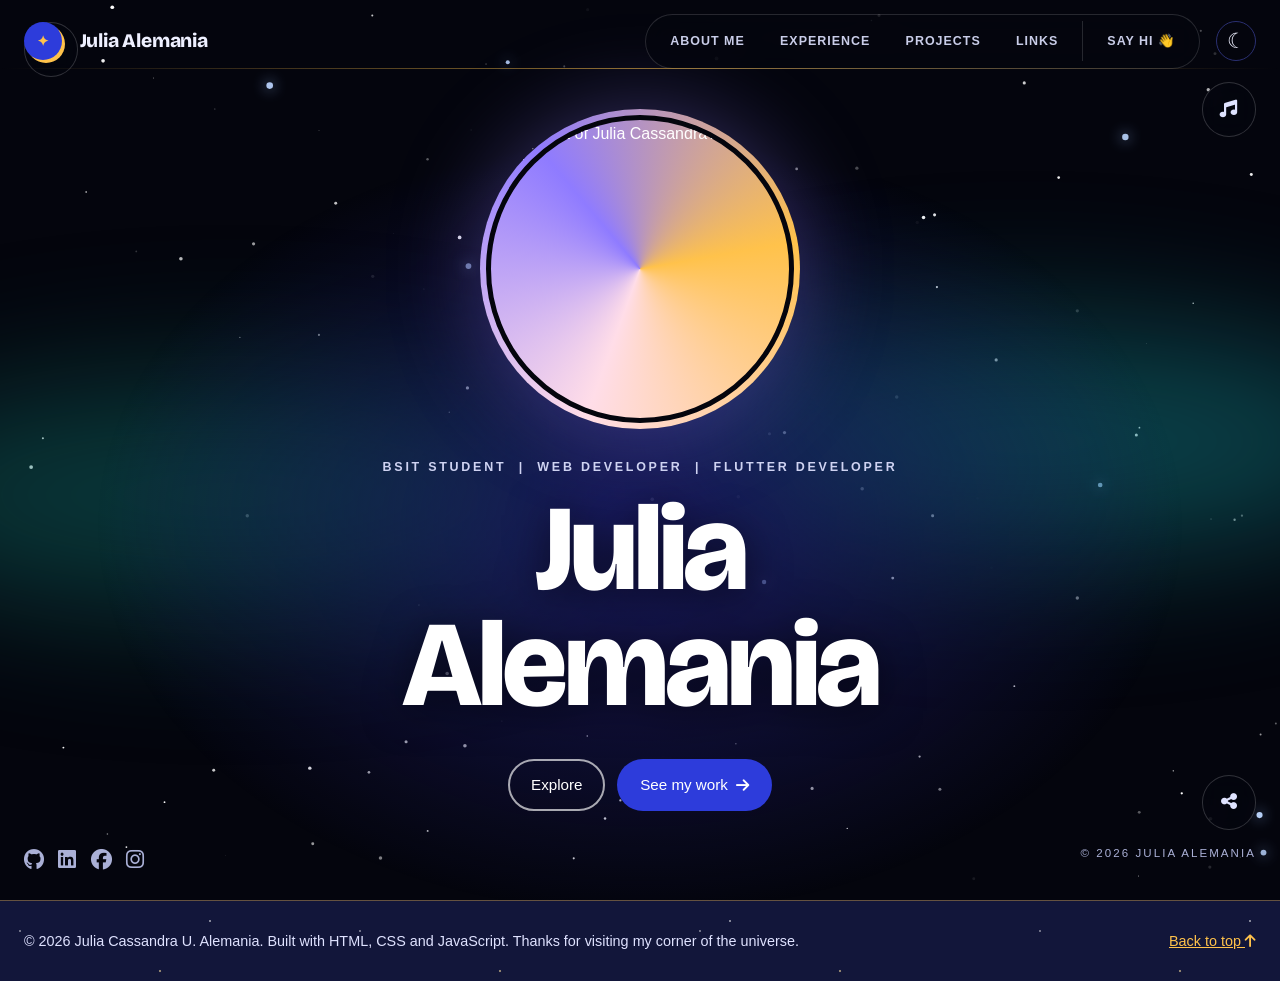
==== commit ad9a7223: "phase 2: index uses shared design system" ====
--- a/index.html
+++ b/index.html
@@ -1,167 +1,118 @@
-﻿<!DOCTYPE html>
+<!DOCTYPE html>
 <html lang="en">
 <head>
-<meta charset="UTF-8">
-<meta name="viewport" content="width=device-width, initial-scale=1">
-<title>Julia Cassandra Alemania - BSIT Student & Web Developer</title>
-<meta name="description" content="Portfolio of Julia Cassandra U. Alemania, BS Information Technology student, web and Flutter developer, Dean's Lister.">
-<link rel="icon" href="images/favicon.png">
-<link rel="preconnect" href="https://fonts.googleapis.com"><link rel="preconnect" href="https://fonts.gstatic.com" crossorigin>
-<link rel="stylesheet" href="https://fonts.googleapis.com/css2?family=Gloock&family=Montserrat:wght@400;500;600&display=swap">
-<link rel="stylesheet" href="https://cdnjs.cloudflare.com/ajax/libs/font-awesome/6.5.1/css/all.min.css" crossorigin="anonymous">
-<style>
-:root{--bg:#04050d;--ink:#f4efee;--mute:#a9a3b5;--rose:#e8b4a6;--teal:#14a3a0;--line:rgba(255,255,255,.12);--serif:'Gloock',Georgia,serif;--sans:'Montserrat',system-ui,sans-serif}
-*{box-sizing:border-box;margin:0}
-html{scroll-behavior:smooth;background:var(--bg)}
-body{font-family:var(--sans);color:var(--ink);background:var(--bg);line-height:1.65;overflow-x:hidden}
-canvas#sky{position:fixed;inset:0;width:100%;height:100%;z-index:0;pointer-events:none}
-.aurora{position:fixed;inset:0;z-index:0;pointer-events:none;overflow:hidden}
-.aurora i{position:absolute;top:42%;width:60vw;height:26vh;border-radius:50%;filter:blur(70px);opacity:.5;animation:drift 22s ease-in-out infinite alternate}
-.aurora i:nth-child(1){left:-12vw;background:#0f6b66}
-.aurora i:nth-child(2){right:-10vw;background:#117f86;top:36%;animation-delay:-8s}
-@keyframes drift{to{transform:translate(6vw,-4vh) scale(1.15)}}
-main,header,footer{position:relative;z-index:1}
-a{color:inherit}
-:focus-visible{outline:2px solid var(--rose);outline-offset:3px}
+  <meta charset="UTF-8">
+  <meta name="viewport" content="width=device-width, initial-scale=1">
+  <title>Julia Cassandra Alemania - BSIT Student &amp; Web Developer</title>
+  <meta name="description" content="Portfolio of Julia Cassandra U. Alemania, BS Information Technology student, web and Flutter developer, Dean's Lister.">
+  <meta name="author" content="Julia Cassandra U. Alemania">
+  <meta name="theme-color" content="#04050d">
+  <link rel="canonical" href="https://lcct-24-13115.github.io/final_project_portfolio/">
 
-/* hero */
-.hero{min-height:100svh;display:flex;flex-direction:column;align-items:center;justify-content:center;text-align:center;padding:90px 20px 80px}
-.photo{width:min(320px,70vw);aspect-ratio:1;border-radius:50%;padding:6px;background:conic-gradient(from 200deg,var(--rose),#7b5a74,var(--teal),var(--rose));box-shadow:0 0 90px rgba(232,180,166,.25)}
-.photo img{width:100%;height:100%;border-radius:50%;object-fit:cover;object-position:50% 22%;border:5px solid var(--bg);display:block}
-.roles{margin-top:28px;font-size:.72rem;letter-spacing:.22em;text-transform:uppercase;color:#cfc8d6}
-h1{font-family:var(--serif);font-weight:400;font-size:clamp(3.6rem,11vw,7.6rem);line-height:.92;letter-spacing:-.02em;margin-top:14px;text-shadow:0 6px 40px rgba(0,0,0,.6)}
-.cta{display:flex;gap:16px;margin-top:36px;flex-wrap:wrap;justify-content:center}
-.btn{font:600 .78rem var(--sans);letter-spacing:.16em;text-transform:uppercase;text-decoration:none;padding:17px 34px;border-radius:99px;border:1px solid var(--line);background:#0e0f17;color:var(--ink);transition:transform .2s,background .2s}
-.btn.light{background:#f1eeee;color:#0b0b12;border-color:#f1eeee}
-.btn:hover{transform:translateY(-2px)}
-.btn.light:hover{background:#fff}
+  <!-- Link preview (Facebook, Messenger, LinkedIn, X) -->
+  <meta property="og:type" content="website">
+  <meta property="og:title" content="Julia Cassandra Alemania | BSIT Student Portfolio">
+  <meta property="og:description" content="BS Information Technology student. Skills, certifications, projects, and contact details.">
+  <meta property="og:url" content="https://lcct-24-13115.github.io/final_project_portfolio/">
+  <meta property="og:image" content="https://lcct-24-13115.github.io/final_project_portfolio/images/preview.png">
+  <meta name="twitter:card" content="summary_large_image">
 
-/* chrome */
-.menu-btn{position:fixed;top:22px;left:22px;z-index:20;width:52px;height:52px;border-radius:50%;border:1px solid var(--line);background:rgba(14,15,23,.8);color:var(--ink);cursor:pointer;font-size:1rem;backdrop-filter:blur(8px)}
-.overlay{position:fixed;inset:0;z-index:15;background:transparent;display:grid;place-content:center;gap:6px;opacity:0;visibility:hidden;transition:opacity .3s,visibility .3s}
-.overlay.open{opacity:1;visibility:visible}
-.overlay a{font-family:var(--serif);font-size:clamp(2rem,7vw,3.6rem);text-decoration:none;color:var(--ink);padding:4px 0}
-.overlay a:hover{color:var(--rose)}
-.socials{position:fixed;left:22px;bottom:20px;z-index:10;display:flex;gap:18px;font-size:1.15rem}
-.socials a{color:#d7d2dd;opacity:.85}.socials a:hover{color:var(--rose);opacity:1}
-.copy{position:fixed;right:22px;bottom:22px;z-index:10;font-size:.66rem;letter-spacing:.14em;text-transform:uppercase;color:var(--mute)}
+  <link rel="icon" type="image/png" sizes="64x64" href="images/favicon.png">
+  <link rel="icon" href="images/favicon.ico" sizes="any">
 
-/* sections */
-section.s{max-width:1000px;margin:0 auto;padding:90px 24px}
-h2{font-family:var(--serif);font-weight:400;font-size:clamp(2.2rem,5vw,3.4rem);line-height:1.05;margin-bottom:28px}
-.lead{font-size:1.1rem;max-width:62ch;color:#e2dde6}
-.stats{display:flex;gap:40px;flex-wrap:wrap;margin-top:34px}
-.stats b{display:block;font-family:var(--serif);font-weight:400;font-size:2.6rem;line-height:1;color:var(--rose)}
-.stats span{font-size:.82rem;color:var(--mute)}
-.rows{list-style:none;padding:0;border-top:1px solid var(--line)}
-.rows li{display:grid;grid-template-columns:150px 1fr;gap:8px 24px;padding:20px 0;border-bottom:1px solid var(--line)}
-.rows time{color:var(--rose);font-size:.85rem;font-weight:500}
-.rows strong{font-weight:600}.rows p{color:var(--mute);font-size:.9rem}
-.proj{display:grid;gap:22px}
-.proj article{border:1px solid var(--line);border-radius:22px;padding:28px;background:rgba(14,15,23,.6);backdrop-filter:blur(6px)}
-.proj h3{font-family:var(--serif);font-weight:400;font-size:1.7rem}
-.proj .yr{color:var(--rose);font-size:.8rem}
-.proj p{color:#d3cdd9;margin:10px 0 14px;max-width:70ch}
-.tags{display:flex;flex-wrap:wrap;gap:8px;margin-bottom:16px}
-.tags span{font-size:.74rem;padding:4px 12px;border-radius:99px;background:rgba(255,255,255,.07)}
-.links a{font-size:.82rem;font-weight:600;margin-right:20px;text-decoration:none;border-bottom:1px solid var(--rose)}
-.skills{display:grid;grid-template-columns:repeat(auto-fit,minmax(260px,1fr));gap:34px}
-.skills h3{font-size:.95rem;font-weight:600;margin-bottom:8px;color:var(--rose)}
-.skills p{color:#d3cdd9;font-size:.95rem}
-.contact a.big{font-family:var(--serif);font-size:clamp(1.5rem,4.5vw,2.8rem);text-decoration:none;word-break:break-all}
-.contact a.big:hover{color:var(--rose)}
-.contact p{color:var(--mute);margin-top:14px}
-footer{padding:30px 24px 90px;text-align:center;color:var(--mute);font-size:.8rem}
-@media(max-width:640px){.rows li{grid-template-columns:1fr}.copy{display:none}.socials{left:50%;transform:translateX(-50%)}}
-@media(prefers-reduced-motion:reduce){.aurora i{animation:none}html{scroll-behavior:auto}}
+  <!-- Remember the theme before the page paints, so there is no flash -->
+  <script>
+    document.documentElement.classList.add("js");
+    try { if (sessionStorage.getItem("launched")) document.documentElement.classList.add("no-launch"); } catch (err) { /* ignore */ }
+    try {
+      var saved = localStorage.getItem("theme");
+      document.documentElement.setAttribute("data-theme", saved || "dark");
+    } catch (err) { document.documentElement.setAttribute("data-theme", "dark"); }
+  </script>
 
-.overlay{display:flex;flex-direction:column;align-items:center;justify-content:center;text-align:center;gap:clamp(8px,2.2vh,22px);overflow:hidden}
-.overlay a{position:relative;z-index:2;display:block;line-height:1;padding:0}
-.overlay a span{display:block;font-family:var(--serif);font-size:clamp(2.6rem,8.4vw,5.6rem);letter-spacing:-.01em;transition:transform .3s,color .3s}
-.overlay a small{display:block;margin-top:8px;font-size:.66rem;letter-spacing:.2em;text-transform:uppercase;color:var(--mute)}
-.overlay a:hover span,.overlay a:focus-visible span{color:var(--rose);transform:scale(1.04)}
-.close-btn{position:absolute;top:22px;right:22px;z-index:3;width:52px;height:52px;border-radius:50%;border:1px solid var(--line);background:rgba(14,15,23,.8);color:var(--ink);cursor:pointer;font-size:1.1rem}
-.shards{position:absolute;inset:0;z-index:1;pointer-events:none}
-.tile{position:absolute;background:url(images/julia.jpg) no-repeat;opacity:0;transform:translate(0,0) rotate(0) scale(.1);transition:transform .9s cubic-bezier(.2,.8,.2,1),opacity .6s;transition-delay:var(--d);animation:bob var(--t) ease-in-out infinite alternate}
-.overlay.open .tile{opacity:var(--o);transform:translate(var(--x),var(--y)) rotate(var(--r)) scale(1)}
-@keyframes bob{from{translate:0 -10px}to{translate:8px 12px}}
-.cur{position:fixed;left:0;top:0;z-index:50;width:34px;height:34px;margin:-17px 0 0 -17px;border:1px solid rgba(255,255,255,.55);border-radius:50%;pointer-events:none;opacity:0;transition:opacity .2s,width .2s,height .2s,margin .2s}
-.cur::after{content:"";position:absolute;left:50%;top:50%;width:4px;height:4px;margin:-2px;border-radius:50%;background:#fff}
-.cur.on{opacity:1}.cur.big{width:56px;height:56px;margin:-28px 0 0 -28px}
-.has-cur,.has-cur a,.has-cur button{cursor:none}
-@media(prefers-reduced-motion:reduce){.tile{animation:none;transition:none}}
-body.menu-open main{visibility:hidden}.socials,.copy{z-index:16}
-</style>
-<link rel="stylesheet" href="css/julia-style.css?v=3">
-<link rel="stylesheet" href="css/space-theme.css?v=3">
-<link rel="stylesheet" href="css/about-plus.css?v=5">
-<link rel="stylesheet" href="css/pages.css?v=3">
-<link rel="stylesheet" href="css/julia-style.css?v=3">
-<link rel="stylesheet" href="css/space-theme.css?v=3">
-<link rel="stylesheet" href="css/about-plus.css?v=5">
-<link rel="stylesheet" href="css/pages.css?v=3">
+  <!-- Display font for headings (falls back to the bundled Poppins if it cannot load) -->
+  <link rel="preconnect" href="https://fonts.googleapis.com">
+  <link rel="preconnect" href="https://fonts.gstatic.com" crossorigin>
+  <link rel="stylesheet" href="https://fonts.googleapis.com/css2?family=Bricolage+Grotesque:opsz,wght@12..96,600;12..96,800&display=swap">
+
+  <!-- Icons (Font Awesome, free CDN) -->
+  <link rel="stylesheet" href="https://cdnjs.cloudflare.com/ajax/libs/font-awesome/6.5.1/css/all.min.css" crossorigin="anonymous" referrerpolicy="no-referrer">
+
+  <!-- Shared stylesheets (same order on every page), then this page's own -->
+  <link rel="stylesheet" href="css/julia-style.css?v=3">
+  <link rel="stylesheet" href="css/space-theme.css?v=3">
+  <link rel="stylesheet" href="css/about-plus.css?v=5">
+  <link rel="stylesheet" href="css/pages.css?v=3">
   <link rel="stylesheet" href="css/orbit-ui.css?v=1">
+  <link rel="stylesheet" href="css/site.css?v=1">
+  <link rel="stylesheet" href="css/home.css?v=1">
+
+  <script src="js/julia-main.js?v=3" defer></script>
+  <script src="js/space-loader.js?v=3" defer></script>
+  <script src="js/cursor.js?v=3" defer></script>
   <script src="js/orbit-ui.js?v=1" defer></script>
 </head>
 <body>
-<canvas id="sky" aria-hidden="true"></canvas>
-<div class="aurora" aria-hidden="true"><i></i><i></i></div>
+  <!-- Launch screen: shown once per visit, removed by js/space-loader.js -->
+  <div class="launch" id="launch" role="status" aria-label="Loading portfolio">
+    <div class="launch-brand">
+      <span class="launch-mark" aria-hidden="true"><img src="images/logo-mark.svg" alt="" width="96" height="96"></span>
+      <p class="launch-name"><span class="launch-first">Julia</span> <span class="launch-last">Alemania</span></p>
+      <p class="launch-tag">BS Information Technology</p>
+    </div>
+    <div class="launch-bar" aria-hidden="true"><span class="launch-fill"></span></div>
+    <p class="launch-status">Preparing for launch <span data-launch-percent>0%</span></p>
+    <button type="button" class="launch-skip">Skip</button>
+  </div>
 
-<button class="menu-btn" id="menuBtn" aria-label="Open menu" aria-expanded="false"><i class="fa-solid fa-ellipsis" aria-hidden="true"></i></button>
-<nav class="overlay" id="overlay" aria-label="Main" aria-hidden="true">
-  <div class="shards" id="shards" aria-hidden="true"></div>
-  <button class="close-btn" id="closeBtn" type="button" aria-label="Close menu"><i class="fa-solid fa-xmark" aria-hidden="true"></i></button>
-  <a href="about.html"><span>About Me</span><small>Who I am and how I work</small></a>
-  <a href="experience.html"><span>Experience</span><small>Training, events and milestones</small></a>
-  <a href="projects.html"><span>Projects</span><small>Things I've designed and built</small></a>
-  <a href="contact.html"><span>Contact Me</span><small>Got a project in mind? Say hello</small></a>
-  <a href="links.html"><span>Quick Links</span><small>All my links and channels in one place</small></a>
-</nav>
+  <div class="scroll-progress" aria-hidden="true"><span></span></div>
+  <a class="skip-link" href="#main">Skip to main content</a>
 
-<main id="top">
-  <section class="hero">
-    <div class="photo"><img src="images/julia.jpg" alt="Portrait of Julia Cassandra Alemania" width="700" height="700"></div>
-    <p class="roles">BSIT Student &nbsp;|&nbsp; Web Developer &nbsp;|&nbsp; Flutter Developer</p>
-    <h1>Julia<br>Alemania</h1>
-    <div class="cta"><button class="btn" type="button" id="exploreBtn">Explore</button><a class="btn light" href="projects.html">See my work <i class="fa-solid fa-arrow-right" aria-hidden="true"></i></a></div>
-  </section>
+  <header class="site-header" id="top">
+    <div class="header-inner">
+      <a class="brand" href="index.html" aria-label="Julia Cassandra Alemania, back to the top">Julia Alemania</a>
 
-</main>
+      <button class="icon-btn nav-toggle" id="navToggle" type="button" aria-expanded="false" aria-controls="siteNav" aria-label="Open menu">
+        <span class="glyph" aria-hidden="true">&#9776;</span>
+      </button>
 
-<div class="socials">
-  <a href="https://www.linkedin.com/in/julia-cassandra-alemania-911831444" target="_blank" rel="noopener" aria-label="LinkedIn"><i class="fa-brands fa-linkedin"></i></a>
-  <a href="https://github.com/lcct-24-13115" target="_blank" rel="noopener" aria-label="GitHub"><i class="fa-brands fa-github"></i></a>
-  <a href="https://www.instagram.com/makethoiu_" target="_blank" rel="noopener" aria-label="Instagram"><i class="fa-brands fa-instagram"></i></a>
-  <a href="https://www.facebook.com/JCUA24" target="_blank" rel="noopener" aria-label="Facebook"><i class="fa-brands fa-facebook"></i></a>
-</div>
-<div class="cur" id="cur" aria-hidden="true"></div>
-<div class="copy">&copy; 2026 Julia Alemania</div>
+      <nav class="site-nav" id="siteNav" aria-label="Main navigation">
+        <ul>
+          <li><a href="about.html">About Me</a></li>
+          <li><a href="experience.html">Experience</a></li>
+          <li><a href="projects.html">Projects</a></li>
+          <li><a href="links.html">Links</a></li>
+          <li class="nav-cta"><a href="contact.html">Say hi &#128075;</a></li>
+        </ul>
+      </nav>
 
-<script>
-const btn=document.getElementById('menuBtn'),ov=document.getElementById('overlay');
-function setMenu(o){document.body.classList.toggle('menu-open',o);ov.classList.toggle('open',o);ov.setAttribute('aria-hidden',!o);btn.setAttribute('aria-expanded',o);if(o)document.getElementById('closeBtn').focus()}
-btn.onclick=()=>setMenu(!ov.classList.contains('open'));
-document.getElementById('exploreBtn').onclick=()=>setMenu(true);
-document.getElementById('closeBtn').onclick=()=>setMenu(false);
-ov.querySelectorAll('a').forEach(a=>a.onclick=()=>setMenu(false));
-addEventListener('keydown',e=>{if(e.key==='Escape')setMenu(false)});
+      <button class="icon-btn fs-toggle" id="fsToggle" type="button" aria-label="Enter full screen" title="Enter full screen" hidden>
+        <svg viewBox="0 0 24 24" width="20" height="20" fill="none" stroke="currentColor" stroke-width="2" stroke-linecap="round" stroke-linejoin="round" aria-hidden="true"><path d="M8 3H3v5M16 3h5v5M8 21H3v-5M16 21h5v-5"/></svg>
+      </button>
 
-/* floating photo pieces behind the menu */
-const sh=document.getElementById('shards');
-for(let i=0;i<26;i++){const t=document.createElement('i'),s=60+Math.random()*90,a=Math.random()*6.28,r=Math.random()*230+30;
-t.className='tile';t.style.cssText=`left:50%;top:46%;width:${s}px;height:${s}px;background-size:${300+Math.random()*300}%;background-position:${Math.random()*100}% ${Math.random()*80}%;--x:${Math.cos(a)*r*1.35-s/2}px;--y:${Math.sin(a)*r*1.5-s/2}px;--r:${Math.random()*180-90}deg;--o:${.1+Math.random()*.2};--d:${(i*.025).toFixed(2)}s;--t:${6+Math.random()*6}s`;sh.appendChild(t)}
+      <button class="icon-btn theme-toggle" id="themeToggle" type="button" aria-label="Switch to dark mode" title="Switch to dark mode">
+        <span class="glyph" aria-hidden="true">&#9790;</span>
+      </button>
+    </div>
+  </header>
 
-/* cursor ring */
-if(matchMedia('(pointer:fine)').matches){const cur=document.getElementById('cur');let mx=0,my=0,cx=0,cy=0;
-addEventListener('mousemove',e=>{mx=e.clientX;my=e.clientY;cur.classList.add('on');document.body.classList.add('has-cur');cur.classList.toggle('big',!!e.target.closest('a,button'))});
-document.addEventListener('mouseleave',()=>cur.classList.remove('on'));
-(function f(){cx+=(mx-cx)*.18;cy+=(my-cy)*.18;cur.style.transform=`translate(${cx}px,${cy}px)`;requestAnimationFrame(f)})()}
+  <main id="main">
+    <section class="landing" aria-labelledby="landing-title">
+      <div class="landing-photo"><img src="images/julia.jpg" alt="Portrait of Julia Cassandra Alemania" width="700" height="700"></div>
+      <p class="landing-roles">BSIT Student &nbsp;|&nbsp; Web Developer &nbsp;|&nbsp; Flutter Developer</p>
+      <h1 id="landing-title">Julia<br>Alemania</h1>
+      <div class="btn-row landing-cta">
+        <a class="btn btn-ghost" href="about.html">Explore</a>
+        <a class="btn btn-primary" href="projects.html">See my work <i class="fa-solid fa-arrow-right" aria-hidden="true"></i></a>
+      </div>
+    </section>
+  </main>
 
-const c=document.getElementById('sky'),x=c.getContext('2d');let W,H,stars=[];
-const still=matchMedia('(prefers-reduced-motion:reduce)').matches;
-function size(){W=c.width=innerWidth;H=c.height=innerHeight;stars=Array.from({length:Math.round(W*H/9000)},()=>({x:Math.random()*W,y:Math.random()*H,r:Math.random()*1.6+.3,p:Math.random()*6.28,s:Math.random()*.02+.005,g:Math.random()<.08}))}
-function draw(){x.clearRect(0,0,W,H);for(const s of stars){s.p+=s.s;const a=.45+.55*Math.sin(s.p);x.globalAlpha=a;x.fillStyle=s.g?'#bcd6ff':'#fff';if(s.g){x.shadowColor='#9cc4ff';x.shadowBlur=14}else x.shadowBlur=0;x.beginPath();x.arc(s.x,s.y,s.g?s.r+1.6:s.r,0,6.28);x.fill()}x.globalAlpha=1;if(!still)requestAnimationFrame(draw)}
-addEventListener('resize',size);size();draw();
-</script>
+  <footer class="site-footer">
+    <div class="container footer-inner">
+      <p>&copy; <span id="year">2026</span> Julia Cassandra U. Alemania. Built with HTML, CSS and JavaScript. Thanks for visiting my corner of the universe.</p>
+      <a href="#top">Back to top <i class="fa-solid fa-arrow-up" aria-hidden="true"></i></a>
+    </div>
+  </footer>
 </body>
 </html>
--- a/css/site.css
+++ b/css/site.css
@@ -0,0 +1,524 @@
+/* ==========================================================
+   site.css | Shared design system for Julia Alemania's portfolio
+   Phase 1: this file is NEW and not linked anywhere yet.
+   Later phases link it on every page, AFTER the older files:
+     julia-style.css > space-theme.css > about-plus.css > pages.css
+     > (page css) > orbit-ui.css > site.css
+   Every value below was taken from those files. See
+   docs/STYLE-GUIDE.md for where each token came from.
+
+   Sections
+   1. Tokens (light / dark)
+   2. Base
+   3. Layout (container, section, section-head)
+   4. Header and navigation
+   5. Buttons, chips, cards
+   6. Footer
+   7. Responsive and reduced motion
+   ========================================================== */
+
+/* ---------- 1. Tokens ---------- */
+:root {
+  /* Brand palette (julia-style.css) */
+  --brand: #2d3cdb;
+  --brand-deep: #1a22a0;
+  --on-brand: #ffffff;
+  --ink: #12163a;
+  --blush: #ffdde8;
+  --sun: #ffc24b;
+
+  /* Surfaces and text, light */
+  --bg: #f8f7fc;
+  --bg-alt: #eeedfa;
+  --surface: #ffffff;
+  --text: #14173a;
+  --text-muted: #4d5278;
+  --border: #d9d8ee;
+  --chip-bg: #e4e6ff;
+  --chip-text: #1d2693;
+  --link: #2d3cdb;
+  --focus: #2d3cdb;
+  --tint-1: #e4e6ff;
+  --tint-2: #ffdde8;
+  --tint-3: #ffefc9;
+  --tint-ink: #14173a;
+
+  /* Space accents (space-theme.css, about-plus.css, orbit-ui.css) */
+  --nebula-violet: #8f7bff;
+  --nebula-rose: #ff8ac0;
+  --nebula-cyan: #7ff0ff;
+  --space-deep: #04050d;
+  --space-panel: #05060f;
+  --glow-brand: rgba(45, 60, 219, 0.22);
+  --glow-sun: rgba(255, 194, 75, 0.25);
+  --glass: 82%; /* use as color-mix(in srgb, var(--surface) var(--glass), transparent) */
+
+  /* Type */
+  --font-display: "Bricolage Grotesque", "Poppins", "Segoe UI", Roboto, Arial, sans-serif;
+  --font-body: "Poppins", "Segoe UI", Roboto, Arial, sans-serif;
+  --display: var(--font-display); /* old name, kept so old CSS keeps working */
+  --fs-sm: 0.88rem;
+  --fs-base: 1rem;
+  --fs-lead: 1.15rem;
+  --fs-h3: 1.35rem;
+  --fs-h2: clamp(2.1rem, 5vw, 3.4rem);
+  --fs-h1: clamp(2.3rem, 5.4vw, 5.2rem);
+
+  /* Spacing scale */
+  --space-1: 0.25rem;
+  --space-2: 0.5rem;
+  --space-3: 0.75rem;
+  --space-4: 1rem;
+  --space-5: 1.5rem;
+  --space-6: 2.5rem;
+  --space-7: 5.5rem; /* section padding */
+
+  /* Shape and layout */
+  --radius: 18px; /* cards (old name kept) */
+  --radius-sm: 8px;
+  --radius-pill: 999px;
+  --shadow: 0 1px 0 rgba(18, 22, 58, 0.04);
+  --header-h: 68px;
+  --wide: 1500px;
+  --narrow: 960px;
+}
+
+/* Dark values: visitor picked dark, or system is dark and nothing picked yet */
+:root[data-theme="dark"] {
+  --bg: #04050d;
+  --bg-alt: #0a0c22;
+  --surface: #181c45;
+  --text: #eef0ff;
+  --text-muted: #aeb3dc;
+  --border: #2b3072;
+  --chip-bg: #262c6e;
+  --chip-text: #dadeff;
+  --link: #9aa6ff;
+  --focus: #ffc24b;
+  --tint-1: #262c6e;
+  --tint-2: #4a2340;
+  --tint-3: #4a3a14;
+  --tint-ink: #f4f5ff;
+  color-scheme: dark;
+}
+@media (prefers-color-scheme: dark) {
+  :root:not([data-theme="light"]) {
+    --bg: #04050d;
+    --bg-alt: #0a0c22;
+    --surface: #181c45;
+    --text: #eef0ff;
+    --text-muted: #aeb3dc;
+    --border: #2b3072;
+    --chip-bg: #262c6e;
+    --chip-text: #dadeff;
+    --link: #9aa6ff;
+    --focus: #ffc24b;
+    --tint-1: #262c6e;
+    --tint-2: #4a2340;
+    --tint-3: #4a3a14;
+    --tint-ink: #f4f5ff;
+    color-scheme: dark;
+  }
+}
+
+/* ---------- 2. Base ---------- */
+*,
+*::before,
+*::after {
+  box-sizing: border-box;
+}
+html {
+  scroll-behavior: smooth;
+  scroll-padding-top: calc(var(--header-h) + 8px);
+}
+body {
+  margin: 0;
+  font-family: var(--font-body);
+  font-size: var(--fs-base);
+  line-height: 1.7;
+  color: var(--text);
+  background: var(--bg);
+  transition: background 0.3s ease, color 0.3s ease;
+}
+img {
+  max-width: 100%;
+  height: auto;
+  display: block;
+}
+a {
+  color: var(--link);
+}
+h1,
+h2,
+h3,
+h4 {
+  font-family: var(--font-display);
+  line-height: 1.2;
+  margin: 0 0 var(--space-2);
+  letter-spacing: -0.01em;
+}
+p {
+  margin: 0 0 0.9rem;
+}
+ul,
+ol {
+  margin: 0;
+  padding: 0;
+  list-style: none;
+}
+:focus-visible {
+  outline: 3px solid var(--focus);
+  outline-offset: 3px;
+}
+.sr-only {
+  position: absolute;
+  width: 1px;
+  height: 1px;
+  overflow: hidden;
+  clip: rect(0 0 0 0);
+  white-space: nowrap;
+}
+.skip-link {
+  position: absolute;
+  left: 0.5rem;
+  top: -4rem;
+  background: #fff;
+  color: #000;
+  padding: 0.6rem 1rem;
+  border-radius: var(--radius-sm);
+  z-index: 200;
+}
+.skip-link:focus {
+  top: 0.5rem;
+}
+
+/* ---------- 3. Layout ---------- */
+.container {
+  width: min(var(--wide), 100% - 3rem);
+  margin-inline: auto;
+}
+.container.narrow {
+  width: min(var(--narrow), 100% - 3rem);
+}
+.section {
+  padding: var(--space-7) 0;
+}
+.section.alt {
+  background: var(--bg-alt);
+}
+:root[data-theme="dark"] .section.alt {
+  background: rgba(18, 22, 56, 0.72);
+}
+@media (prefers-color-scheme: dark) {
+  :root:not([data-theme="light"]) .section.alt {
+    background: rgba(18, 22, 56, 0.72);
+  }
+}
+.page-top {
+  padding-top: calc(var(--header-h) + 2rem);
+}
+.section-head {
+  margin-bottom: var(--space-6);
+}
+.section-head h2 {
+  font-size: var(--fs-h2);
+  font-weight: 800;
+  letter-spacing: -0.025em;
+  margin: 0;
+}
+.section-head h2::after {
+  content: "";
+  display: block;
+  width: 96px;
+  height: 6px;
+  border-radius: 7px;
+  margin-top: 0.7rem;
+  background: linear-gradient(90deg, var(--sun), var(--nebula-rose), #7b8cff);
+  box-shadow: 0 0 14px rgba(255, 194, 75, 0.5);
+}
+.eyebrow {
+  margin: 0 0 0.4rem;
+  font-size: 0.8rem;
+  font-weight: 700;
+  letter-spacing: 0.2em;
+  text-transform: uppercase;
+  color: var(--link);
+}
+.grid {
+  display: grid;
+  gap: 1.25rem;
+}
+.grid-2 {
+  grid-template-columns: repeat(2, 1fr);
+}
+.grid-3 {
+  grid-template-columns: repeat(auto-fill, minmax(290px, 1fr));
+}
+
+/* ---------- 4. Header and navigation ---------- */
+.site-header {
+  position: sticky;
+  top: 0;
+  z-index: 100;
+  height: var(--header-h);
+  color: var(--text);
+  background: color-mix(in srgb, var(--bg) 88%, transparent);
+  -webkit-backdrop-filter: blur(12px);
+  backdrop-filter: blur(12px);
+  border-bottom: 1px solid var(--border);
+}
+.header-inner {
+  height: 100%;
+  width: min(var(--wide), 100% - 3rem);
+  margin-inline: auto;
+  display: flex;
+  align-items: center;
+  gap: var(--space-3);
+}
+.brand {
+  display: inline-flex;
+  align-items: center;
+  gap: 0.65rem;
+  margin-right: auto;
+  color: var(--text);
+  font-family: var(--font-display);
+  font-weight: 800;
+  font-size: 1.2rem;
+  letter-spacing: -0.01em;
+  text-decoration: none;
+}
+.brand::before {
+  content: "\2726";
+  color: var(--sun);
+}
+/* Pill styling for the nav list and links. On desktop (861px and up) orbit-ui.css
+   owns this look (dark pill, small uppercase links), so site.css only styles the
+   narrower screens until the two files are merged in Phase 5. */
+@media (max-width: 860px) {
+  .site-nav ul {
+    display: flex;
+    align-items: center;
+    gap: 0.15rem;
+    padding: 0.3rem;
+    border: 1px solid var(--border);
+    border-radius: var(--radius-pill);
+    background: color-mix(in srgb, var(--surface) 85%, transparent);
+    backdrop-filter: blur(10px);
+  }
+  .site-nav a {
+    display: block;
+    padding: 0.5rem 0.9rem;
+    border-radius: var(--radius-pill);
+    color: var(--text);
+    font-weight: 600;
+    font-size: 0.95rem;
+    letter-spacing: 0.04em;
+    text-decoration: none;
+    transition: background 0.2s, color 0.2s;
+  }
+}
+@media (max-width: 860px) {
+  .site-nav a:hover {
+    background: var(--chip-bg);
+  }
+  .site-nav a[aria-current="page"],
+  .site-nav a.active {
+    background: var(--brand);
+    color: var(--on-brand);
+  }
+  .site-nav .nav-cta a {
+    border: 1px solid var(--sun);
+    color: var(--link);
+  }
+  .site-nav .nav-cta a[aria-current="page"] {
+    color: var(--on-brand);
+  }
+}
+.icon-btn {
+  flex-shrink: 0;
+  width: 40px;
+  height: 40px;
+  display: inline-grid;
+  place-items: center;
+  border: 1.5px solid var(--border);
+  border-radius: 50%;
+  background: transparent;
+  color: inherit;
+  font-size: 1.1rem;
+  cursor: pointer;
+  transition: background 0.2s;
+}
+.icon-btn:hover {
+  background: var(--chip-bg);
+}
+.nav-toggle {
+  display: none;
+}
+
+/* ---------- 5. Buttons, chips, cards ---------- */
+.btn-row {
+  display: flex;
+  flex-wrap: wrap;
+  gap: var(--space-3);
+}
+.btn {
+  display: inline-flex;
+  align-items: center;
+  gap: 0.5rem;
+  padding: 0.7rem 1.3rem;
+  border: 2px solid transparent;
+  border-radius: var(--radius-pill);
+  font: inherit;
+  font-weight: 500;
+  font-size: 0.95rem;
+  text-decoration: none;
+  cursor: pointer;
+  transition: background 0.2s, color 0.2s, border-color 0.2s, box-shadow 0.2s, transform 0.2s;
+}
+.btn-primary {
+  background: var(--brand);
+  color: var(--on-brand);
+}
+.btn-primary:hover {
+  background: var(--brand-deep);
+  box-shadow: 0 0 0 4px rgba(45, 60, 219, 0.25), 0 8px 22px rgba(45, 60, 219, 0.4);
+}
+.btn-ghost {
+  background: transparent;
+  color: #fff;
+  border-color: rgba(255, 255, 255, 0.65);
+}
+.btn-ghost:hover {
+  background: #fff;
+  color: var(--brand-deep);
+  box-shadow: 0 0 18px rgba(255, 255, 255, 0.35);
+}
+.btn-outline {
+  background: transparent;
+  color: var(--link);
+  border-color: var(--link);
+}
+.btn-outline:hover {
+  background: var(--link);
+  color: var(--bg);
+}
+.chips {
+  display: flex;
+  flex-wrap: wrap;
+  gap: var(--space-2);
+}
+.chips li {
+  padding: 0.3rem 0.9rem;
+  border-radius: var(--radius-pill);
+  background: var(--chip-bg);
+  color: var(--chip-text);
+  font-size: var(--fs-sm);
+}
+.chips.small li {
+  padding: 0.2rem 0.7rem;
+  font-size: 0.78rem;
+}
+.card {
+  padding: var(--space-5);
+  border: 1px solid var(--border);
+  border-radius: var(--radius);
+  background: color-mix(in srgb, var(--surface) var(--glass), transparent);
+  -webkit-backdrop-filter: blur(6px);
+  backdrop-filter: blur(6px);
+  box-shadow: var(--shadow);
+  transition: border-color 0.25s, background 0.3s, transform 0.25s, box-shadow 0.25s;
+}
+.card:hover {
+  transform: translateY(-4px);
+  border-color: var(--link);
+  box-shadow: 0 14px 34px var(--glow-brand), 0 0 0 1px var(--glow-sun);
+}
+@media (hover: none) {
+  .card:hover {
+    transform: none;
+  }
+}
+
+/* ---------- 6. Footer ---------- */
+.site-footer {
+  padding: 1.75rem 0;
+  background-color: var(--ink);
+  color: #dfe2ff;
+  font-size: 0.9rem;
+  border-top: 1px solid rgba(255, 194, 75, 0.35);
+}
+.footer-inner {
+  display: flex;
+  flex-wrap: wrap;
+  justify-content: space-between;
+  gap: var(--space-3);
+}
+.footer-inner p {
+  margin: 0;
+}
+.footer-inner a {
+  color: var(--sun);
+}
+
+/* ---------- 7. Responsive and reduced motion ---------- */
+@media (min-width: 1700px) {
+  html {
+    font-size: 112.5%;
+  }
+  :root {
+    --wide: 1700px;
+  }
+}
+@media (max-width: 900px) {
+  .grid-3 {
+    grid-template-columns: repeat(2, 1fr);
+  }
+}
+/* Mobile: nav becomes a drop-down panel (same 760px break as julia-style.css) */
+@media (max-width: 760px) {
+  .grid-2,
+  .grid-3 {
+    grid-template-columns: 1fr;
+  }
+  .nav-toggle {
+    display: inline-grid;
+    order: 3;
+  }
+  .theme-toggle {
+    order: 2;
+  }
+  .site-nav {
+    position: absolute;
+    top: var(--header-h);
+    left: 0;
+    right: 0;
+    max-height: 0;
+    overflow: hidden;
+    background: var(--bg);
+    border-bottom: 1px solid var(--border);
+    transition: max-height 0.3s ease;
+  }
+  .site-nav.open {
+    max-height: 420px;
+  }
+  .site-nav ul {
+    flex-direction: column;
+    align-items: stretch;
+    padding: 0.75rem 1.5rem 1rem;
+    border: 0;
+    border-radius: 0;
+    background: transparent;
+  }
+}
+@media (prefers-reduced-motion: reduce) {
+  html {
+    scroll-behavior: auto;
+  }
+  *,
+  *::before,
+  *::after {
+    animation-duration: 0.01ms !important;
+    animation-iteration-count: 1 !important;
+    transition-duration: 0.01ms !important;
+  }
+}
--- a/css/home.css
+++ b/css/home.css
@@ -0,0 +1,84 @@
+/* ==========================================================
+   home.css | Styles for the landing section of index.html only.
+   Everything else (header, footer, buttons, fonts, colors) comes
+   from site.css and the shared files. Load order on index.html:
+   julia-style > space-theme > about-plus > pages > orbit-ui > site > home
+   ========================================================== */
+
+.landing {
+  position: relative;
+  min-height: calc(100vh - var(--header-h));
+  min-height: calc(100svh - var(--header-h));
+  display: flex;
+  flex-direction: column;
+  align-items: center;
+  justify-content: center;
+  text-align: center;
+  padding: 2rem 1.25rem 5rem;
+  color: #fff;
+  background: radial-gradient(ellipse at 50% 55%, rgba(27, 26, 99, 0.9) 0, transparent 60%);
+}
+/* In light mode the animated sky is hidden, so the landing brings its own dark space. */
+:root[data-theme="light"] .landing {
+  background: radial-gradient(ellipse at 50% 55%, #1b1a63 0, transparent 60%), #05061a;
+}
+:root[data-theme="light"] .landing::before {
+  content: "";
+  position: absolute;
+  inset: 0;
+  background-image: var(--stars);
+  background-size: var(--stars-size);
+  opacity: 0.8;
+  pointer-events: none;
+}
+.landing > * {
+  position: relative;
+}
+
+.landing-photo {
+  width: min(320px, 70vw);
+  aspect-ratio: 1;
+  padding: 6px;
+  border-radius: 50%;
+  background: conic-gradient(from 200deg, var(--blush), var(--nebula-violet), var(--sun), var(--blush));
+  box-shadow: 0 0 90px rgba(143, 123, 255, 0.35);
+}
+.landing-photo img {
+  width: 100%;
+  height: 100%;
+  display: block;
+  border-radius: 50%;
+  border: 5px solid var(--space-deep);
+  object-fit: cover;
+  object-position: 50% 22%;
+}
+.landing-roles {
+  margin: 1.75rem 0 0;
+  font-size: 0.78rem;
+  font-weight: 600;
+  letter-spacing: 0.22em;
+  text-transform: uppercase;
+  color: #cfd3f2;
+}
+.landing h1 {
+  margin: 0.9rem 0 0;
+  font-size: clamp(3.6rem, 11vw, 7.6rem);
+  font-weight: 800;
+  line-height: 0.95;
+  letter-spacing: -0.03em;
+  text-shadow: 0 6px 40px rgba(0, 0, 0, 0.6);
+}
+.landing-cta {
+  justify-content: center;
+  margin-top: 2.25rem;
+}
+
+@media (max-width: 640px) {
+  .landing {
+    padding-bottom: 4rem;
+  }
+  .landing-roles {
+    letter-spacing: 0.14em;
+    line-height: 1.9;
+  }
+}
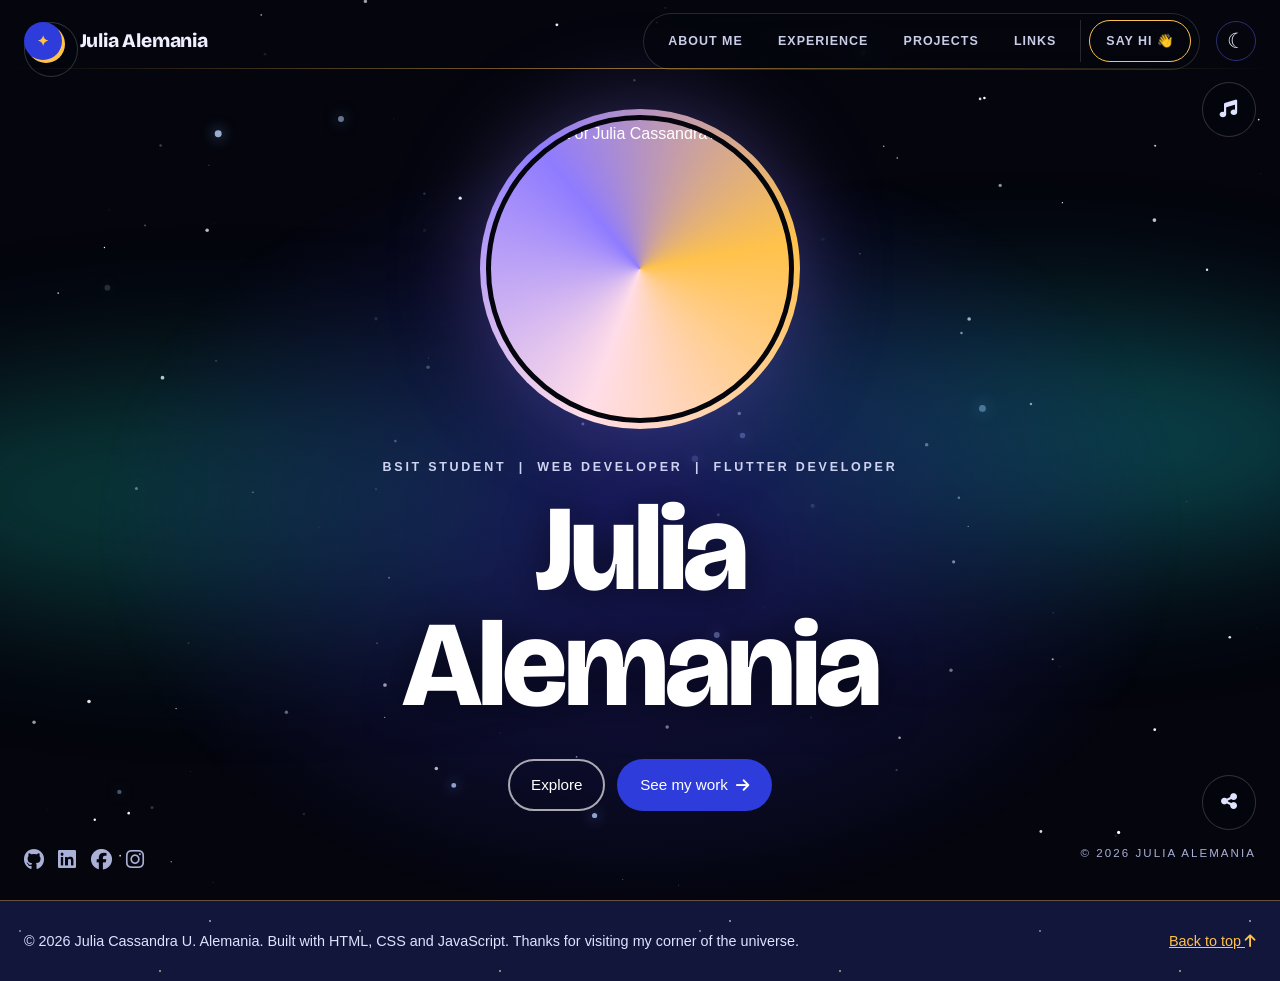
==== commit ec2952b7: "Point canonical, og tags and visible URL to the live portfolio site" ====
--- a/index.html
+++ b/index.html
@@ -7,14 +7,14 @@
   <meta name="description" content="Portfolio of Julia Cassandra U. Alemania, BS Information Technology student, web and Flutter developer, Dean's Lister.">
   <meta name="author" content="Julia Cassandra U. Alemania">
   <meta name="theme-color" content="#04050d">
-  <link rel="canonical" href="https://lcct-24-13115.github.io/final_project_portfolio/">
+  <link rel="canonical" href="https://lialmn24.github.io/portfolio/">
 
   <!-- Link preview (Facebook, Messenger, LinkedIn, X) -->
   <meta property="og:type" content="website">
   <meta property="og:title" content="Julia Cassandra Alemania | BSIT Student Portfolio">
   <meta property="og:description" content="BS Information Technology student. Skills, certifications, projects, and contact details.">
-  <meta property="og:url" content="https://lcct-24-13115.github.io/final_project_portfolio/">
-  <meta property="og:image" content="https://lcct-24-13115.github.io/final_project_portfolio/images/preview.png">
+  <meta property="og:url" content="https://lialmn24.github.io/portfolio/">
+  <meta property="og:image" content="https://lialmn24.github.io/portfolio/images/preview.png">
   <meta name="twitter:card" content="summary_large_image">
 
   <link rel="icon" type="image/png" sizes="64x64" href="images/favicon.png">
--- a/css/julia-style.css
+++ b/css/julia-style.css
@@ -567,14 +567,14 @@
 .section-head {
   margin-bottom: 2.5rem;
 }
-.section-head h2 {
+.section-head :is(h1, h2) {
   font-size: clamp(2.1rem, 5vw, 3.4rem);
   font-weight: 800;
   letter-spacing: -0.025em;
   margin: 0;
 }
 /* Short sun-colored bar under every section title */
-.section-head h2::after {
+.section-head :is(h1, h2)::after {
   content: "";
   display: block;
   width: 72px;
--- a/css/space-theme.css
+++ b/css/space-theme.css
@@ -359,7 +359,7 @@
 }
 
 /* ---------- Section titles ---------- */
-.section-head h2::after {
+.section-head :is(h1, h2)::after {
   width: 96px;
   height: 6px;
   background: linear-gradient(90deg, var(--sun), #ff8ac0, #7b8cff);
--- a/css/about-plus.css
+++ b/css/about-plus.css
@@ -0,0 +1,226 @@
+/* About page extras: story steps, "What I do" crafts, liftoff CTA. Delete the <link> in index.html to remove. */
+.story-steps{list-style:none;margin:2rem 0 0;padding:0;display:grid;gap:var(--space-4);grid-template-columns:repeat(3,1fr);counter-reset:s}
+.story-steps li{position:relative;background:var(--surface);border:1px solid var(--border);border-radius:var(--radius);padding:var(--space-5) var(--space-5) var(--space-5) var(--space-5);overflow:hidden}
+.story-steps li::before{counter-increment:s;content:"0" counter(s);position:absolute;right:1rem;top:.2rem;font:800 3.6rem/1 var(--font-display);color:var(--brand);opacity:.12}
+.story-steps h2{font-size:1em;margin:0 0 var(--space-2);font-family:var(--font-display);color:var(--link)}
+.story-steps p{margin:0;color:var(--text-muted);line-height:1.65}
+.crafts{display:grid;gap:var(--space-4);grid-template-columns:repeat(3,1fr);margin:var(--space-4) 0 2rem;padding:0;list-style:none}
+.craft{background:var(--surface);border:1px solid var(--border);border-radius:var(--radius);padding:var(--space-5);transition:transform .25s,border-color .25s}
+.craft:hover{transform:translateY(-4px);border-color:var(--brand)}
+.craft-num{font:800 .85rem var(--font-display);letter-spacing:.14em;color:var(--link)}
+.craft h3{margin:.4rem 0 var(--space-2);font-family:var(--font-display);font-size:1.2rem}
+.craft p{margin:0 0 var(--space-4);color:var(--text-muted);line-height:1.6}
+.craft .chips{margin:0}
+.liftoff{text-align:center;padding:clamp(2.5rem,6vw,4.5rem) var(--space-5);border-radius:calc(var(--radius)*1.5);color:#fff;background:radial-gradient(circle at 20% 0,#4a3fd6 0,transparent 55%),radial-gradient(circle at 85% 100%,#b02f8f 0,transparent 50%),#10143f;position:relative;overflow:hidden}
+.liftoff::before{content:"";position:absolute;inset:0;background-image:var(--stars);background-size:var(--stars-size);opacity:.7;pointer-events:none}
+.liftoff>*{position:relative}
+.liftoff .eyebrow{color:#ffd88a}
+.liftoff h2{font-family:var(--font-display);font-size:clamp(1.8rem,4vw,2.8rem);margin:.4rem 0 var(--space-5);color:#fff}
+.liftoff .btn-row{justify-content:center}
+@media(max-width:860px){.story-steps,.crafts{grid-template-columns:1fr}}
+
+/* ---------- Crew pass + story timeline ---------- */
+.crew{display:grid;grid-template-columns:minmax(280px,420px) 1fr;gap:clamp(2rem,6vw,5rem);align-items:center;margin:var(--space-4) 0 3rem}
+.pass-wrap{position:relative;display:grid;justify-items:center;padding-top:110px;perspective:900px}
+.lanyard{position:absolute;top:0;left:50%;width:34px;height:150px;margin-left:-17px;background:linear-gradient(180deg,transparent,#6f7dff 45%,var(--nebula-cyan));border-radius:4px;opacity:.85}
+.crew-pass{position:relative;width:100%;max-width:360px;padding:1.4rem;border-radius:26px;color:#fff;background:radial-gradient(circle at 20% 0,#4a3fb8 0,transparent 55%),linear-gradient(160deg,#171a4a,#080a24);border:1px solid color-mix(in srgb,var(--nebula-violet) 45%,transparent);box-shadow:0 30px 60px rgba(8,10,36,.55),inset 0 0 40px color-mix(in srgb,var(--nebula-cyan) 6%,transparent);transform:rotate(-2deg);transition:transform .15s ease-out;transform-style:preserve-3d;overflow:hidden}
+.crew-pass::before{content:"";position:absolute;inset:0;background-image:var(--stars);background-size:var(--stars-size);opacity:.5;pointer-events:none}
+.crew-pass>*{position:relative}
+.pass-slot{width:70px;height:10px;margin:0 auto 1.1rem;border-radius:var(--radius-pill);background:#05061a;box-shadow:inset 0 1px 3px #000}
+.pass-top{display:flex;align-items:center;gap:.8rem}
+.chip{width:46px;height:34px;border-radius:7px;background:linear-gradient(135deg,#ffe3a3,#c8952f)}
+.pass-top small{display:block;font-size:.65rem;letter-spacing:.25em;color:#7fb7ff;font-weight:700}
+.pass-top code{font-size:.85rem;color:#dfe4ff}
+.holo{margin-left:auto;width:38px;height:38px;border-radius:50%;background:conic-gradient(#ff7ad9,var(--sun),var(--nebula-cyan),var(--nebula-violet),#ff7ad9);animation:spin 8s linear infinite}
+.pass-hello{margin:1.4rem 0 .2rem;text-align:center;font:600 .85rem ui-monospace,Consolas,monospace;color:var(--nebula-cyan)}
+.pass-hello::after{content:"";display:inline-block;width:8px;height:1em;margin-left:4px;vertical-align:-2px;background:var(--nebula-cyan);animation:blink 1s steps(2) infinite}
+@keyframes blink{50%{opacity:0}}
+.pass-hi{margin:0;text-align:center;color:#c9d0ff}
+.pass-name{margin:.2rem 0 var(--space-4);text-align:center;font:800 clamp(2rem,4.5vw,2.8rem)/1 var(--font-display);letter-spacing:-.02em;background:linear-gradient(90deg,#fff,#9be8c8);-webkit-background-clip:text;background-clip:text;color:transparent}
+.pass-role{display:block;width:max-content;max-width:100%;margin:0 auto 1.1rem;padding:var(--space-2) 1.1rem;border-radius:var(--radius-pill);border:1px solid color-mix(in srgb,var(--nebula-cyan) 35%,transparent);background:color-mix(in srgb,var(--nebula-cyan) 7%,transparent);color:#c9d0ff;font-size:.8rem}
+.pass-role b{margin-left:.3rem;color:var(--nebula-cyan);text-transform:uppercase;letter-spacing:.06em}
+.pass-tiles{display:grid;grid-template-columns:repeat(3,1fr);gap:var(--space-2);list-style:none;margin:0;padding:0}
+.pass-tiles li{padding:.7rem .6rem;border-radius:12px;background:rgba(255,255,255,.05);border:1px solid rgba(255,255,255,.1)}
+.pass-tiles small{display:block;font-size:.58rem;letter-spacing:.14em;text-transform:uppercase;color:#8f9bd8}
+.pass-tiles strong{font-size:.82rem;line-height:1.25}
+.pass-foot{position:relative;margin-top:var(--space-4);height:30px;display:grid;place-items:center;background:repeating-linear-gradient(90deg,rgba(255,255,255,.55) 0 2px,transparent 2px 5px,rgba(255,255,255,.55) 5px 6px,transparent 6px 10px);border-radius:4px}
+.pass-foot span{padding:.15rem .7rem;border-radius:6px;background:#0a2a1f;color:#6bf0a8;border:1px solid #2fbf7a;font-size:.65rem;font-weight:700;letter-spacing:.2em}
+.tl{list-style:none;margin:0;padding:0;position:relative}
+.tl li{position:relative;padding:0 0 2.2rem 4.2rem}
+.tl li::before{content:"";position:absolute;left:21px;top:46px;bottom:0;width:2px;background:linear-gradient(var(--c),transparent)}
+.tl li:last-child::before{display:none}
+.tl-n{position:absolute;left:0;top:0;width:44px;height:44px;border-radius:50%;display:grid;place-items:center;font:700 .85rem var(--font-display);color:var(--c);border:1.5px solid var(--c);background:var(--surface);box-shadow:0 0 18px color-mix(in srgb,var(--c) 40%,transparent)}
+.tl h2{margin:var(--space-2) 0 .6rem;font-size:.8rem;letter-spacing:.3em;text-transform:uppercase;color:var(--c)}
+.tl p{margin:0;font-size:clamp(1rem,1.5vw,1.2rem);line-height:1.8;color:var(--text-muted)}
+.tl em{font-style:normal;color:var(--c);font-weight:600}
+.tl li:nth-child(1){--c:#1fa8c9}.tl li:nth-child(2){--c:#8f56e6}.tl li:nth-child(3){--c:#d98a1f}
+@media(max-width:860px){.crew{grid-template-columns:1fr}}
+@media(prefers-reduced-motion:reduce){.holo,.pass-hello::after{animation:none}.crew-pass{transition:none}}
+
+/* ---------- Sticky pass, dimming timeline, aurora ---------- */
+#about{position:relative;overflow:hidden}
+#about::before{content:"";position:absolute;left:-10%;right:-10%;top:30%;height:55%;pointer-events:none;background:radial-gradient(ellipse at 30% 50%,rgba(31,200,160,.20),transparent 60%),radial-gradient(ellipse at 75% 40%,rgba(143,86,230,.16),transparent 60%);filter:blur(30px)}
+#about>.container{position:relative}
+.crew{align-items:start}
+.pass-wrap{position:sticky;top:calc(var(--header-h) + 1rem);align-self:start}
+.tl li{min-height:52vh;padding-bottom:4rem}
+.tl p{font-size:clamp(1.05rem,1.6vw,1.3rem)}
+.js .tl li{opacity:.3;transition:opacity .45s}
+.js .tl li.active{opacity:1}
+.tl li.active::before{background:linear-gradient(var(--c),color-mix(in srgb,var(--c) 15%,transparent))}
+.crafts-head{text-align:center;margin:4rem 0 var(--space-5)}
+.crafts-head .eyebrow{letter-spacing:.3em}
+.crafts-head h3{margin:.4rem 0 0;font:800 clamp(2.2rem,6vw,4.2rem)/1.05 var(--font-display);letter-spacing:-.02em}
+.crafts-head h3 span{background:linear-gradient(90deg,#3ee0b0,#6fa8ff,#c08bff);-webkit-background-clip:text;background-clip:text;color:transparent}
+@media(max-width:860px){.pass-wrap{position:static}.tl li{min-height:0;padding-bottom:2rem}}
+
+/* ---------- Crafts cards (orb, outline numbers, kicker) ---------- */
+.crafts{gap:var(--space-5);align-items:stretch}
+.craft{display:flex;flex-direction:column;padding:2rem;border-radius:32px;background:linear-gradient(180deg,color-mix(in srgb,var(--c) 7%,transparent),transparent 45%),var(--surface);transition:transform .3s,border-color .3s,box-shadow .3s}
+.craft:hover{transform:translateY(-6px);border-color:var(--c);box-shadow:0 20px 50px color-mix(in srgb,var(--c) 22%,transparent)}
+.craft-top{display:flex;align-items:center;justify-content:space-between;margin-bottom:2.2rem}
+.orb{position:relative;width:54px;height:54px;border-radius:50%;display:grid;place-items:center;color:var(--c);border:1.5px solid var(--c);background:color-mix(in srgb,var(--c) 14%,transparent);font-size:var(--fs-lead)}
+.orb::before{content:"";position:absolute;inset:-10px;border-radius:50%;border:1px dashed color-mix(in srgb,var(--c) 55%,transparent);animation:spin 18s linear infinite}
+.orb::after{content:"";position:absolute;top:-12px;left:50%;width:7px;height:7px;margin-left:-3.5px;border-radius:50%;background:var(--c);box-shadow:0 0 10px var(--c);transform-origin:50% 39px;animation:spin 6s linear infinite}
+.craft-num{font:800 3.6rem/1 var(--font-display);color:transparent;-webkit-text-stroke:1.5px color-mix(in srgb,var(--text) 22%,transparent)}
+.craft-kicker{margin:0 0 var(--space-2);font-size:.78rem;font-weight:700;letter-spacing:.3em;text-transform:uppercase;color:var(--c)}
+.craft h3{margin:0 0 var(--space-4);font:800 clamp(1.25rem,2vw,1.6rem)/1.15 var(--font-display);text-transform:uppercase;letter-spacing:.01em}
+.craft-text{margin:0 0 var(--space-5);line-height:1.75;color:var(--text-muted)}
+.craft-chips{display:flex;flex-wrap:wrap;gap:var(--space-2);list-style:none;margin:auto 0 0;padding:0}
+.craft-chips li{padding:.4rem .9rem;border-radius:var(--radius-pill);border:1px solid var(--border);font-size:.82rem;font-weight:600;color:var(--text-muted);background:color-mix(in srgb,var(--text) 4%,transparent)}
+@media(prefers-reduced-motion:reduce){.orb::before,.orb::after{animation:none}}
+
+/* ---------- Mission log: UFO + beam + stats ---------- */
+.mission{margin:4rem 0 3rem;text-align:center}
+.mission-stage{position:relative;display:grid;justify-items:center}
+.m-ufo{position:relative;z-index:2;width:min(380px,80%);height:auto;filter:drop-shadow(0 0 30px color-mix(in srgb,var(--nebula-cyan) 35%,transparent));animation:ufo 5s ease-in-out infinite}
+@keyframes ufo{50%{transform:translateY(-12px) rotate(-1deg)}}
+.m-beam{position:absolute;top:150px;left:50%;width:min(920px,100%);height:420px;transform:translateX(-50%);background:linear-gradient(180deg,color-mix(in srgb,var(--nebula-cyan) 55%,transparent),color-mix(in srgb,var(--nebula-cyan) 8%,transparent) 70%,transparent);clip-path:polygon(40% 0,60% 0,100% 100%,0 100%);filter:blur(2px);pointer-events:none;animation:beam 4s ease-in-out infinite}
+@keyframes beam{50%{opacity:.7}}
+.m-stats{position:relative;z-index:1;list-style:none;margin:-20px 0 0;padding:0;width:100%;display:grid;grid-template-columns:repeat(3,1fr);gap:var(--space-4);align-items:start}
+.m-art{width:min(210px,80%);margin:0 auto .4rem;filter:drop-shadow(0 12px 24px rgba(60,80,255,.35));animation:ufo 6s ease-in-out infinite}
+.m-mid{transform:translateY(-50px)}
+.m-stats li:nth-child(3) .m-art{animation-delay:1.2s}
+.m-stats strong{display:block;font:800 clamp(2.8rem,6vw,4.6rem)/1 var(--font-display);letter-spacing:-.02em;background:linear-gradient(180deg,#fff,#aab4ff);-webkit-background-clip:text;background-clip:text;color:transparent}
+:root:not([data-theme="dark"]) .m-stats strong{background-image:linear-gradient(180deg,var(--brand),#8f56e6)}
+.m-stats h3{margin:.6rem 0 .3rem;font:800 var(--fs-base) var(--font-display);letter-spacing:.08em;text-transform:uppercase}
+.m-stats p{margin:0 auto;max-width:22ch;color:var(--text-muted);font-size:.92rem;line-height:1.55}
+@media(max-width:860px){.m-stats{grid-template-columns:1fr;gap:var(--space-6)}.m-mid{transform:none}.m-beam{display:none}}
+@media(prefers-reduced-motion:reduce){.m-ufo,.m-art,.m-beam{animation:none}}
+
+/* ---------- Tech stack ---------- */
+.stack{position:relative;overflow:hidden}
+.stack::before{content:"";position:absolute;left:20%;right:20%;top:5%;height:40%;pointer-events:none;background:radial-gradient(ellipse,rgba(53,200,238,.18),transparent 65%);filter:blur(30px)}
+.stack>.container{position:relative}
+.crafts-head h2{margin:.4rem 0 0;font:800 clamp(2.2rem,6vw,4.2rem)/1.05 var(--font-display);letter-spacing:-.02em}
+.crafts-head h2 span{background:linear-gradient(90deg,#3ee0b0,#6fa8ff,#c08bff);-webkit-background-clip:text;background-clip:text;color:transparent}
+.stack-intro{max-width:62ch;margin:0 auto var(--space-6);text-align:center;color:var(--text-muted);line-height:1.8;font-size:1.05rem}
+.stack-grid{display:grid;gap:1.25rem;grid-template-columns:repeat(3,minmax(0,1fr))}
+.stack-card{padding:var(--space-5);border-radius:30px;border:1px solid color-mix(in srgb,var(--c) 35%,var(--border));background:linear-gradient(180deg,color-mix(in srgb,var(--c) 12%,transparent),transparent 60%),var(--surface);transition:transform .3s,box-shadow .3s}
+.stack-card:hover{transform:translateY(-5px);box-shadow:0 18px 44px color-mix(in srgb,var(--c) 22%,transparent)}
+.stack-card header{display:flex;gap:var(--space-4);align-items:center;margin-bottom:1.3rem}
+.stack-badge{position:relative;flex:none;width:52px;height:52px;border-radius:50%;display:grid;place-items:center;font:800 .9rem var(--font-display);color:var(--c);border:1px dashed color-mix(in srgb,var(--c) 60%,transparent);background:color-mix(in srgb,var(--c) 10%,transparent)}
+.stack-badge::after{content:"";position:absolute;top:2px;left:50%;width:6px;height:6px;margin-left:-3px;border-radius:50%;background:var(--c);box-shadow:0 0 8px var(--c);transform-origin:50% 24px;animation:spin 7s linear infinite}
+.stack-card h3{margin:0;font:800 1.3rem var(--font-display);letter-spacing:.02em;text-transform:uppercase}
+.stack-card header p{margin:.2rem 0 0;font-size:var(--fs-sm);line-height:1.4;color:var(--text-muted)}
+.stack-tiles{list-style:none;margin:0;padding:0;display:grid;grid-template-columns:repeat(3,minmax(0,1fr));gap:.6rem}
+.stack-tiles li{display:flex;flex-direction:column;align-items:center;gap:.55rem;padding:.9rem .4rem;border-radius:16px;border:1px solid var(--border);background:color-mix(in srgb,var(--text) 4%,transparent);font-size:.68rem;font-weight:800;letter-spacing:.08em;text-transform:uppercase;text-align:center;transition:transform .2s,border-color .2s}
+.stack-tiles li:hover{transform:translateY(-3px);border-color:var(--c)}
+.tile-ico{display:grid;place-items:center;width:44px;height:44px;border-radius:12px;font-size:1.25rem;color:var(--c);background:color-mix(in srgb,var(--c) 15%,transparent)}
+@media(max-width:980px){.stack-grid{grid-template-columns:minmax(0,1fr)}}
+@media(prefers-reduced-motion:reduce){.stack-badge::after{animation:none}}
+
+/* ---------- Mission log: tap the alien ---------- */
+.m-ufo{cursor:pointer;-webkit-tap-highlight-color:transparent;touch-action:manipulation;transition:filter .3s}
+.m-ufo:hover{filter:drop-shadow(0 0 42px color-mix(in srgb,var(--nebula-cyan) 60%,transparent))}
+.m-ufo:focus{outline:none}
+.m-ufo:focus-visible{filter:drop-shadow(0 0 6px var(--focus)) drop-shadow(0 0 28px color-mix(in srgb,var(--sun) 70%,transparent))}
+.m-art:focus{outline:none}
+.m-art:focus-visible{filter:drop-shadow(0 0 6px var(--focus)) drop-shadow(0 0 20px color-mix(in srgb,var(--sun) 60%,transparent))}
+.m-ufo .al-all,.m-ufo .al-ant,.m-ufo .al-head,.m-ufo .u-lights{transform-box:fill-box;transform-origin:center bottom}
+.m-hint{position:absolute;top:8px;right:max(4%,calc(50% - 250px));z-index:3;padding:.3rem .7rem;border-radius:var(--radius-pill);font:700 .75rem var(--font-display);letter-spacing:.04em;color:var(--text);background:var(--surface);border:1px solid var(--border);animation:hint 2.4s ease-in-out infinite;pointer-events:none;transition:opacity .3s}
+.mission-stage.played .m-hint{opacity:0;animation:none}
+@keyframes hint{50%{transform:translateY(-5px)}}
+
+.m-bubble{position:absolute;top:-6px;left:50%;z-index:4;max-width:min(300px,86%);padding:.6rem var(--space-4);border-radius:16px;font:700 .95rem/1.35 var(--font-display);color:var(--text);background:var(--surface);border:2px solid #3ff0c8;box-shadow:0 10px 30px rgba(63,240,200,.25);opacity:0;transform:translate(-50%,10px) scale(.8);transition:opacity .25s,transform .35s cubic-bezier(.3,1.6,.5,1);pointer-events:none}
+.m-bubble::after{content:"";position:absolute;left:50%;bottom:-9px;width:14px;height:14px;background:inherit;border:inherit;border-top:0;border-left:0;transform:translateX(-50%) rotate(45deg)}
+.m-bubble.show{opacity:1;transform:translate(-50%,-34px) scale(1)}
+
+/* UFO zap */
+.m-ufo.zap{animation:zap .9s cubic-bezier(.3,1.4,.5,1)}
+@keyframes zap{
+  0%{transform:translateY(0) rotate(0) scale(1)}
+  20%{transform:translateY(-26px) rotate(-8deg) scale(1.06)}
+  45%{transform:translateY(-10px) rotate(7deg) scale(1.04)}
+  70%{transform:translateY(-18px) rotate(-3deg)}
+  100%{transform:translateY(0) rotate(0) scale(1)}}
+.m-ufo.zap .al-all{animation:alPop .9s ease-out}
+@keyframes alPop{30%{transform:translateY(-16px) scale(1.18)}60%{transform:translateY(-6px) scale(1.08)}}
+.m-ufo.zap .al-ant{animation:antWave .9s ease-in-out}
+@keyframes antWave{20%{transform:rotate(-14deg)}40%{transform:rotate(14deg)}60%{transform:rotate(-10deg)}80%{transform:rotate(8deg)}}
+.m-ufo.zap .al-head{animation:blink .9s}
+@keyframes blink{40%,50%{transform:scaleY(.15)}}
+.m-ufo.zap .u-lights{animation:lights .9s steps(2) 2}
+@keyframes lights{50%{fill:#ffe27a;filter:brightness(1.8)}}
+.m-ufo.zap ~ .m-beam,.mission-stage.zapping .m-beam{animation:beamZap .9s ease-out}
+@keyframes beamZap{0%,100%{opacity:1}30%{opacity:1;filter:blur(2px) brightness(2.2)}}
+
+/* stat art bounce */
+.m-art{cursor:pointer;-webkit-tap-highlight-color:transparent;touch-action:manipulation}
+.m-art.bump{animation:bump .8s cubic-bezier(.3,1.5,.5,1)}
+@keyframes bump{0%{transform:scale(1) rotate(0)}30%{transform:scale(1.18) rotate(-8deg)}60%{transform:scale(.96) rotate(6deg)}100%{transform:scale(1) rotate(0)}}
+
+/* sparkles */
+.m-spark{position:absolute;z-index:5;width:var(--s,12px);height:var(--s,12px);margin:calc(var(--s,12px)/-2) 0 0 calc(var(--s,12px)/-2);background:var(--c,#ffe27a);clip-path:polygon(50% 0,62% 38%,100% 50%,62% 62%,50% 100%,38% 62%,0 50%,38% 38%);pointer-events:none;animation:spark .9s ease-out forwards}
+@keyframes spark{0%{opacity:1;transform:translate(0,0) scale(.3) rotate(0)}100%{opacity:0;transform:translate(var(--dx),var(--dy)) scale(1.2) rotate(180deg)}}
+
+@media(prefers-reduced-motion:reduce){
+  .m-ufo.zap,.m-ufo.zap *,.m-art.bump,.m-hint,.m-spark,.mission-stage.zapping .m-beam{animation:none!important}
+  .m-spark{display:none}
+}
+
+/* ---------- Find me online: social cards ---------- */
+.socials{padding-top:var(--space-4)}
+.socials .container{width:min(1200px,100% - 2rem);max-width:none}
+.social-grid{list-style:none;margin:2rem 0 0;padding:0;display:grid;grid-template-columns:repeat(5,1fr);gap:var(--space-4)}
+.social-card{position:relative;display:flex;flex-direction:column;justify-content:flex-end;min-height:230px;height:100%;padding:1.2rem;overflow:hidden;border-radius:22px;text-decoration:none;color:var(--text);background:linear-gradient(160deg,color-mix(in srgb,var(--c) 22%,var(--surface)),var(--surface) 75%);border:1px solid color-mix(in srgb,var(--c) 40%,var(--border));transition:transform .35s cubic-bezier(.3,1.4,.5,1),box-shadow .35s,border-color .35s}
+.social-card:hover,.social-card:focus-visible{transform:translateY(-8px) rotate(-.6deg);border-color:var(--c);box-shadow:0 18px 40px color-mix(in srgb,var(--c) 38%,transparent)}
+.social-card:focus-visible{outline:3px solid var(--focus);outline-offset:3px}
+.sc-ico{position:absolute;top:1.2rem;left:1.2rem;width:52px;height:52px;display:grid;place-items:center;border-radius:15px;font-size:1.5rem;color:var(--c);background:color-mix(in srgb,var(--c) 20%,transparent);border:1px solid color-mix(in srgb,var(--c) 45%,transparent);transition:transform .35s cubic-bezier(.3,1.6,.5,1)}
+.social-card:hover .sc-ico{transform:scale(1.12) rotate(-8deg)}
+.sc-mark{position:absolute;right:-18px;bottom:-14px;font-size:8.5rem;color:var(--c);opacity:.14;transition:transform .5s,opacity .4s;pointer-events:none}
+.social-card:hover .sc-mark{transform:scale(1.15) rotate(-8deg);opacity:.24}
+.sc-cta{position:absolute;top:1.2rem;right:1.2rem;width:32px;height:32px;display:grid;place-items:center;border-radius:50%;font-size:0;color:var(--c);background:color-mix(in srgb,var(--c) 16%,transparent);border:1px solid color-mix(in srgb,var(--c) 40%,transparent)}
+.sc-cta i{font-size:.7rem;transition:transform .3s}
+.social-card:hover .sc-cta i{transform:translate(2px,-2px)}
+.sc-kind{font:800 .72rem var(--font-display);letter-spacing:.14em;text-transform:uppercase;color:var(--c)}
+.social-card strong{position:relative;font:800 1.45rem/1.15 var(--font-display);letter-spacing:.01em}
+.sc-handle{position:relative;margin-top:.2rem;color:var(--text-muted);font-size:.85rem;overflow-wrap:anywhere}
+@media(max-width:1100px){.social-grid{grid-template-columns:repeat(3,1fr)}}
+@media(max-width:700px){.social-grid{grid-template-columns:repeat(2,1fr)}.social-card{min-height:200px}}
+@media(max-width:440px){.social-grid{grid-template-columns:1fr}}
+@media(prefers-reduced-motion:reduce){.social-card,.sc-ico,.sc-mark,.sc-cta i{transition:none}.social-card:hover{transform:none}}
+
+/* ---------- Liftoff: astronaut + jet launch ---------- */
+.liftoff h2{font-size:clamp(2rem,5.2vw,3.8rem);line-height:1.08;letter-spacing:-.02em;max-width:18ch;margin-inline:auto}
+.liftoff h2 span{background:linear-gradient(90deg,#6fd8ff,#c08bff 55%,#7fe8a0);-webkit-background-clip:text;background-clip:text;color:transparent}
+.lo-astro-wrap{width:min(260px,66%);height:150px;margin:2rem auto calc(-1 * clamp(2.5rem,6vw,4.5rem));overflow:hidden;pointer-events:none}
+.lo-astro{display:block;width:100%;height:auto;animation:astroBob 6s ease-in-out infinite}
+@keyframes astroBob{50%{transform:translateY(-10px) rotate(2deg)}}
+.a-wave,.a-flag{transform-box:fill-box}
+.a-wave{transform-origin:85% 90%;animation:astroWave 1.6s ease-in-out infinite}
+@keyframes astroWave{50%{transform:rotate(-18deg)}}
+.a-flag{transform-origin:50% 100%;animation:flagSway 3s ease-in-out infinite}
+@keyframes flagSway{50%{transform:rotate(3deg)}}
+#launch-btn.launching{pointer-events:none;opacity:.85}
+
+.jet-fly{position:fixed;z-index:9999;width:84px;height:170px;pointer-events:none;will-change:transform,opacity;filter:drop-shadow(0 0 22px color-mix(in srgb,var(--nebula-cyan) 70%,transparent))}
+.jet-fly svg{display:block;width:100%;height:100%;overflow:visible}
+.jet-fly .flame{transform-box:fill-box;transform-origin:50% 0;animation:flame .08s linear infinite alternate}
+@keyframes flame{from{transform:scaleY(.85) scaleX(.9)}to{transform:scaleY(1.25) scaleX(1.05)}}
+.jet-smoke{position:fixed;z-index:9998;width:26px;height:26px;margin:-13px 0 0 -13px;border-radius:50%;background:radial-gradient(circle,rgba(255,255,255,.85),rgba(160,190,255,.35) 60%,transparent 72%);pointer-events:none}
+.jet-flash{position:fixed;inset:0;z-index:9997;background:radial-gradient(circle at 50% 100%,color-mix(in srgb,var(--nebula-cyan) 55%,transparent),transparent 60%);opacity:0;pointer-events:none}
+@media(prefers-reduced-motion:reduce){.lo-astro,.a-wave,.a-flag{animation:none}}
+
+/* Crafts card colours (one per card) */
+.craft:nth-child(1){--c:#8f56e6}.craft:nth-child(2){--c:#1fa8c9}.craft:nth-child(3){--c:#2fbf7a}
--- a/css/pages.css
+++ b/css/pages.css
@@ -0,0 +1,80 @@
+/* Multi-page layout: pill nav, centered space hero, marquee. Loaded last. */
+.site-nav ul{gap:.15rem;padding:.3rem;border:1px solid var(--border);border-radius:999px;background:color-mix(in srgb,var(--surface) 85%,transparent);backdrop-filter:blur(10px)}
+.site-nav a{border-radius:999px;padding:.5rem .9rem;font-weight:600;letter-spacing:.04em}
+.site-nav a[aria-current="page"]{background:var(--brand);color:#fff}
+.site-nav .nav-cta a{border:1px solid var(--sun);color:var(--link)}
+.home-hero{position:relative;overflow:hidden;color:#fff;text-align:center;background:radial-gradient(ellipse at 50% 55%,#1b1a63 0,transparent 60%),#05061a;padding:calc(var(--header-h) + 2.5rem) 1rem 3rem}
+.home-hero::before{content:"";position:absolute;inset:0;background-image:var(--stars);background-size:var(--stars-size);opacity:.8;pointer-events:none}
+.home-hero>*{position:relative}
+.home-hero .eyebrow{color:#7fb7ff;letter-spacing:.3em;text-transform:uppercase;font-size:.78rem;margin:0}
+.home-hero h1{font-family:var(--display);font-size:clamp(3rem,10vw,7.5rem);line-height:1;margin:.4rem 0 .2rem;letter-spacing:-.03em}
+.home-hero .hero-role{font-size:1.2rem;color:#ffd88a;margin:0 0 1.5rem;min-height:1.6em}
+.hero-stage{position:relative;max-width:1100px;margin:0 auto;display:grid;grid-template-columns:1fr auto 1fr;align-items:center;gap:1rem}
+.orbit-wrap{position:relative;width:clamp(240px,32vw,380px);aspect-ratio:1;display:grid;place-items:center}
+.orbit-wrap img{width:72%;aspect-ratio:1;object-fit:cover;border-radius:50%;border:2px solid #8f7bff;box-shadow:0 0 60px rgba(120,100,255,.5)}
+.ring{position:absolute;inset:0;border-radius:50%;border:1px dashed rgba(255,255,255,.3);animation:spin 40s linear infinite}
+.ring.r2{inset:-9%;border-style:solid;border-color:rgba(127,240,255,.18);animation-duration:70s;animation-direction:reverse}
+.ring::after{content:"";position:absolute;top:8%;left:14%;width:11px;height:11px;border-radius:50%;background:var(--sun);box-shadow:0 0 14px var(--sun)}
+.ring.r2::after{background:#7ff0ff;box-shadow:0 0 14px #7ff0ff;left:auto;right:12%;top:70%}
+.float-tag{margin:0;text-align:left;font-size:.78rem;letter-spacing:.2em;text-transform:uppercase;color:#9aa6d8}
+.float-tag b{display:block;font:italic 700 clamp(1.6rem,3.2vw,2.6rem)/1.1 var(--display);letter-spacing:0;text-transform:none;margin-top:.2rem;background:linear-gradient(90deg,#fff,#a8b4ff);-webkit-background-clip:text;background-clip:text;color:transparent}
+.tags-l,.tags-r{display:grid;gap:5rem}
+.tags-l .float-tag{text-align:right}
+.tags-r .float-tag b{background-image:linear-gradient(90deg,#ffe3a3,#ff9ae6)}
+.hero-pill{display:inline-flex;gap:.3rem;margin:2rem 0 1.2rem;padding:.4rem;border:1px solid rgba(255,255,255,.25);border-radius:999px;background:rgba(255,255,255,.06)}
+.hero-pill a{padding:.7rem 1.3rem;border-radius:999px;color:#fff;text-decoration:none;font-weight:600;letter-spacing:.06em;text-transform:uppercase;font-size:.8rem}
+.hero-pill a:first-child{background:rgba(255,255,255,.16)}
+.home-hero .social-row{justify-content:center}
+.marquee{margin-top:2.5rem;overflow:hidden;mask-image:linear-gradient(90deg,transparent,#000 12%,#000 88%,transparent)}
+.marquee p{margin:0 0 1rem;font-size:.75rem;letter-spacing:.3em;text-transform:uppercase;color:#7fb7ff}
+.marquee-track{display:flex;gap:3rem;width:max-content;animation:marq 38s linear infinite}
+.marquee-track span{font:700 1.3rem var(--display);color:rgba(255,255,255,.45);white-space:nowrap}
+@keyframes marq{to{transform:translateX(-50%)}}
+.page-top{padding-top:calc(var(--header-h) + 2rem)}
+@media(max-width:860px){.hero-stage{grid-template-columns:1fr}.orbit-wrap{margin:0 auto;order:-1}.tags-l,.tags-r{grid-template-columns:1fr 1fr;gap:1rem}.tags-l .float-tag,.float-tag{text-align:center}}
+@media(prefers-reduced-motion:reduce){.ring,.marquee-track{animation:none}}
+
+/* ---------- Bubble cursor (js/cursor.js) ---------- */
+.cursor-ring,.cursor-dot{position:fixed;top:0;left:0;z-index:2000;pointer-events:none}
+.cursor-dot,.cursor-ring{display:none}
+.has-cursor .cursor-dot,.has-cursor .cursor-ring{display:block}
+.has-cursor,.has-cursor a,.has-cursor button,.has-cursor [role="button"],.has-cursor label,.has-cursor summary,.has-cursor select{cursor:none}
+.has-cursor.cursor-text input,.has-cursor.cursor-text textarea{cursor:text}
+.has-cursor.cursor-text .cursor-dot,.has-cursor.cursor-text .cursor-ring{opacity:0}
+.cursor-hidden .cursor-dot,.cursor-hidden .cursor-ring{opacity:0}
+.cursor-dot{width:7px;height:7px;margin:-3.5px 0 0 -3.5px;border-radius:50%;background:#fff;box-shadow:0 0 10px #8f7bff,0 0 2px #fff;mix-blend-mode:normal}
+.cursor-ring{width:38px;height:38px;margin:-19px 0 0 -19px;border-radius:50%;border:1.5px solid rgba(255,255,255,.28);border-top-color:#ffc24b;border-right-color:#7ff0ff;background:rgba(143,123,255,.06);backdrop-filter:blur(1.5px);animation:spin 5s linear infinite;transition:width .25s,height .25s,margin .25s,background .25s,opacity .2s}
+.cursor-ring.is-link{width:60px;height:60px;margin:-30px 0 0 -30px;background:rgba(143,123,255,.18);border-color:rgba(255,255,255,.5);border-top-color:#ffc24b;border-right-color:#ff9ae6}
+.cursor-ring.is-down{width:28px;height:28px;margin:-14px 0 0 -14px}
+.cursor-pop{position:fixed;z-index:1999;width:14px;height:14px;margin:-7px 0 0 -7px;border-radius:50%;border:2px solid #7ff0ff;pointer-events:none;animation:pop .6s ease-out forwards}
+@keyframes pop{to{transform:scale(5);opacity:0}}
+
+/* ---------- Home extras + hero spacing ---------- */
+.home-hero .hero-role{margin-bottom:3rem}
+.orbit-wrap{width:clamp(260px,34vw,440px)}
+.home-stats{padding-block:2.5rem}
+.feat-grid{list-style:none;margin:0;padding:0;display:grid;gap:1.25rem;grid-template-columns:repeat(auto-fit,minmax(250px,1fr))}
+.feat-card a{display:block;height:100%;color:inherit;text-decoration:none;background:var(--surface);border:1px solid var(--border);border-radius:var(--radius);overflow:hidden;transition:transform .25s,border-color .25s,box-shadow .25s}
+.feat-card a:hover{transform:translateY(-6px);border-color:var(--brand);box-shadow:0 18px 40px rgba(45,60,219,.2)}
+.feat-card img{display:block;width:100%;aspect-ratio:16/10;object-fit:cover}
+.feat-body{display:block;padding:1rem 1.2rem 1.3rem}
+.feat-body small{display:block;font-size:.7rem;letter-spacing:.2em;text-transform:uppercase;color:var(--link);font-weight:700}
+.feat-body strong{display:block;margin-top:.3rem;font-family:var(--display);font-size:1.1rem;line-height:1.25}
+.feat-more{text-align:center;margin:2rem 0 0}
+.explore{list-style:none;margin:0;padding:0;display:grid;gap:1rem;grid-template-columns:repeat(auto-fit,minmax(220px,1fr))}
+.explore a{display:flex;flex-direction:column;gap:.35rem;height:100%;padding:1.5rem;color:inherit;text-decoration:none;background:var(--surface);border:1px solid var(--border);border-radius:var(--radius);transition:transform .25s,border-color .25s}
+.explore a:hover{transform:translateY(-5px);border-color:var(--brand)}
+.explore i{font-size:1.4rem;color:var(--link);margin-bottom:.4rem}
+.explore span{color:var(--text-muted);font-size:.92rem}
+
+/* ---------- Side breathing room (content no longer touches the edges) ---------- */
+.container{width:min(1120px,100% - clamp(3rem,18vw,14rem))}
+.container.narrow{width:min(900px,100% - clamp(3rem,18vw,14rem))}
+.header-inner{width:min(1320px,100% - clamp(3rem,8vw,8rem))}
+@media(max-width:860px){
+  .container,.container.narrow,.header-inner{width:calc(100% - 2.5rem)}
+}
+
+/* Project page: back link and non-clickable project covers (moved out of inline styles) */
+.eyebrow-link{color:inherit;text-decoration:none}
+.project-cover--static{pointer-events:none;cursor:default}
--- a/css/site.css
+++ b/css/site.css
@@ -220,13 +220,13 @@
 .section-head {
   margin-bottom: var(--space-6);
 }
-.section-head h2 {
+.section-head :is(h1, h2) {
   font-size: var(--fs-h2);
   font-weight: 800;
   letter-spacing: -0.025em;
   margin: 0;
 }
-.section-head h2::after {
+.section-head :is(h1, h2)::after {
   content: "";
   display: block;
   width: 96px;
